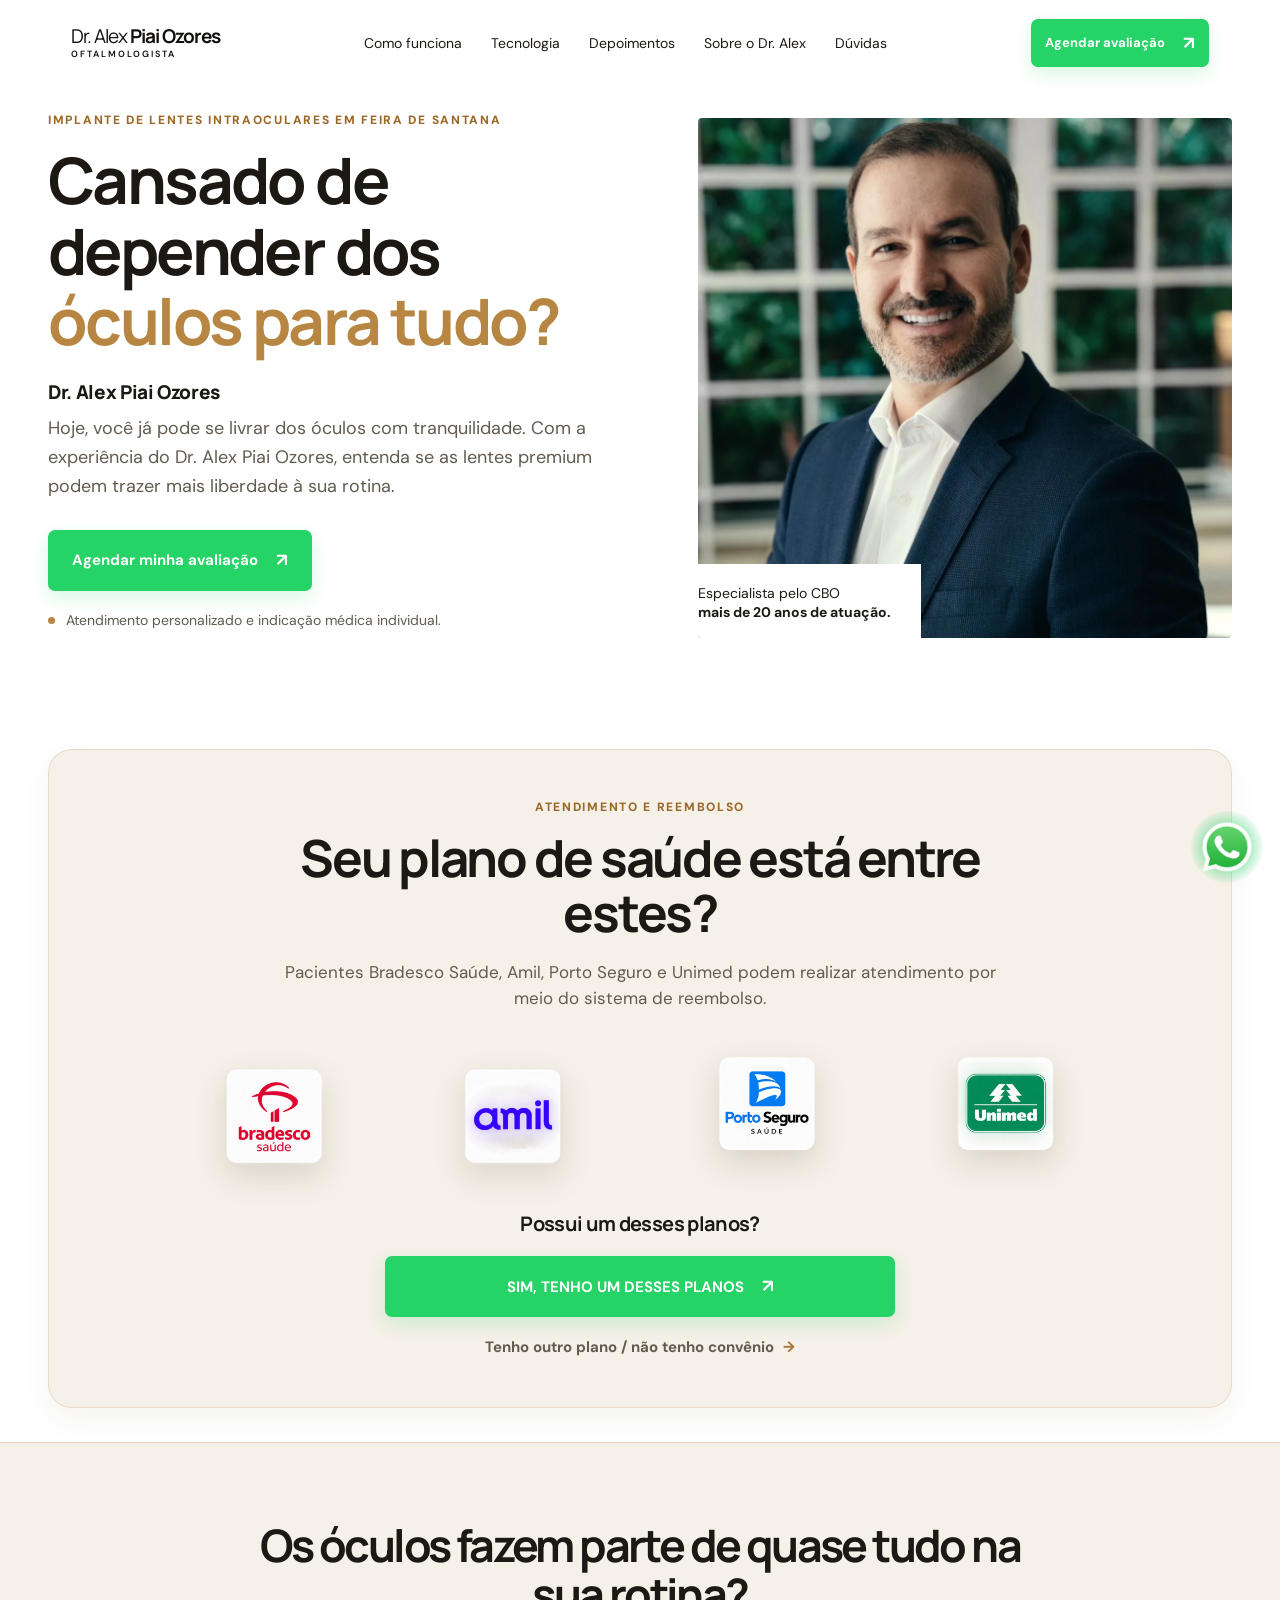
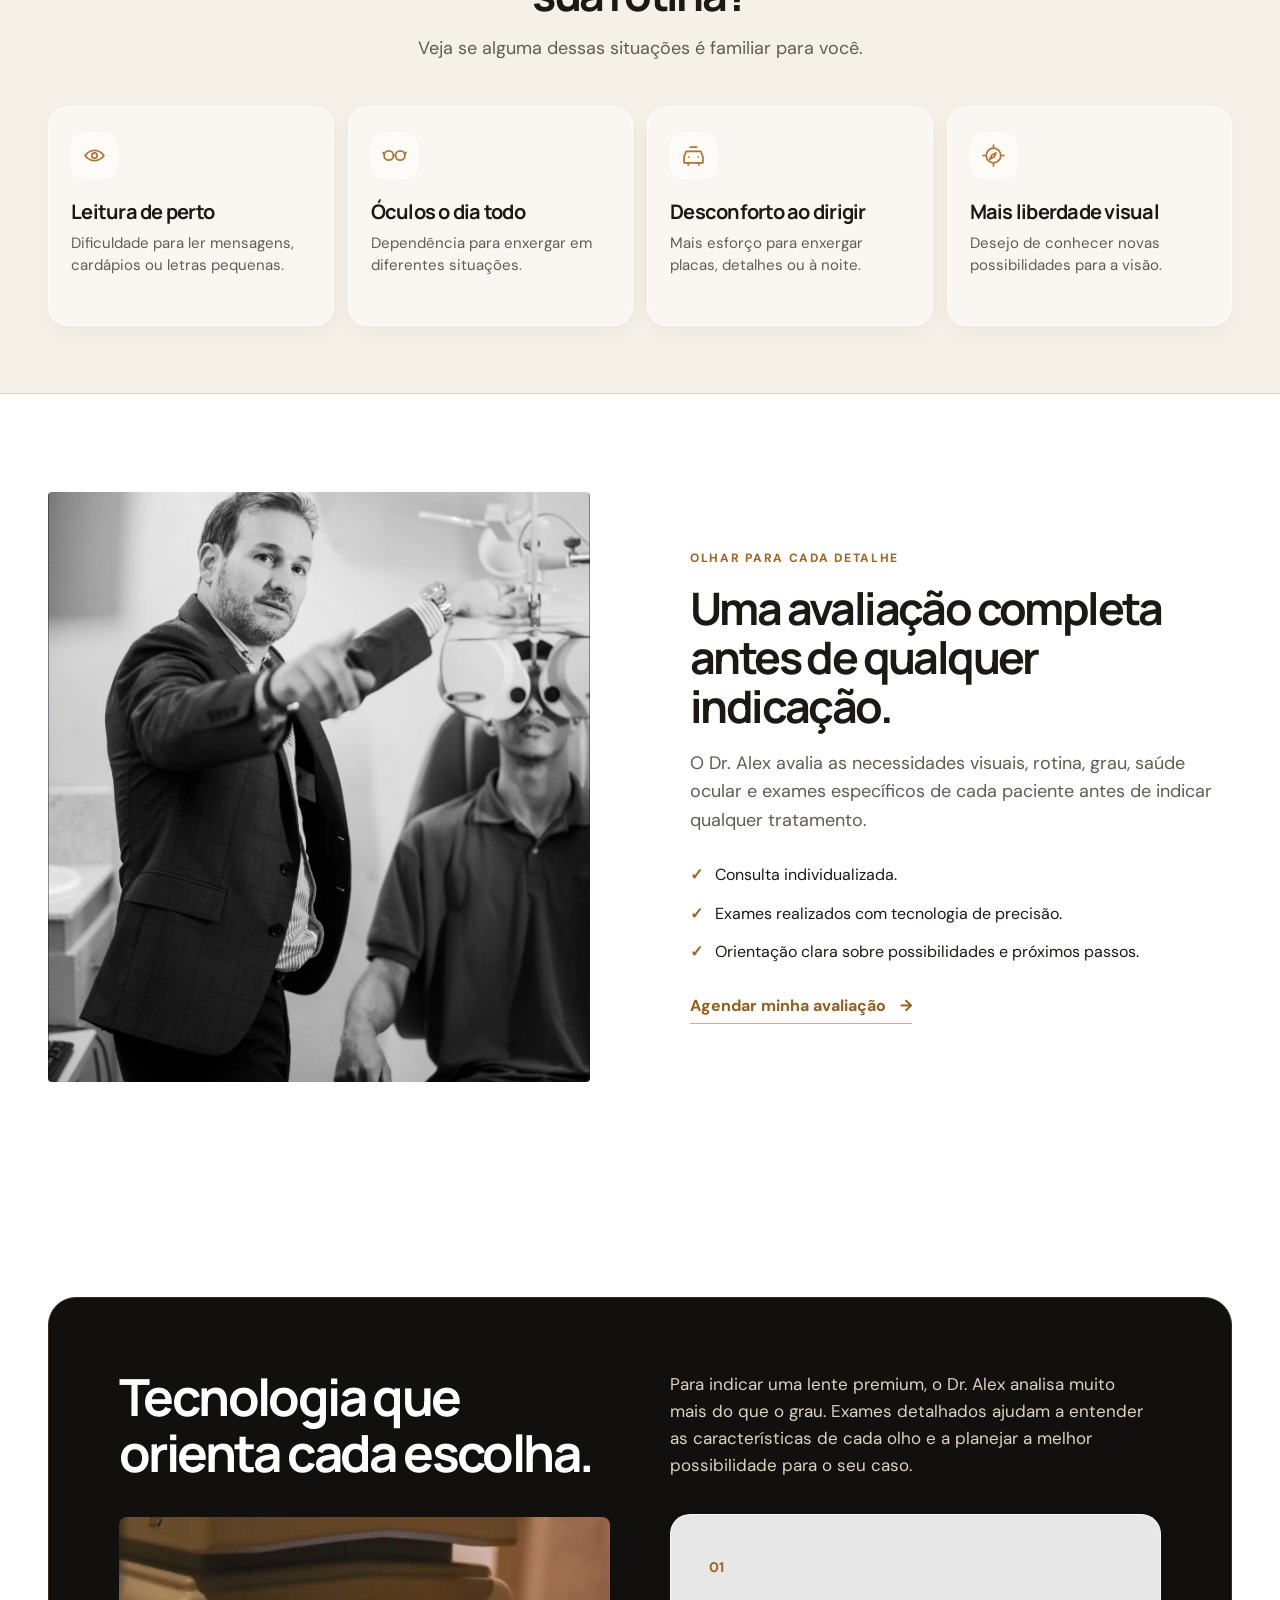
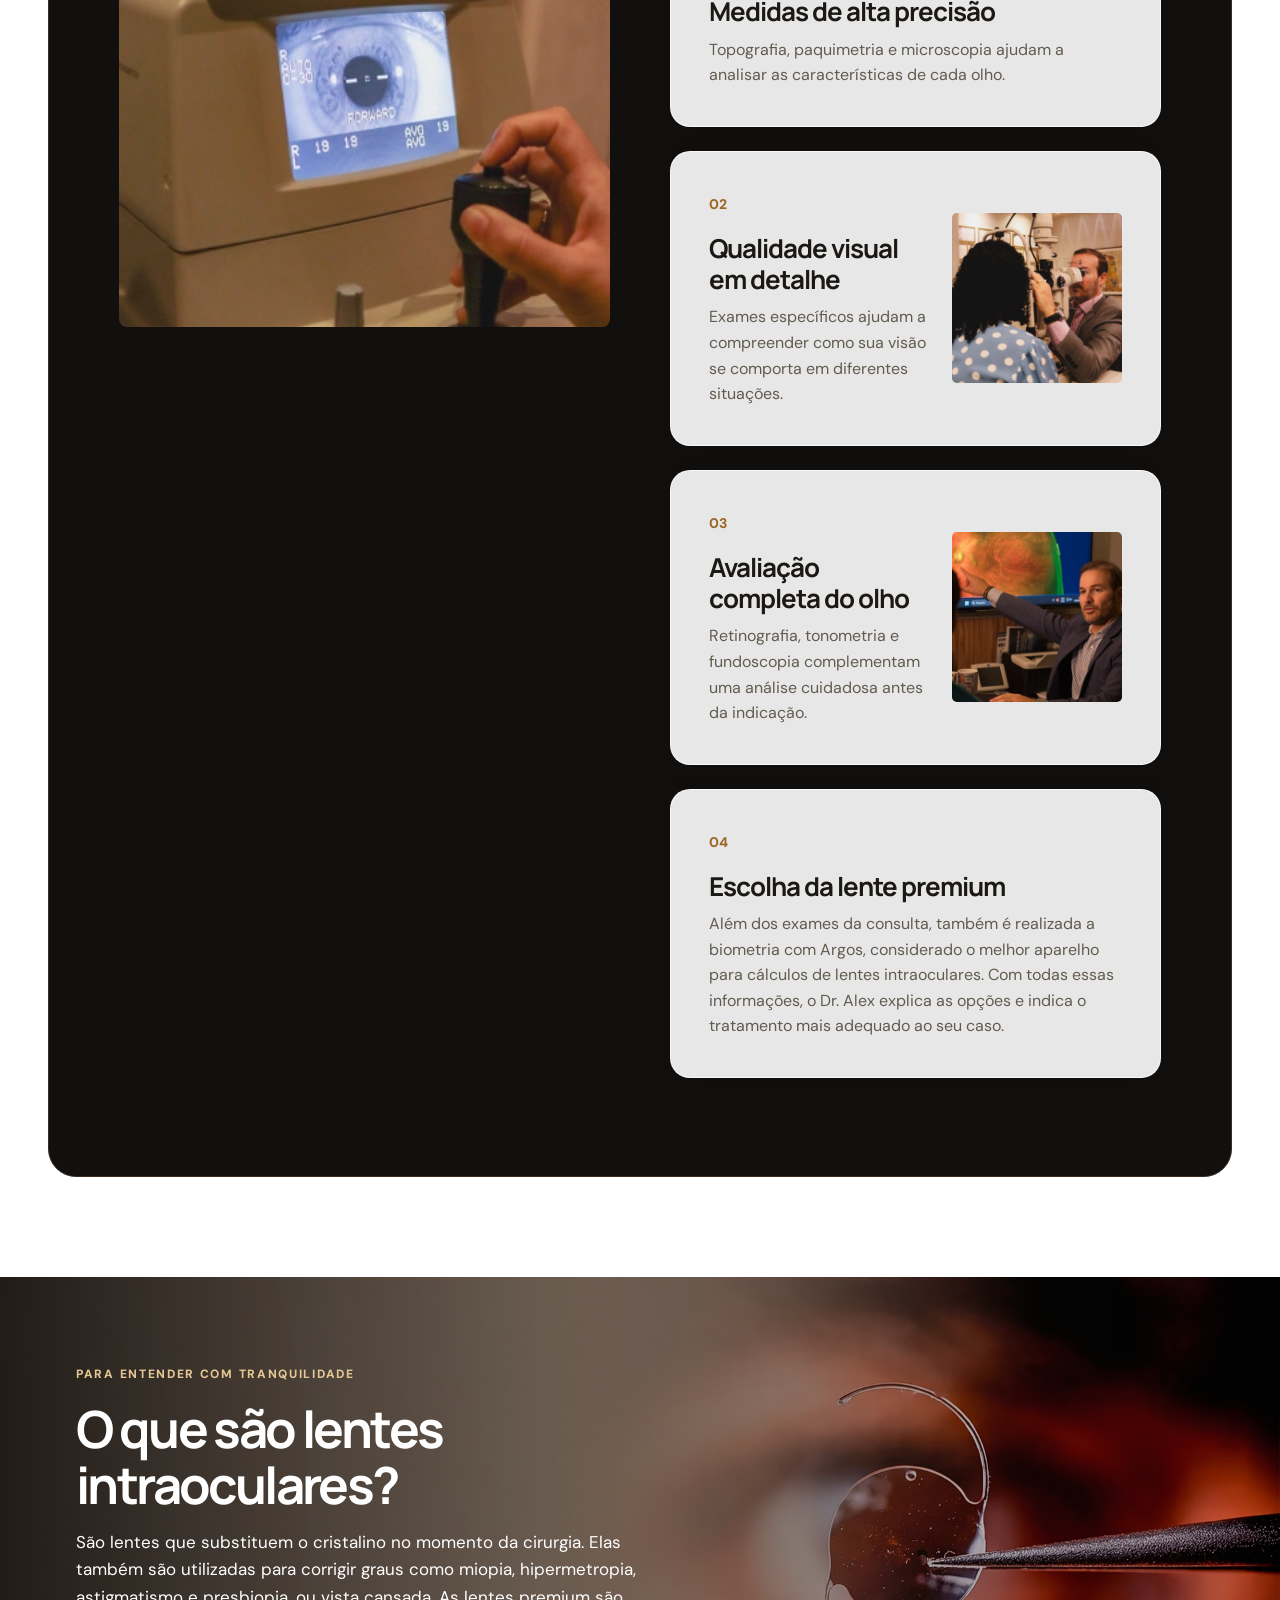
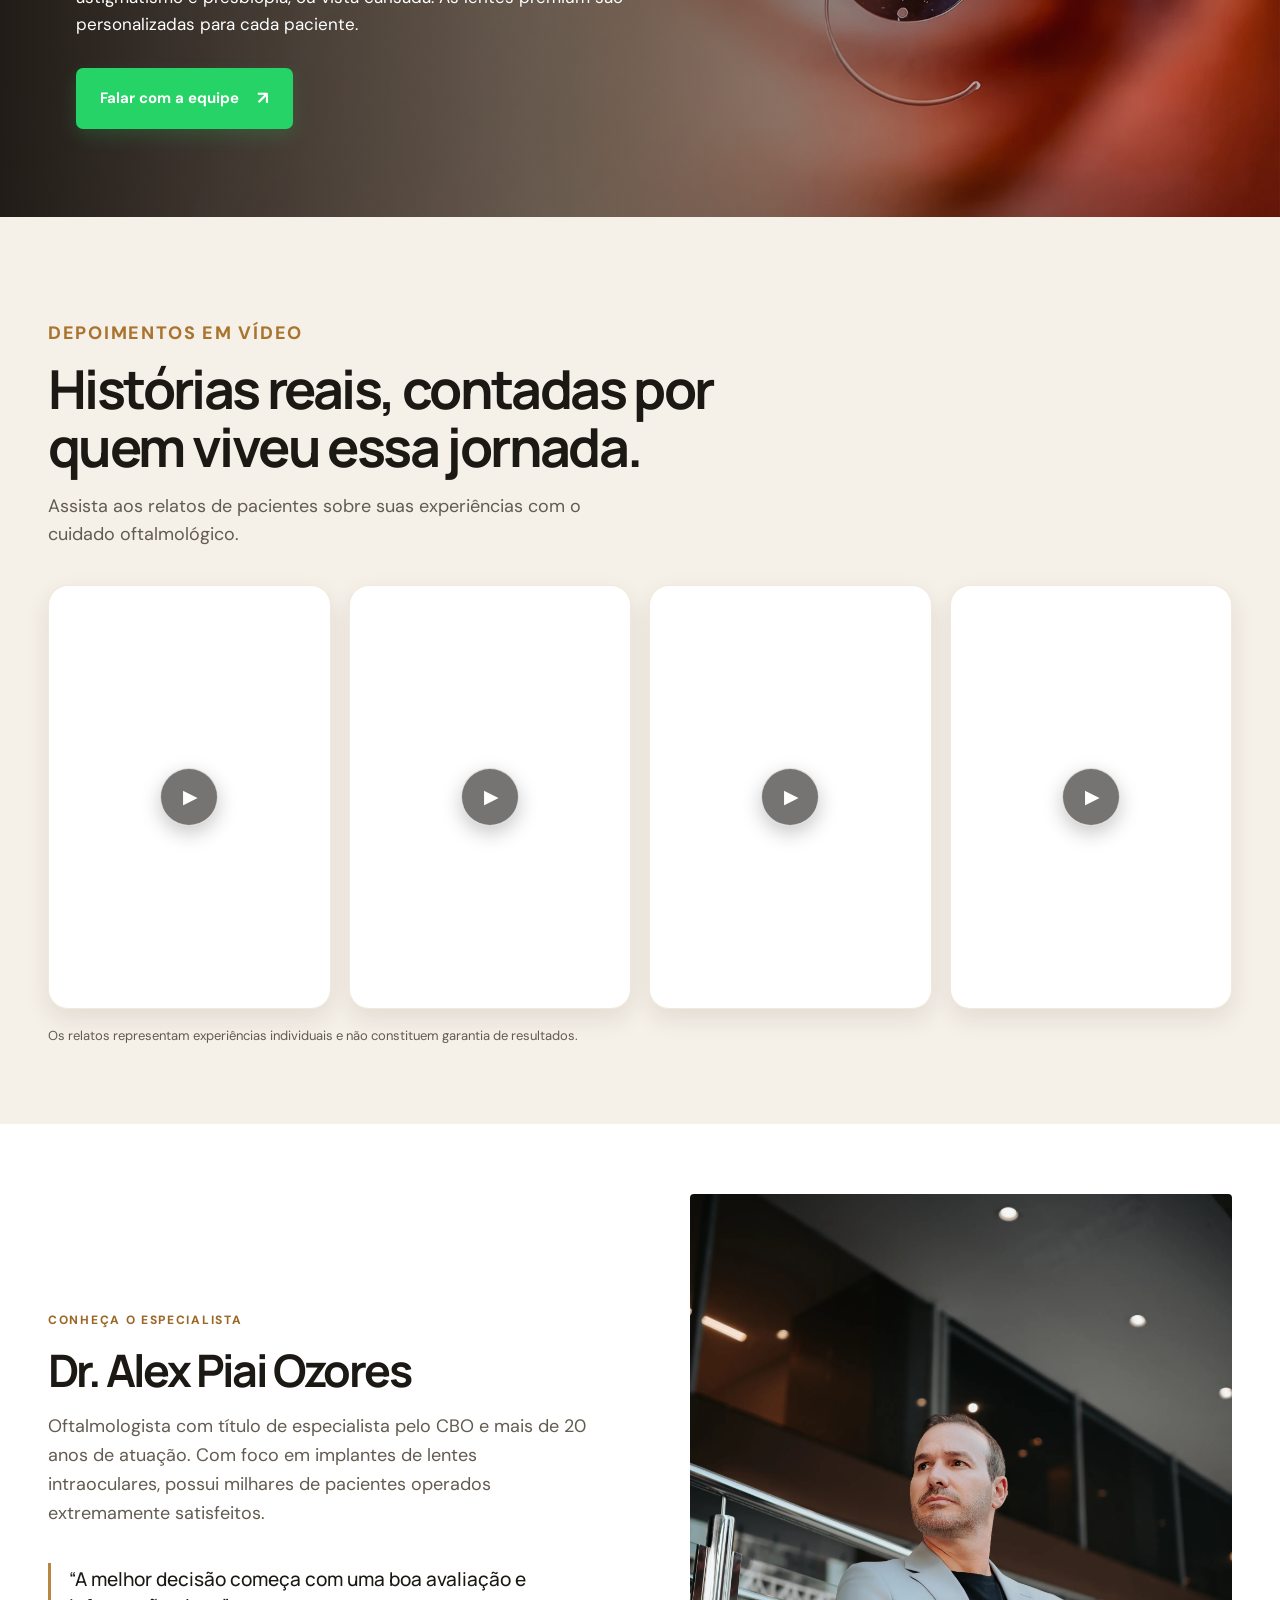
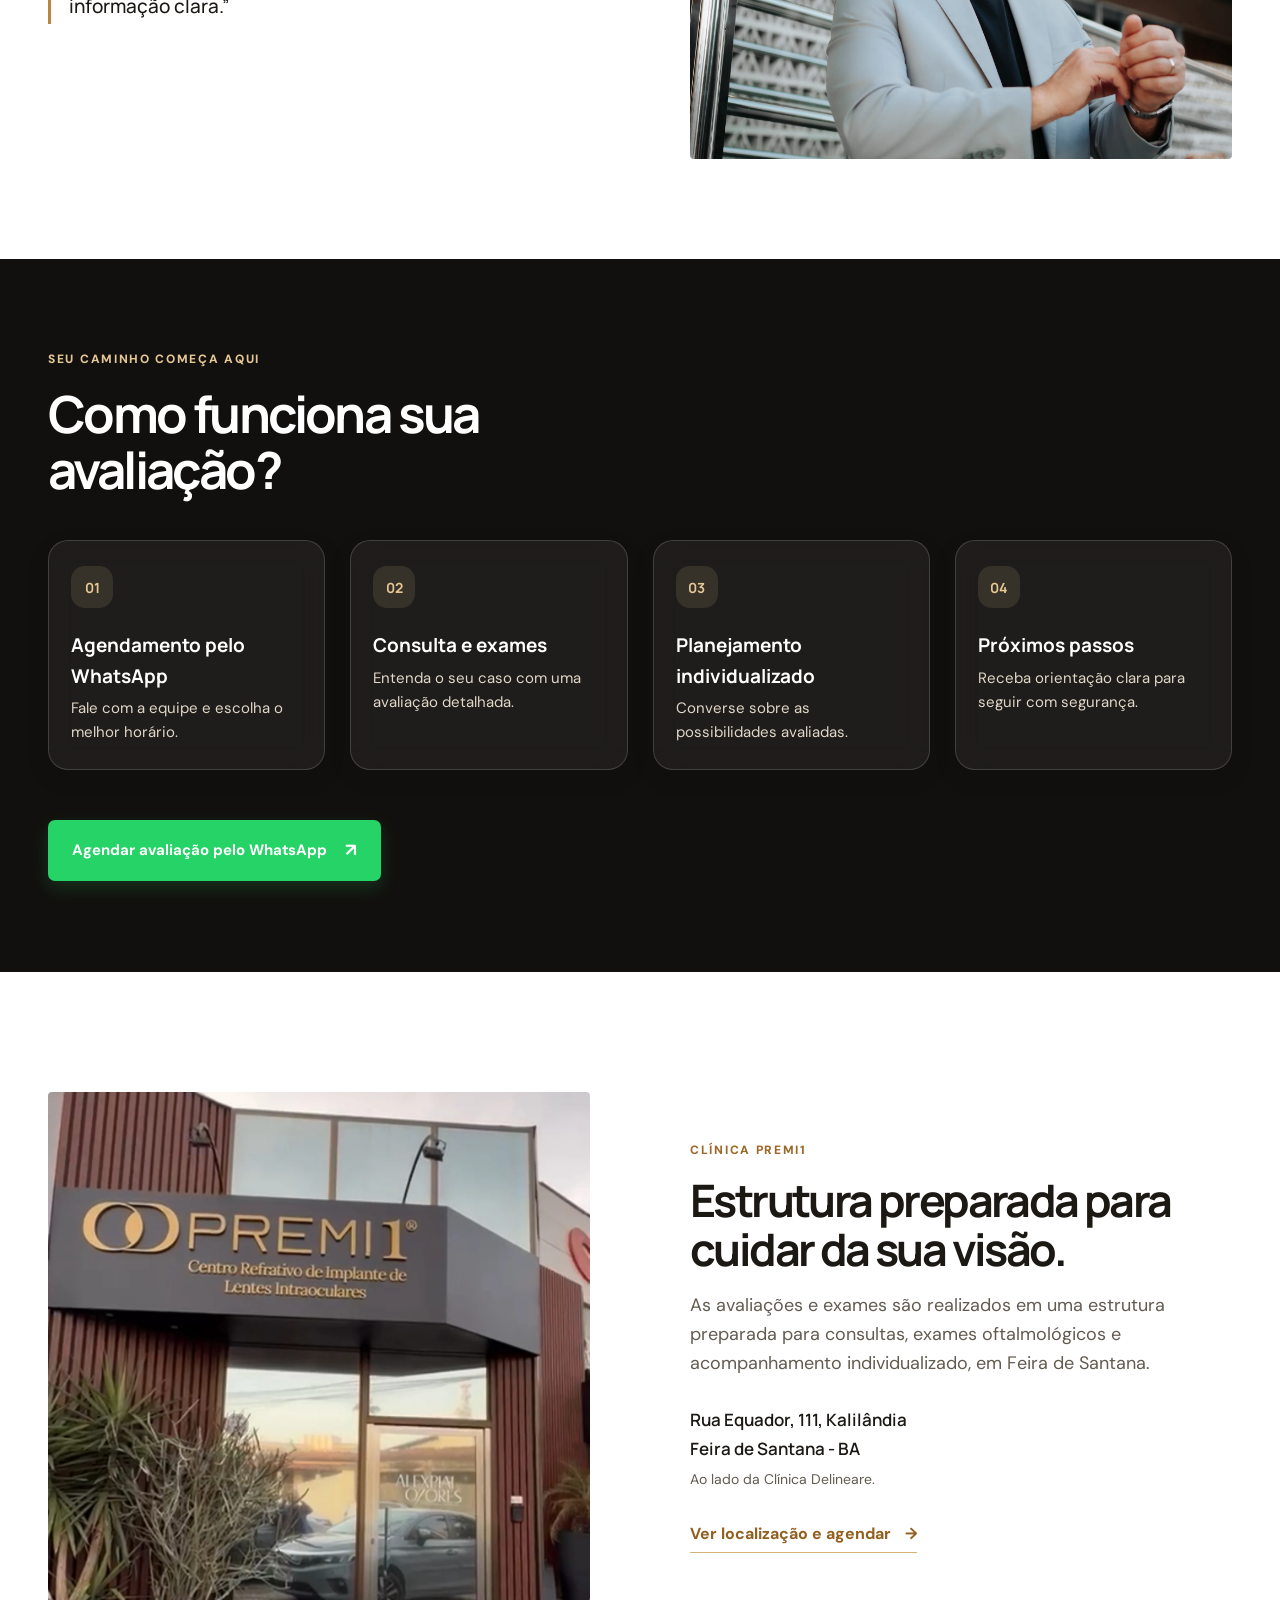
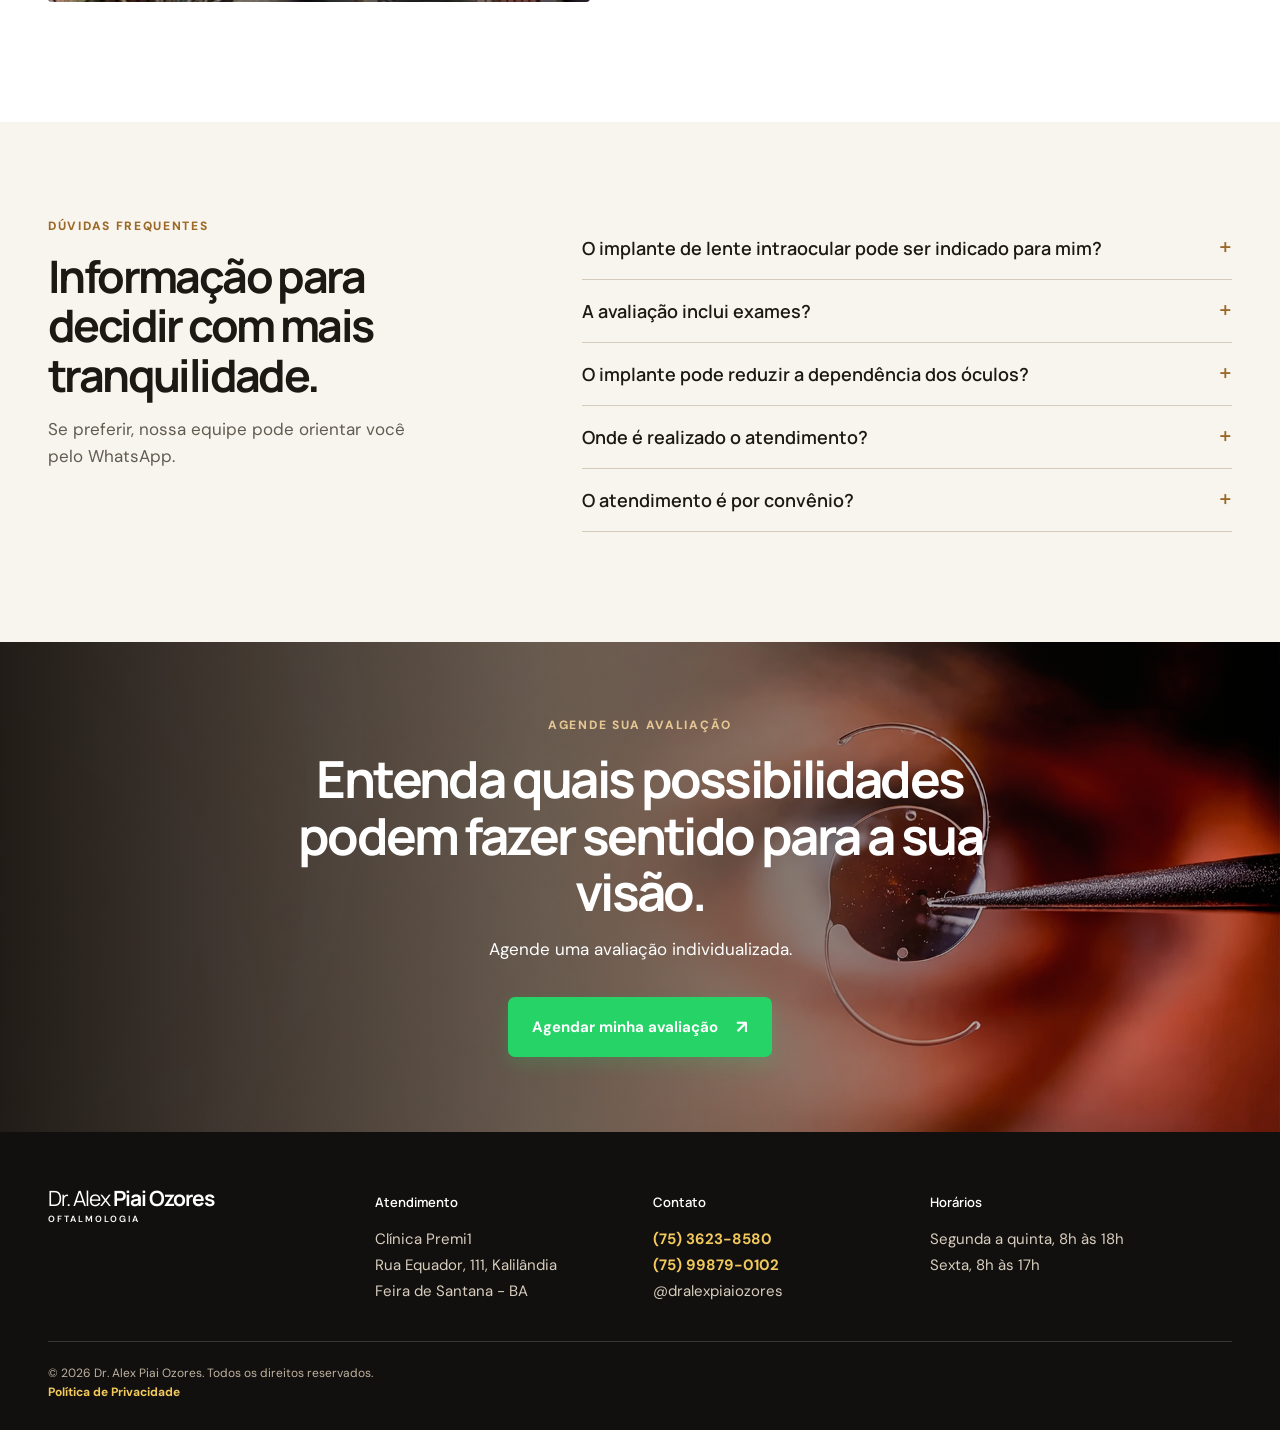
==== feira-de-santana/index.html @ 4fb8283a "Atualiza cache do estilo de logos em Feira" ====
<!doctype html>
<html lang="pt-BR">
<head>
  <meta charset="utf-8">
  <meta name="viewport" content="width=device-width, initial-scale=1">
  <meta name="description" content="Implante de lentes intraoculares com Dr. Alex Piai Ozores em Feira de Santana.">
  <title>Dr. Alex Piai Ozores | Lentes intraoculares</title>
  <link rel="icon" type="image/svg+xml" href="assets/favicon.svg">
  <script async src="https://www.googletagmanager.com/gtag/js?id=G-SBQG3C8VXN"></script>
  <script>
    window.dataLayer = window.dataLayer || [];
    function gtag(){dataLayer.push(arguments);}
    gtag('js', new Date());
    gtag('config', 'G-SBQG3C8VXN');
    gtag('config', 'AW-960830346');
    !function(f,b,e,v,n,t,s){if(f.fbq)return;n=f.fbq=function(){n.callMethod?
    n.callMethod.apply(n,arguments):n.queue.push(arguments)};if(!f._fbq)f._fbq=n;
    n.push=n;n.loaded=!0;n.version='2.0';n.queue=[];t=b.createElement(e);t.async=!0;
    t.src=v;s=b.getElementsByTagName(e)[0];s.parentNode.insertBefore(t,s)}
    (window, document,'script','https://connect.facebook.net/en_US/fbevents.js');
    fbq('init', '1387568828019134');
    fbq('track', 'PageView');
  </script>
  <link rel="preconnect" href="https://fonts.googleapis.com">
  <link rel="preconnect" href="https://fonts.gstatic.com" crossorigin>
  <link href="https://fonts.googleapis.com/css2?family=DM+Sans:wght@400;500;600;700&family=Manrope:wght@400;500;600;700;800&display=swap" rel="stylesheet">
  <link rel="stylesheet" href="assets/css/main.min.css?v=planos-v3">
</head>
<body data-lp-market="feira">
  <noscript><img height="1" width="1" style="display:none" src="https://www.facebook.com/tr?id=1387568828019134&ev=PageView&noscript=1" alt=""></noscript>
  <a class="skip" href="#conteudo">Pular para o conteúdo</a>
  <header class="header">
    <a class="brand" href="#inicio" aria-label="Página inicial Dr. Alex Piai Ozores"><span>Dr. Alex</span> Piai Ozores<small>Oftalmologista</small></a>
    <nav class="header-nav" aria-label="Navegação principal">
      <a href="#como-funciona">Como funciona</a><a href="#tecnologia">Tecnologia</a><a href="#depoimentos">Depoimentos</a><a href="#sobre">Sobre o Dr. Alex</a><a href="#duvidas">Dúvidas</a>
    </nav>
    <button class="menu-toggle" type="button" aria-label="Abrir menu" aria-expanded="false"><span></span><span></span><span></span></button>
    <a class="button button-small" href="https://api.whatsapp.com/send?phone=557581498753&text=Ol%C3%A1%2C%20vim%20da%20p%C3%A1gina%20e%20gostaria%20de%20mais%20informa%C3%A7%C3%B5es%20sobre%20implante%20de%20lentes%20premium" target="_blank" rel="noopener">Agendar avaliação <span>↗</span></a>
  </header>

  <main id="conteudo">
    <section id="inicio" class="hero section">
      <div class="hero-copy reveal">
        <p class="eyebrow">Implante de lentes intraoculares em Feira de Santana</p>
        <h1>Cansado de depender dos <em>óculos para tudo?</em></h1>
        <p class="signature">Dr. Alex Piai Ozores</p>
        <p class="lead">Hoje, você já pode se livrar dos óculos com tranquilidade. Com a experiência do Dr. Alex Piai Ozores, entenda se as lentes premium podem trazer mais liberdade à sua rotina.</p>
        <a class="button" href="https://api.whatsapp.com/send?phone=557581498753&text=Ol%C3%A1%2C%20vim%20da%20p%C3%A1gina%20e%20gostaria%20de%20mais%20informa%C3%A7%C3%B5es%20sobre%20implante%20de%20lentes%20premium" target="_blank" rel="noopener">Agendar minha avaliação <span>↗</span></a>
        <p class="microcopy"><i></i> Atendimento personalizado e indicação médica individual.</p>
      </div>
      <div class="hero-image reveal"><img src="assets/dhhh.webp" alt="Dr. Alex Piai Ozores" width="1080" height="1080" fetchpriority="high" decoding="async"><div class="image-caption">Especialista pelo CBO<br><strong>mais de 20 anos de atuação.</strong></div></div>
    </section>



    <section id="planos-reembolso" class="insurance-qualifier section reveal" aria-labelledby="planos-titulo"><div class="insurance-panel"><p class="eyebrow">Atendimento e reembolso</p><h2 id="planos-titulo">Seu plano de saúde está entre estes?</h2><p class="insurance-lead">Pacientes Bradesco Saúde, Amil, Porto Seguro e Unimed podem realizar atendimento por meio do sistema de reembolso.</p><div class="insurance-logo-grid" aria-label="Planos de saúde atendidos por reembolso"><div class="insurance-logo-card"><img src="assets/bradesco_saude.webp" alt="Bradesco Saúde" width="240" height="100" loading="lazy" decoding="async"></div><div class="insurance-logo-card"><img src="assets/amil.webp" alt="Amil" width="240" height="100" loading="lazy" decoding="async"></div><div class="insurance-logo-card"><img src="assets/porto_seguro_saude.webp" alt="Porto Seguro Saúde" width="240" height="100" loading="lazy" decoding="async"></div><div class="insurance-logo-card"><img src="assets/unimed.webp" alt="Unimed" width="240" height="100" loading="lazy" decoding="async"></div></div><div class="insurance-action"><h3>Possui um desses planos?</h3><details class="plan-selector"><summary class="button insurance-qualify-button">Sim, tenho um desses planos <span>↗</span></summary><div class="plan-options plan-options-inline" aria-label="Selecione seu plano"><a class="plan-option" href="https://api.whatsapp.com/send?phone=557581498753&text=Ol%C3%A1!%20Vim%20pelo%20site%20do%20Dr.%20Alex.%20Tenho%20plano%20Bradesco%20Sa%C3%BAde%20e%20gostaria%20de%20entender%20como%20funciona%20a%20avalia%C3%A7%C3%A3o%20e%20o%20sistema%20de%20reembolso." target="_blank" rel="noopener">Bradesco Saúde <span>↗</span></a><a class="plan-option" href="https://api.whatsapp.com/send?phone=557581498753&text=Ol%C3%A1!%20Vim%20pelo%20site%20do%20Dr.%20Alex.%20Tenho%20plano%20Amil%20e%20gostaria%20de%20entender%20como%20funciona%20a%20avalia%C3%A7%C3%A3o%20e%20o%20sistema%20de%20reembolso." target="_blank" rel="noopener">Amil <span>↗</span></a><a class="plan-option" href="https://api.whatsapp.com/send?phone=557581498753&text=Ol%C3%A1!%20Vim%20pelo%20site%20do%20Dr.%20Alex.%20Tenho%20plano%20Porto%20Seguro%20e%20gostaria%20de%20entender%20como%20funciona%20a%20avalia%C3%A7%C3%A3o%20e%20o%20sistema%20de%20reembolso." target="_blank" rel="noopener">Porto Seguro <span>↗</span></a><a class="plan-option" href="https://api.whatsapp.com/send?phone=557581498753&text=Ol%C3%A1!%20Vim%20pelo%20site%20do%20Dr.%20Alex.%20Tenho%20plano%20Unimed%20e%20gostaria%20de%20entender%20como%20funciona%20a%20avalia%C3%A7%C3%A3o%20e%20o%20sistema%20de%20reembolso." target="_blank" rel="noopener">Unimed <span>↗</span></a></div></details><a class="insurance-secondary-link" href="https://api.whatsapp.com/send?phone=557581498753&text=Ol%C3%A1!%20Vim%20pelo%20site%20do%20Dr.%20Alex.%20N%C3%A3o%20tenho%20um%20dos%20planos%20apresentados%20na%20p%C3%A1gina%20e%20gostaria%20de%20entender%20quais%20s%C3%A3o%20as%20outras%20possibilidades%20de%20atendimento." target="_blank" rel="noopener">Tenho outro plano / não tenho convênio <span>→</span></a></div></div></section>

    <section class="identification section reveal">
      <h2>Os óculos fazem parte de quase tudo na sua rotina?</h2><p class="identification-intro">Veja se alguma dessas situações é familiar para você.</p>
      <div class="situation-grid">
        <article><span class="situation-icon"><svg viewBox="0 0 24 24" aria-hidden="true"><path d="M3 12s3.2-5 9-5 9 5 9 5-3.2 5-9 5-9-5-9-5Z"/><circle cx="12" cy="12" r="2.6"/></svg></span><h3>Leitura de perto</h3><p>Dificuldade para ler mensagens, cardápios ou letras pequenas.</p></article>
        <article><span class="situation-icon"><svg viewBox="0 0 24 24" aria-hidden="true"><circle cx="6.5" cy="12" r="4.5"/><circle cx="17.5" cy="12" r="4.5"/><path d="M11 12h2M2 10.5 1 9m21 1.5L23 9"/></svg></span><h3>Óculos o dia todo</h3><p>Dependência para enxergar em diferentes situações.</p></article>
        <article><span class="situation-icon"><svg viewBox="0 0 24 24" aria-hidden="true"><path d="m3 13 2-5h14l2 5v6H3v-6Z"/><path d="M7 19v2m10-2v2M7.5 13.5h.01M16.5 13.5h.01"/><path d="M9 4h6"/></svg></span><h3>Desconforto ao dirigir</h3><p>Mais esforço para enxergar placas, detalhes ou à noite.</p></article>
        <article><span class="situation-icon"><svg viewBox="0 0 24 24" aria-hidden="true"><circle cx="12" cy="12" r="7"/><path d="m14.5 9.5-2 4-4 2 2-4 4-2Z"/><path d="M12 2v2m0 16v2M2 12h2m16 0h2"/></svg></span><h3>Mais liberdade visual</h3><p>Desejo de conhecer novas possibilidades para a visão.</p></article>
      </div>
    </section>

    <section class="assessment section two-col">
      <div class="portrait reveal"><img src="assets/dralex-image1.webp" alt="Dr. Alex realizando avaliação oftalmológica" width="609" height="820" loading="lazy" decoding="async"></div>
      <div class="assessment-copy reveal"><p class="eyebrow">Olhar para cada detalhe</p><h2>Uma avaliação completa antes de qualquer indicação.</h2><p>O Dr. Alex avalia as necessidades visuais, rotina, grau, saúde ocular e exames específicos de cada paciente antes de indicar qualquer tratamento.</p><ul class="check-list"><li>Consulta individualizada.</li><li>Exames realizados com tecnologia de precisão.</li><li>Orientação clara sobre possibilidades e próximos passos.</li></ul><a class="text-link" href="https://api.whatsapp.com/send?phone=557581498753&text=Ol%C3%A1%2C%20vim%20da%20p%C3%A1gina%20e%20gostaria%20de%20mais%20informa%C3%A7%C3%B5es%20sobre%20implante%20de%20lentes%20premium" target="_blank" rel="noopener">Agendar minha avaliação <span>→</span></a></div>
    </section>

    <section id="tecnologia" class="technology-wrap section"><div class="technology">
      <div class="tech-intro"><div class="tech-sticky"><h2>Tecnologia que orienta cada escolha.</h2><img src="assets/3.webp" alt="Equipamento Topcon para exame oftalmológico" width="368" height="488" loading="lazy" decoding="async"></div></div>
      <div class="tech-cards"><p>Para indicar uma lente premium, o Dr. Alex analisa muito mais do que o grau. Exames detalhados ajudam a entender as características de cada olho e a planejar a melhor possibilidade para o seu caso.</p>
        <article class="tech-card"><span>01</span><h3>Medidas de alta precisão</h3><p>Topografia, paquimetria e microscopia ajudam a analisar as características de cada olho.</p></article>
        <article class="tech-card with-image"><div><span>02</span><h3>Qualidade visual em detalhe</h3><p>Exames específicos ajudam a compreender como sua visão se comporta em diferentes situações.</p></div><img src="assets/2.webp" alt="Dr. Alex realizando exame oftalmológico" width="368" height="488" loading="lazy" decoding="async"></article>
        <article class="tech-card with-image"><div><span>03</span><h3>Avaliação completa do olho</h3><p>Retinografia, tonometria e fundoscopia complementam uma análise cuidadosa antes da indicação.</p></div><img src="assets/8.webp" alt="Dr. Alex analisando imagem da retina" width="368" height="488" loading="lazy" decoding="async"></article>
        <article class="tech-card"><span>04</span><h3>Escolha da lente premium</h3><p>Além dos exames da consulta, também é realizada a biometria com Argos, considerado o melhor aparelho para cálculos de lentes intraoculares. Com todas essas informações, o Dr. Alex explica as opções e indica o tratamento mais adequado ao seu caso.</p></article>
      </div>
    </div></section>

    <section class="lens-banner section reveal"><img src="assets/bghero-desktop-obrigado2.webp" alt="Lente intraocular" width="1920" height="873" loading="lazy" decoding="async"><div><p class="eyebrow light">Para entender com tranquilidade</p><h2>O que são lentes intraoculares?</h2><p>São lentes que substituem o cristalino no momento da cirurgia. Elas também são utilizadas para corrigir graus como miopia, hipermetropia, astigmatismo e presbiopia, ou vista cansada. As lentes premium são personalizadas para cada paciente.</p><a class="button button-white" href="https://api.whatsapp.com/send?phone=557581498753&text=Ol%C3%A1%2C%20vim%20da%20p%C3%A1gina%20e%20gostaria%20de%20mais%20informa%C3%A7%C3%B5es%20sobre%20implante%20de%20lentes%20premium" target="_blank" rel="noopener">Falar com a equipe <span>↗</span></a></div></section>

    <section id="avaliacoes" class="testimonials section reveal" aria-labelledby="avaliacoes-titulo"><div class="testimonials-heading"><div><p class="eyebrow light">Avaliações no Google</p><h2 id="avaliacoes-titulo">O que dizem nossos pacientes.</h2></div><p>Relatos compartilhados por pacientes após o atendimento.</p></div><div class="review-track" aria-label="Avaliações de pacientes"><article class="review-card"><div class="review-author"><span class="avatar avatar-suh">SG</span><div><h3>Suh Gomes</h3><small>2 avaliações</small></div></div><div class="stars" aria-label="5 de 5 estrelas">★★★★★ <small>3 anos atrás</small></div><p>“Simplesmente perfeito. Profissional de excelência. Médico educado, humano e profissional excepcional.”</p><span class="google-source">Avaliação no Google</span></article><article class="review-card"><div class="review-author"><span class="avatar avatar-jc">JC</span><div><h3>Jaqueline Cerqueira</h3><small>1 avaliação</small></div></div><div class="stars" aria-label="5 de 5 estrelas">★★★★★ <small>3 meses atrás</small></div><p>“Clínica de atendimento de excelência, profissionais incríveis e super atenciosos.”</p><span class="google-source">Avaliação no Google</span></article><article class="review-card"><div class="review-author"><span class="avatar avatar-rose">RL</span><div><h3>Rose Lima</h3><small>3 avaliações</small></div></div><div class="stars" aria-label="5 de 5 estrelas">★★★★★ <small>3 meses atrás</small></div><p>“Me senti em casa, pois a clínica é bem aconchegante. Me senti acolhida desde a recepção à consulta.”</p><span class="google-source">Avaliação no Google</span></article><article class="review-card"><div class="review-author"><span class="avatar avatar-ja">JA</span><div><h3>Jaqueline Almeida</h3><small>1 avaliação</small></div></div><div class="stars" aria-label="5 de 5 estrelas">★★★★★ <small>3 meses atrás</small></div><p>“Clínica maravilhosa! Ótimo atendimento, médicos excepcionais.”</p><span class="google-source">Avaliação no Google</span></article><article class="review-card"><div class="review-author"><span class="avatar avatar-eduardo">EC</span><div><h3>Eduardo Costa Santos</h3><small>1 avaliação</small></div></div><div class="stars" aria-label="5 de 5 estrelas">★★★★★ <small>3 meses atrás</small></div><p>“Me senti em casa, um lugar muito aconchegante e especial, ótimos médicos com atendimento de excelência.”</p><span class="google-source">Avaliação no Google</span></article><article class="review-card"><div class="review-author"><span class="avatar avatar-emanuella">EM</span><div><h3>Emanuella Mascarenhas</h3><small>3 avaliações · 2 fotos</small></div></div><div class="stars" aria-label="5 de 5 estrelas">★★★★★ <small>3 meses atrás</small></div><p>“Ótimo atendimento! Atendimento médico diferenciado. Equipe muito atenciosa.”</p><span class="google-source">Avaliação no Google</span></article></div><p class="reviews-note">Deslize para ver mais avaliações.</p></section>

    <section id="depoimentos" class="video-testimonials section reveal" aria-labelledby="depoimentos-titulo"><div class="video-heading"><p class="eyebrow light">Depoimentos em vídeo</p><h2 id="depoimentos-titulo">Histórias reais, contadas por quem viveu essa jornada.</h2><p>Assista aos relatos de pacientes sobre suas experiências com o cuidado oftalmológico.</p></div><div class="video-track"><button class="video-card" type="button" data-video="assets/testimonials/depoimento-01.mp4" aria-label="Assistir depoimento: Usei óculos desde os 11 anos"><img src="assets/testimonials/cover-01.webp" alt="Depoimento de paciente: Usei óculos desde os 11 anos" width="1080" height="1920" loading="lazy" decoding="async"><span class="video-play" aria-hidden="true">▶</span></button><button class="video-card" type="button" data-video="assets/testimonials/depoimento-02.mp4" aria-label="Assistir depoimento: Muito feliz com o resultado"><img src="assets/testimonials/cover-02.webp" alt="Depoimento de paciente: Muito feliz com o resultado" width="1080" height="1920" loading="lazy" decoding="async"><span class="video-play" aria-hidden="true">▶</span></button><button class="video-card" type="button" data-video="assets/testimonials/depoimento-03.mp4" aria-label="Assistir depoimento: Liberdade total"><img src="assets/testimonials/cover-03.webp" alt="Depoimento de paciente: Liberdade total" width="1080" height="1920" loading="lazy" decoding="async"><span class="video-play" aria-hidden="true">▶</span></button><button class="video-card" type="button" data-video="assets/testimonials/depoimento-04.mp4" aria-label="Assistir depoimento: Jovem e sem óculos"><img src="assets/testimonials/cover-04.webp" alt="Depoimento de paciente: Jovem e sem óculos" width="1080" height="1920" loading="lazy" decoding="async"><span class="video-play" aria-hidden="true">▶</span></button></div><p class="video-note">Os relatos representam experiências individuais e não constituem garantia de resultados.</p></section>

    <section id="sobre" class="about section two-col"><div class="about-copy reveal"><p class="eyebrow">Conheça o especialista</p><h2>Dr. Alex Piai Ozores</h2><p>Oftalmologista com título de especialista pelo CBO e mais de 20 anos de atuação. Com foco em implantes de lentes intraoculares, possui milhares de pacientes operados extremamente satisfeitos.</p><p class="quote">“A melhor decisão começa com uma boa avaliação e informação clara.”</p></div><div class="about-photo reveal"><img src="assets/DSC02508_Editar.webp" alt="Dr. Alex Piai Ozores" width="2000" height="3000" loading="lazy" decoding="async"></div></section>

    <section id="como-funciona" class="steps section"><p class="eyebrow light">Seu caminho começa aqui</p><h2>Como funciona sua avaliação?</h2><div class="steps-grid"><article><b>01</b><h3>Agendamento pelo WhatsApp</h3><p>Fale com a equipe e escolha o melhor horário.</p></article><article><b>02</b><h3>Consulta e exames</h3><p>Entenda o seu caso com uma avaliação detalhada.</p></article><article><b>03</b><h3>Planejamento individualizado</h3><p>Converse sobre as possibilidades avaliadas.</p></article><article><b>04</b><h3>Próximos passos</h3><p>Receba orientação clara para seguir com segurança.</p></article></div><a class="button button-white" href="https://api.whatsapp.com/send?phone=557581498753&text=Ol%C3%A1%2C%20vim%20da%20p%C3%A1gina%20e%20gostaria%20de%20mais%20informa%C3%A7%C3%B5es%20sobre%20implante%20de%20lentes%20premium" target="_blank" rel="noopener">Agendar avaliação pelo WhatsApp <span>↗</span></a></section>

    <section class="facility section two-col"><div class="facility-photo reveal"><img src="assets/IMG_7247.webp" alt="Entrada da Clínica Premi1 em Feira de Santana" width="1284" height="1467" loading="lazy" decoding="async"></div><div class="facility-copy reveal"><p class="eyebrow">Clínica Premi1</p><h2>Estrutura preparada para cuidar da sua visão.</h2><p>As avaliações e exames são realizados em uma estrutura preparada para consultas, exames oftalmológicos e acompanhamento individualizado, em Feira de Santana.</p><address>Rua Equador, 111, Kalilândia<br>Feira de Santana - BA<br><small>Ao lado da Clínica Delineare.</small></address><a class="text-link" href="https://api.whatsapp.com/send?phone=557581498753&text=Ol%C3%A1%2C%20vim%20da%20p%C3%A1gina%20e%20gostaria%20de%20mais%20informa%C3%A7%C3%B5es%20sobre%20implante%20de%20lentes%20premium" target="_blank" rel="noopener">Ver localização e agendar <span>→</span></a></div></section>

    <section id="duvidas" class="faq section"><div><p class="eyebrow">Dúvidas frequentes</p><h2>Informação para decidir com mais tranquilidade.</h2><p>Se preferir, nossa equipe pode orientar você pelo WhatsApp.</p></div><div class="accordions"><details><summary>O implante de lente intraocular pode ser indicado para mim?<span>+</span></summary><p>A indicação depende de uma avaliação médica completa, que considera a saúde dos olhos, suas necessidades visuais e outros aspectos individuais.</p></details><details><summary>A avaliação inclui exames?<span>+</span></summary><p>A consulta inclui exames de alta tecnologia que vão ajudar a escolher o melhor tratamento.</p></details><details><summary>O implante pode reduzir a dependência dos óculos?<span>+</span></summary><p>Em determinados casos, essa possibilidade pode ser considerada. A definição depende de avaliação médica individualizada e do tipo de lente indicado.</p></details><details><summary>Onde é realizado o atendimento?<span>+</span></summary><p>O atendimento acontece na Rua Equador, 111, Kalilândia, Feira de Santana - BA.</p></details><details><summary>O atendimento é por convênio?<span>+</span></summary><p>O atendimento do Dr. Alex é particular. A equipe orienta sobre reembolso ou livre escolha para Bradesco, Amil e Porto Seguro, conforme as regras de cada plano.</p></details></div></section>

    <section class="final-cta section"><img src="assets/bghero-desktop-obrigado2.webp" alt="Detalhe de lente intraocular" width="1920" height="873" loading="lazy" decoding="async"><div class="reveal"><p class="eyebrow light">Agende sua avaliação</p><h2>Entenda quais possibilidades podem fazer sentido para a sua visão.</h2><p>Agende uma avaliação individualizada.</p><a class="button button-white" href="https://api.whatsapp.com/send?phone=557581498753&text=Ol%C3%A1%2C%20vim%20da%20p%C3%A1gina%20e%20gostaria%20de%20mais%20informa%C3%A7%C3%B5es%20sobre%20implante%20de%20lentes%20premium" target="_blank" rel="noopener">Agendar minha avaliação <span>↗</span></a></div></section>
  </main>
  <footer><div class="footer-brand"><span>Dr. Alex</span> Piai Ozores<small>Oftalmologia</small></div><div><b>Atendimento</b><p>Clínica Premi1<br>Rua Equador, 111, Kalilândia<br>Feira de Santana - BA</p></div><div class="footer-contact"><b>Contato</b><p><a href="tel:+557536238580">(75) 3623-8580</a><br><a href="tel:+5575998790102">(75) 99879-0102</a><br>@dralexpiaiozores</p></div><div><b>Horários</b><p>Segunda a quinta, 8h às 18h<br>Sexta, 8h às 17h</p></div><small class="copyright">© 2026 Dr. Alex Piai Ozores. Todos os direitos reservados.</small></footer>
  <a class="whatsapp-float" href="https://api.whatsapp.com/send?phone=557581498753&text=Ol%C3%A1%2C%20vim%20da%20p%C3%A1gina%20e%20gostaria%20de%20mais%20informa%C3%A7%C3%B5es%20sobre%20implante%20de%20lentes%20premium" target="_blank" rel="noopener" aria-label="Falar pelo WhatsApp"><img src="assets/whatsapp-logo.webp" alt="" width="300" height="300" loading="lazy" decoding="async"></a>
  <script src="assets/js/main.min.js" defer></script>
  <script src="assets/js/tracking.min.js" defer></script>
</body>
</html>
---- feira-de-santana/assets/css/main.min.css ----
:root{--black:#12100e;--black2:#1c1813;--gold:#b78642;--gold-light:#e5c794;--paper:#f8f5ef;--text:#1c1915;--muted:#625b50;--line:#dfd5c5;--sans:'DM Sans',Arial,sans-serif;--display:'Manrope',Arial,sans-serif}*{box-sizing:border-box}html{scroll-behavior:smooth}body{margin:0;background:#fff;color:var(--text);font:17px/1.6 var(--sans)}img{display:block;width:100%;height:100%;object-fit:cover}.skip{position:absolute;left:-999px}.skip:focus{left:15px;top:15px;z-index:5;padding:10px;background:#fff}.header{height:90px;max-width:1240px;margin:auto;padding:0 28px;display:flex;align-items:center;justify-content:space-between;gap:24px}.brand,.footer-brand{color:var(--black);text-decoration:none;font:700 21px/1 var(--display);letter-spacing:-1px}.brand span,.footer-brand span{font-weight:400}.brand small,.footer-brand small{display:block;margin-top:6px;font:600 9px/1 var(--sans);letter-spacing:2px;text-transform:uppercase}.header nav{display:flex;gap:29px}.header nav a{color:var(--text);font-size:14px;text-decoration:none}.button{display:inline-flex;align-items:center;justify-content:center;gap:18px;padding:16px 24px;border-radius:7px;background:var(--gold);color:#fff;font-size:15px;font-weight:700;text-decoration:none;transition:.2s}.button:hover{background:#956224;transform:translateY(-2px)}.button span{font-size:18px}.button-small{padding:12px 17px;font-size:13px}.section{max-width:1240px;margin:auto;padding-left:28px;padding-right:28px}.hero{min-height:640px;padding-top:45px;padding-bottom:70px;display:grid;grid-template-columns:1.04fr .96fr;gap:72px;align-items:center}.eyebrow{margin:0 0 15px;color:#9c6827;font-size:12px;font-weight:800;letter-spacing:1.7px;text-transform:uppercase}.eyebrow.light{color:var(--gold-light)}h1,h2,h3{font-family:var(--display)}h1,h2{margin:0;letter-spacing:-2.6px;line-height:1.1}.hero h1{max-width:680px;font-size:clamp(42px,5vw,68px)}.hero h1 em{color:var(--gold);font-style:normal}.signature{margin:22px 0 9px;font:600 17px var(--display)}.lead{max-width:565px;margin:0 0 29px;color:var(--muted);font-size:18px}.microcopy{margin-top:18px;color:var(--muted);font-size:14px}.microcopy i{display:inline-block;width:7px;height:7px;margin:0 7px 1px 0;border-radius:50%;background:var(--gold)}.hero-image{position:relative;height:520px;overflow:hidden;border-radius:4px}.hero-image img{object-position:center 25%}.image-caption{position:absolute;bottom:0;left:0;padding:20px 30px 15px 0;background:#fff;font-size:14px;line-height:1.4}.identification{padding-top:70px;padding-bottom:115px}.identification h2,.assessment h2,.benefits h2,.about h2,.facility h2,.faq h2{max-width:680px;font-size:clamp(34px,3.5vw,49px)}.situation-grid{display:grid;grid-template-columns:repeat(4,1fr);gap:14px;margin-top:43px}.situation-grid article{min-height:165px;padding:23px;border:1px solid var(--line);border-radius:8px}.situation-grid b,.steps b{color:#9c6827;font:700 14px var(--display)}.situation-grid p{margin:25px 0 0;font-size:17px;line-height:1.4}.closing{max-width:650px;margin-top:30px;color:var(--muted);font-size:17px}.two-col{display:grid;grid-template-columns:1fr 1fr;gap:100px;align-items:center}.assessment{max-width:none;padding:92px max(28px,calc((100vw - 1184px)/2));background:var(--paper)}.portrait{height:590px;overflow:hidden;border-radius:4px}.assessment-copy>p:not(.eyebrow),.about-copy>p:not(.eyebrow),.facility-copy>p:not(.eyebrow){color:var(--muted);font-size:18px}.check-list{padding:0;margin:27px 0;list-style:none}.check-list li{margin:13px 0;font-size:16px}.check-list li:before{content:'✓';margin-right:12px;color:#9c6827;font-weight:bold}.text-link{display:inline-flex;gap:14px;padding-bottom:5px;border-bottom:1px solid #d7b37a;color:#925f1e;font-size:16px;font-weight:700;text-decoration:none}.technology-wrap{padding-top:100px;padding-bottom:100px}.technology{display:grid;grid-template-columns:1fr 1fr;gap:60px;padding:70px;border:1px solid #3a2e21;border-radius:28px;background:var(--black);color:#fff}.technology h2,.lens-banner h2,.steps h2,.final-cta h2{max-width:540px;font-size:clamp(37px,4vw,54px)}.tech-sticky{position:sticky;top:25px}.tech-sticky img{height:375px;margin-top:37px;border-radius:8px}.tech-cards>p{max-width:480px;margin:3px 0 35px;color:#ded2c0;font-size:17px}.tech-card{margin:17px 0;padding:33px;border:1px solid #e7d8c4;border-radius:9px;background:#fff;color:var(--text)}.tech-card span{color:#9c6827;font-size:14px;font-weight:800}.tech-card h3{margin:16px 0 9px;font-size:26px;letter-spacing:-1px;line-height:1.2}.tech-card p{margin:0;color:var(--muted);font-size:15px}.tech-card.with-image{display:grid;grid-template-columns:1fr 130px;gap:20px;align-items:center}.tech-card.with-image img{height:130px;border-radius:5px}.lens-banner,.final-cta{position:relative;max-width:none;height:540px;overflow:hidden;color:#fff}.lens-banner>img,.final-cta>img{position:absolute;inset:0}.lens-banner:after,.final-cta:after{position:absolute;inset:0;content:'';background:linear-gradient(90deg,rgba(15,12,9,.92),rgba(15,12,9,.56),rgba(15,12,9,.1))}.lens-banner>div,.final-cta>div{position:relative;z-index:1;display:flex;flex-direction:column;align-items:flex-start;justify-content:center;height:100%;padding:0 max(28px,calc((100vw - 1184px)/2))}.lens-banner>div>*{max-width:580px}.lens-banner p:not(.eyebrow),.final-cta p:not(.eyebrow){max-width:600px;font-size:17px}.button-white{margin-top:13px;background:#ead7b0;color:var(--black)}.button-white:hover{background:#fff3d9}.benefits{padding-top:110px;padding-bottom:115px}.benefits h2{margin-bottom:50px}.benefit-grid{display:grid;grid-template-columns:repeat(4,1fr);gap:25px}.benefit-grid article{padding-top:21px;border-top:1px solid var(--line)}.benefit-grid i{color:#9c6827;font-size:23px;font-style:normal}.benefit-grid h3{margin:17px 0 7px;font-size:20px;letter-spacing:-.5px}.benefit-grid p{margin:0;color:var(--muted);font-size:15px}.about{padding-top:70px;padding-bottom:100px}.about-photo{height:565px;overflow:hidden;border-radius:4px}.about-photo img{object-position:center 35%}.quote{margin-top:35px!important;padding:3px 0 3px 18px;border-left:3px solid var(--gold);color:var(--text)!important;font:500 19px/1.45 var(--display)!important}.steps{max-width:none;padding:91px max(28px,calc((100vw - 1184px)/2));background:var(--black);color:#fff}.steps h2{margin-bottom:43px}.steps-grid{display:grid;grid-template-columns:repeat(4,1fr);gap:25px;margin-bottom:37px}.steps-grid article{padding-top:21px;border-top:1px solid rgba(255,255,255,.28)}.steps-grid b{color:var(--gold-light)}.steps-grid h3{margin:17px 0 5px;font-size:19px}.steps-grid p{margin:0;color:#e2d7c8;font-size:15px}.facility{padding-top:120px;padding-bottom:120px}.facility-photo{height:510px;overflow:hidden;border-radius:4px}.facility address{margin:28px 0;font:600 17px/1.7 var(--display)}.facility address small{color:var(--muted);font:400 14px var(--sans)}.faq{display:grid;grid-template-columns:.8fr 1.2fr;gap:100px;max-width:none;padding:95px max(28px,calc((100vw - 1184px)/2)) 110px;background:var(--paper)}.faq>div>p:not(.eyebrow){max-width:370px;color:var(--muted)}.accordions details{padding:19px 0;border-bottom:1px solid #d5cbbb}.accordions summary{display:flex;justify-content:space-between;gap:15px;list-style:none;cursor:pointer;font:600 18px var(--display)}.accordions summary::-webkit-details-marker{display:none}.accordions summary span{color:#9c6827;font-size:22px;line-height:1}.accordions details[open] summary span{transform:rotate(45deg)}.accordions p{margin:13px 35px 0 0;color:var(--muted);font-size:15px}.final-cta{height:490px}.final-cta>div{align-items:center;text-align:center}.final-cta h2{max-width:720px}.final-cta .button{margin-top:16px}footer{display:grid;grid-template-columns:1.2fr 1fr 1fr 1.2fr;gap:25px;padding:56px max(28px,calc((100vw - 1184px)/2)) 28px;background:var(--black);color:#d8cdbf}footer .footer-brand{color:#fff}footer b{color:#fff;font:600 13px var(--display)}footer p{margin:11px 0;font-size:15px;line-height:1.75}.copyright{grid-column:1/-1;padding-top:22px;border-top:1px solid rgba(255,255,255,.16);color:#bfb2a1;font-size:12px}.whatsapp-float{display:none;position:fixed;right:18px;bottom:18px;z-index:4;width:56px;height:56px;align-items:center;justify-content:center;border-radius:50%;background:var(--gold);box-shadow:0 6px 18px rgba(0,0,0,.22);color:#fff;font-size:30px;text-decoration:none}.reveal{opacity:0;transform:translateY(17px);transition:.6s ease}.reveal.show{opacity:1;transform:none}@media(max-width:820px){body{font-size:16px}.header{height:72px;padding:0 20px}.header nav,.header .button{display:none}.section{padding-left:20px;padding-right:20px}.hero{grid-template-columns:1fr;gap:35px;min-height:0;padding-top:38px;padding-bottom:56px}.hero h1{font-size:43px;letter-spacing:-2px}.lead,.assessment-copy>p:not(.eyebrow),.about-copy>p:not(.eyebrow),.facility-copy>p:not(.eyebrow){font-size:17px}.hero-image{height:430px}.identification{padding-top:55px;padding-bottom:65px}.situation-grid{grid-template-columns:1fr 1fr;gap:10px;margin-top:28px}.situation-grid article{min-height:140px;padding:17px}.situation-grid p{margin-top:18px;font-size:16px}.two-col{grid-template-columns:1fr;gap:35px}.assessment{padding:60px 20px}.portrait{height:440px}.assessment-copy h2,.identification h2,.benefits h2,.about h2,.facility h2,.faq h2{font-size:35px;letter-spacing:-1.8px}.technology-wrap{padding:60px 20px}.technology{grid-template-columns:1fr;gap:28px;padding:36px 20px;border-radius:20px}.tech-sticky{position:static}.tech-sticky img{height:330px;margin-top:28px}.tech-card{padding:25px 20px}.lens-banner,.final-cta{height:600px}.lens-banner>img,.final-cta>img{object-position:66% center}.lens-banner:after,.final-cta:after{background:rgba(15,12,9,.76)}.lens-banner>div,.final-cta>div{padding:35px 20px}.lens-banner h2,.steps h2,.final-cta h2,.technology h2{font-size:37px;letter-spacing:-1.8px}.benefits{padding-top:60px;padding-bottom:65px}.benefit-grid,.steps-grid{grid-template-columns:1fr 1fr;gap:25px 18px}.about{padding-top:50px;padding-bottom:60px}.about-photo{height:490px;grid-row:1}.steps{padding:60px 20px}.facility{padding-top:60px;padding-bottom:65px}.facility-photo{height:400px}.faq{grid-template-columns:1fr;gap:35px;padding:60px 20px}.final-cta{height:550px}footer{grid-template-columns:1fr 1fr;gap:27px 15px;padding:45px 20px 25px}.whatsapp-float{display:flex}}@media(max-width:400px){.hero h1{font-size:37px}.situation-grid,.steps-grid,.benefit-grid,footer{grid-template-columns:1fr}.hero-image{height:380px}.tech-card.with-image{grid-template-columns:1fr}.tech-card.with-image img{display:none}}.identification{text-align:center}.section-label{display:flex;justify-content:center;align-items:center;gap:8px}.section-label svg{width:18px;height:18px;fill:none;stroke:currentColor;stroke-width:2;stroke-linecap:round;stroke-linejoin:round}.identification h2{margin:auto;max-width:800px}.situation-grid{margin-top:70px;text-align:left}.situation-grid article{min-height:0;padding:0;border:0;border-radius:0}.situation-grid article>svg{width:52px;height:52px;fill:none;stroke:#ad7832;stroke-width:2.6;stroke-linecap:round;stroke-linejoin:round}.situation-grid h3{margin:19px 0 11px;font-size:24px;line-height:1.12;letter-spacing:-1px}.situation-grid p{margin:0;max-width:235px;color:var(--muted);font-size:16px;line-height:1.55}.section-cta{width:100%;margin-top:75px;border-radius:28px}.closing{margin:12px auto 0;font-size:14px;letter-spacing:.5px}@media(max-width:820px){.situation-grid{margin-top:42px}.situation-grid article{padding:5px 2px}.situation-grid h3{font-size:19px}.situation-grid p{font-size:15px}.section-cta{margin-top:45px;border-radius:9px}.closing{font-size:13px}}.identification{position:relative;isolation:isolate;padding-top:105px;padding-bottom:105px}.identification:before{position:absolute;z-index:-1;top:0;bottom:0;left:50%;width:100vw;content:'';transform:translateX(-50%);background:#f5f0e8;border-top:1px solid rgba(183,134,66,.26);border-bottom:1px solid rgba(183,134,66,.26)}.assessment{background:#fff;padding-top:115px;padding-bottom:115px}.technology{align-items:stretch}.tech-intro{align-self:stretch}.tech-cards{padding-bottom:4px}.tech-card{margin:0 0 24px;padding:38px}.tech-card p{font-size:16px;line-height:1.6}.tech-card.with-image{grid-template-columns:1fr 145px}.tech-card.with-image img{height:145px}@media(max-width:820px){.identification{padding-top:65px;padding-bottom:65px}.assessment{padding-top:70px;padding-bottom:70px}.tech-card{margin-bottom:18px;padding:27px 22px}.tech-card p,.accordions p,.steps-grid p,.benefit-grid p{font-size:16px}.tech-card.with-image{grid-template-columns:1fr}.tech-card.with-image img{display:none}.tech-sticky img{object-position:center}.portrait img{object-position:center 25%}.hero-image img{object-position:center 20%}.button{min-height:52px}}.identification{padding-top:78px;padding-bottom:80px;text-align:center}.identification h2{max-width:790px;margin:0 auto}.identification-intro{margin:15px auto 0;color:var(--muted);font-size:18px}.situation-grid{display:grid;grid-template-columns:repeat(4,minmax(0,1fr));gap:14px;margin-top:43px;text-align:left}.situation-grid article{min-height:220px;padding:25px 22px;border:1px solid rgba(255,255,255,.78);border-radius:20px;background:rgba(255,255,255,.46);box-shadow:0 8px 24px rgba(73,53,27,.045);backdrop-filter:blur(13px);-webkit-backdrop-filter:blur(13px);transition:transform .22s ease,background-color .22s ease,box-shadow .22s ease}.situation-grid article:hover{transform:translateY(-4px);background:rgba(255,255,255,.68);box-shadow:0 13px 30px rgba(73,53,27,.08)}.situation-grid b{display:none}.situation-grid article>svg{display:none}.situation-icon{display:flex;width:47px;height:47px;align-items:center;justify-content:center;border:1px solid rgba(255,255,255,.8);border-radius:15px;background:rgba(255,255,255,.45);color:#aa7634;transition:background-color .22s ease,color .22s ease,box-shadow .22s ease}.situation-grid article:hover .situation-icon{background:rgba(230,198,143,.33);color:#8d5e25;box-shadow:0 5px 15px rgba(176,126,52,.13)}.situation-icon svg{width:25px;height:25px;fill:none;stroke:currentColor;stroke-width:1.65;stroke-linecap:round;stroke-linejoin:round}.situation-grid h3{margin:21px 0 8px;font-size:20px;line-height:1.2;letter-spacing:-.75px}.situation-grid p{max-width:none;margin:0;color:var(--muted);font-size:15px;line-height:1.5}@media(max-width:820px){.identification{padding-top:58px;padding-bottom:60px}.identification h2{font-size:34px}.identification-intro{font-size:17px}.situation-grid{display:flex;gap:13px;overflow-x:auto;margin:32px -20px 0;padding:2px 20px 10px;scroll-snap-type:x mandatory;scroll-behavior:smooth;-webkit-overflow-scrolling:touch}.situation-grid::-webkit-scrollbar{display:none}.situation-grid article{min-width:278px;min-height:205px;padding:24px;scroll-snap-align:start}.situation-icon{width:50px;height:50px}.situation-icon svg{width:27px;height:27px}.situation-grid h3{font-size:20px}.situation-grid p{font-size:16px}}.tech-card{border:1px solid rgba(255,255,255,.72);border-radius:20px;background:rgba(255,255,255,.9);box-shadow:0 8px 24px rgba(0,0,0,.11);backdrop-filter:blur(13px);-webkit-backdrop-filter:blur(13px);transition:transform .22s ease,background-color .22s ease,box-shadow .22s ease}.tech-card:hover{transform:translateY(-4px);background:rgba(255,255,255,.98);box-shadow:0 14px 30px rgba(0,0,0,.17)}.benefit-grid article{min-height:185px;padding:25px 22px;border:1px solid rgba(255,255,255,.82);border-radius:20px;background:rgba(248,245,239,.56);box-shadow:0 8px 24px rgba(73,53,27,.045);backdrop-filter:blur(13px);-webkit-backdrop-filter:blur(13px);transition:transform .22s ease,background-color .22s ease,box-shadow .22s ease}.benefit-grid article:hover{transform:translateY(-4px);background:rgba(255,255,255,.76);box-shadow:0 13px 30px rgba(73,53,27,.08)}.benefit-grid i{display:flex;width:45px;height:45px;align-items:center;justify-content:center;border:1px solid rgba(255,255,255,.8);border-radius:15px;background:rgba(255,255,255,.5);transition:background-color .22s ease,color .22s ease}.benefit-grid article:hover i{background:rgba(230,198,143,.33);color:#8d5e25}.steps-grid article{min-height:205px;padding:25px 22px;border:1px solid rgba(255,255,255,.16);border-radius:20px;background:rgba(255,255,255,.055);box-shadow:0 8px 24px rgba(0,0,0,.09);backdrop-filter:blur(13px);-webkit-backdrop-filter:blur(13px);transition:transform .22s ease,background-color .22s ease,border-color .22s ease}.steps-grid article:hover{transform:translateY(-4px);border-color:rgba(229,199,148,.35);background:rgba(255,255,255,.095)}.steps-grid b{display:inline-flex;width:42px;height:42px;align-items:center;justify-content:center;border-radius:14px;background:rgba(229,199,148,.12);font-size:14px}.steps-grid h3{margin-top:22px}@media(max-width:820px){.tech-card,.benefit-grid article,.steps-grid article{border-radius:18px}.benefit-grid article,.steps-grid article{min-height:0;padding:22px 19px}.benefit-grid i{width:42px;height:42px}.steps-grid b{width:39px;height:39px}}.testimonials{max-width:none;padding:86px max(28px,calc((100vw - 1184px)/2)) 82px;background:#17130f;color:#fff}.testimonials-heading{display:flex;align-items:end;justify-content:space-between;gap:45px;margin-bottom:37px}.testimonials h2{max-width:640px;font-size:clamp(34px,3.6vw,50px);letter-spacing:-2.4px;line-height:1.08}.testimonials-heading>p{max-width:290px;margin:0;color:#d8cdbf;font-size:16px}.review-track{display:flex;gap:16px;overflow-x:auto;padding:2px 2px 15px;scroll-snap-type:x mandatory;scroll-behavior:smooth}.review-track::-webkit-scrollbar{height:6px}.review-track::-webkit-scrollbar-thumb{border-radius:9px;background:rgba(229,199,148,.35)}.review-card{display:flex;min-width:345px;min-height:286px;flex:0 0 345px;flex-direction:column;padding:24px;border:1px solid rgba(255,255,255,.15);border-radius:20px;background:rgba(255,255,255,.065);box-shadow:0 10px 24px rgba(0,0,0,.11);backdrop-filter:blur(13px);-webkit-backdrop-filter:blur(13px);scroll-snap-align:start}.review-author{display:flex;align-items:center;gap:11px}.avatar{display:flex;width:39px;height:39px;align-items:center;justify-content:center;border-radius:50%;color:#fff;font:700 12px var(--display)}.avatar-suh{background:#73514e}.avatar-jc{background:#93725b}.avatar-rose{background:#8b6558}.avatar-ja{background:#71828b}.avatar-eduardo{background:#bd4019}.avatar-emanuella{background:#69564b}.review-author h3{margin:0;font:600 16px var(--display)}.review-author small{display:block;color:#d8cdbf;font-size:12px}.stars{margin-top:20px;color:#f3ba4d;font-size:18px;letter-spacing:1px}.stars small{margin-left:6px;color:#d8cdbf;font-size:13px;letter-spacing:0}.review-card>p{margin:13px 0 0;color:#fff;font-size:16px;line-height:1.55}.google-source{margin-top:auto;padding-top:16px;color:#e5c794;font-size:12px;font-weight:700}.google-source:before{content:'G';display:inline-flex;width:17px;height:17px;margin-right:7px;align-items:center;justify-content:center;border-radius:50%;background:#fff;color:#4285f4;font:800 11px Arial}.reviews-note{margin:10px 0 0;color:#bfb2a1;font-size:13px}@media(max-width:820px){.testimonials{padding:62px 20px 57px}.testimonials-heading{display:block;margin-bottom:29px}.testimonials-heading>p{margin-top:13px;font-size:16px}.review-track{margin:0 -20px;padding:2px 20px 13px}.review-card{min-width:292px;flex-basis:292px;min-height:278px;padding:22px}.review-card>p{font-size:16px}.reviews-note{margin-top:8px}}.testimonials{position:relative}.carousel-controls{display:contents}.carousel-button{position:absolute;z-index:2;top:58%;display:flex;width:44px;height:44px;align-items:center;justify-content:center;border:1px solid rgba(229,199,148,.45);border-radius:50%;background:#211b15;color:#fff;cursor:pointer;font-size:21px;box-shadow:0 7px 16px rgba(0,0,0,.2);transition:background-color .18s ease,transform .18s ease}.carousel-button--previous{left:max(8px,calc((100vw - 1280px)/2 - 10px))}.carousel-button--next{right:max(8px,calc((100vw - 1280px)/2 - 10px))}.carousel-button:hover{background:rgba(183,134,66,.8);transform:translateY(-2px)}@media(max-width:820px){.carousel-button{display:none}}.header{position:sticky;top:0;z-index:20;max-width:none;padding-left:max(28px,calc((100vw - 1184px)/2));padding-right:max(28px,calc((100vw - 1184px)/2));transition:background-color .24s ease,box-shadow .24s ease,backdrop-filter .24s ease}.header:before{position:absolute;z-index:-1;inset:0;content:'';background:transparent;transition:background-color .24s ease,backdrop-filter .24s ease}.header.is-scrolled:before{background:rgba(255,253,248,.76);backdrop-filter:blur(16px);-webkit-backdrop-filter:blur(16px);border-bottom:1px solid rgba(183,134,66,.16)}.header.is-scrolled{box-shadow:0 5px 20px rgba(48,34,19,.045)}.whatsapp-float{display:flex;overflow:visible;width:62px;height:62px;background:transparent}.whatsapp-float img{position:relative;z-index:2;width:100%;height:100%;object-fit:contain}.whatsapp-float:before,.whatsapp-float:after{position:absolute;z-index:-1;inset:8px;border-radius:50%;content:'';border:1px solid rgba(37,211,102,.25);animation:water-ripple 3.8s ease-out infinite}.whatsapp-float:after{animation-delay:1.9s}@keyframes water-ripple{0%{opacity:.38;transform:scale(1)}75%,100%{opacity:0;transform:scale(1.35)}}@media(max-width:820px){.header{padding-left:20px;padding-right:20px}.header.is-scrolled:before{background:rgba(255,253,248,.84)}.whatsapp-float{width:62px;height:62px}}.header{top:10px;width:min(1184px,calc(100% - 48px));height:66px;margin:0 auto;padding:0 23px;border-radius:16px}.header:before{border-radius:16px}.header.is-scrolled:before{border:1px solid rgba(183,134,66,.16)}.brand{font-size:19px}.brand small{margin-top:4px}.button-small{padding:10px 14px}@media(max-width:820px){.header{top:7px;width:calc(100% - 24px);height:56px;padding:0 15px;border-radius:14px}.header:before{border-radius:14px}.brand{font-size:17px}.brand small{font-size:7px}}.whatsapp-float{display:flex!important;position:fixed!important;right:22px!important;bottom:22px!important;width:62px!important;height:62px!important;align-items:center!important;justify-content:center!important;z-index:100!important}.whatsapp-float img{display:block!important;width:100%!important;height:100%!important;object-fit:contain!important}@media(max-width:820px){.whatsapp-float{right:18px!important;bottom:18px!important}}.whatsapp-float{isolation:isolate;box-shadow:0 8px 20px rgba(0,0,0,.16)}.whatsapp-float:before{display:block!important;z-index:0;inset:-5px;border:0!important;border-radius:50%;background:radial-gradient(circle,rgba(37,211,102,.7) 0%,rgba(37,211,102,.35) 48%,rgba(37,211,102,0) 75%);animation:whatsapp-halo 2.25s ease-in-out infinite!important}.whatsapp-float:after{display:none!important;animation:none!important}@keyframes whatsapp-halo{0%,100%{opacity:.38;transform:scale(.96)}50%{opacity:.95;transform:scale(1.06)}}.whatsapp-float{padding:0!important;border:0!important;background:transparent!important;box-shadow:none!important;outline:0!important}.whatsapp-float img{border:0!important;border-radius:0!important;box-shadow:none!important;background:transparent!important}.button,.button-white{background:#25d366!important;color:#fff!important}.button:hover,.button-white:hover{background:#1cab58!important}.button{box-shadow:0 7px 18px rgba(37,211,102,.18)}.button:hover{box-shadow:0 10px 23px rgba(37,211,102,.26)}@media(max-width:820px){.benefit-grid,.steps-grid{display:flex;gap:13px;overflow-x:auto;margin:32px -20px 0;padding:2px 20px 12px;scroll-snap-type:x mandatory;scroll-behavior:smooth;-webkit-overflow-scrolling:touch}.benefit-grid::-webkit-scrollbar,.steps-grid::-webkit-scrollbar{display:none}.benefit-grid article,.steps-grid article{min-width:278px;min-height:205px;flex:0 0 278px;padding:24px;scroll-snap-align:start}.benefit-grid h3,.steps-grid h3{font-size:20px}.benefit-grid p,.steps-grid p{font-size:16px}.steps-grid{margin-top:0;margin-bottom:32px}.steps .button{width:100%}}.menu-toggle{display:none}@media(max-width:820px){.header{overflow:visible}.header .header-nav{position:absolute;top:calc(100%+9px);right:0;left:0;display:flex;visibility:hidden;flex-direction:column;gap:0;padding:8px;border:1px solid rgba(183,134,66,.16);border-radius:15px;background:rgba(255,253,248,.97);box-shadow:0 14px 32px rgba(48,34,19,.12);opacity:0;transform:translateY(-8px);transition:opacity .2s ease,transform .2s ease,visibility .2s ease;backdrop-filter:blur(16px);-webkit-backdrop-filter:blur(16px)}.header.menu-open .header-nav{visibility:visible;opacity:1;transform:none}.header .header-nav a{padding:13px 14px;border-radius:10px;font-size:15px;font-weight:600}.header .header-nav a:hover{background:rgba(37,211,102,.1)}.menu-toggle{display:flex;width:37px;height:37px;flex-direction:column;align-items:center;justify-content:center;gap:5px;padding:0;border:1px solid rgba(183,134,66,.25);border-radius:11px;background:rgba(255,255,255,.62);cursor:pointer}.menu-toggle span{display:block;width:17px;height:1.5px;border-radius:2px;background:var(--black);transition:transform .2s ease,opacity .2s ease}.header.menu-open .menu-toggle span:nth-child(1){transform:translateY(6.5px) rotate(45deg)}.header.menu-open .menu-toggle span:nth-child(2){opacity:0}.header.menu-open .menu-toggle span:nth-child(3){transform:translateY(-6.5px) rotate(-45deg)}}#avaliacoes{display:none}.video-testimonials{max-width:none;padding:86px max(28px,calc((100vw - 1184px)/2)) 78px;background:#17130f;color:#fff}.video-heading{display:grid;grid-template-columns:1.05fr .95fr;gap:35px;align-items:end;margin-bottom:37px}.video-heading h2{max-width:660px;font:700 clamp(34px,3.6vw,50px)/1.08 var(--display);letter-spacing:-2.4px}.video-heading>p{max-width:390px;margin:0;color:#d8cdbf;font-size:17px}.video-track{display:flex;gap:17px;overflow-x:auto;padding:2px 2px 15px;scroll-snap-type:x mandatory;scroll-behavior:smooth}.video-track::-webkit-scrollbar{height:6px}.video-track::-webkit-scrollbar-thumb{border-radius:9px;background:rgba(229,199,148,.35)}.video-card{position:relative;display:block;min-width:252px;max-width:252px;height:390px;flex:0 0 252px;overflow:hidden;padding:0;border:1px solid rgba(255,255,255,.16);border-radius:20px;background:#31271f;box-shadow:0 10px 24px rgba(0,0,0,.15);cursor:pointer;scroll-snap-align:start;transition:transform .22s ease,box-shadow .22s ease}.video-card:hover{transform:translateY(-4px);box-shadow:0 16px 30px rgba(0,0,0,.25)}.video-card img,.video-card video{width:100%;height:100%;object-fit:cover;filter:brightness(1.12) contrast(1.04) saturate(1.07);transition:filter .22s ease}.video-card:hover img{filter:brightness(1.18) contrast(1.08) saturate(1.1)}.video-card:after{display:none}.video-play{position:absolute;z-index:1;top:50%;left:50%;display:flex;width:58px;height:58px;align-items:center;justify-content:center;padding-left:3px;border:1px solid rgba(255,255,255,.72);border-radius:50%;background:rgba(19,16,13,.58);box-shadow:0 7px 20px rgba(0,0,0,.22);color:#fff;font-size:19px;transform:translate(-50%,-50%);transition:background-color .2s ease,transform .2s ease}.video-card:hover .video-play{background:#25d366;transform:translate(-50%,-50%) scale(1.07)}.video-card.is-playing .video-play{display:none}.video-note{margin:11px 0 0;color:#bfb2a1;font-size:13px}@media(max-width:820px){.video-testimonials{padding:62px 20px 56px}.video-heading{display:block;margin-bottom:28px}.video-heading h2{font-size:35px;letter-spacing:-1.8px}.video-heading>p{margin-top:14px;font-size:16px}.video-track{margin:0 -20px;padding:2px 20px 13px}.video-card{min-width:244px;max-width:244px;height:377px;flex-basis:244px}.video-note{margin-top:9px;font-size:12px}}.video-testimonials{overflow:hidden}.video-heading{display:block;max-width:760px;margin:0 0 36px}.video-heading .eyebrow{margin-bottom:12px}.video-heading h2{max-width:760px;font-size:clamp(38px,4.2vw,56px);letter-spacing:-2.6px}.video-heading>p{max-width:570px;margin:17px 0 0;color:#dfd3c2;font-size:18px;line-height:1.55}.video-track{display:grid;grid-template-columns:repeat(4,minmax(0,1fr));gap:18px;overflow:visible;padding:0}.video-card{min-width:0;max-width:none;width:100%;height:auto;aspect-ratio:2/3;flex:none}.video-note{margin-top:17px}@media(max-width:820px){.video-heading{margin-bottom:27px}.video-heading h2{font-size:36px;letter-spacing:-1.8px}.video-heading>p{font-size:17px}.video-track{display:flex;gap:13px;overflow-x:auto;margin:0 -20px;padding:2px 20px 14px;scroll-snap-type:x mandatory;scroll-behavior:smooth}.video-card{min-width:244px;max-width:244px;width:244px;height:377px;aspect-ratio:auto;flex:0 0 244px;scroll-snap-align:start}.video-note{margin-top:9px}}.video-testimonials{background:#f5f0e8;color:var(--text)}.video-heading .eyebrow{color:#a97430}.video-heading h2{color:var(--text)}.video-heading>p{color:var(--muted)}.video-card{border-color:rgba(183,134,66,.18);background:#fff;box-shadow:0 10px 24px rgba(73,53,27,.1)}.video-card:hover{box-shadow:0 16px 30px rgba(73,53,27,.16)}.video-note{color:var(--muted)}.identification{padding-bottom:68px}.assessment{padding-top:98px}@media(max-width:820px){.identification{padding-bottom:52px}.assessment{padding-top:58px}}.tech-card.with-image{grid-template-columns:1fr 170px}.tech-card.with-image img{height:170px;object-position:center}.tech-sticky img{height:410px;object-position:center}@media(max-width:820px){.tech-sticky img{height:350px}.tech-card.with-image{grid-template-columns:1fr}.tech-card.with-image img{display:none}}.hero .signature{margin-top:23px;color:var(--text);font-size:19px;font-weight:800;letter-spacing:-.35px}@media(max-width:820px){.hero .signature{font-size:18px}}footer .footer-contact a{color:#f2c95c;font-weight:700;text-decoration:none}footer .footer-contact a:hover,footer .footer-contact a:focus-visible{color:#fff7df;text-decoration:underline}
/* Qualificação de planos — exclusiva da rota Feira de Santana */
.insurance-qualifier{padding-top:34px;padding-bottom:34px;background:#fff}.insurance-panel{max-width:1184px;margin:0 auto;padding:48px clamp(24px,5vw,68px);border:1px solid rgba(183,134,66,.2);border-radius:24px;background:#f5f0e8;box-shadow:0 12px 30px rgba(73,53,27,.055);text-align:center}.insurance-panel .eyebrow{margin-bottom:13px}.insurance-panel h2{max-width:680px;margin:0 auto;font-size:clamp(34px,4vw,52px);letter-spacing:-2.25px;line-height:1.08}.insurance-lead{max-width:720px;margin:18px auto 0;color:var(--muted);font-size:17px;line-height:1.55}.insurance-logo-grid{display:grid;grid-template-columns:repeat(4,minmax(0,1fr));align-items:center;gap:26px;max-width:960px;margin:36px auto 0}.insurance-logo-card{display:flex;min-height:126px;align-items:center;justify-content:center;overflow:visible;padding:0;border:0;background:transparent;box-shadow:none}.insurance-logo-card img{display:block;width:164px;height:112px;object-fit:contain;filter:drop-shadow(0 12px 15px rgba(73,53,27,.16));transition:transform .2s ease,filter .2s ease}.insurance-logo-card:hover img{filter:drop-shadow(0 16px 19px rgba(73,53,27,.21));transform:translateY(-3px)}.insurance-action{display:flex;align-items:center;flex-direction:column;margin-top:35px}.insurance-action h3{margin:0 0 16px;font-size:20px;letter-spacing:-.65px}.plan-selector{width:min(510px,100%);margin:0}.insurance-qualify-button{display:flex;width:100%;align-items:center;justify-content:center;list-style:none;cursor:pointer;text-transform:uppercase}.insurance-qualify-button::-webkit-details-marker{display:none}.plan-options{display:grid;grid-template-columns:1fr 1fr;gap:10px}.plan-options-inline{width:100%;margin-top:12px}.plan-option{display:flex;align-items:center;justify-content:space-between;padding:16px 17px;border:1px solid rgba(183,134,66,.18);border-radius:14px;background:#fff;color:var(--text);font-size:16px;font-weight:700;text-decoration:none;transition:transform .18s ease,background-color .18s ease,border-color .18s ease}.plan-option:hover,.plan-option:focus-visible{border-color:rgba(37,211,102,.5);background:rgba(37,211,102,.09);transform:translateY(-2px)}.plan-option span{color:#25d366;font-size:18px}.insurance-secondary-link{margin-top:18px;color:var(--muted);font-size:15px;font-weight:700;text-decoration:none}.insurance-secondary-link span{margin-left:5px;color:#a97430}.insurance-secondary-link:hover,.insurance-secondary-link:focus-visible{color:#17130f;text-decoration:underline}@media(max-width:820px){.insurance-qualifier{padding-top:24px;padding-bottom:24px}.insurance-panel{padding:38px 20px;border-radius:20px}.insurance-panel h2{font-size:34px;letter-spacing:-1.65px}.insurance-lead{font-size:16px}.insurance-logo-grid{grid-template-columns:repeat(2,minmax(0,1fr));gap:14px;margin-top:30px}.insurance-logo-card{min-height:118px}.insurance-logo-card img{width:146px;height:100px}.insurance-action{margin-top:30px}.insurance-action h3{font-size:19px}.insurance-qualify-button{font-size:13px}.insurance-secondary-link{font-size:14px}.plan-options{grid-template-columns:1fr}.plan-option{padding:15px 16px}}
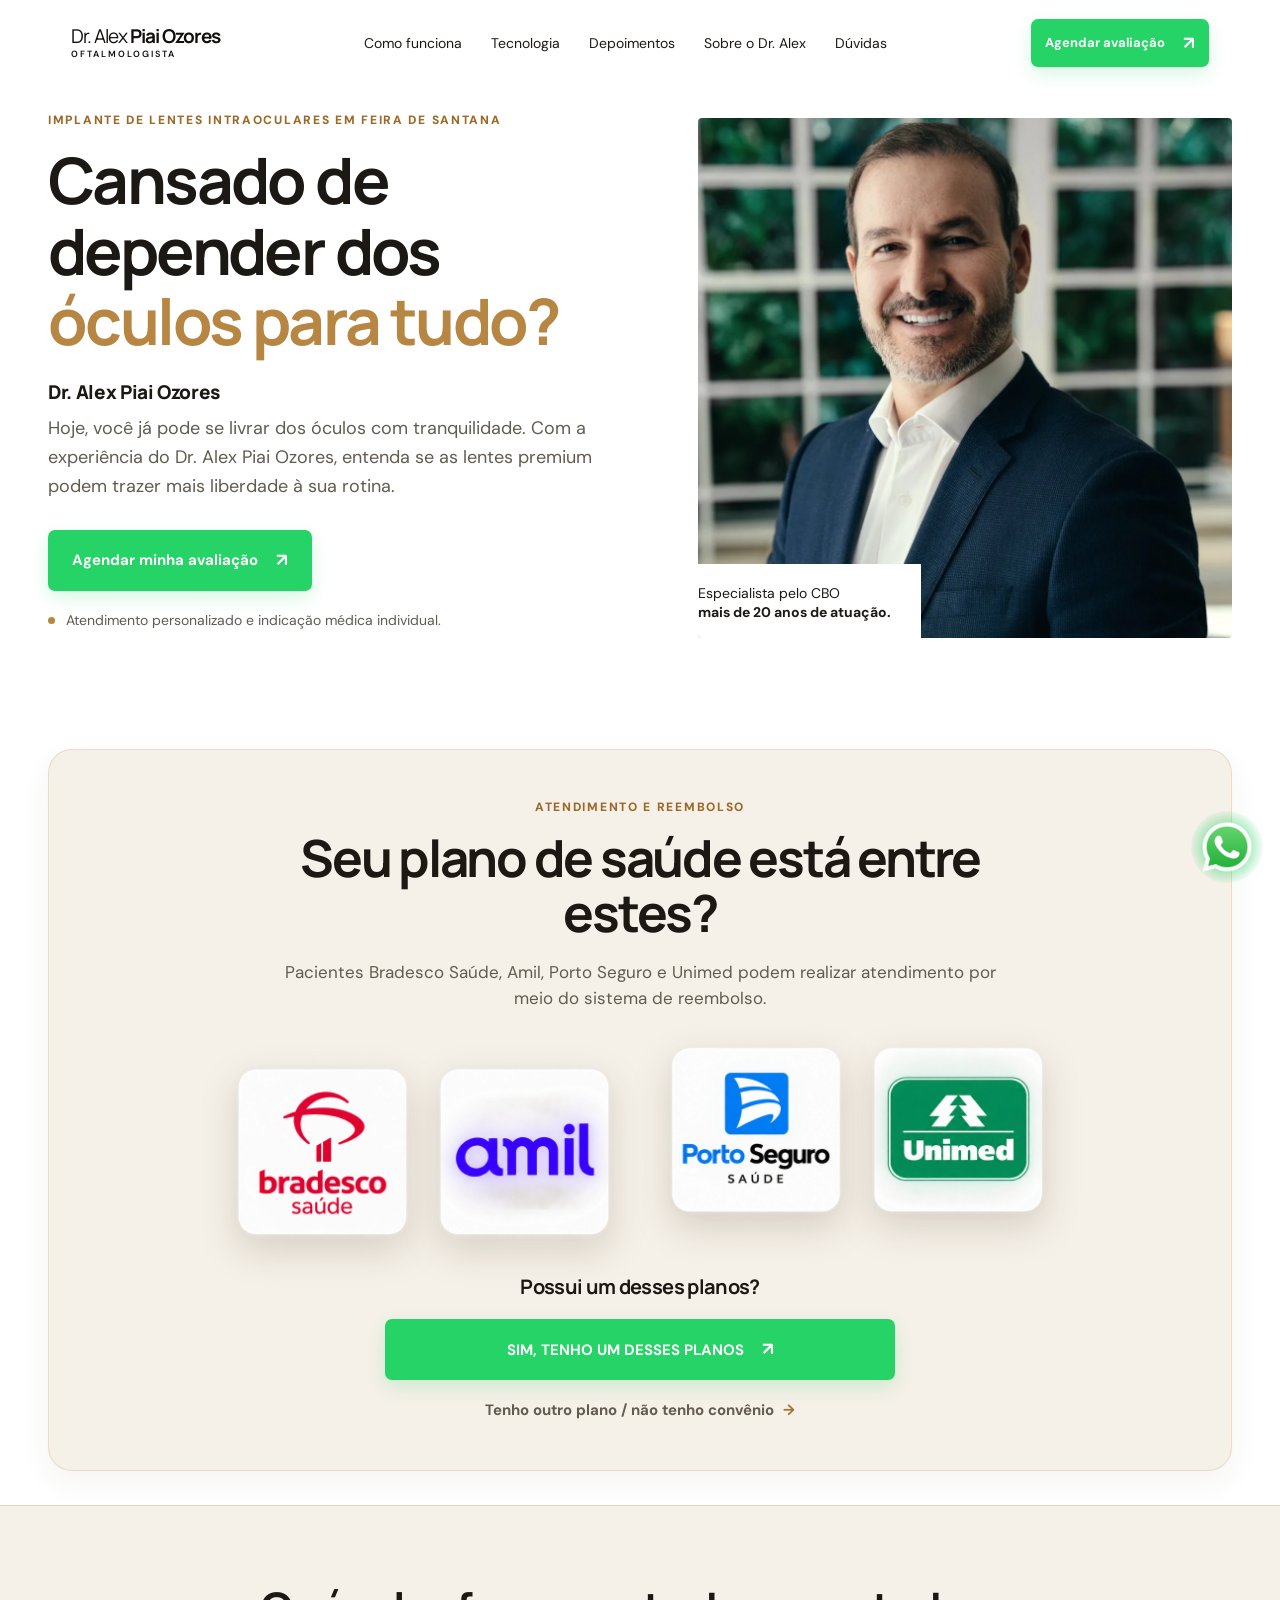
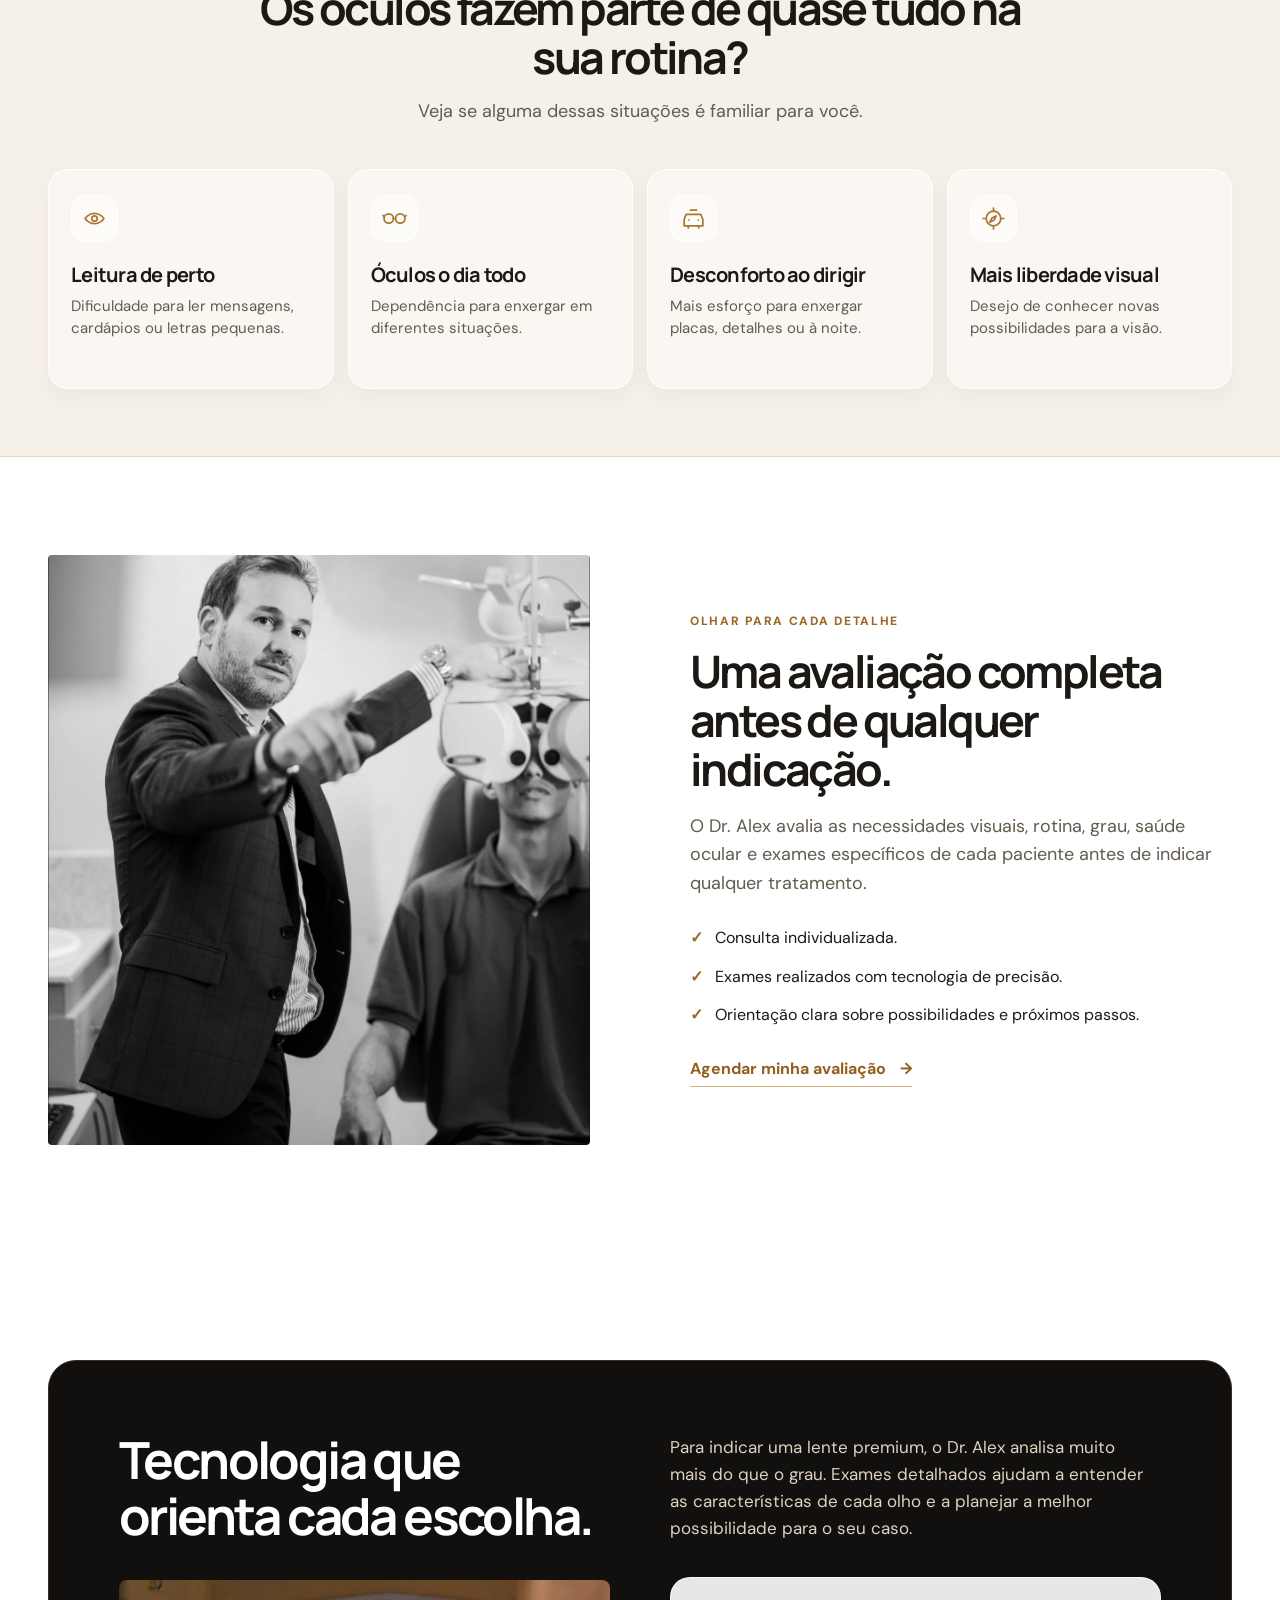
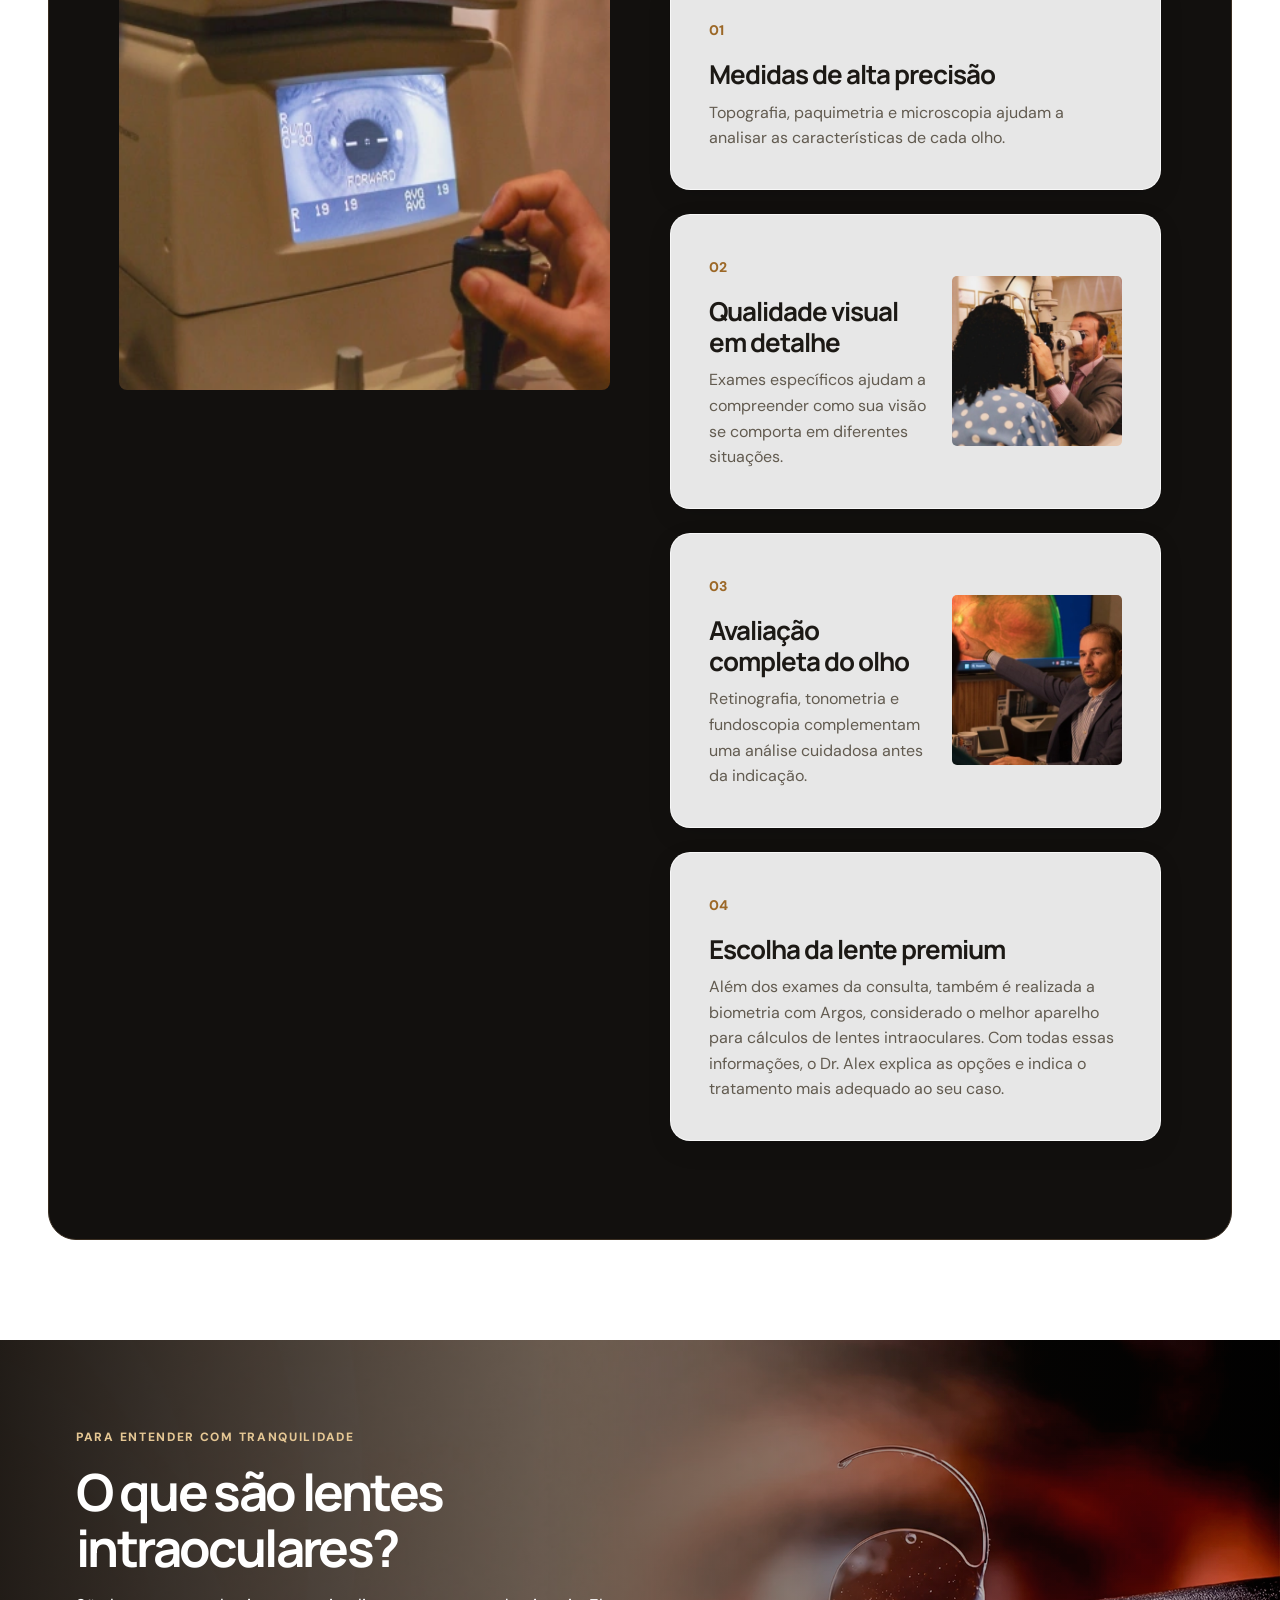
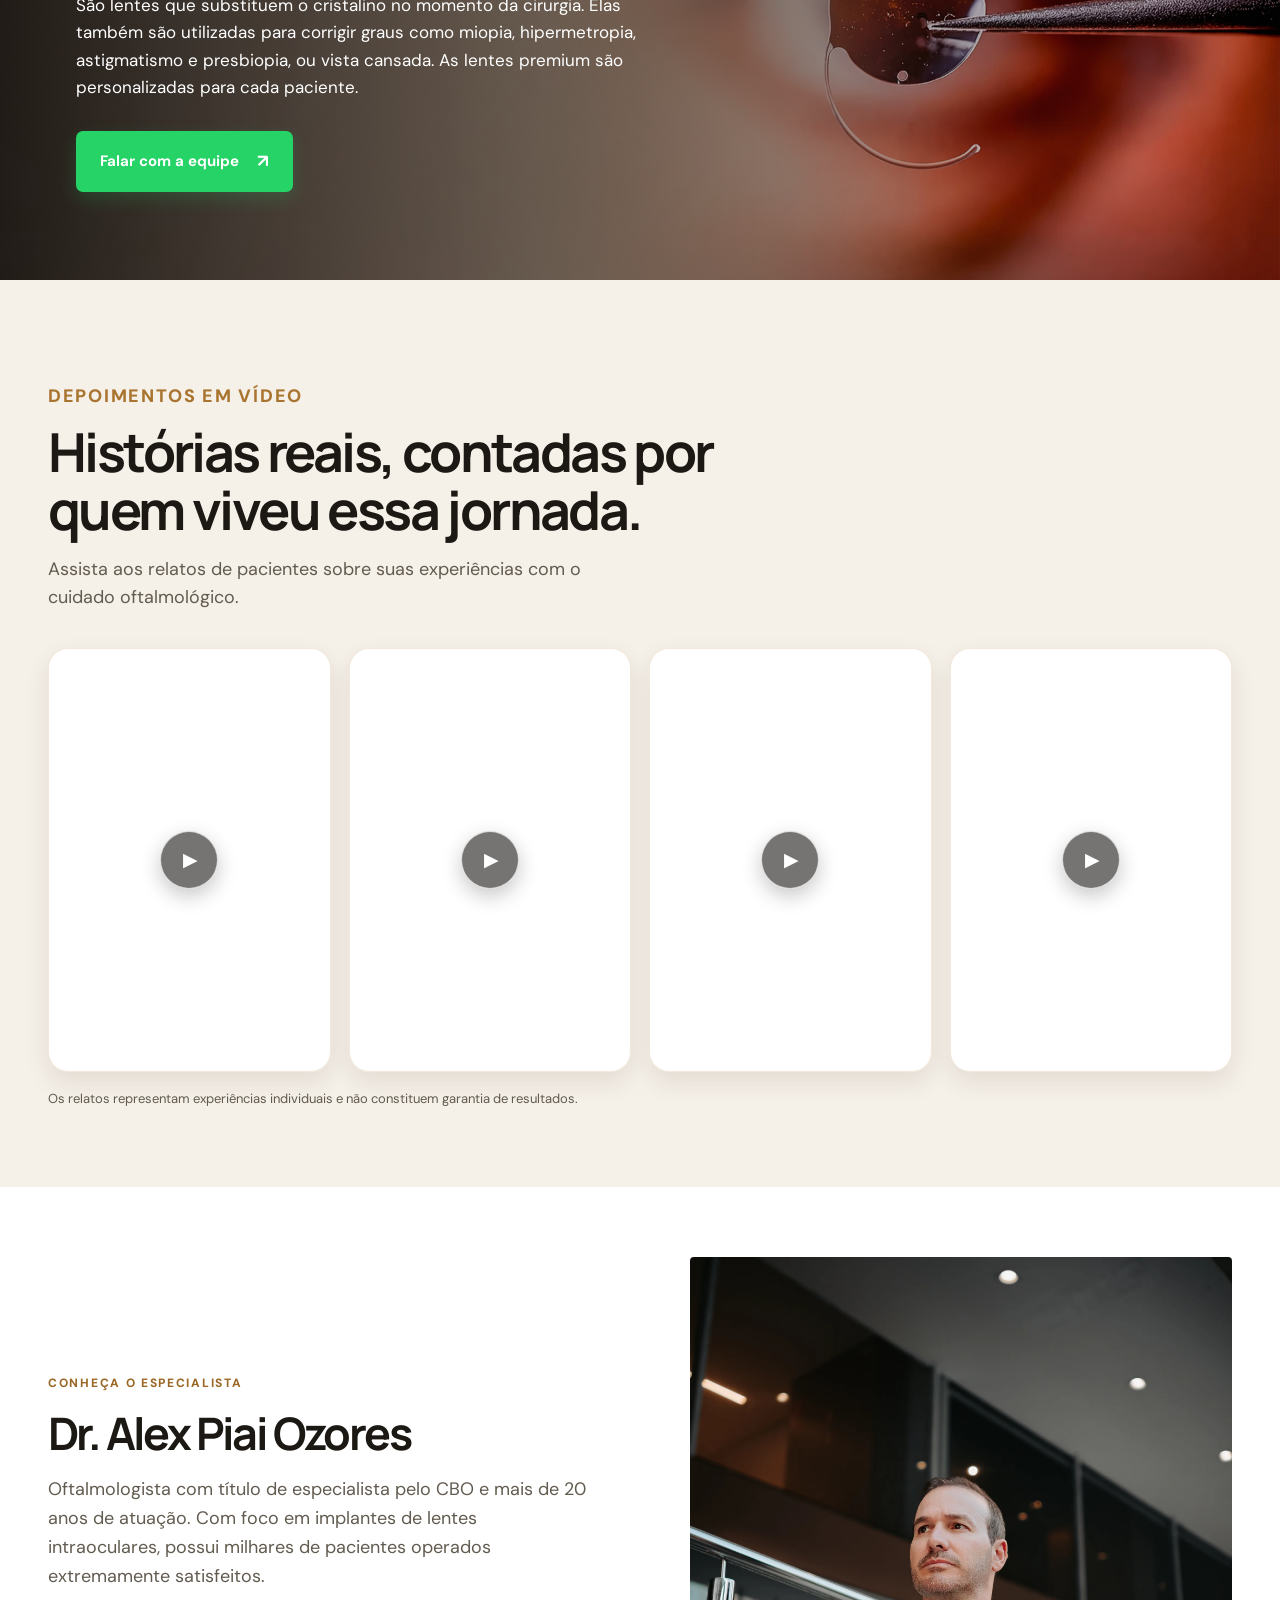
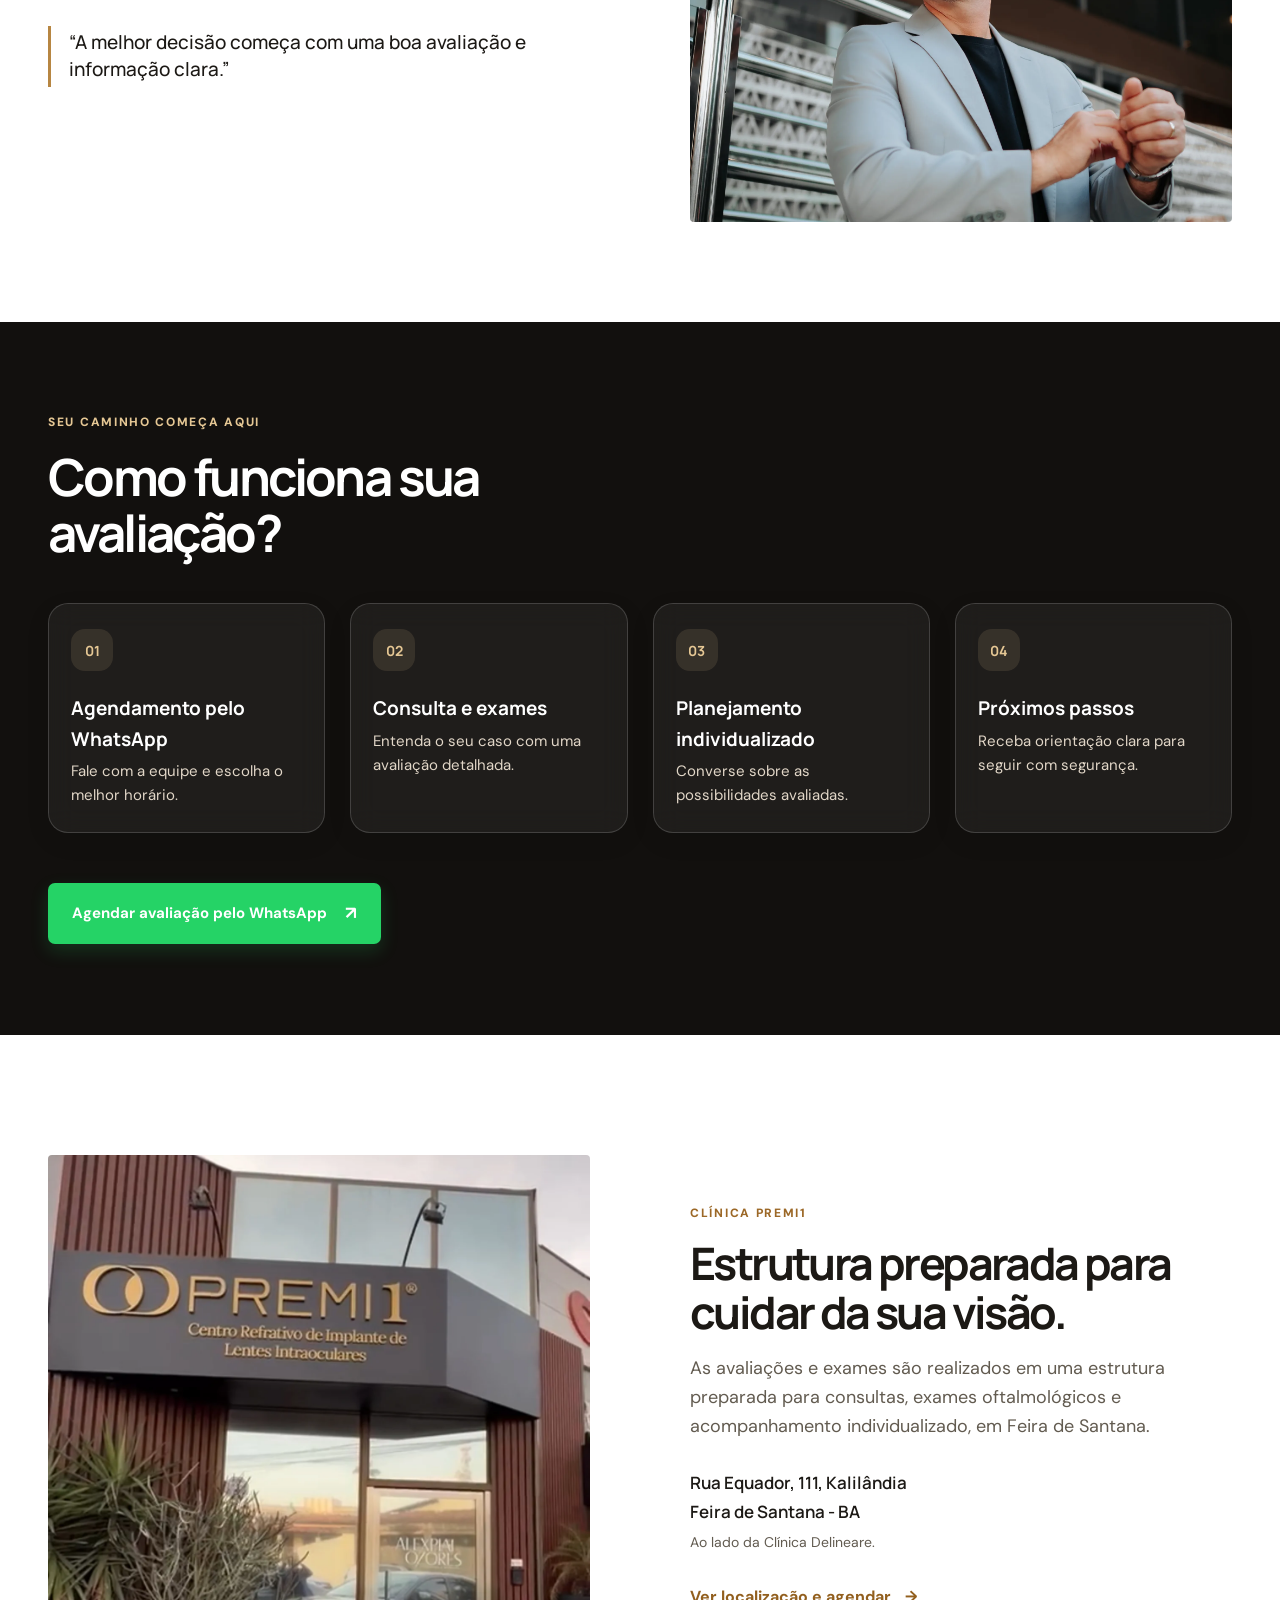
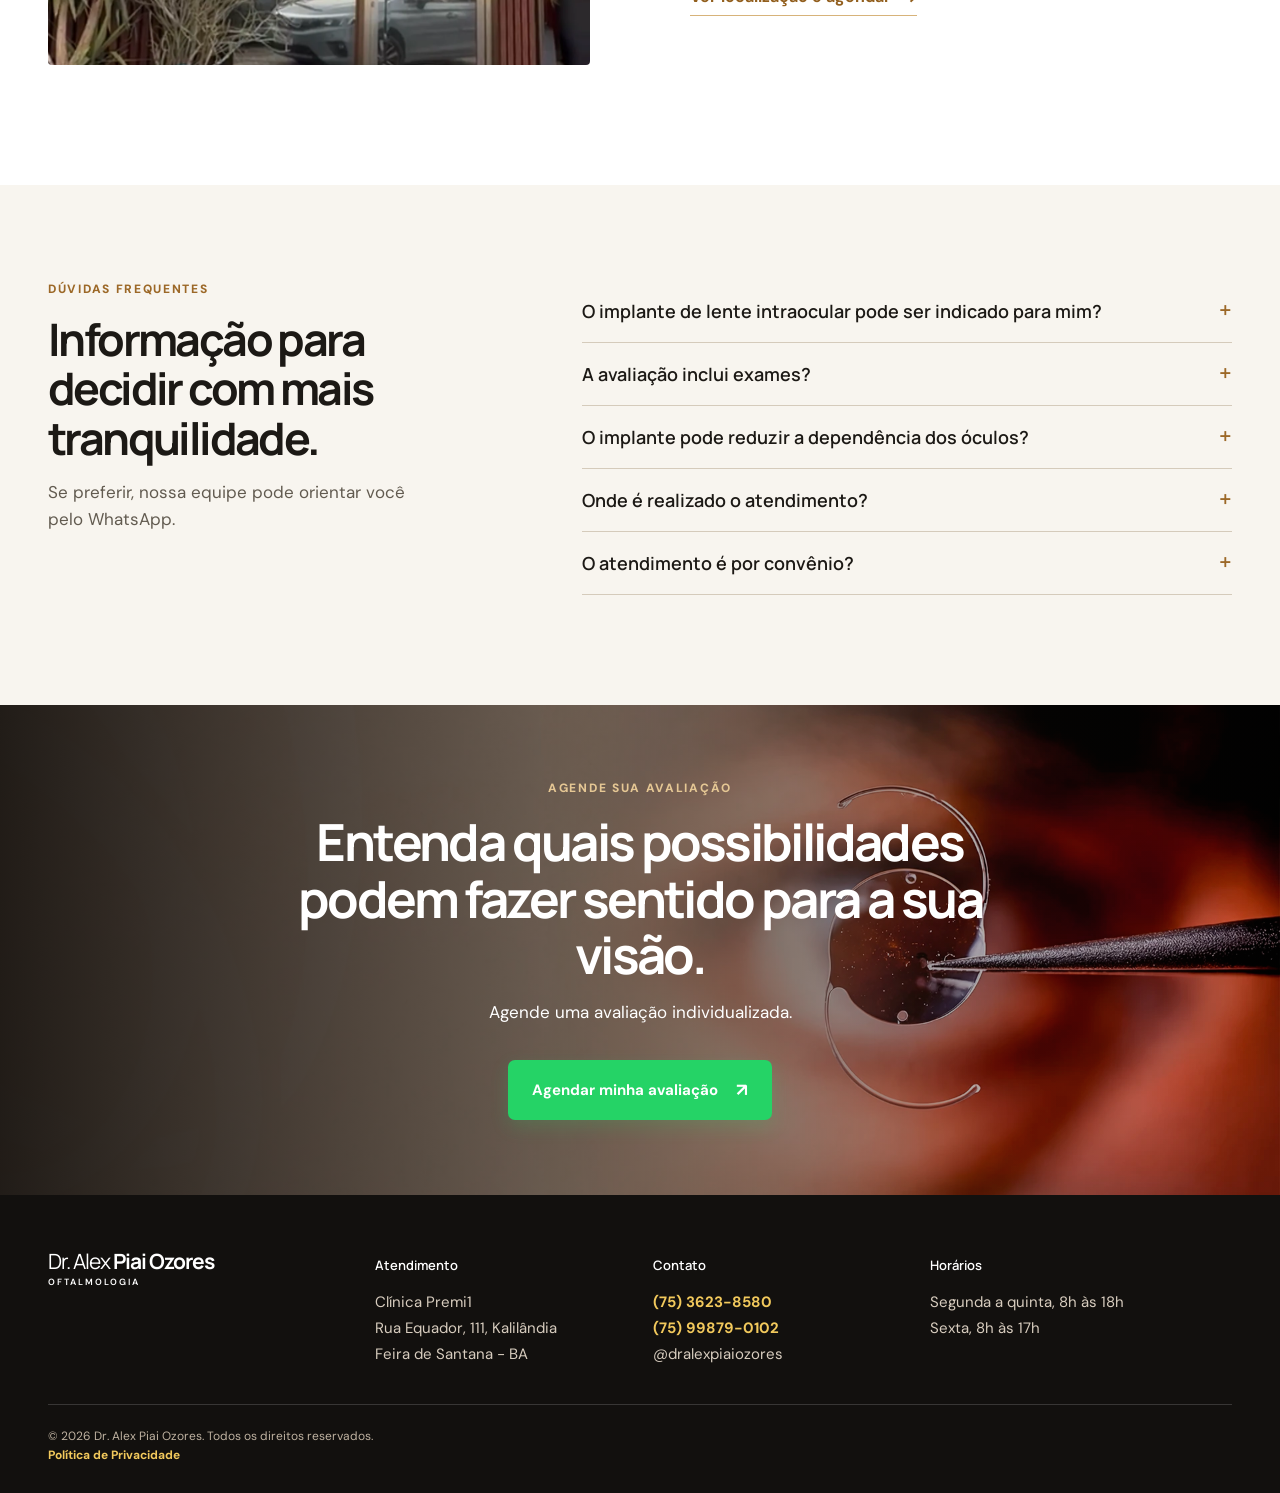
==== commit e8cafd0c: "Atualiza cache após ampliar logos de planos" ====
--- a/feira-de-santana/index.html
+++ b/feira-de-santana/index.html
@@ -24,7 +24,7 @@
   <link rel="preconnect" href="https://fonts.googleapis.com">
   <link rel="preconnect" href="https://fonts.gstatic.com" crossorigin>
   <link href="https://fonts.googleapis.com/css2?family=DM+Sans:wght@400;500;600;700&family=Manrope:wght@400;500;600;700;800&display=swap" rel="stylesheet">
-  <link rel="stylesheet" href="assets/css/main.min.css?v=planos-v3">
+  <link rel="stylesheet" href="assets/css/main.min.css?v=planos-v5">
 </head>
 <body data-lp-market="feira">
   <noscript><img height="1" width="1" style="display:none" src="https://www.facebook.com/tr?id=1387568828019134&ev=PageView&noscript=1" alt=""></noscript>
--- a/feira-de-santana/assets/css/main.min.css
+++ b/feira-de-santana/assets/css/main.min.css
@@ -1,3 +1,3 @@
 :root{--black:#12100e;--black2:#1c1813;--gold:#b78642;--gold-light:#e5c794;--paper:#f8f5ef;--text:#1c1915;--muted:#625b50;--line:#dfd5c5;--sans:'DM Sans',Arial,sans-serif;--display:'Manrope',Arial,sans-serif}*{box-sizing:border-box}html{scroll-behavior:smooth}body{margin:0;background:#fff;color:var(--text);font:17px/1.6 var(--sans)}img{display:block;width:100%;height:100%;object-fit:cover}.skip{position:absolute;left:-999px}.skip:focus{left:15px;top:15px;z-index:5;padding:10px;background:#fff}.header{height:90px;max-width:1240px;margin:auto;padding:0 28px;display:flex;align-items:center;justify-content:space-between;gap:24px}.brand,.footer-brand{color:var(--black);text-decoration:none;font:700 21px/1 var(--display);letter-spacing:-1px}.brand span,.footer-brand span{font-weight:400}.brand small,.footer-brand small{display:block;margin-top:6px;font:600 9px/1 var(--sans);letter-spacing:2px;text-transform:uppercase}.header nav{display:flex;gap:29px}.header nav a{color:var(--text);font-size:14px;text-decoration:none}.button{display:inline-flex;align-items:center;justify-content:center;gap:18px;padding:16px 24px;border-radius:7px;background:var(--gold);color:#fff;font-size:15px;font-weight:700;text-decoration:none;transition:.2s}.button:hover{background:#956224;transform:translateY(-2px)}.button span{font-size:18px}.button-small{padding:12px 17px;font-size:13px}.section{max-width:1240px;margin:auto;padding-left:28px;padding-right:28px}.hero{min-height:640px;padding-top:45px;padding-bottom:70px;display:grid;grid-template-columns:1.04fr .96fr;gap:72px;align-items:center}.eyebrow{margin:0 0 15px;color:#9c6827;font-size:12px;font-weight:800;letter-spacing:1.7px;text-transform:uppercase}.eyebrow.light{color:var(--gold-light)}h1,h2,h3{font-family:var(--display)}h1,h2{margin:0;letter-spacing:-2.6px;line-height:1.1}.hero h1{max-width:680px;font-size:clamp(42px,5vw,68px)}.hero h1 em{color:var(--gold);font-style:normal}.signature{margin:22px 0 9px;font:600 17px var(--display)}.lead{max-width:565px;margin:0 0 29px;color:var(--muted);font-size:18px}.microcopy{margin-top:18px;color:var(--muted);font-size:14px}.microcopy i{display:inline-block;width:7px;height:7px;margin:0 7px 1px 0;border-radius:50%;background:var(--gold)}.hero-image{position:relative;height:520px;overflow:hidden;border-radius:4px}.hero-image img{object-position:center 25%}.image-caption{position:absolute;bottom:0;left:0;padding:20px 30px 15px 0;background:#fff;font-size:14px;line-height:1.4}.identification{padding-top:70px;padding-bottom:115px}.identification h2,.assessment h2,.benefits h2,.about h2,.facility h2,.faq h2{max-width:680px;font-size:clamp(34px,3.5vw,49px)}.situation-grid{display:grid;grid-template-columns:repeat(4,1fr);gap:14px;margin-top:43px}.situation-grid article{min-height:165px;padding:23px;border:1px solid var(--line);border-radius:8px}.situation-grid b,.steps b{color:#9c6827;font:700 14px var(--display)}.situation-grid p{margin:25px 0 0;font-size:17px;line-height:1.4}.closing{max-width:650px;margin-top:30px;color:var(--muted);font-size:17px}.two-col{display:grid;grid-template-columns:1fr 1fr;gap:100px;align-items:center}.assessment{max-width:none;padding:92px max(28px,calc((100vw - 1184px)/2));background:var(--paper)}.portrait{height:590px;overflow:hidden;border-radius:4px}.assessment-copy>p:not(.eyebrow),.about-copy>p:not(.eyebrow),.facility-copy>p:not(.eyebrow){color:var(--muted);font-size:18px}.check-list{padding:0;margin:27px 0;list-style:none}.check-list li{margin:13px 0;font-size:16px}.check-list li:before{content:'✓';margin-right:12px;color:#9c6827;font-weight:bold}.text-link{display:inline-flex;gap:14px;padding-bottom:5px;border-bottom:1px solid #d7b37a;color:#925f1e;font-size:16px;font-weight:700;text-decoration:none}.technology-wrap{padding-top:100px;padding-bottom:100px}.technology{display:grid;grid-template-columns:1fr 1fr;gap:60px;padding:70px;border:1px solid #3a2e21;border-radius:28px;background:var(--black);color:#fff}.technology h2,.lens-banner h2,.steps h2,.final-cta h2{max-width:540px;font-size:clamp(37px,4vw,54px)}.tech-sticky{position:sticky;top:25px}.tech-sticky img{height:375px;margin-top:37px;border-radius:8px}.tech-cards>p{max-width:480px;margin:3px 0 35px;color:#ded2c0;font-size:17px}.tech-card{margin:17px 0;padding:33px;border:1px solid #e7d8c4;border-radius:9px;background:#fff;color:var(--text)}.tech-card span{color:#9c6827;font-size:14px;font-weight:800}.tech-card h3{margin:16px 0 9px;font-size:26px;letter-spacing:-1px;line-height:1.2}.tech-card p{margin:0;color:var(--muted);font-size:15px}.tech-card.with-image{display:grid;grid-template-columns:1fr 130px;gap:20px;align-items:center}.tech-card.with-image img{height:130px;border-radius:5px}.lens-banner,.final-cta{position:relative;max-width:none;height:540px;overflow:hidden;color:#fff}.lens-banner>img,.final-cta>img{position:absolute;inset:0}.lens-banner:after,.final-cta:after{position:absolute;inset:0;content:'';background:linear-gradient(90deg,rgba(15,12,9,.92),rgba(15,12,9,.56),rgba(15,12,9,.1))}.lens-banner>div,.final-cta>div{position:relative;z-index:1;display:flex;flex-direction:column;align-items:flex-start;justify-content:center;height:100%;padding:0 max(28px,calc((100vw - 1184px)/2))}.lens-banner>div>*{max-width:580px}.lens-banner p:not(.eyebrow),.final-cta p:not(.eyebrow){max-width:600px;font-size:17px}.button-white{margin-top:13px;background:#ead7b0;color:var(--black)}.button-white:hover{background:#fff3d9}.benefits{padding-top:110px;padding-bottom:115px}.benefits h2{margin-bottom:50px}.benefit-grid{display:grid;grid-template-columns:repeat(4,1fr);gap:25px}.benefit-grid article{padding-top:21px;border-top:1px solid var(--line)}.benefit-grid i{color:#9c6827;font-size:23px;font-style:normal}.benefit-grid h3{margin:17px 0 7px;font-size:20px;letter-spacing:-.5px}.benefit-grid p{margin:0;color:var(--muted);font-size:15px}.about{padding-top:70px;padding-bottom:100px}.about-photo{height:565px;overflow:hidden;border-radius:4px}.about-photo img{object-position:center 35%}.quote{margin-top:35px!important;padding:3px 0 3px 18px;border-left:3px solid var(--gold);color:var(--text)!important;font:500 19px/1.45 var(--display)!important}.steps{max-width:none;padding:91px max(28px,calc((100vw - 1184px)/2));background:var(--black);color:#fff}.steps h2{margin-bottom:43px}.steps-grid{display:grid;grid-template-columns:repeat(4,1fr);gap:25px;margin-bottom:37px}.steps-grid article{padding-top:21px;border-top:1px solid rgba(255,255,255,.28)}.steps-grid b{color:var(--gold-light)}.steps-grid h3{margin:17px 0 5px;font-size:19px}.steps-grid p{margin:0;color:#e2d7c8;font-size:15px}.facility{padding-top:120px;padding-bottom:120px}.facility-photo{height:510px;overflow:hidden;border-radius:4px}.facility address{margin:28px 0;font:600 17px/1.7 var(--display)}.facility address small{color:var(--muted);font:400 14px var(--sans)}.faq{display:grid;grid-template-columns:.8fr 1.2fr;gap:100px;max-width:none;padding:95px max(28px,calc((100vw - 1184px)/2)) 110px;background:var(--paper)}.faq>div>p:not(.eyebrow){max-width:370px;color:var(--muted)}.accordions details{padding:19px 0;border-bottom:1px solid #d5cbbb}.accordions summary{display:flex;justify-content:space-between;gap:15px;list-style:none;cursor:pointer;font:600 18px var(--display)}.accordions summary::-webkit-details-marker{display:none}.accordions summary span{color:#9c6827;font-size:22px;line-height:1}.accordions details[open] summary span{transform:rotate(45deg)}.accordions p{margin:13px 35px 0 0;color:var(--muted);font-size:15px}.final-cta{height:490px}.final-cta>div{align-items:center;text-align:center}.final-cta h2{max-width:720px}.final-cta .button{margin-top:16px}footer{display:grid;grid-template-columns:1.2fr 1fr 1fr 1.2fr;gap:25px;padding:56px max(28px,calc((100vw - 1184px)/2)) 28px;background:var(--black);color:#d8cdbf}footer .footer-brand{color:#fff}footer b{color:#fff;font:600 13px var(--display)}footer p{margin:11px 0;font-size:15px;line-height:1.75}.copyright{grid-column:1/-1;padding-top:22px;border-top:1px solid rgba(255,255,255,.16);color:#bfb2a1;font-size:12px}.whatsapp-float{display:none;position:fixed;right:18px;bottom:18px;z-index:4;width:56px;height:56px;align-items:center;justify-content:center;border-radius:50%;background:var(--gold);box-shadow:0 6px 18px rgba(0,0,0,.22);color:#fff;font-size:30px;text-decoration:none}.reveal{opacity:0;transform:translateY(17px);transition:.6s ease}.reveal.show{opacity:1;transform:none}@media(max-width:820px){body{font-size:16px}.header{height:72px;padding:0 20px}.header nav,.header .button{display:none}.section{padding-left:20px;padding-right:20px}.hero{grid-template-columns:1fr;gap:35px;min-height:0;padding-top:38px;padding-bottom:56px}.hero h1{font-size:43px;letter-spacing:-2px}.lead,.assessment-copy>p:not(.eyebrow),.about-copy>p:not(.eyebrow),.facility-copy>p:not(.eyebrow){font-size:17px}.hero-image{height:430px}.identification{padding-top:55px;padding-bottom:65px}.situation-grid{grid-template-columns:1fr 1fr;gap:10px;margin-top:28px}.situation-grid article{min-height:140px;padding:17px}.situation-grid p{margin-top:18px;font-size:16px}.two-col{grid-template-columns:1fr;gap:35px}.assessment{padding:60px 20px}.portrait{height:440px}.assessment-copy h2,.identification h2,.benefits h2,.about h2,.facility h2,.faq h2{font-size:35px;letter-spacing:-1.8px}.technology-wrap{padding:60px 20px}.technology{grid-template-columns:1fr;gap:28px;padding:36px 20px;border-radius:20px}.tech-sticky{position:static}.tech-sticky img{height:330px;margin-top:28px}.tech-card{padding:25px 20px}.lens-banner,.final-cta{height:600px}.lens-banner>img,.final-cta>img{object-position:66% center}.lens-banner:after,.final-cta:after{background:rgba(15,12,9,.76)}.lens-banner>div,.final-cta>div{padding:35px 20px}.lens-banner h2,.steps h2,.final-cta h2,.technology h2{font-size:37px;letter-spacing:-1.8px}.benefits{padding-top:60px;padding-bottom:65px}.benefit-grid,.steps-grid{grid-template-columns:1fr 1fr;gap:25px 18px}.about{padding-top:50px;padding-bottom:60px}.about-photo{height:490px;grid-row:1}.steps{padding:60px 20px}.facility{padding-top:60px;padding-bottom:65px}.facility-photo{height:400px}.faq{grid-template-columns:1fr;gap:35px;padding:60px 20px}.final-cta{height:550px}footer{grid-template-columns:1fr 1fr;gap:27px 15px;padding:45px 20px 25px}.whatsapp-float{display:flex}}@media(max-width:400px){.hero h1{font-size:37px}.situation-grid,.steps-grid,.benefit-grid,footer{grid-template-columns:1fr}.hero-image{height:380px}.tech-card.with-image{grid-template-columns:1fr}.tech-card.with-image img{display:none}}.identification{text-align:center}.section-label{display:flex;justify-content:center;align-items:center;gap:8px}.section-label svg{width:18px;height:18px;fill:none;stroke:currentColor;stroke-width:2;stroke-linecap:round;stroke-linejoin:round}.identification h2{margin:auto;max-width:800px}.situation-grid{margin-top:70px;text-align:left}.situation-grid article{min-height:0;padding:0;border:0;border-radius:0}.situation-grid article>svg{width:52px;height:52px;fill:none;stroke:#ad7832;stroke-width:2.6;stroke-linecap:round;stroke-linejoin:round}.situation-grid h3{margin:19px 0 11px;font-size:24px;line-height:1.12;letter-spacing:-1px}.situation-grid p{margin:0;max-width:235px;color:var(--muted);font-size:16px;line-height:1.55}.section-cta{width:100%;margin-top:75px;border-radius:28px}.closing{margin:12px auto 0;font-size:14px;letter-spacing:.5px}@media(max-width:820px){.situation-grid{margin-top:42px}.situation-grid article{padding:5px 2px}.situation-grid h3{font-size:19px}.situation-grid p{font-size:15px}.section-cta{margin-top:45px;border-radius:9px}.closing{font-size:13px}}.identification{position:relative;isolation:isolate;padding-top:105px;padding-bottom:105px}.identification:before{position:absolute;z-index:-1;top:0;bottom:0;left:50%;width:100vw;content:'';transform:translateX(-50%);background:#f5f0e8;border-top:1px solid rgba(183,134,66,.26);border-bottom:1px solid rgba(183,134,66,.26)}.assessment{background:#fff;padding-top:115px;padding-bottom:115px}.technology{align-items:stretch}.tech-intro{align-self:stretch}.tech-cards{padding-bottom:4px}.tech-card{margin:0 0 24px;padding:38px}.tech-card p{font-size:16px;line-height:1.6}.tech-card.with-image{grid-template-columns:1fr 145px}.tech-card.with-image img{height:145px}@media(max-width:820px){.identification{padding-top:65px;padding-bottom:65px}.assessment{padding-top:70px;padding-bottom:70px}.tech-card{margin-bottom:18px;padding:27px 22px}.tech-card p,.accordions p,.steps-grid p,.benefit-grid p{font-size:16px}.tech-card.with-image{grid-template-columns:1fr}.tech-card.with-image img{display:none}.tech-sticky img{object-position:center}.portrait img{object-position:center 25%}.hero-image img{object-position:center 20%}.button{min-height:52px}}.identification{padding-top:78px;padding-bottom:80px;text-align:center}.identification h2{max-width:790px;margin:0 auto}.identification-intro{margin:15px auto 0;color:var(--muted);font-size:18px}.situation-grid{display:grid;grid-template-columns:repeat(4,minmax(0,1fr));gap:14px;margin-top:43px;text-align:left}.situation-grid article{min-height:220px;padding:25px 22px;border:1px solid rgba(255,255,255,.78);border-radius:20px;background:rgba(255,255,255,.46);box-shadow:0 8px 24px rgba(73,53,27,.045);backdrop-filter:blur(13px);-webkit-backdrop-filter:blur(13px);transition:transform .22s ease,background-color .22s ease,box-shadow .22s ease}.situation-grid article:hover{transform:translateY(-4px);background:rgba(255,255,255,.68);box-shadow:0 13px 30px rgba(73,53,27,.08)}.situation-grid b{display:none}.situation-grid article>svg{display:none}.situation-icon{display:flex;width:47px;height:47px;align-items:center;justify-content:center;border:1px solid rgba(255,255,255,.8);border-radius:15px;background:rgba(255,255,255,.45);color:#aa7634;transition:background-color .22s ease,color .22s ease,box-shadow .22s ease}.situation-grid article:hover .situation-icon{background:rgba(230,198,143,.33);color:#8d5e25;box-shadow:0 5px 15px rgba(176,126,52,.13)}.situation-icon svg{width:25px;height:25px;fill:none;stroke:currentColor;stroke-width:1.65;stroke-linecap:round;stroke-linejoin:round}.situation-grid h3{margin:21px 0 8px;font-size:20px;line-height:1.2;letter-spacing:-.75px}.situation-grid p{max-width:none;margin:0;color:var(--muted);font-size:15px;line-height:1.5}@media(max-width:820px){.identification{padding-top:58px;padding-bottom:60px}.identification h2{font-size:34px}.identification-intro{font-size:17px}.situation-grid{display:flex;gap:13px;overflow-x:auto;margin:32px -20px 0;padding:2px 20px 10px;scroll-snap-type:x mandatory;scroll-behavior:smooth;-webkit-overflow-scrolling:touch}.situation-grid::-webkit-scrollbar{display:none}.situation-grid article{min-width:278px;min-height:205px;padding:24px;scroll-snap-align:start}.situation-icon{width:50px;height:50px}.situation-icon svg{width:27px;height:27px}.situation-grid h3{font-size:20px}.situation-grid p{font-size:16px}}.tech-card{border:1px solid rgba(255,255,255,.72);border-radius:20px;background:rgba(255,255,255,.9);box-shadow:0 8px 24px rgba(0,0,0,.11);backdrop-filter:blur(13px);-webkit-backdrop-filter:blur(13px);transition:transform .22s ease,background-color .22s ease,box-shadow .22s ease}.tech-card:hover{transform:translateY(-4px);background:rgba(255,255,255,.98);box-shadow:0 14px 30px rgba(0,0,0,.17)}.benefit-grid article{min-height:185px;padding:25px 22px;border:1px solid rgba(255,255,255,.82);border-radius:20px;background:rgba(248,245,239,.56);box-shadow:0 8px 24px rgba(73,53,27,.045);backdrop-filter:blur(13px);-webkit-backdrop-filter:blur(13px);transition:transform .22s ease,background-color .22s ease,box-shadow .22s ease}.benefit-grid article:hover{transform:translateY(-4px);background:rgba(255,255,255,.76);box-shadow:0 13px 30px rgba(73,53,27,.08)}.benefit-grid i{display:flex;width:45px;height:45px;align-items:center;justify-content:center;border:1px solid rgba(255,255,255,.8);border-radius:15px;background:rgba(255,255,255,.5);transition:background-color .22s ease,color .22s ease}.benefit-grid article:hover i{background:rgba(230,198,143,.33);color:#8d5e25}.steps-grid article{min-height:205px;padding:25px 22px;border:1px solid rgba(255,255,255,.16);border-radius:20px;background:rgba(255,255,255,.055);box-shadow:0 8px 24px rgba(0,0,0,.09);backdrop-filter:blur(13px);-webkit-backdrop-filter:blur(13px);transition:transform .22s ease,background-color .22s ease,border-color .22s ease}.steps-grid article:hover{transform:translateY(-4px);border-color:rgba(229,199,148,.35);background:rgba(255,255,255,.095)}.steps-grid b{display:inline-flex;width:42px;height:42px;align-items:center;justify-content:center;border-radius:14px;background:rgba(229,199,148,.12);font-size:14px}.steps-grid h3{margin-top:22px}@media(max-width:820px){.tech-card,.benefit-grid article,.steps-grid article{border-radius:18px}.benefit-grid article,.steps-grid article{min-height:0;padding:22px 19px}.benefit-grid i{width:42px;height:42px}.steps-grid b{width:39px;height:39px}}.testimonials{max-width:none;padding:86px max(28px,calc((100vw - 1184px)/2)) 82px;background:#17130f;color:#fff}.testimonials-heading{display:flex;align-items:end;justify-content:space-between;gap:45px;margin-bottom:37px}.testimonials h2{max-width:640px;font-size:clamp(34px,3.6vw,50px);letter-spacing:-2.4px;line-height:1.08}.testimonials-heading>p{max-width:290px;margin:0;color:#d8cdbf;font-size:16px}.review-track{display:flex;gap:16px;overflow-x:auto;padding:2px 2px 15px;scroll-snap-type:x mandatory;scroll-behavior:smooth}.review-track::-webkit-scrollbar{height:6px}.review-track::-webkit-scrollbar-thumb{border-radius:9px;background:rgba(229,199,148,.35)}.review-card{display:flex;min-width:345px;min-height:286px;flex:0 0 345px;flex-direction:column;padding:24px;border:1px solid rgba(255,255,255,.15);border-radius:20px;background:rgba(255,255,255,.065);box-shadow:0 10px 24px rgba(0,0,0,.11);backdrop-filter:blur(13px);-webkit-backdrop-filter:blur(13px);scroll-snap-align:start}.review-author{display:flex;align-items:center;gap:11px}.avatar{display:flex;width:39px;height:39px;align-items:center;justify-content:center;border-radius:50%;color:#fff;font:700 12px var(--display)}.avatar-suh{background:#73514e}.avatar-jc{background:#93725b}.avatar-rose{background:#8b6558}.avatar-ja{background:#71828b}.avatar-eduardo{background:#bd4019}.avatar-emanuella{background:#69564b}.review-author h3{margin:0;font:600 16px var(--display)}.review-author small{display:block;color:#d8cdbf;font-size:12px}.stars{margin-top:20px;color:#f3ba4d;font-size:18px;letter-spacing:1px}.stars small{margin-left:6px;color:#d8cdbf;font-size:13px;letter-spacing:0}.review-card>p{margin:13px 0 0;color:#fff;font-size:16px;line-height:1.55}.google-source{margin-top:auto;padding-top:16px;color:#e5c794;font-size:12px;font-weight:700}.google-source:before{content:'G';display:inline-flex;width:17px;height:17px;margin-right:7px;align-items:center;justify-content:center;border-radius:50%;background:#fff;color:#4285f4;font:800 11px Arial}.reviews-note{margin:10px 0 0;color:#bfb2a1;font-size:13px}@media(max-width:820px){.testimonials{padding:62px 20px 57px}.testimonials-heading{display:block;margin-bottom:29px}.testimonials-heading>p{margin-top:13px;font-size:16px}.review-track{margin:0 -20px;padding:2px 20px 13px}.review-card{min-width:292px;flex-basis:292px;min-height:278px;padding:22px}.review-card>p{font-size:16px}.reviews-note{margin-top:8px}}.testimonials{position:relative}.carousel-controls{display:contents}.carousel-button{position:absolute;z-index:2;top:58%;display:flex;width:44px;height:44px;align-items:center;justify-content:center;border:1px solid rgba(229,199,148,.45);border-radius:50%;background:#211b15;color:#fff;cursor:pointer;font-size:21px;box-shadow:0 7px 16px rgba(0,0,0,.2);transition:background-color .18s ease,transform .18s ease}.carousel-button--previous{left:max(8px,calc((100vw - 1280px)/2 - 10px))}.carousel-button--next{right:max(8px,calc((100vw - 1280px)/2 - 10px))}.carousel-button:hover{background:rgba(183,134,66,.8);transform:translateY(-2px)}@media(max-width:820px){.carousel-button{display:none}}.header{position:sticky;top:0;z-index:20;max-width:none;padding-left:max(28px,calc((100vw - 1184px)/2));padding-right:max(28px,calc((100vw - 1184px)/2));transition:background-color .24s ease,box-shadow .24s ease,backdrop-filter .24s ease}.header:before{position:absolute;z-index:-1;inset:0;content:'';background:transparent;transition:background-color .24s ease,backdrop-filter .24s ease}.header.is-scrolled:before{background:rgba(255,253,248,.76);backdrop-filter:blur(16px);-webkit-backdrop-filter:blur(16px);border-bottom:1px solid rgba(183,134,66,.16)}.header.is-scrolled{box-shadow:0 5px 20px rgba(48,34,19,.045)}.whatsapp-float{display:flex;overflow:visible;width:62px;height:62px;background:transparent}.whatsapp-float img{position:relative;z-index:2;width:100%;height:100%;object-fit:contain}.whatsapp-float:before,.whatsapp-float:after{position:absolute;z-index:-1;inset:8px;border-radius:50%;content:'';border:1px solid rgba(37,211,102,.25);animation:water-ripple 3.8s ease-out infinite}.whatsapp-float:after{animation-delay:1.9s}@keyframes water-ripple{0%{opacity:.38;transform:scale(1)}75%,100%{opacity:0;transform:scale(1.35)}}@media(max-width:820px){.header{padding-left:20px;padding-right:20px}.header.is-scrolled:before{background:rgba(255,253,248,.84)}.whatsapp-float{width:62px;height:62px}}.header{top:10px;width:min(1184px,calc(100% - 48px));height:66px;margin:0 auto;padding:0 23px;border-radius:16px}.header:before{border-radius:16px}.header.is-scrolled:before{border:1px solid rgba(183,134,66,.16)}.brand{font-size:19px}.brand small{margin-top:4px}.button-small{padding:10px 14px}@media(max-width:820px){.header{top:7px;width:calc(100% - 24px);height:56px;padding:0 15px;border-radius:14px}.header:before{border-radius:14px}.brand{font-size:17px}.brand small{font-size:7px}}.whatsapp-float{display:flex!important;position:fixed!important;right:22px!important;bottom:22px!important;width:62px!important;height:62px!important;align-items:center!important;justify-content:center!important;z-index:100!important}.whatsapp-float img{display:block!important;width:100%!important;height:100%!important;object-fit:contain!important}@media(max-width:820px){.whatsapp-float{right:18px!important;bottom:18px!important}}.whatsapp-float{isolation:isolate;box-shadow:0 8px 20px rgba(0,0,0,.16)}.whatsapp-float:before{display:block!important;z-index:0;inset:-5px;border:0!important;border-radius:50%;background:radial-gradient(circle,rgba(37,211,102,.7) 0%,rgba(37,211,102,.35) 48%,rgba(37,211,102,0) 75%);animation:whatsapp-halo 2.25s ease-in-out infinite!important}.whatsapp-float:after{display:none!important;animation:none!important}@keyframes whatsapp-halo{0%,100%{opacity:.38;transform:scale(.96)}50%{opacity:.95;transform:scale(1.06)}}.whatsapp-float{padding:0!important;border:0!important;background:transparent!important;box-shadow:none!important;outline:0!important}.whatsapp-float img{border:0!important;border-radius:0!important;box-shadow:none!important;background:transparent!important}.button,.button-white{background:#25d366!important;color:#fff!important}.button:hover,.button-white:hover{background:#1cab58!important}.button{box-shadow:0 7px 18px rgba(37,211,102,.18)}.button:hover{box-shadow:0 10px 23px rgba(37,211,102,.26)}@media(max-width:820px){.benefit-grid,.steps-grid{display:flex;gap:13px;overflow-x:auto;margin:32px -20px 0;padding:2px 20px 12px;scroll-snap-type:x mandatory;scroll-behavior:smooth;-webkit-overflow-scrolling:touch}.benefit-grid::-webkit-scrollbar,.steps-grid::-webkit-scrollbar{display:none}.benefit-grid article,.steps-grid article{min-width:278px;min-height:205px;flex:0 0 278px;padding:24px;scroll-snap-align:start}.benefit-grid h3,.steps-grid h3{font-size:20px}.benefit-grid p,.steps-grid p{font-size:16px}.steps-grid{margin-top:0;margin-bottom:32px}.steps .button{width:100%}}.menu-toggle{display:none}@media(max-width:820px){.header{overflow:visible}.header .header-nav{position:absolute;top:calc(100%+9px);right:0;left:0;display:flex;visibility:hidden;flex-direction:column;gap:0;padding:8px;border:1px solid rgba(183,134,66,.16);border-radius:15px;background:rgba(255,253,248,.97);box-shadow:0 14px 32px rgba(48,34,19,.12);opacity:0;transform:translateY(-8px);transition:opacity .2s ease,transform .2s ease,visibility .2s ease;backdrop-filter:blur(16px);-webkit-backdrop-filter:blur(16px)}.header.menu-open .header-nav{visibility:visible;opacity:1;transform:none}.header .header-nav a{padding:13px 14px;border-radius:10px;font-size:15px;font-weight:600}.header .header-nav a:hover{background:rgba(37,211,102,.1)}.menu-toggle{display:flex;width:37px;height:37px;flex-direction:column;align-items:center;justify-content:center;gap:5px;padding:0;border:1px solid rgba(183,134,66,.25);border-radius:11px;background:rgba(255,255,255,.62);cursor:pointer}.menu-toggle span{display:block;width:17px;height:1.5px;border-radius:2px;background:var(--black);transition:transform .2s ease,opacity .2s ease}.header.menu-open .menu-toggle span:nth-child(1){transform:translateY(6.5px) rotate(45deg)}.header.menu-open .menu-toggle span:nth-child(2){opacity:0}.header.menu-open .menu-toggle span:nth-child(3){transform:translateY(-6.5px) rotate(-45deg)}}#avaliacoes{display:none}.video-testimonials{max-width:none;padding:86px max(28px,calc((100vw - 1184px)/2)) 78px;background:#17130f;color:#fff}.video-heading{display:grid;grid-template-columns:1.05fr .95fr;gap:35px;align-items:end;margin-bottom:37px}.video-heading h2{max-width:660px;font:700 clamp(34px,3.6vw,50px)/1.08 var(--display);letter-spacing:-2.4px}.video-heading>p{max-width:390px;margin:0;color:#d8cdbf;font-size:17px}.video-track{display:flex;gap:17px;overflow-x:auto;padding:2px 2px 15px;scroll-snap-type:x mandatory;scroll-behavior:smooth}.video-track::-webkit-scrollbar{height:6px}.video-track::-webkit-scrollbar-thumb{border-radius:9px;background:rgba(229,199,148,.35)}.video-card{position:relative;display:block;min-width:252px;max-width:252px;height:390px;flex:0 0 252px;overflow:hidden;padding:0;border:1px solid rgba(255,255,255,.16);border-radius:20px;background:#31271f;box-shadow:0 10px 24px rgba(0,0,0,.15);cursor:pointer;scroll-snap-align:start;transition:transform .22s ease,box-shadow .22s ease}.video-card:hover{transform:translateY(-4px);box-shadow:0 16px 30px rgba(0,0,0,.25)}.video-card img,.video-card video{width:100%;height:100%;object-fit:cover;filter:brightness(1.12) contrast(1.04) saturate(1.07);transition:filter .22s ease}.video-card:hover img{filter:brightness(1.18) contrast(1.08) saturate(1.1)}.video-card:after{display:none}.video-play{position:absolute;z-index:1;top:50%;left:50%;display:flex;width:58px;height:58px;align-items:center;justify-content:center;padding-left:3px;border:1px solid rgba(255,255,255,.72);border-radius:50%;background:rgba(19,16,13,.58);box-shadow:0 7px 20px rgba(0,0,0,.22);color:#fff;font-size:19px;transform:translate(-50%,-50%);transition:background-color .2s ease,transform .2s ease}.video-card:hover .video-play{background:#25d366;transform:translate(-50%,-50%) scale(1.07)}.video-card.is-playing .video-play{display:none}.video-note{margin:11px 0 0;color:#bfb2a1;font-size:13px}@media(max-width:820px){.video-testimonials{padding:62px 20px 56px}.video-heading{display:block;margin-bottom:28px}.video-heading h2{font-size:35px;letter-spacing:-1.8px}.video-heading>p{margin-top:14px;font-size:16px}.video-track{margin:0 -20px;padding:2px 20px 13px}.video-card{min-width:244px;max-width:244px;height:377px;flex-basis:244px}.video-note{margin-top:9px;font-size:12px}}.video-testimonials{overflow:hidden}.video-heading{display:block;max-width:760px;margin:0 0 36px}.video-heading .eyebrow{margin-bottom:12px}.video-heading h2{max-width:760px;font-size:clamp(38px,4.2vw,56px);letter-spacing:-2.6px}.video-heading>p{max-width:570px;margin:17px 0 0;color:#dfd3c2;font-size:18px;line-height:1.55}.video-track{display:grid;grid-template-columns:repeat(4,minmax(0,1fr));gap:18px;overflow:visible;padding:0}.video-card{min-width:0;max-width:none;width:100%;height:auto;aspect-ratio:2/3;flex:none}.video-note{margin-top:17px}@media(max-width:820px){.video-heading{margin-bottom:27px}.video-heading h2{font-size:36px;letter-spacing:-1.8px}.video-heading>p{font-size:17px}.video-track{display:flex;gap:13px;overflow-x:auto;margin:0 -20px;padding:2px 20px 14px;scroll-snap-type:x mandatory;scroll-behavior:smooth}.video-card{min-width:244px;max-width:244px;width:244px;height:377px;aspect-ratio:auto;flex:0 0 244px;scroll-snap-align:start}.video-note{margin-top:9px}}.video-testimonials{background:#f5f0e8;color:var(--text)}.video-heading .eyebrow{color:#a97430}.video-heading h2{color:var(--text)}.video-heading>p{color:var(--muted)}.video-card{border-color:rgba(183,134,66,.18);background:#fff;box-shadow:0 10px 24px rgba(73,53,27,.1)}.video-card:hover{box-shadow:0 16px 30px rgba(73,53,27,.16)}.video-note{color:var(--muted)}.identification{padding-bottom:68px}.assessment{padding-top:98px}@media(max-width:820px){.identification{padding-bottom:52px}.assessment{padding-top:58px}}.tech-card.with-image{grid-template-columns:1fr 170px}.tech-card.with-image img{height:170px;object-position:center}.tech-sticky img{height:410px;object-position:center}@media(max-width:820px){.tech-sticky img{height:350px}.tech-card.with-image{grid-template-columns:1fr}.tech-card.with-image img{display:none}}.hero .signature{margin-top:23px;color:var(--text);font-size:19px;font-weight:800;letter-spacing:-.35px}@media(max-width:820px){.hero .signature{font-size:18px}}footer .footer-contact a{color:#f2c95c;font-weight:700;text-decoration:none}footer .footer-contact a:hover,footer .footer-contact a:focus-visible{color:#fff7df;text-decoration:underline}
 /* Qualificação de planos — exclusiva da rota Feira de Santana */
-.insurance-qualifier{padding-top:34px;padding-bottom:34px;background:#fff}.insurance-panel{max-width:1184px;margin:0 auto;padding:48px clamp(24px,5vw,68px);border:1px solid rgba(183,134,66,.2);border-radius:24px;background:#f5f0e8;box-shadow:0 12px 30px rgba(73,53,27,.055);text-align:center}.insurance-panel .eyebrow{margin-bottom:13px}.insurance-panel h2{max-width:680px;margin:0 auto;font-size:clamp(34px,4vw,52px);letter-spacing:-2.25px;line-height:1.08}.insurance-lead{max-width:720px;margin:18px auto 0;color:var(--muted);font-size:17px;line-height:1.55}.insurance-logo-grid{display:grid;grid-template-columns:repeat(4,minmax(0,1fr));align-items:center;gap:26px;max-width:960px;margin:36px auto 0}.insurance-logo-card{display:flex;min-height:126px;align-items:center;justify-content:center;overflow:visible;padding:0;border:0;background:transparent;box-shadow:none}.insurance-logo-card img{display:block;width:164px;height:112px;object-fit:contain;filter:drop-shadow(0 12px 15px rgba(73,53,27,.16));transition:transform .2s ease,filter .2s ease}.insurance-logo-card:hover img{filter:drop-shadow(0 16px 19px rgba(73,53,27,.21));transform:translateY(-3px)}.insurance-action{display:flex;align-items:center;flex-direction:column;margin-top:35px}.insurance-action h3{margin:0 0 16px;font-size:20px;letter-spacing:-.65px}.plan-selector{width:min(510px,100%);margin:0}.insurance-qualify-button{display:flex;width:100%;align-items:center;justify-content:center;list-style:none;cursor:pointer;text-transform:uppercase}.insurance-qualify-button::-webkit-details-marker{display:none}.plan-options{display:grid;grid-template-columns:1fr 1fr;gap:10px}.plan-options-inline{width:100%;margin-top:12px}.plan-option{display:flex;align-items:center;justify-content:space-between;padding:16px 17px;border:1px solid rgba(183,134,66,.18);border-radius:14px;background:#fff;color:var(--text);font-size:16px;font-weight:700;text-decoration:none;transition:transform .18s ease,background-color .18s ease,border-color .18s ease}.plan-option:hover,.plan-option:focus-visible{border-color:rgba(37,211,102,.5);background:rgba(37,211,102,.09);transform:translateY(-2px)}.plan-option span{color:#25d366;font-size:18px}.insurance-secondary-link{margin-top:18px;color:var(--muted);font-size:15px;font-weight:700;text-decoration:none}.insurance-secondary-link span{margin-left:5px;color:#a97430}.insurance-secondary-link:hover,.insurance-secondary-link:focus-visible{color:#17130f;text-decoration:underline}@media(max-width:820px){.insurance-qualifier{padding-top:24px;padding-bottom:24px}.insurance-panel{padding:38px 20px;border-radius:20px}.insurance-panel h2{font-size:34px;letter-spacing:-1.65px}.insurance-lead{font-size:16px}.insurance-logo-grid{grid-template-columns:repeat(2,minmax(0,1fr));gap:14px;margin-top:30px}.insurance-logo-card{min-height:118px}.insurance-logo-card img{width:146px;height:100px}.insurance-action{margin-top:30px}.insurance-action h3{font-size:19px}.insurance-qualify-button{font-size:13px}.insurance-secondary-link{font-size:14px}.plan-options{grid-template-columns:1fr}.plan-option{padding:15px 16px}}
+.insurance-qualifier{padding-top:34px;padding-bottom:34px;background:#fff}.insurance-panel{max-width:1184px;margin:0 auto;padding:48px clamp(24px,5vw,68px);border:1px solid rgba(183,134,66,.2);border-radius:24px;background:#f5f0e8;box-shadow:0 12px 30px rgba(73,53,27,.055);text-align:center}.insurance-panel .eyebrow{margin-bottom:13px}.insurance-panel h2{max-width:680px;margin:0 auto;font-size:clamp(34px,4vw,52px);letter-spacing:-2.25px;line-height:1.08}.insurance-lead{max-width:720px;margin:18px auto 0;color:var(--muted);font-size:17px;line-height:1.55}.insurance-logo-grid{display:grid;grid-template-columns:repeat(4,minmax(0,1fr));align-items:center;gap:18px;max-width:850px;margin:28px auto 0}.insurance-logo-card{display:flex;min-height:204px;align-items:center;justify-content:center;overflow:visible;padding:0;border:0;background:transparent;box-shadow:none}.insurance-logo-card img{display:block;width:291px;height:198px;object-fit:contain;filter:drop-shadow(0 14px 18px rgba(73,53,27,.18));transition:transform .2s ease,filter .2s ease}.insurance-logo-card:hover img{filter:drop-shadow(0 18px 23px rgba(73,53,27,.24));transform:translateY(-3px)}.insurance-action{display:flex;align-items:center;flex-direction:column;margin-top:28px}.insurance-action h3{margin:0 0 16px;font-size:20px;letter-spacing:-.65px}.plan-selector{width:min(510px,100%);margin:0}.insurance-qualify-button{display:flex;width:100%;align-items:center;justify-content:center;list-style:none;cursor:pointer;text-transform:uppercase}.insurance-qualify-button::-webkit-details-marker{display:none}.plan-options{display:grid;grid-template-columns:1fr 1fr;gap:10px}.plan-options-inline{width:100%;margin-top:12px}.plan-option{display:flex;align-items:center;justify-content:space-between;padding:16px 17px;border:1px solid rgba(183,134,66,.18);border-radius:14px;background:#fff;color:var(--text);font-size:16px;font-weight:700;text-decoration:none;transition:transform .18s ease,background-color .18s ease,border-color .18s ease}.plan-option:hover,.plan-option:focus-visible{border-color:rgba(37,211,102,.5);background:rgba(37,211,102,.09);transform:translateY(-2px)}.plan-option span{color:#25d366;font-size:18px}.insurance-secondary-link{margin-top:18px;color:var(--muted);font-size:15px;font-weight:700;text-decoration:none}.insurance-secondary-link span{margin-left:5px;color:#a97430}.insurance-secondary-link:hover,.insurance-secondary-link:focus-visible{color:#17130f;text-decoration:underline}@media(max-width:820px){.insurance-qualifier{padding-top:24px;padding-bottom:24px}.insurance-panel{padding:38px 20px;border-radius:20px}.insurance-panel h2{font-size:34px;letter-spacing:-1.65px}.insurance-lead{font-size:16px}.insurance-logo-grid{grid-template-columns:repeat(2,minmax(0,1fr));gap:12px;max-width:390px;margin-top:26px}.insurance-logo-card{min-height:138px}.insurance-logo-card img{width:184px;height:125px}.insurance-action{margin-top:28px}.insurance-action h3{font-size:19px}.insurance-qualify-button{font-size:13px}.insurance-secondary-link{font-size:14px}.plan-options{grid-template-columns:1fr}.plan-option{padding:15px 16px}}
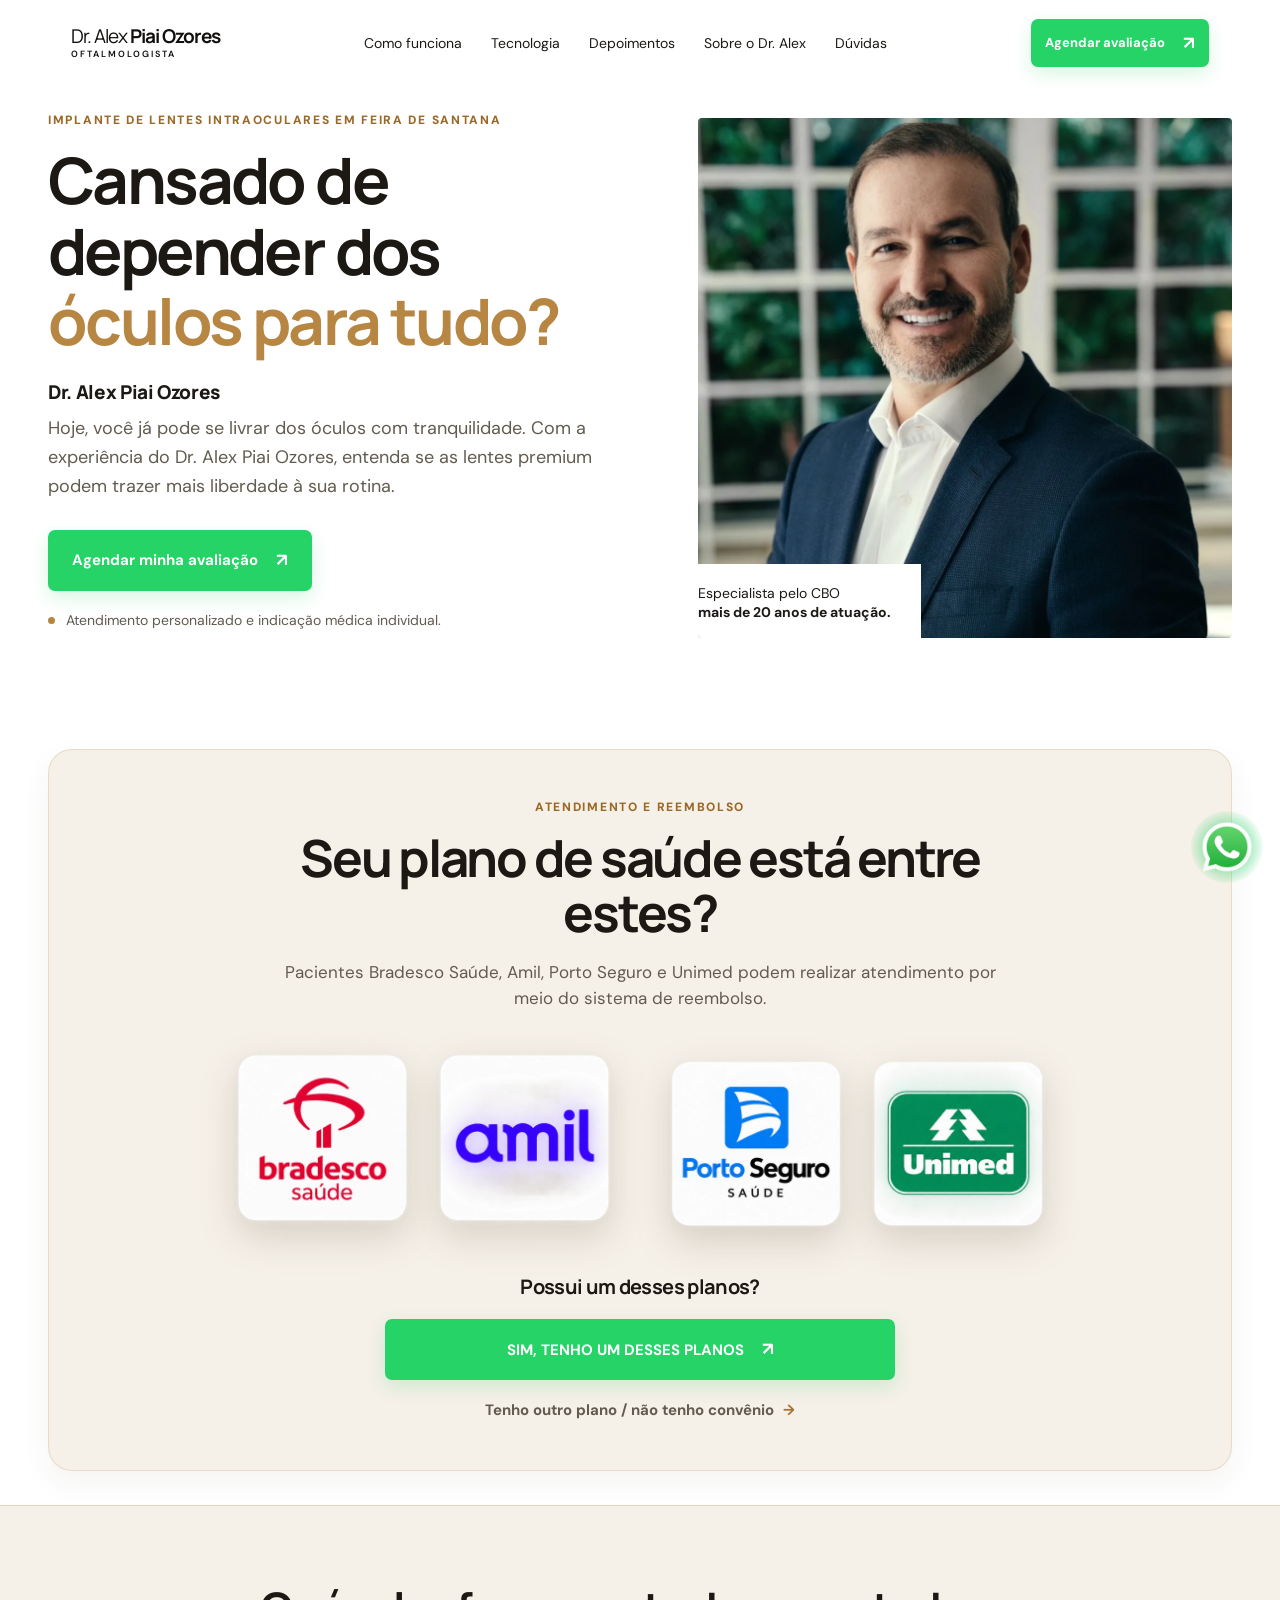
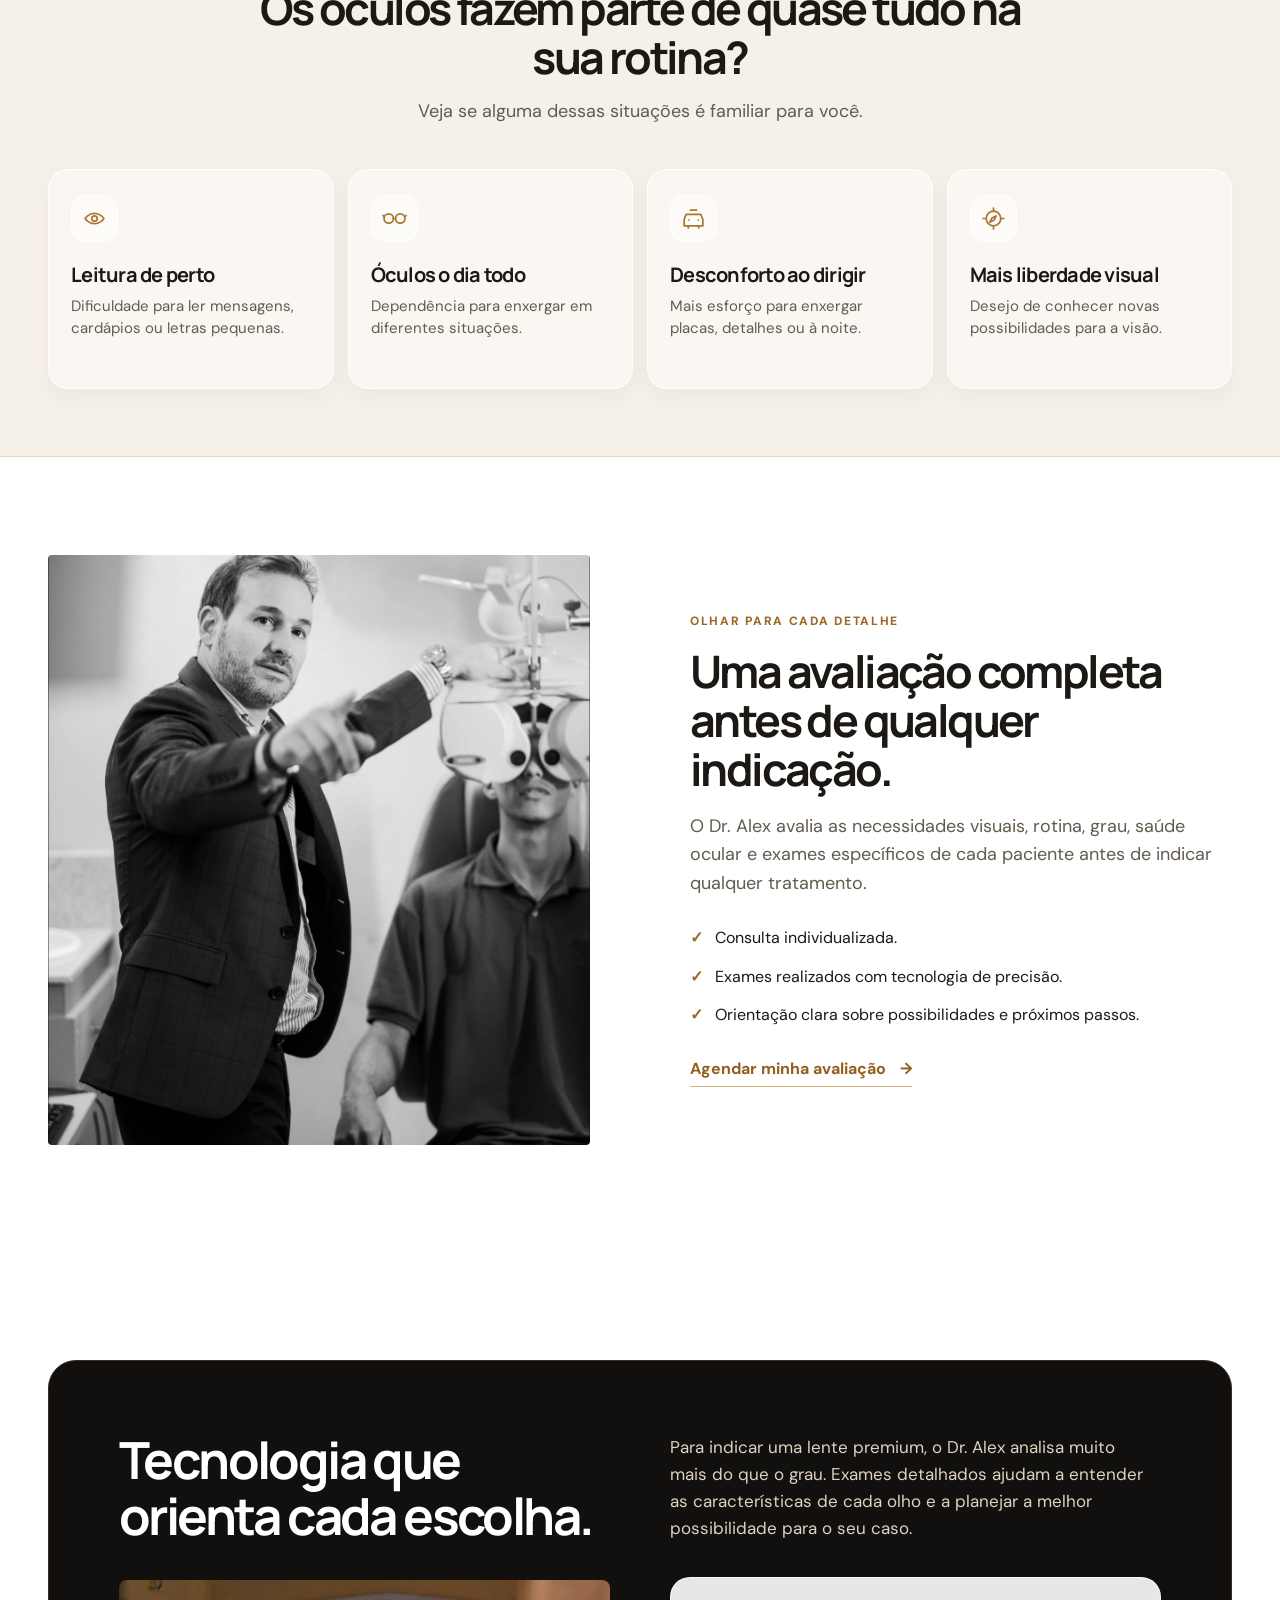
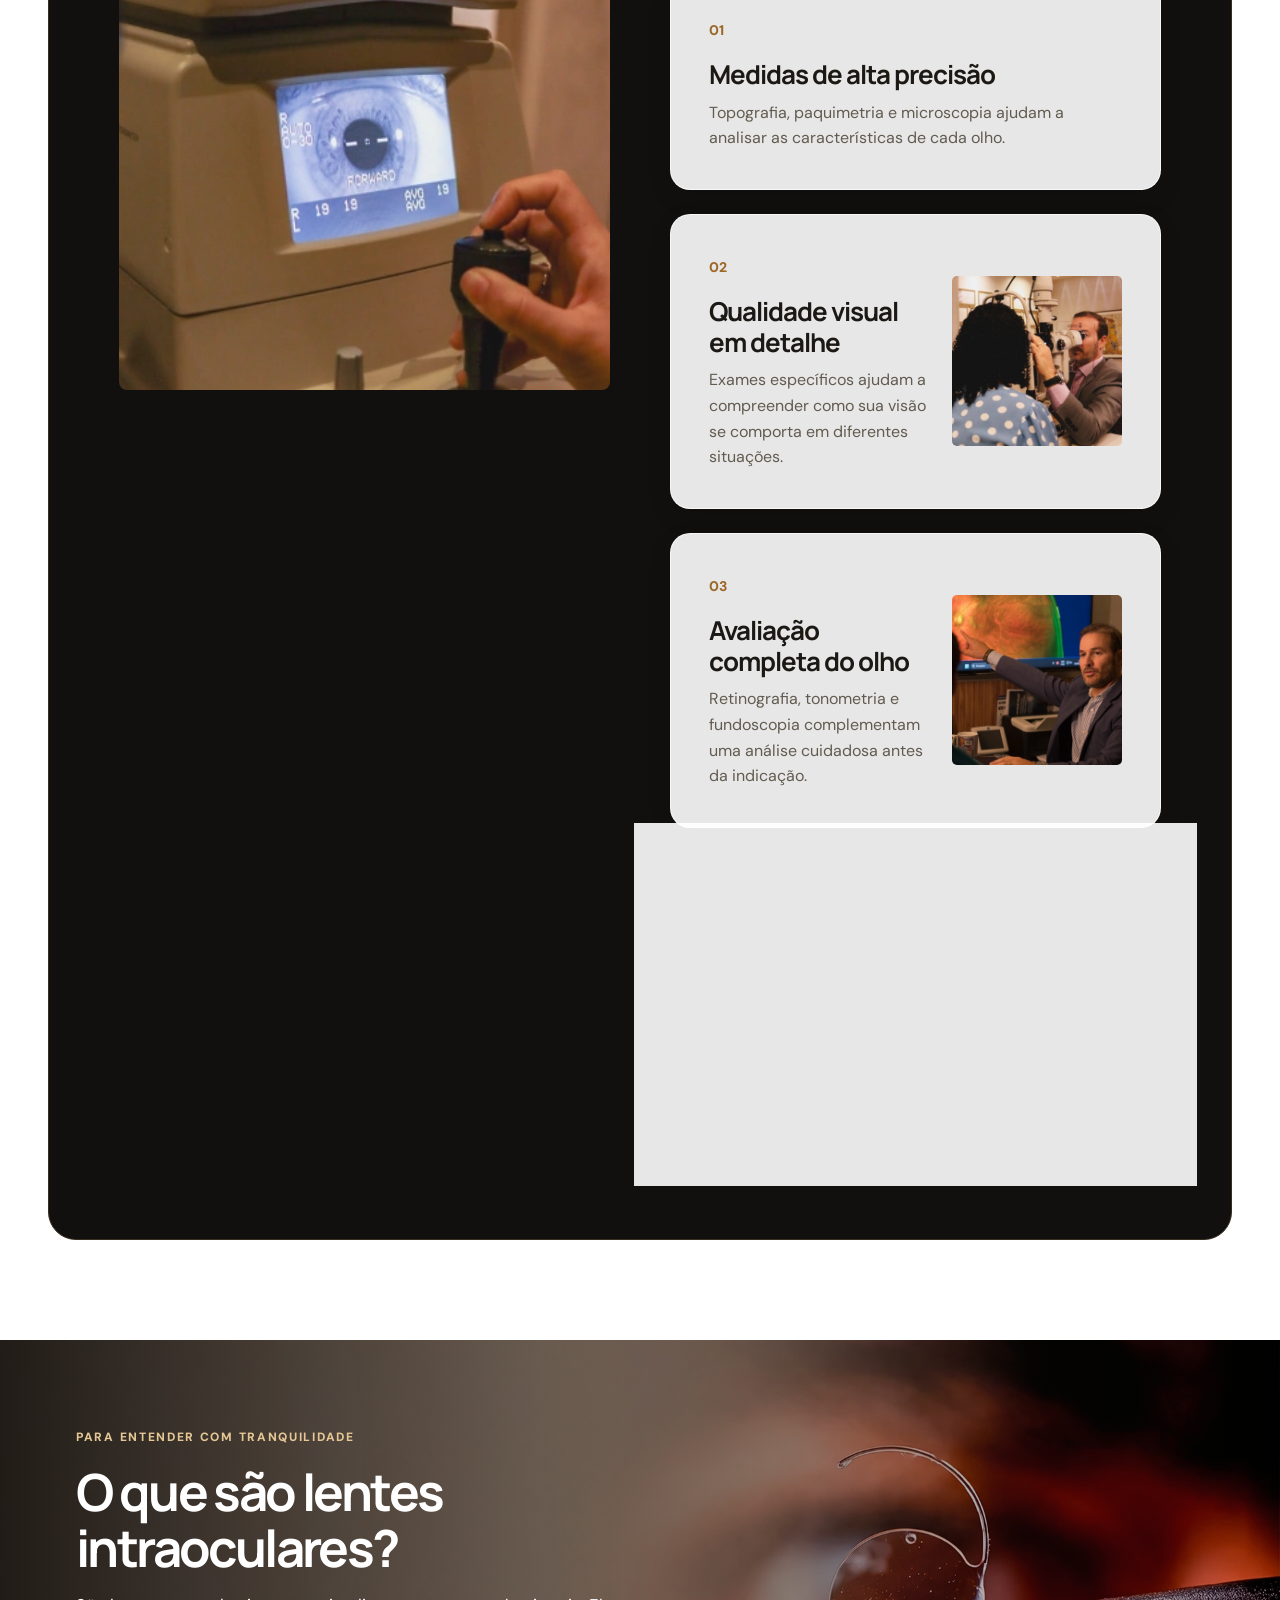
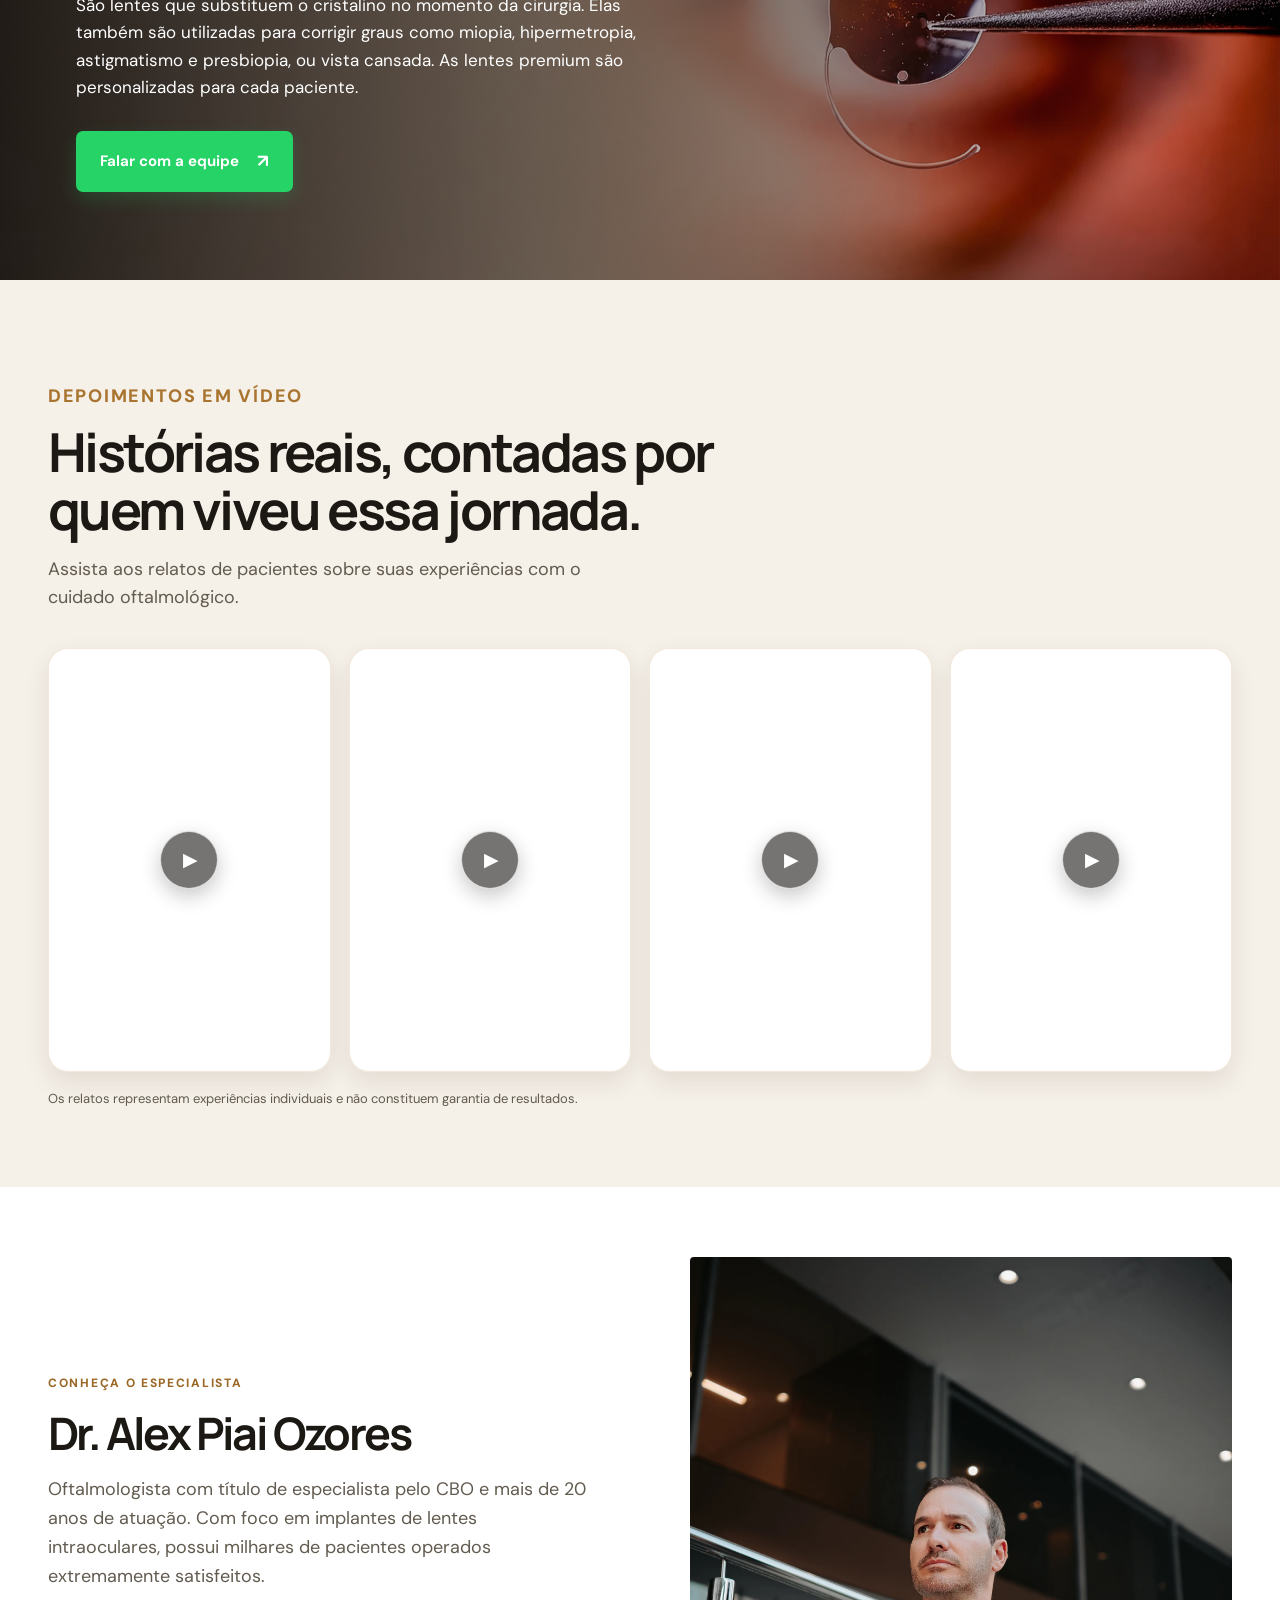
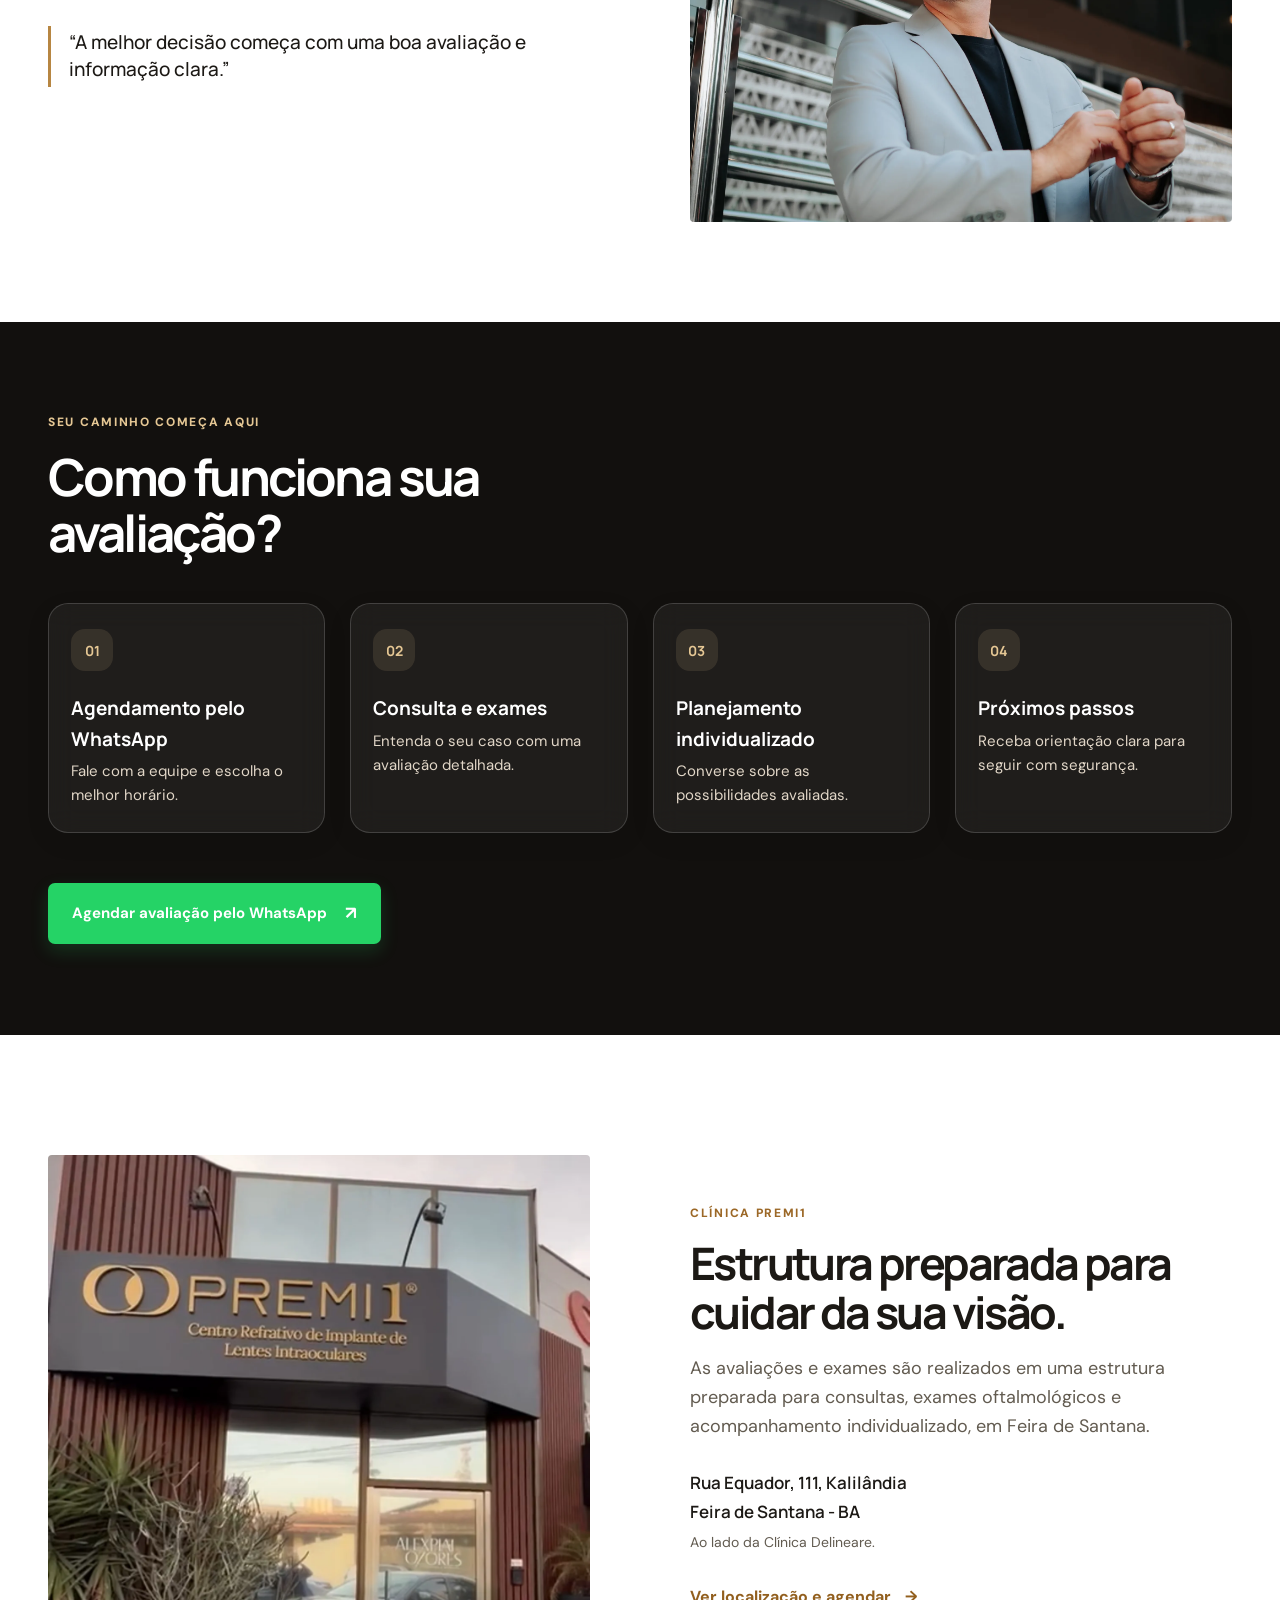
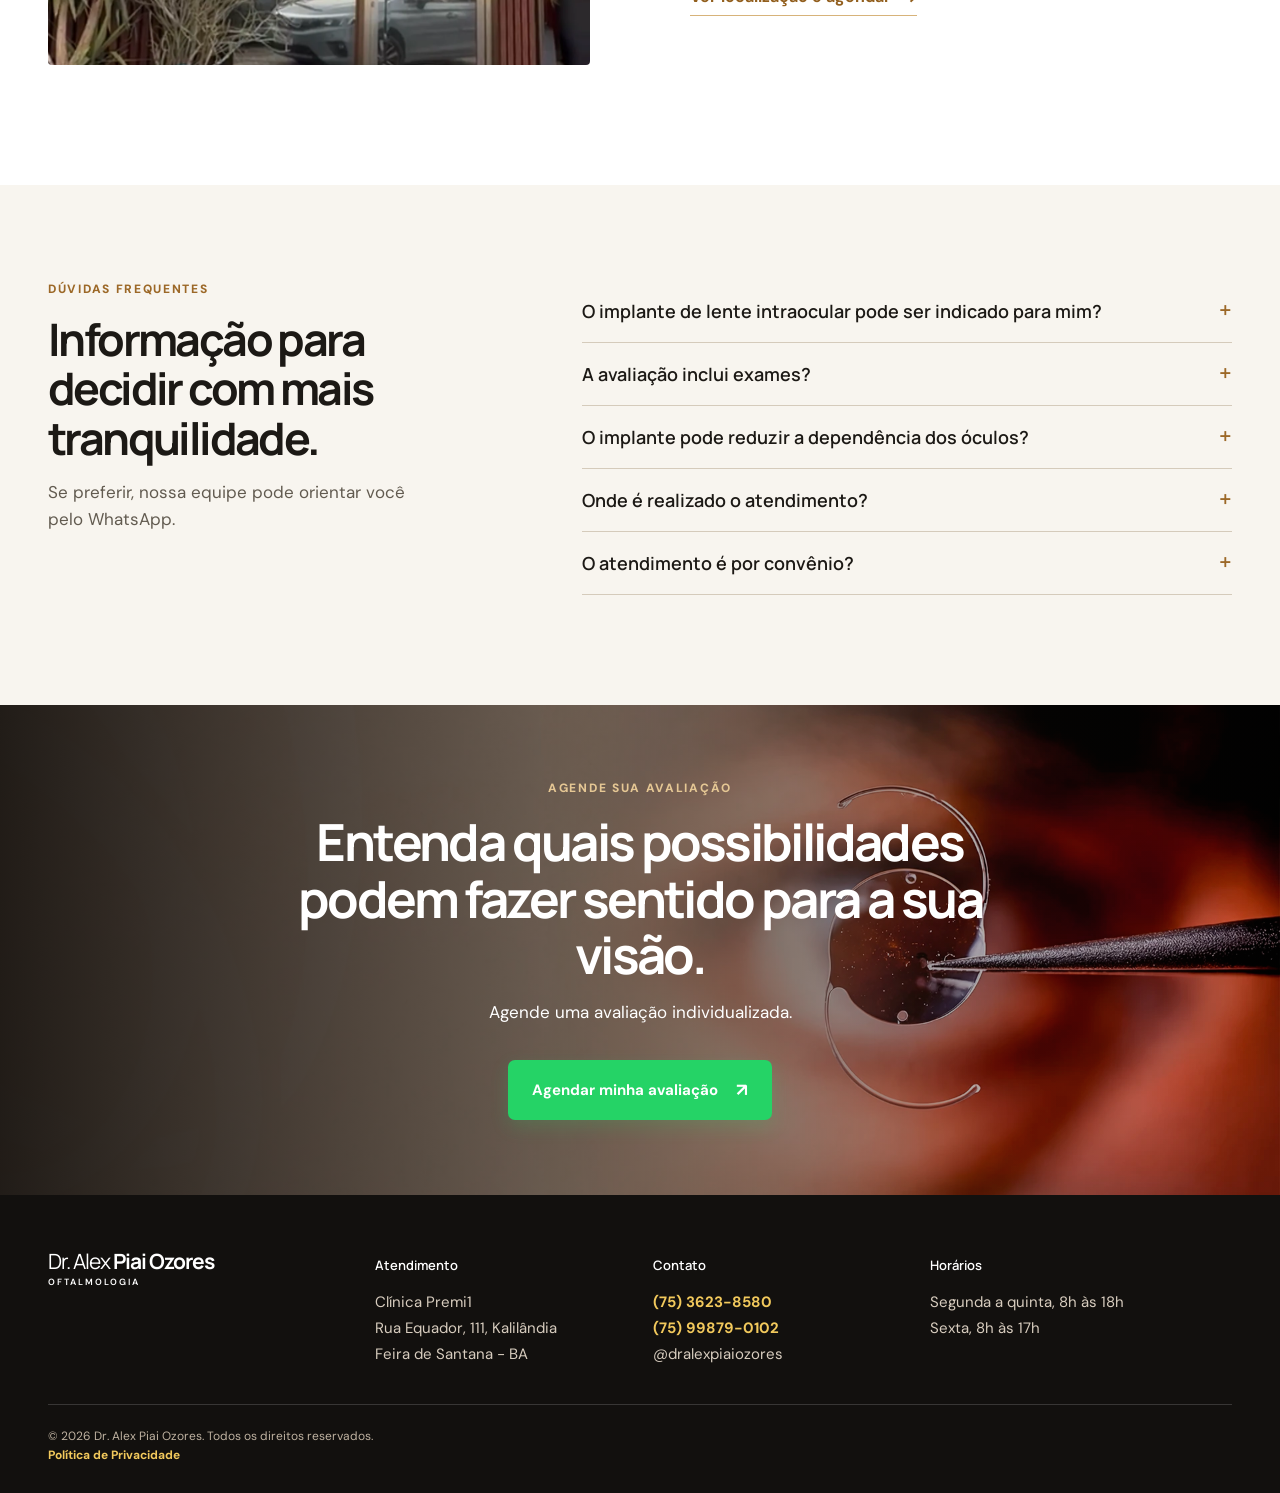
==== commit 195aa78e: "Atualiza cache do alinhamento dos logos de planos" ====
--- a/feira-de-santana/index.html
+++ b/feira-de-santana/index.html
@@ -24,7 +24,7 @@
   <link rel="preconnect" href="https://fonts.googleapis.com">
   <link rel="preconnect" href="https://fonts.gstatic.com" crossorigin>
   <link href="https://fonts.googleapis.com/css2?family=DM+Sans:wght@400;500;600;700&family=Manrope:wght@400;500;600;700;800&display=swap" rel="stylesheet">
-  <link rel="stylesheet" href="assets/css/main.min.css?v=planos-v5">
+  <link rel="stylesheet" href="assets/css/main.min.css?v=planos-v6">
 </head>
 <body data-lp-market="feira">
   <noscript><img height="1" width="1" style="display:none" src="https://www.facebook.com/tr?id=1387568828019134&ev=PageView&noscript=1" alt=""></noscript>
--- a/feira-de-santana/assets/css/main.min.css
+++ b/feira-de-santana/assets/css/main.min.css
@@ -1,3 +1,4 @@
 :root{--black:#12100e;--black2:#1c1813;--gold:#b78642;--gold-light:#e5c794;--paper:#f8f5ef;--text:#1c1915;--muted:#625b50;--line:#dfd5c5;--sans:'DM Sans',Arial,sans-serif;--display:'Manrope',Arial,sans-serif}*{box-sizing:border-box}html{scroll-behavior:smooth}body{margin:0;background:#fff;color:var(--text);font:17px/1.6 var(--sans)}img{display:block;width:100%;height:100%;object-fit:cover}.skip{position:absolute;left:-999px}.skip:focus{left:15px;top:15px;z-index:5;padding:10px;background:#fff}.header{height:90px;max-width:1240px;margin:auto;padding:0 28px;display:flex;align-items:center;justify-content:space-between;gap:24px}.brand,.footer-brand{color:var(--black);text-decoration:none;font:700 21px/1 var(--display);letter-spacing:-1px}.brand span,.footer-brand span{font-weight:400}.brand small,.footer-brand small{display:block;margin-top:6px;font:600 9px/1 var(--sans);letter-spacing:2px;text-transform:uppercase}.header nav{display:flex;gap:29px}.header nav a{color:var(--text);font-size:14px;text-decoration:none}.button{display:inline-flex;align-items:center;justify-content:center;gap:18px;padding:16px 24px;border-radius:7px;background:var(--gold);color:#fff;font-size:15px;font-weight:700;text-decoration:none;transition:.2s}.button:hover{background:#956224;transform:translateY(-2px)}.button span{font-size:18px}.button-small{padding:12px 17px;font-size:13px}.section{max-width:1240px;margin:auto;padding-left:28px;padding-right:28px}.hero{min-height:640px;padding-top:45px;padding-bottom:70px;display:grid;grid-template-columns:1.04fr .96fr;gap:72px;align-items:center}.eyebrow{margin:0 0 15px;color:#9c6827;font-size:12px;font-weight:800;letter-spacing:1.7px;text-transform:uppercase}.eyebrow.light{color:var(--gold-light)}h1,h2,h3{font-family:var(--display)}h1,h2{margin:0;letter-spacing:-2.6px;line-height:1.1}.hero h1{max-width:680px;font-size:clamp(42px,5vw,68px)}.hero h1 em{color:var(--gold);font-style:normal}.signature{margin:22px 0 9px;font:600 17px var(--display)}.lead{max-width:565px;margin:0 0 29px;color:var(--muted);font-size:18px}.microcopy{margin-top:18px;color:var(--muted);font-size:14px}.microcopy i{display:inline-block;width:7px;height:7px;margin:0 7px 1px 0;border-radius:50%;background:var(--gold)}.hero-image{position:relative;height:520px;overflow:hidden;border-radius:4px}.hero-image img{object-position:center 25%}.image-caption{position:absolute;bottom:0;left:0;padding:20px 30px 15px 0;background:#fff;font-size:14px;line-height:1.4}.identification{padding-top:70px;padding-bottom:115px}.identification h2,.assessment h2,.benefits h2,.about h2,.facility h2,.faq h2{max-width:680px;font-size:clamp(34px,3.5vw,49px)}.situation-grid{display:grid;grid-template-columns:repeat(4,1fr);gap:14px;margin-top:43px}.situation-grid article{min-height:165px;padding:23px;border:1px solid var(--line);border-radius:8px}.situation-grid b,.steps b{color:#9c6827;font:700 14px var(--display)}.situation-grid p{margin:25px 0 0;font-size:17px;line-height:1.4}.closing{max-width:650px;margin-top:30px;color:var(--muted);font-size:17px}.two-col{display:grid;grid-template-columns:1fr 1fr;gap:100px;align-items:center}.assessment{max-width:none;padding:92px max(28px,calc((100vw - 1184px)/2));background:var(--paper)}.portrait{height:590px;overflow:hidden;border-radius:4px}.assessment-copy>p:not(.eyebrow),.about-copy>p:not(.eyebrow),.facility-copy>p:not(.eyebrow){color:var(--muted);font-size:18px}.check-list{padding:0;margin:27px 0;list-style:none}.check-list li{margin:13px 0;font-size:16px}.check-list li:before{content:'✓';margin-right:12px;color:#9c6827;font-weight:bold}.text-link{display:inline-flex;gap:14px;padding-bottom:5px;border-bottom:1px solid #d7b37a;color:#925f1e;font-size:16px;font-weight:700;text-decoration:none}.technology-wrap{padding-top:100px;padding-bottom:100px}.technology{display:grid;grid-template-columns:1fr 1fr;gap:60px;padding:70px;border:1px solid #3a2e21;border-radius:28px;background:var(--black);color:#fff}.technology h2,.lens-banner h2,.steps h2,.final-cta h2{max-width:540px;font-size:clamp(37px,4vw,54px)}.tech-sticky{position:sticky;top:25px}.tech-sticky img{height:375px;margin-top:37px;border-radius:8px}.tech-cards>p{max-width:480px;margin:3px 0 35px;color:#ded2c0;font-size:17px}.tech-card{margin:17px 0;padding:33px;border:1px solid #e7d8c4;border-radius:9px;background:#fff;color:var(--text)}.tech-card span{color:#9c6827;font-size:14px;font-weight:800}.tech-card h3{margin:16px 0 9px;font-size:26px;letter-spacing:-1px;line-height:1.2}.tech-card p{margin:0;color:var(--muted);font-size:15px}.tech-card.with-image{display:grid;grid-template-columns:1fr 130px;gap:20px;align-items:center}.tech-card.with-image img{height:130px;border-radius:5px}.lens-banner,.final-cta{position:relative;max-width:none;height:540px;overflow:hidden;color:#fff}.lens-banner>img,.final-cta>img{position:absolute;inset:0}.lens-banner:after,.final-cta:after{position:absolute;inset:0;content:'';background:linear-gradient(90deg,rgba(15,12,9,.92),rgba(15,12,9,.56),rgba(15,12,9,.1))}.lens-banner>div,.final-cta>div{position:relative;z-index:1;display:flex;flex-direction:column;align-items:flex-start;justify-content:center;height:100%;padding:0 max(28px,calc((100vw - 1184px)/2))}.lens-banner>div>*{max-width:580px}.lens-banner p:not(.eyebrow),.final-cta p:not(.eyebrow){max-width:600px;font-size:17px}.button-white{margin-top:13px;background:#ead7b0;color:var(--black)}.button-white:hover{background:#fff3d9}.benefits{padding-top:110px;padding-bottom:115px}.benefits h2{margin-bottom:50px}.benefit-grid{display:grid;grid-template-columns:repeat(4,1fr);gap:25px}.benefit-grid article{padding-top:21px;border-top:1px solid var(--line)}.benefit-grid i{color:#9c6827;font-size:23px;font-style:normal}.benefit-grid h3{margin:17px 0 7px;font-size:20px;letter-spacing:-.5px}.benefit-grid p{margin:0;color:var(--muted);font-size:15px}.about{padding-top:70px;padding-bottom:100px}.about-photo{height:565px;overflow:hidden;border-radius:4px}.about-photo img{object-position:center 35%}.quote{margin-top:35px!important;padding:3px 0 3px 18px;border-left:3px solid var(--gold);color:var(--text)!important;font:500 19px/1.45 var(--display)!important}.steps{max-width:none;padding:91px max(28px,calc((100vw - 1184px)/2));background:var(--black);color:#fff}.steps h2{margin-bottom:43px}.steps-grid{display:grid;grid-template-columns:repeat(4,1fr);gap:25px;margin-bottom:37px}.steps-grid article{padding-top:21px;border-top:1px solid rgba(255,255,255,.28)}.steps-grid b{color:var(--gold-light)}.steps-grid h3{margin:17px 0 5px;font-size:19px}.steps-grid p{margin:0;color:#e2d7c8;font-size:15px}.facility{padding-top:120px;padding-bottom:120px}.facility-photo{height:510px;overflow:hidden;border-radius:4px}.facility address{margin:28px 0;font:600 17px/1.7 var(--display)}.facility address small{color:var(--muted);font:400 14px var(--sans)}.faq{display:grid;grid-template-columns:.8fr 1.2fr;gap:100px;max-width:none;padding:95px max(28px,calc((100vw - 1184px)/2)) 110px;background:var(--paper)}.faq>div>p:not(.eyebrow){max-width:370px;color:var(--muted)}.accordions details{padding:19px 0;border-bottom:1px solid #d5cbbb}.accordions summary{display:flex;justify-content:space-between;gap:15px;list-style:none;cursor:pointer;font:600 18px var(--display)}.accordions summary::-webkit-details-marker{display:none}.accordions summary span{color:#9c6827;font-size:22px;line-height:1}.accordions details[open] summary span{transform:rotate(45deg)}.accordions p{margin:13px 35px 0 0;color:var(--muted);font-size:15px}.final-cta{height:490px}.final-cta>div{align-items:center;text-align:center}.final-cta h2{max-width:720px}.final-cta .button{margin-top:16px}footer{display:grid;grid-template-columns:1.2fr 1fr 1fr 1.2fr;gap:25px;padding:56px max(28px,calc((100vw - 1184px)/2)) 28px;background:var(--black);color:#d8cdbf}footer .footer-brand{color:#fff}footer b{color:#fff;font:600 13px var(--display)}footer p{margin:11px 0;font-size:15px;line-height:1.75}.copyright{grid-column:1/-1;padding-top:22px;border-top:1px solid rgba(255,255,255,.16);color:#bfb2a1;font-size:12px}.whatsapp-float{display:none;position:fixed;right:18px;bottom:18px;z-index:4;width:56px;height:56px;align-items:center;justify-content:center;border-radius:50%;background:var(--gold);box-shadow:0 6px 18px rgba(0,0,0,.22);color:#fff;font-size:30px;text-decoration:none}.reveal{opacity:0;transform:translateY(17px);transition:.6s ease}.reveal.show{opacity:1;transform:none}@media(max-width:820px){body{font-size:16px}.header{height:72px;padding:0 20px}.header nav,.header .button{display:none}.section{padding-left:20px;padding-right:20px}.hero{grid-template-columns:1fr;gap:35px;min-height:0;padding-top:38px;padding-bottom:56px}.hero h1{font-size:43px;letter-spacing:-2px}.lead,.assessment-copy>p:not(.eyebrow),.about-copy>p:not(.eyebrow),.facility-copy>p:not(.eyebrow){font-size:17px}.hero-image{height:430px}.identification{padding-top:55px;padding-bottom:65px}.situation-grid{grid-template-columns:1fr 1fr;gap:10px;margin-top:28px}.situation-grid article{min-height:140px;padding:17px}.situation-grid p{margin-top:18px;font-size:16px}.two-col{grid-template-columns:1fr;gap:35px}.assessment{padding:60px 20px}.portrait{height:440px}.assessment-copy h2,.identification h2,.benefits h2,.about h2,.facility h2,.faq h2{font-size:35px;letter-spacing:-1.8px}.technology-wrap{padding:60px 20px}.technology{grid-template-columns:1fr;gap:28px;padding:36px 20px;border-radius:20px}.tech-sticky{position:static}.tech-sticky img{height:330px;margin-top:28px}.tech-card{padding:25px 20px}.lens-banner,.final-cta{height:600px}.lens-banner>img,.final-cta>img{object-position:66% center}.lens-banner:after,.final-cta:after{background:rgba(15,12,9,.76)}.lens-banner>div,.final-cta>div{padding:35px 20px}.lens-banner h2,.steps h2,.final-cta h2,.technology h2{font-size:37px;letter-spacing:-1.8px}.benefits{padding-top:60px;padding-bottom:65px}.benefit-grid,.steps-grid{grid-template-columns:1fr 1fr;gap:25px 18px}.about{padding-top:50px;padding-bottom:60px}.about-photo{height:490px;grid-row:1}.steps{padding:60px 20px}.facility{padding-top:60px;padding-bottom:65px}.facility-photo{height:400px}.faq{grid-template-columns:1fr;gap:35px;padding:60px 20px}.final-cta{height:550px}footer{grid-template-columns:1fr 1fr;gap:27px 15px;padding:45px 20px 25px}.whatsapp-float{display:flex}}@media(max-width:400px){.hero h1{font-size:37px}.situation-grid,.steps-grid,.benefit-grid,footer{grid-template-columns:1fr}.hero-image{height:380px}.tech-card.with-image{grid-template-columns:1fr}.tech-card.with-image img{display:none}}.identification{text-align:center}.section-label{display:flex;justify-content:center;align-items:center;gap:8px}.section-label svg{width:18px;height:18px;fill:none;stroke:currentColor;stroke-width:2;stroke-linecap:round;stroke-linejoin:round}.identification h2{margin:auto;max-width:800px}.situation-grid{margin-top:70px;text-align:left}.situation-grid article{min-height:0;padding:0;border:0;border-radius:0}.situation-grid article>svg{width:52px;height:52px;fill:none;stroke:#ad7832;stroke-width:2.6;stroke-linecap:round;stroke-linejoin:round}.situation-grid h3{margin:19px 0 11px;font-size:24px;line-height:1.12;letter-spacing:-1px}.situation-grid p{margin:0;max-width:235px;color:var(--muted);font-size:16px;line-height:1.55}.section-cta{width:100%;margin-top:75px;border-radius:28px}.closing{margin:12px auto 0;font-size:14px;letter-spacing:.5px}@media(max-width:820px){.situation-grid{margin-top:42px}.situation-grid article{padding:5px 2px}.situation-grid h3{font-size:19px}.situation-grid p{font-size:15px}.section-cta{margin-top:45px;border-radius:9px}.closing{font-size:13px}}.identification{position:relative;isolation:isolate;padding-top:105px;padding-bottom:105px}.identification:before{position:absolute;z-index:-1;top:0;bottom:0;left:50%;width:100vw;content:'';transform:translateX(-50%);background:#f5f0e8;border-top:1px solid rgba(183,134,66,.26);border-bottom:1px solid rgba(183,134,66,.26)}.assessment{background:#fff;padding-top:115px;padding-bottom:115px}.technology{align-items:stretch}.tech-intro{align-self:stretch}.tech-cards{padding-bottom:4px}.tech-card{margin:0 0 24px;padding:38px}.tech-card p{font-size:16px;line-height:1.6}.tech-card.with-image{grid-template-columns:1fr 145px}.tech-card.with-image img{height:145px}@media(max-width:820px){.identification{padding-top:65px;padding-bottom:65px}.assessment{padding-top:70px;padding-bottom:70px}.tech-card{margin-bottom:18px;padding:27px 22px}.tech-card p,.accordions p,.steps-grid p,.benefit-grid p{font-size:16px}.tech-card.with-image{grid-template-columns:1fr}.tech-card.with-image img{display:none}.tech-sticky img{object-position:center}.portrait img{object-position:center 25%}.hero-image img{object-position:center 20%}.button{min-height:52px}}.identification{padding-top:78px;padding-bottom:80px;text-align:center}.identification h2{max-width:790px;margin:0 auto}.identification-intro{margin:15px auto 0;color:var(--muted);font-size:18px}.situation-grid{display:grid;grid-template-columns:repeat(4,minmax(0,1fr));gap:14px;margin-top:43px;text-align:left}.situation-grid article{min-height:220px;padding:25px 22px;border:1px solid rgba(255,255,255,.78);border-radius:20px;background:rgba(255,255,255,.46);box-shadow:0 8px 24px rgba(73,53,27,.045);backdrop-filter:blur(13px);-webkit-backdrop-filter:blur(13px);transition:transform .22s ease,background-color .22s ease,box-shadow .22s ease}.situation-grid article:hover{transform:translateY(-4px);background:rgba(255,255,255,.68);box-shadow:0 13px 30px rgba(73,53,27,.08)}.situation-grid b{display:none}.situation-grid article>svg{display:none}.situation-icon{display:flex;width:47px;height:47px;align-items:center;justify-content:center;border:1px solid rgba(255,255,255,.8);border-radius:15px;background:rgba(255,255,255,.45);color:#aa7634;transition:background-color .22s ease,color .22s ease,box-shadow .22s ease}.situation-grid article:hover .situation-icon{background:rgba(230,198,143,.33);color:#8d5e25;box-shadow:0 5px 15px rgba(176,126,52,.13)}.situation-icon svg{width:25px;height:25px;fill:none;stroke:currentColor;stroke-width:1.65;stroke-linecap:round;stroke-linejoin:round}.situation-grid h3{margin:21px 0 8px;font-size:20px;line-height:1.2;letter-spacing:-.75px}.situation-grid p{max-width:none;margin:0;color:var(--muted);font-size:15px;line-height:1.5}@media(max-width:820px){.identification{padding-top:58px;padding-bottom:60px}.identification h2{font-size:34px}.identification-intro{font-size:17px}.situation-grid{display:flex;gap:13px;overflow-x:auto;margin:32px -20px 0;padding:2px 20px 10px;scroll-snap-type:x mandatory;scroll-behavior:smooth;-webkit-overflow-scrolling:touch}.situation-grid::-webkit-scrollbar{display:none}.situation-grid article{min-width:278px;min-height:205px;padding:24px;scroll-snap-align:start}.situation-icon{width:50px;height:50px}.situation-icon svg{width:27px;height:27px}.situation-grid h3{font-size:20px}.situation-grid p{font-size:16px}}.tech-card{border:1px solid rgba(255,255,255,.72);border-radius:20px;background:rgba(255,255,255,.9);box-shadow:0 8px 24px rgba(0,0,0,.11);backdrop-filter:blur(13px);-webkit-backdrop-filter:blur(13px);transition:transform .22s ease,background-color .22s ease,box-shadow .22s ease}.tech-card:hover{transform:translateY(-4px);background:rgba(255,255,255,.98);box-shadow:0 14px 30px rgba(0,0,0,.17)}.benefit-grid article{min-height:185px;padding:25px 22px;border:1px solid rgba(255,255,255,.82);border-radius:20px;background:rgba(248,245,239,.56);box-shadow:0 8px 24px rgba(73,53,27,.045);backdrop-filter:blur(13px);-webkit-backdrop-filter:blur(13px);transition:transform .22s ease,background-color .22s ease,box-shadow .22s ease}.benefit-grid article:hover{transform:translateY(-4px);background:rgba(255,255,255,.76);box-shadow:0 13px 30px rgba(73,53,27,.08)}.benefit-grid i{display:flex;width:45px;height:45px;align-items:center;justify-content:center;border:1px solid rgba(255,255,255,.8);border-radius:15px;background:rgba(255,255,255,.5);transition:background-color .22s ease,color .22s ease}.benefit-grid article:hover i{background:rgba(230,198,143,.33);color:#8d5e25}.steps-grid article{min-height:205px;padding:25px 22px;border:1px solid rgba(255,255,255,.16);border-radius:20px;background:rgba(255,255,255,.055);box-shadow:0 8px 24px rgba(0,0,0,.09);backdrop-filter:blur(13px);-webkit-backdrop-filter:blur(13px);transition:transform .22s ease,background-color .22s ease,border-color .22s ease}.steps-grid article:hover{transform:translateY(-4px);border-color:rgba(229,199,148,.35);background:rgba(255,255,255,.095)}.steps-grid b{display:inline-flex;width:42px;height:42px;align-items:center;justify-content:center;border-radius:14px;background:rgba(229,199,148,.12);font-size:14px}.steps-grid h3{margin-top:22px}@media(max-width:820px){.tech-card,.benefit-grid article,.steps-grid article{border-radius:18px}.benefit-grid article,.steps-grid article{min-height:0;padding:22px 19px}.benefit-grid i{width:42px;height:42px}.steps-grid b{width:39px;height:39px}}.testimonials{max-width:none;padding:86px max(28px,calc((100vw - 1184px)/2)) 82px;background:#17130f;color:#fff}.testimonials-heading{display:flex;align-items:end;justify-content:space-between;gap:45px;margin-bottom:37px}.testimonials h2{max-width:640px;font-size:clamp(34px,3.6vw,50px);letter-spacing:-2.4px;line-height:1.08}.testimonials-heading>p{max-width:290px;margin:0;color:#d8cdbf;font-size:16px}.review-track{display:flex;gap:16px;overflow-x:auto;padding:2px 2px 15px;scroll-snap-type:x mandatory;scroll-behavior:smooth}.review-track::-webkit-scrollbar{height:6px}.review-track::-webkit-scrollbar-thumb{border-radius:9px;background:rgba(229,199,148,.35)}.review-card{display:flex;min-width:345px;min-height:286px;flex:0 0 345px;flex-direction:column;padding:24px;border:1px solid rgba(255,255,255,.15);border-radius:20px;background:rgba(255,255,255,.065);box-shadow:0 10px 24px rgba(0,0,0,.11);backdrop-filter:blur(13px);-webkit-backdrop-filter:blur(13px);scroll-snap-align:start}.review-author{display:flex;align-items:center;gap:11px}.avatar{display:flex;width:39px;height:39px;align-items:center;justify-content:center;border-radius:50%;color:#fff;font:700 12px var(--display)}.avatar-suh{background:#73514e}.avatar-jc{background:#93725b}.avatar-rose{background:#8b6558}.avatar-ja{background:#71828b}.avatar-eduardo{background:#bd4019}.avatar-emanuella{background:#69564b}.review-author h3{margin:0;font:600 16px var(--display)}.review-author small{display:block;color:#d8cdbf;font-size:12px}.stars{margin-top:20px;color:#f3ba4d;font-size:18px;letter-spacing:1px}.stars small{margin-left:6px;color:#d8cdbf;font-size:13px;letter-spacing:0}.review-card>p{margin:13px 0 0;color:#fff;font-size:16px;line-height:1.55}.google-source{margin-top:auto;padding-top:16px;color:#e5c794;font-size:12px;font-weight:700}.google-source:before{content:'G';display:inline-flex;width:17px;height:17px;margin-right:7px;align-items:center;justify-content:center;border-radius:50%;background:#fff;color:#4285f4;font:800 11px Arial}.reviews-note{margin:10px 0 0;color:#bfb2a1;font-size:13px}@media(max-width:820px){.testimonials{padding:62px 20px 57px}.testimonials-heading{display:block;margin-bottom:29px}.testimonials-heading>p{margin-top:13px;font-size:16px}.review-track{margin:0 -20px;padding:2px 20px 13px}.review-card{min-width:292px;flex-basis:292px;min-height:278px;padding:22px}.review-card>p{font-size:16px}.reviews-note{margin-top:8px}}.testimonials{position:relative}.carousel-controls{display:contents}.carousel-button{position:absolute;z-index:2;top:58%;display:flex;width:44px;height:44px;align-items:center;justify-content:center;border:1px solid rgba(229,199,148,.45);border-radius:50%;background:#211b15;color:#fff;cursor:pointer;font-size:21px;box-shadow:0 7px 16px rgba(0,0,0,.2);transition:background-color .18s ease,transform .18s ease}.carousel-button--previous{left:max(8px,calc((100vw - 1280px)/2 - 10px))}.carousel-button--next{right:max(8px,calc((100vw - 1280px)/2 - 10px))}.carousel-button:hover{background:rgba(183,134,66,.8);transform:translateY(-2px)}@media(max-width:820px){.carousel-button{display:none}}.header{position:sticky;top:0;z-index:20;max-width:none;padding-left:max(28px,calc((100vw - 1184px)/2));padding-right:max(28px,calc((100vw - 1184px)/2));transition:background-color .24s ease,box-shadow .24s ease,backdrop-filter .24s ease}.header:before{position:absolute;z-index:-1;inset:0;content:'';background:transparent;transition:background-color .24s ease,backdrop-filter .24s ease}.header.is-scrolled:before{background:rgba(255,253,248,.76);backdrop-filter:blur(16px);-webkit-backdrop-filter:blur(16px);border-bottom:1px solid rgba(183,134,66,.16)}.header.is-scrolled{box-shadow:0 5px 20px rgba(48,34,19,.045)}.whatsapp-float{display:flex;overflow:visible;width:62px;height:62px;background:transparent}.whatsapp-float img{position:relative;z-index:2;width:100%;height:100%;object-fit:contain}.whatsapp-float:before,.whatsapp-float:after{position:absolute;z-index:-1;inset:8px;border-radius:50%;content:'';border:1px solid rgba(37,211,102,.25);animation:water-ripple 3.8s ease-out infinite}.whatsapp-float:after{animation-delay:1.9s}@keyframes water-ripple{0%{opacity:.38;transform:scale(1)}75%,100%{opacity:0;transform:scale(1.35)}}@media(max-width:820px){.header{padding-left:20px;padding-right:20px}.header.is-scrolled:before{background:rgba(255,253,248,.84)}.whatsapp-float{width:62px;height:62px}}.header{top:10px;width:min(1184px,calc(100% - 48px));height:66px;margin:0 auto;padding:0 23px;border-radius:16px}.header:before{border-radius:16px}.header.is-scrolled:before{border:1px solid rgba(183,134,66,.16)}.brand{font-size:19px}.brand small{margin-top:4px}.button-small{padding:10px 14px}@media(max-width:820px){.header{top:7px;width:calc(100% - 24px);height:56px;padding:0 15px;border-radius:14px}.header:before{border-radius:14px}.brand{font-size:17px}.brand small{font-size:7px}}.whatsapp-float{display:flex!important;position:fixed!important;right:22px!important;bottom:22px!important;width:62px!important;height:62px!important;align-items:center!important;justify-content:center!important;z-index:100!important}.whatsapp-float img{display:block!important;width:100%!important;height:100%!important;object-fit:contain!important}@media(max-width:820px){.whatsapp-float{right:18px!important;bottom:18px!important}}.whatsapp-float{isolation:isolate;box-shadow:0 8px 20px rgba(0,0,0,.16)}.whatsapp-float:before{display:block!important;z-index:0;inset:-5px;border:0!important;border-radius:50%;background:radial-gradient(circle,rgba(37,211,102,.7) 0%,rgba(37,211,102,.35) 48%,rgba(37,211,102,0) 75%);animation:whatsapp-halo 2.25s ease-in-out infinite!important}.whatsapp-float:after{display:none!important;animation:none!important}@keyframes whatsapp-halo{0%,100%{opacity:.38;transform:scale(.96)}50%{opacity:.95;transform:scale(1.06)}}.whatsapp-float{padding:0!important;border:0!important;background:transparent!important;box-shadow:none!important;outline:0!important}.whatsapp-float img{border:0!important;border-radius:0!important;box-shadow:none!important;background:transparent!important}.button,.button-white{background:#25d366!important;color:#fff!important}.button:hover,.button-white:hover{background:#1cab58!important}.button{box-shadow:0 7px 18px rgba(37,211,102,.18)}.button:hover{box-shadow:0 10px 23px rgba(37,211,102,.26)}@media(max-width:820px){.benefit-grid,.steps-grid{display:flex;gap:13px;overflow-x:auto;margin:32px -20px 0;padding:2px 20px 12px;scroll-snap-type:x mandatory;scroll-behavior:smooth;-webkit-overflow-scrolling:touch}.benefit-grid::-webkit-scrollbar,.steps-grid::-webkit-scrollbar{display:none}.benefit-grid article,.steps-grid article{min-width:278px;min-height:205px;flex:0 0 278px;padding:24px;scroll-snap-align:start}.benefit-grid h3,.steps-grid h3{font-size:20px}.benefit-grid p,.steps-grid p{font-size:16px}.steps-grid{margin-top:0;margin-bottom:32px}.steps .button{width:100%}}.menu-toggle{display:none}@media(max-width:820px){.header{overflow:visible}.header .header-nav{position:absolute;top:calc(100%+9px);right:0;left:0;display:flex;visibility:hidden;flex-direction:column;gap:0;padding:8px;border:1px solid rgba(183,134,66,.16);border-radius:15px;background:rgba(255,253,248,.97);box-shadow:0 14px 32px rgba(48,34,19,.12);opacity:0;transform:translateY(-8px);transition:opacity .2s ease,transform .2s ease,visibility .2s ease;backdrop-filter:blur(16px);-webkit-backdrop-filter:blur(16px)}.header.menu-open .header-nav{visibility:visible;opacity:1;transform:none}.header .header-nav a{padding:13px 14px;border-radius:10px;font-size:15px;font-weight:600}.header .header-nav a:hover{background:rgba(37,211,102,.1)}.menu-toggle{display:flex;width:37px;height:37px;flex-direction:column;align-items:center;justify-content:center;gap:5px;padding:0;border:1px solid rgba(183,134,66,.25);border-radius:11px;background:rgba(255,255,255,.62);cursor:pointer}.menu-toggle span{display:block;width:17px;height:1.5px;border-radius:2px;background:var(--black);transition:transform .2s ease,opacity .2s ease}.header.menu-open .menu-toggle span:nth-child(1){transform:translateY(6.5px) rotate(45deg)}.header.menu-open .menu-toggle span:nth-child(2){opacity:0}.header.menu-open .menu-toggle span:nth-child(3){transform:translateY(-6.5px) rotate(-45deg)}}#avaliacoes{display:none}.video-testimonials{max-width:none;padding:86px max(28px,calc((100vw - 1184px)/2)) 78px;background:#17130f;color:#fff}.video-heading{display:grid;grid-template-columns:1.05fr .95fr;gap:35px;align-items:end;margin-bottom:37px}.video-heading h2{max-width:660px;font:700 clamp(34px,3.6vw,50px)/1.08 var(--display);letter-spacing:-2.4px}.video-heading>p{max-width:390px;margin:0;color:#d8cdbf;font-size:17px}.video-track{display:flex;gap:17px;overflow-x:auto;padding:2px 2px 15px;scroll-snap-type:x mandatory;scroll-behavior:smooth}.video-track::-webkit-scrollbar{height:6px}.video-track::-webkit-scrollbar-thumb{border-radius:9px;background:rgba(229,199,148,.35)}.video-card{position:relative;display:block;min-width:252px;max-width:252px;height:390px;flex:0 0 252px;overflow:hidden;padding:0;border:1px solid rgba(255,255,255,.16);border-radius:20px;background:#31271f;box-shadow:0 10px 24px rgba(0,0,0,.15);cursor:pointer;scroll-snap-align:start;transition:transform .22s ease,box-shadow .22s ease}.video-card:hover{transform:translateY(-4px);box-shadow:0 16px 30px rgba(0,0,0,.25)}.video-card img,.video-card video{width:100%;height:100%;object-fit:cover;filter:brightness(1.12) contrast(1.04) saturate(1.07);transition:filter .22s ease}.video-card:hover img{filter:brightness(1.18) contrast(1.08) saturate(1.1)}.video-card:after{display:none}.video-play{position:absolute;z-index:1;top:50%;left:50%;display:flex;width:58px;height:58px;align-items:center;justify-content:center;padding-left:3px;border:1px solid rgba(255,255,255,.72);border-radius:50%;background:rgba(19,16,13,.58);box-shadow:0 7px 20px rgba(0,0,0,.22);color:#fff;font-size:19px;transform:translate(-50%,-50%);transition:background-color .2s ease,transform .2s ease}.video-card:hover .video-play{background:#25d366;transform:translate(-50%,-50%) scale(1.07)}.video-card.is-playing .video-play{display:none}.video-note{margin:11px 0 0;color:#bfb2a1;font-size:13px}@media(max-width:820px){.video-testimonials{padding:62px 20px 56px}.video-heading{display:block;margin-bottom:28px}.video-heading h2{font-size:35px;letter-spacing:-1.8px}.video-heading>p{margin-top:14px;font-size:16px}.video-track{margin:0 -20px;padding:2px 20px 13px}.video-card{min-width:244px;max-width:244px;height:377px;flex-basis:244px}.video-note{margin-top:9px;font-size:12px}}.video-testimonials{overflow:hidden}.video-heading{display:block;max-width:760px;margin:0 0 36px}.video-heading .eyebrow{margin-bottom:12px}.video-heading h2{max-width:760px;font-size:clamp(38px,4.2vw,56px);letter-spacing:-2.6px}.video-heading>p{max-width:570px;margin:17px 0 0;color:#dfd3c2;font-size:18px;line-height:1.55}.video-track{display:grid;grid-template-columns:repeat(4,minmax(0,1fr));gap:18px;overflow:visible;padding:0}.video-card{min-width:0;max-width:none;width:100%;height:auto;aspect-ratio:2/3;flex:none}.video-note{margin-top:17px}@media(max-width:820px){.video-heading{margin-bottom:27px}.video-heading h2{font-size:36px;letter-spacing:-1.8px}.video-heading>p{font-size:17px}.video-track{display:flex;gap:13px;overflow-x:auto;margin:0 -20px;padding:2px 20px 14px;scroll-snap-type:x mandatory;scroll-behavior:smooth}.video-card{min-width:244px;max-width:244px;width:244px;height:377px;aspect-ratio:auto;flex:0 0 244px;scroll-snap-align:start}.video-note{margin-top:9px}}.video-testimonials{background:#f5f0e8;color:var(--text)}.video-heading .eyebrow{color:#a97430}.video-heading h2{color:var(--text)}.video-heading>p{color:var(--muted)}.video-card{border-color:rgba(183,134,66,.18);background:#fff;box-shadow:0 10px 24px rgba(73,53,27,.1)}.video-card:hover{box-shadow:0 16px 30px rgba(73,53,27,.16)}.video-note{color:var(--muted)}.identification{padding-bottom:68px}.assessment{padding-top:98px}@media(max-width:820px){.identification{padding-bottom:52px}.assessment{padding-top:58px}}.tech-card.with-image{grid-template-columns:1fr 170px}.tech-card.with-image img{height:170px;object-position:center}.tech-sticky img{height:410px;object-position:center}@media(max-width:820px){.tech-sticky img{height:350px}.tech-card.with-image{grid-template-columns:1fr}.tech-card.with-image img{display:none}}.hero .signature{margin-top:23px;color:var(--text);font-size:19px;font-weight:800;letter-spacing:-.35px}@media(max-width:820px){.hero .signature{font-size:18px}}footer .footer-contact a{color:#f2c95c;font-weight:700;text-decoration:none}footer .footer-contact a:hover,footer .footer-contact a:focus-visible{color:#fff7df;text-decoration:underline}
 /* Qualificação de planos — exclusiva da rota Feira de Santana */
 .insurance-qualifier{padding-top:34px;padding-bottom:34px;background:#fff}.insurance-panel{max-width:1184px;margin:0 auto;padding:48px clamp(24px,5vw,68px);border:1px solid rgba(183,134,66,.2);border-radius:24px;background:#f5f0e8;box-shadow:0 12px 30px rgba(73,53,27,.055);text-align:center}.insurance-panel .eyebrow{margin-bottom:13px}.insurance-panel h2{max-width:680px;margin:0 auto;font-size:clamp(34px,4vw,52px);letter-spacing:-2.25px;line-height:1.08}.insurance-lead{max-width:720px;margin:18px auto 0;color:var(--muted);font-size:17px;line-height:1.55}.insurance-logo-grid{display:grid;grid-template-columns:repeat(4,minmax(0,1fr));align-items:center;gap:18px;max-width:850px;margin:28px auto 0}.insurance-logo-card{display:flex;min-height:204px;align-items:center;justify-content:center;overflow:visible;padding:0;border:0;background:transparent;box-shadow:none}.insurance-logo-card img{display:block;width:291px;height:198px;object-fit:contain;filter:drop-shadow(0 14px 18px rgba(73,53,27,.18));transition:transform .2s ease,filter .2s ease}.insurance-logo-card:hover img{filter:drop-shadow(0 18px 23px rgba(73,53,27,.24));transform:translateY(-3px)}.insurance-action{display:flex;align-items:center;flex-direction:column;margin-top:28px}.insurance-action h3{margin:0 0 16px;font-size:20px;letter-spacing:-.65px}.plan-selector{width:min(510px,100%);margin:0}.insurance-qualify-button{display:flex;width:100%;align-items:center;justify-content:center;list-style:none;cursor:pointer;text-transform:uppercase}.insurance-qualify-button::-webkit-details-marker{display:none}.plan-options{display:grid;grid-template-columns:1fr 1fr;gap:10px}.plan-options-inline{width:100%;margin-top:12px}.plan-option{display:flex;align-items:center;justify-content:space-between;padding:16px 17px;border:1px solid rgba(183,134,66,.18);border-radius:14px;background:#fff;color:var(--text);font-size:16px;font-weight:700;text-decoration:none;transition:transform .18s ease,background-color .18s ease,border-color .18s ease}.plan-option:hover,.plan-option:focus-visible{border-color:rgba(37,211,102,.5);background:rgba(37,211,102,.09);transform:translateY(-2px)}.plan-option span{color:#25d366;font-size:18px}.insurance-secondary-link{margin-top:18px;color:var(--muted);font-size:15px;font-weight:700;text-decoration:none}.insurance-secondary-link span{margin-left:5px;color:#a97430}.insurance-secondary-link:hover,.insurance-secondary-link:focus-visible{color:#17130f;text-decoration:underline}@media(max-width:820px){.insurance-qualifier{padding-top:24px;padding-bottom:24px}.insurance-panel{padding:38px 20px;border-radius:20px}.insurance-panel h2{font-size:34px;letter-spacing:-1.65px}.insurance-lead{font-size:16px}.insurance-logo-grid{grid-template-columns:repeat(2,minmax(0,1fr));gap:12px;max-width:390px;margin-top:26px}.insurance-logo-card{min-height:138px}.insurance-logo-card img{width:184px;height:125px}.insurance-action{margin-top:28px}.insurance-action h3{font-size:19px}.insurance-qualify-button{font-size:13px}.insurance-secondary-link{font-size:14px}.plan-options{grid-template-columns:1fr}.plan-option{padding:15px 16px}}
+.insurance-logo-card:nth-child(1) img,.insurance-logo-card:nth-child(2) img{transform:translateY(-14px)}.insurance-logo-card:nth-child(3) img,.insurance-logo-card:nth-child(4) img{transform:translateY(14px)}
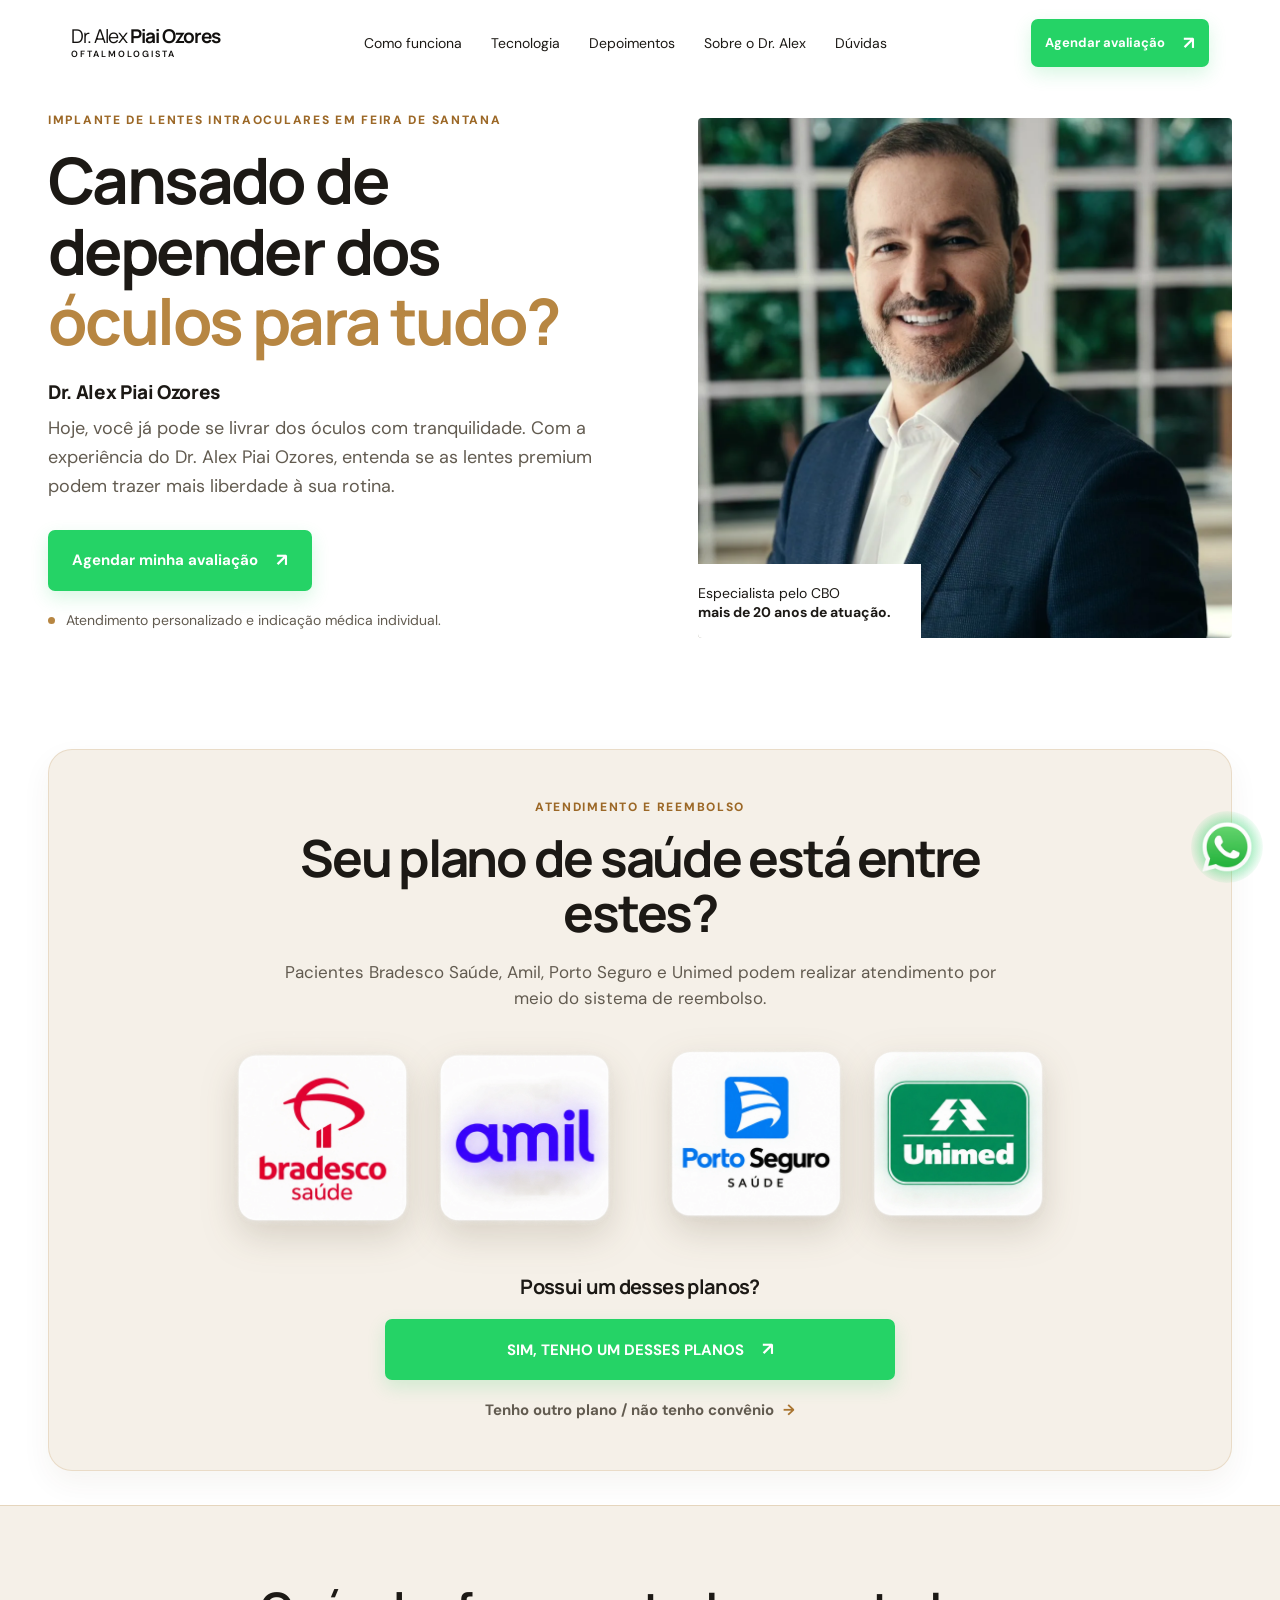
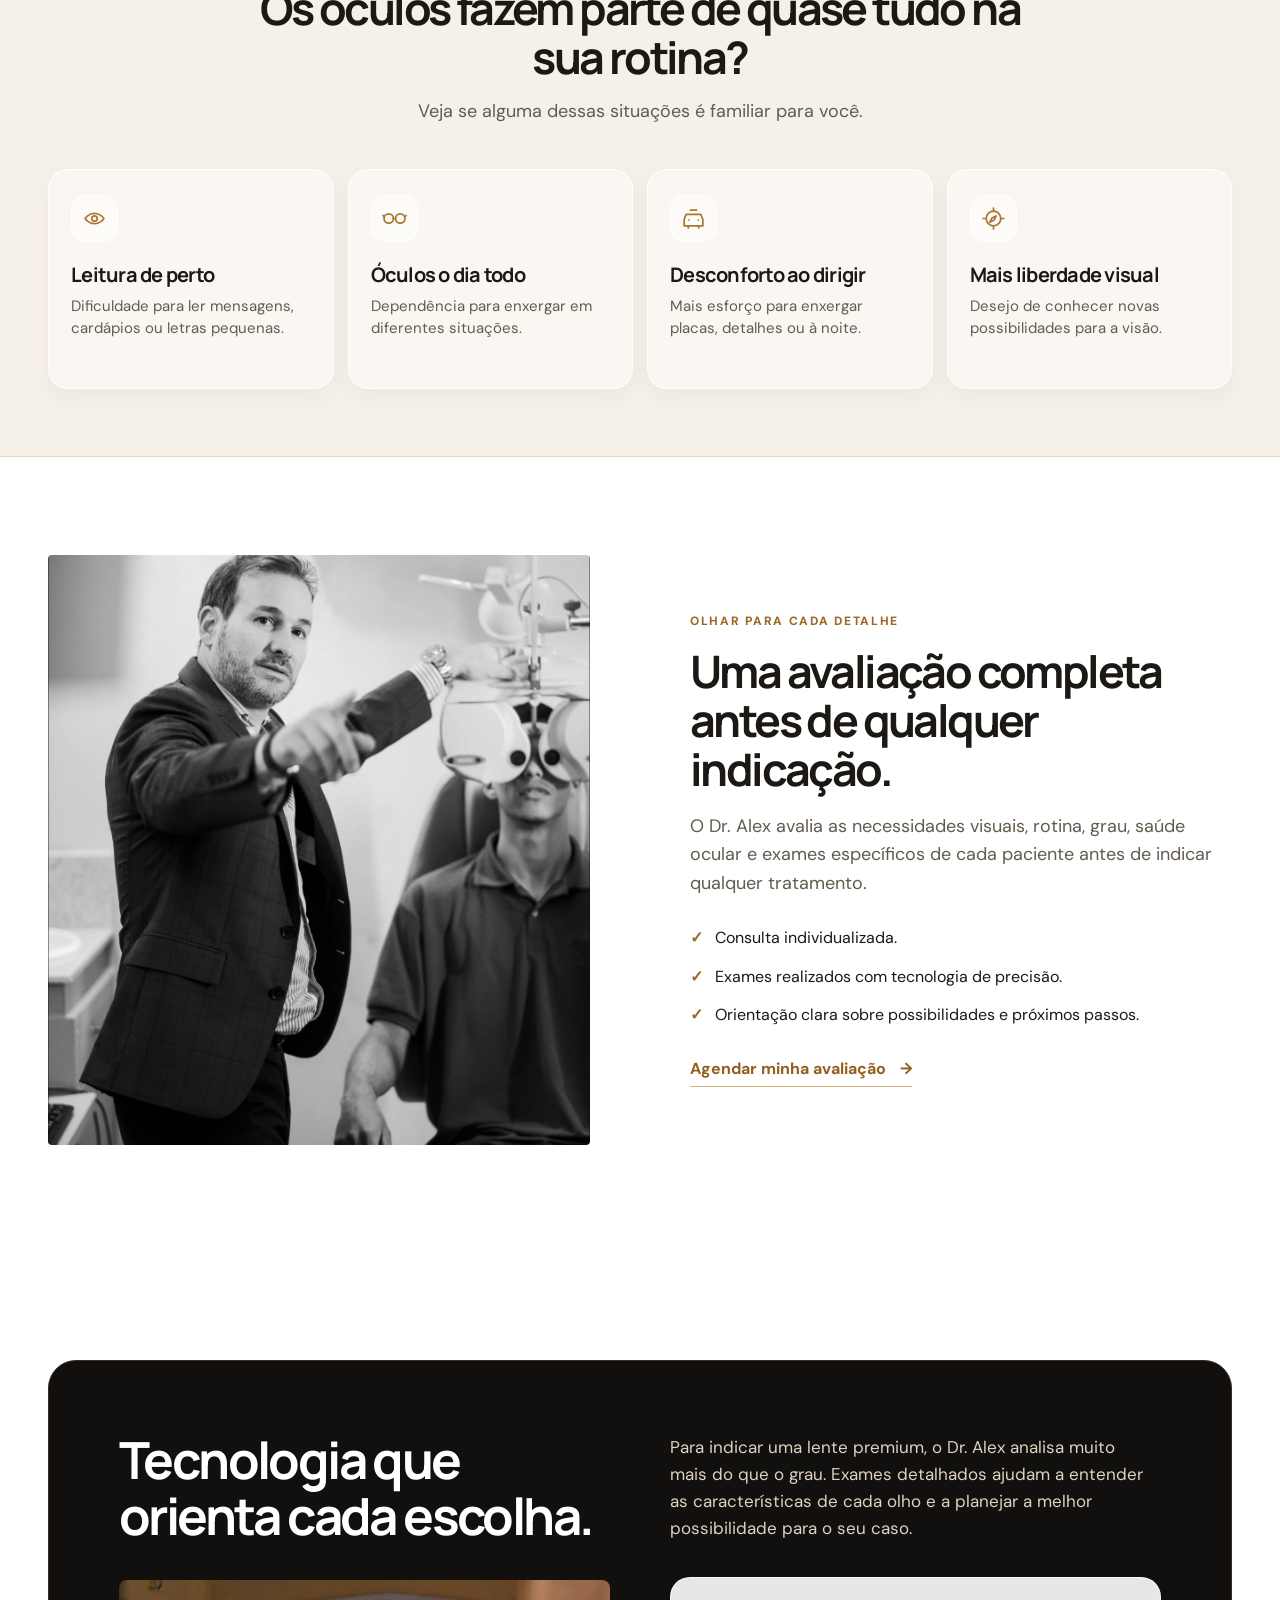
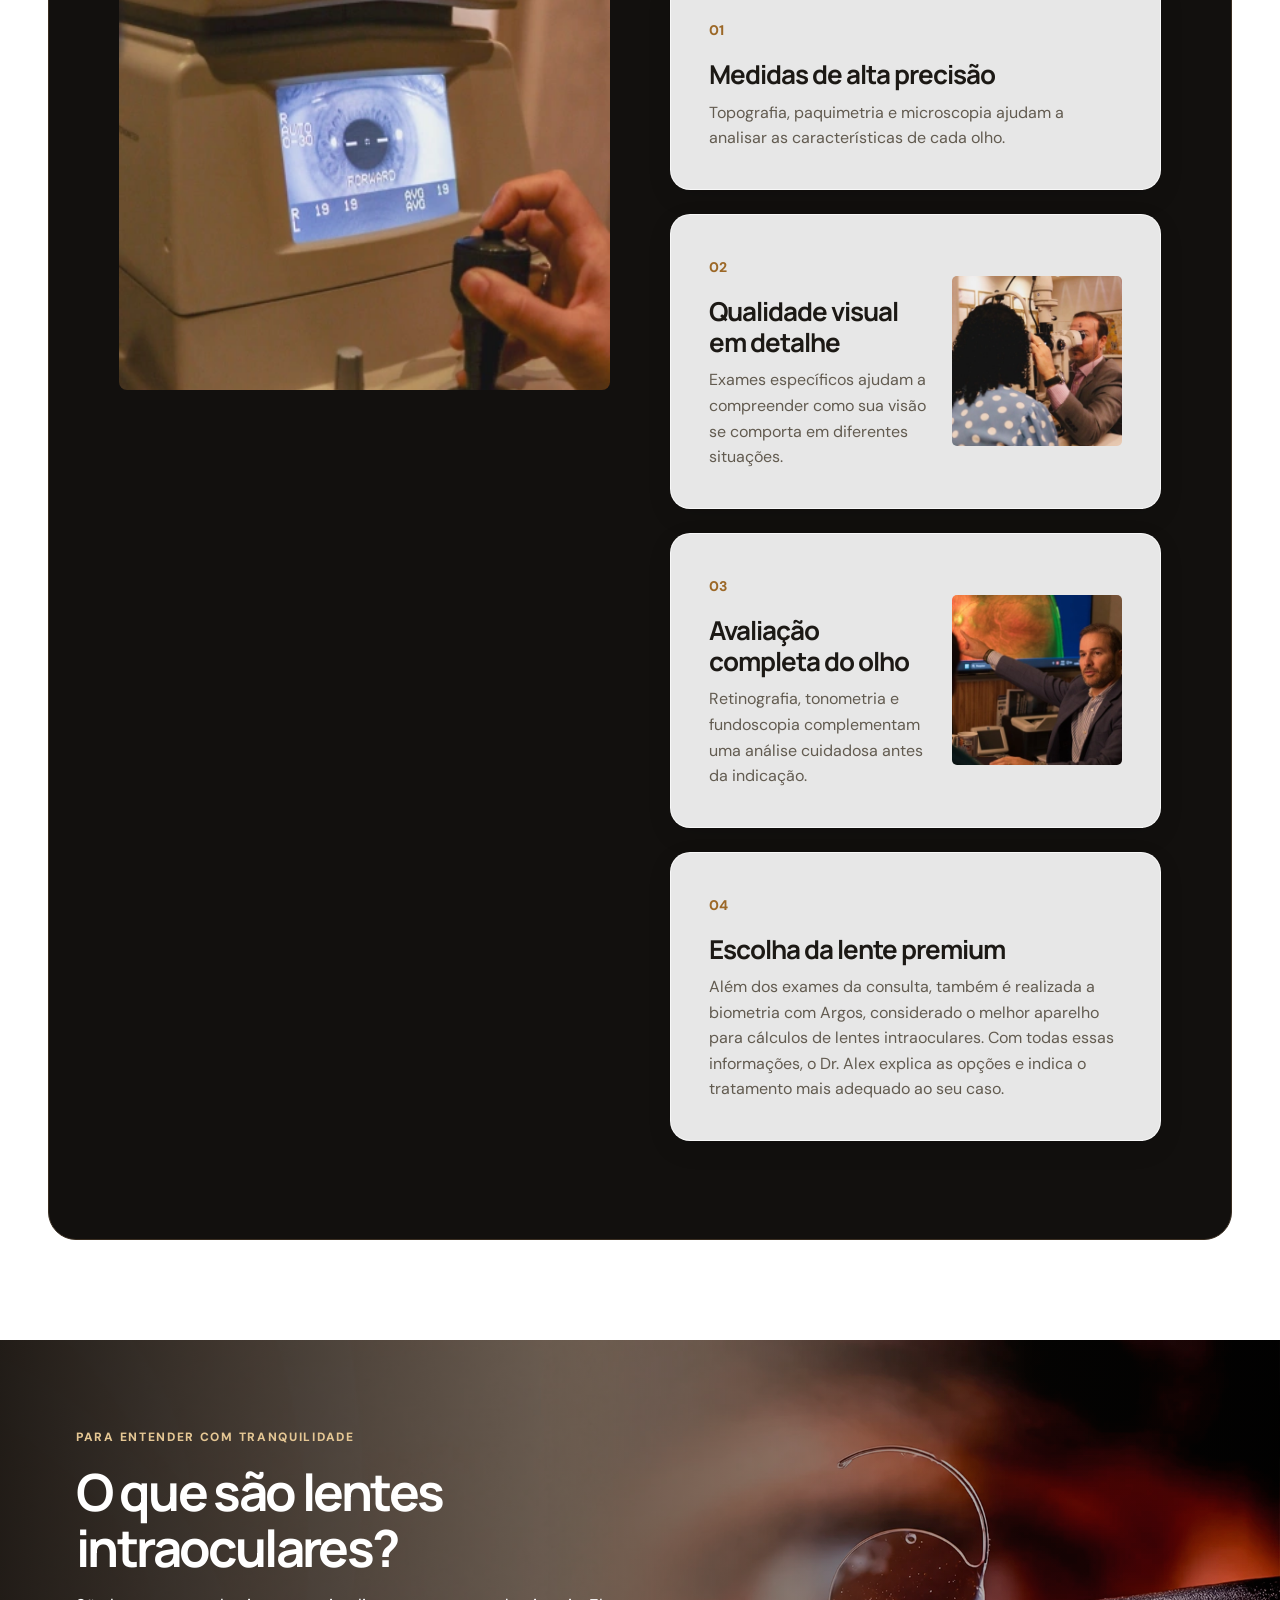
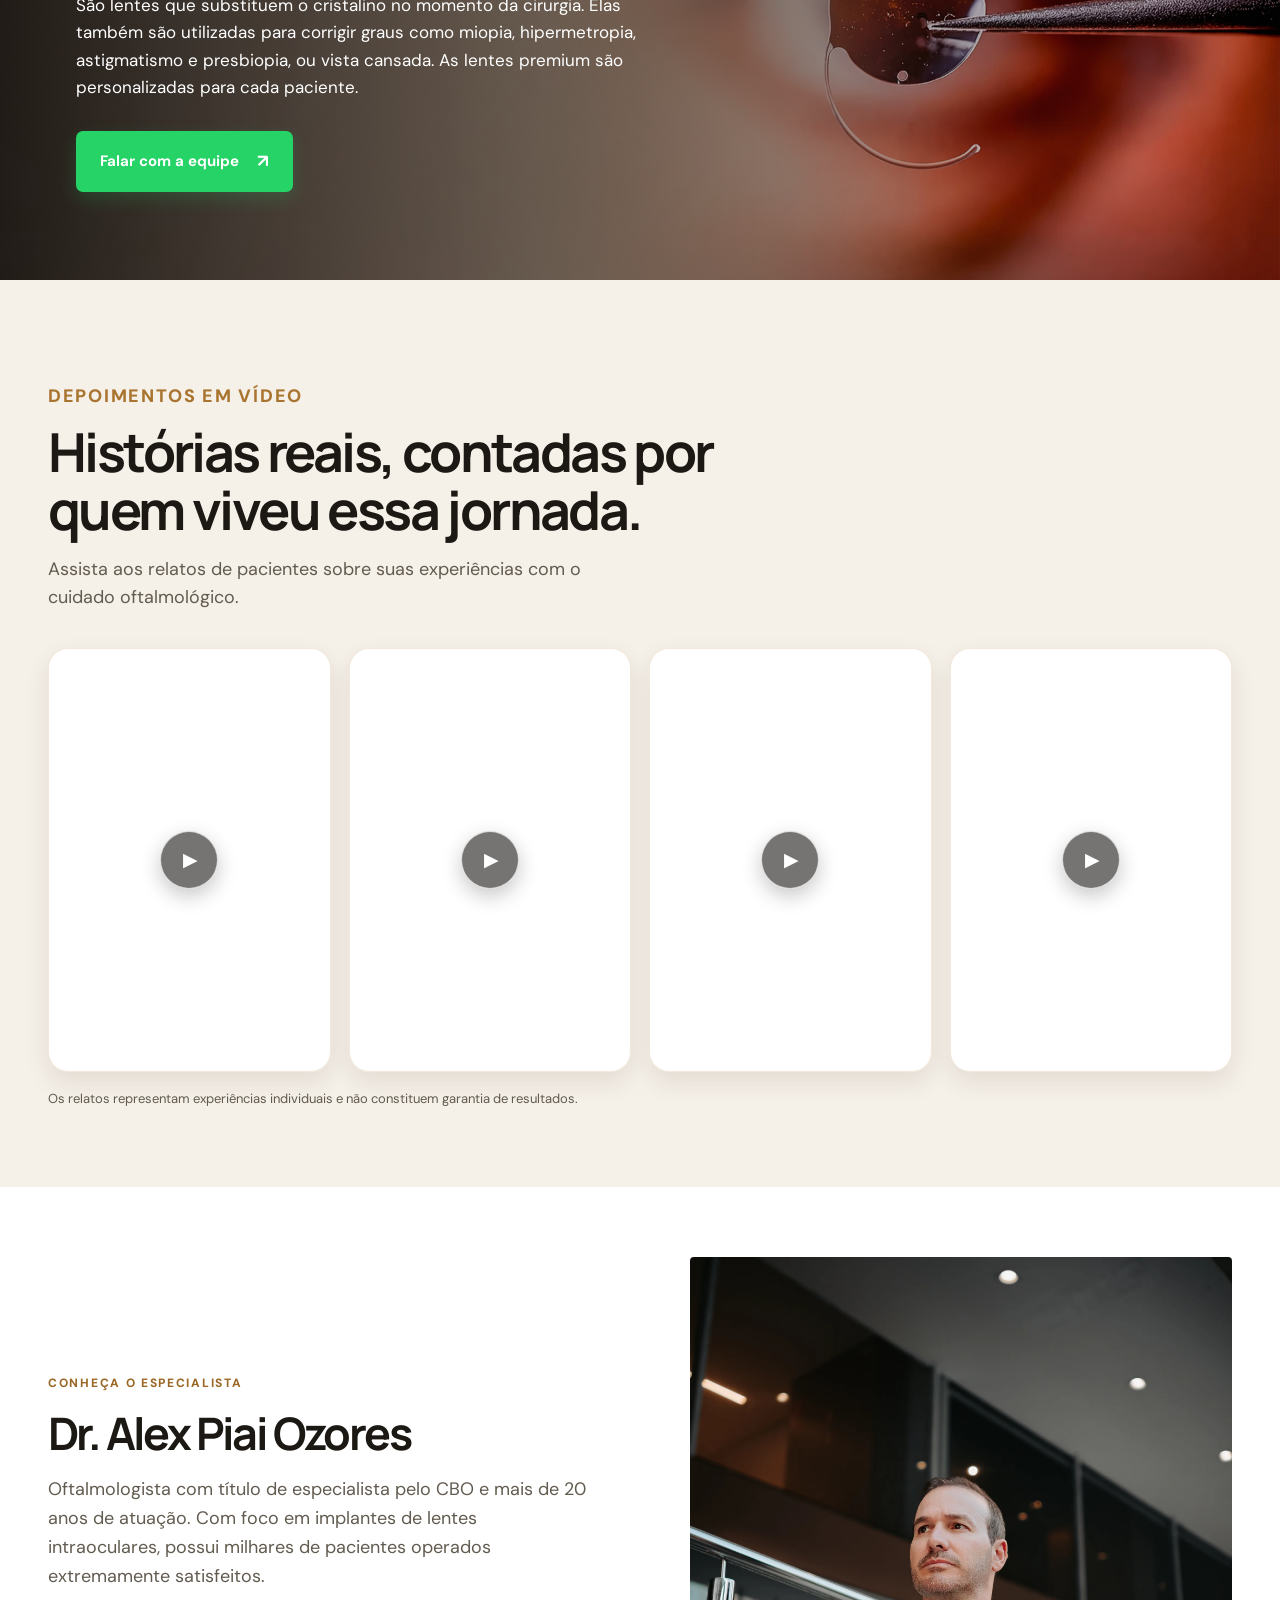
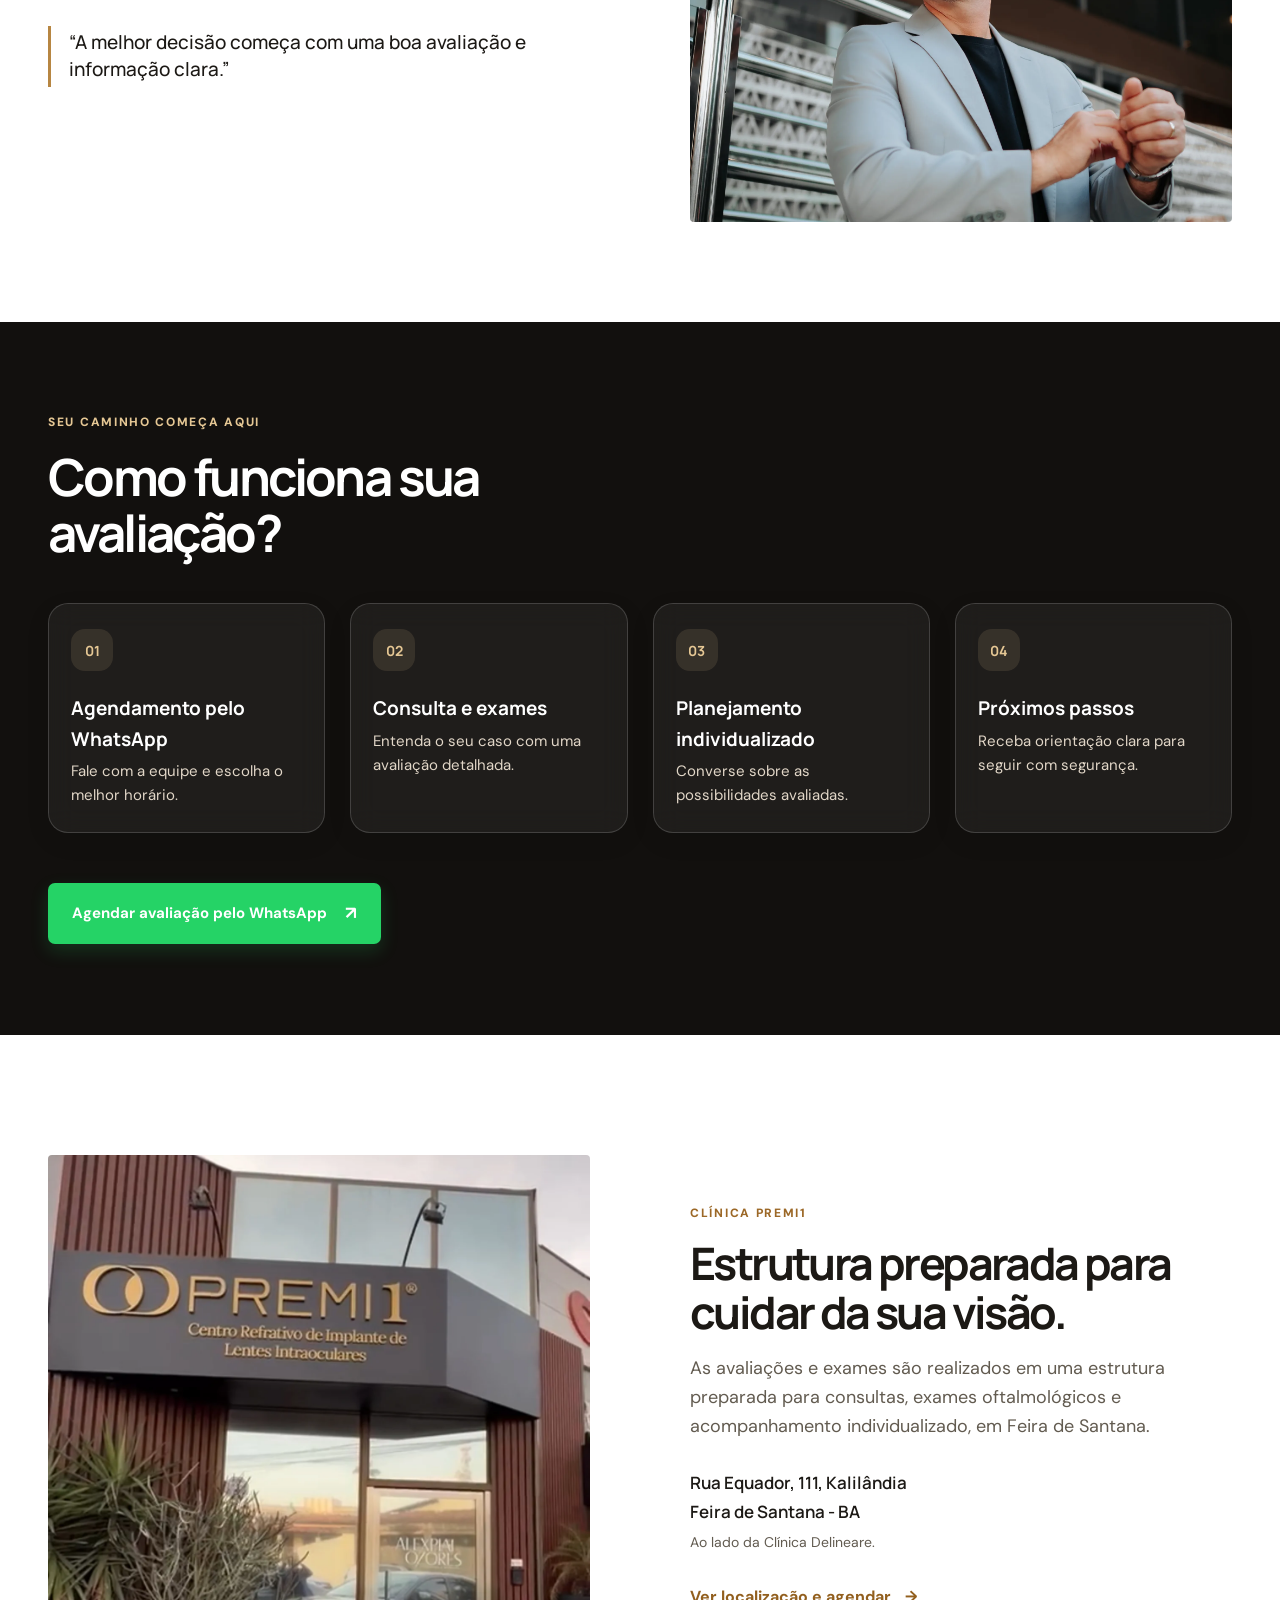
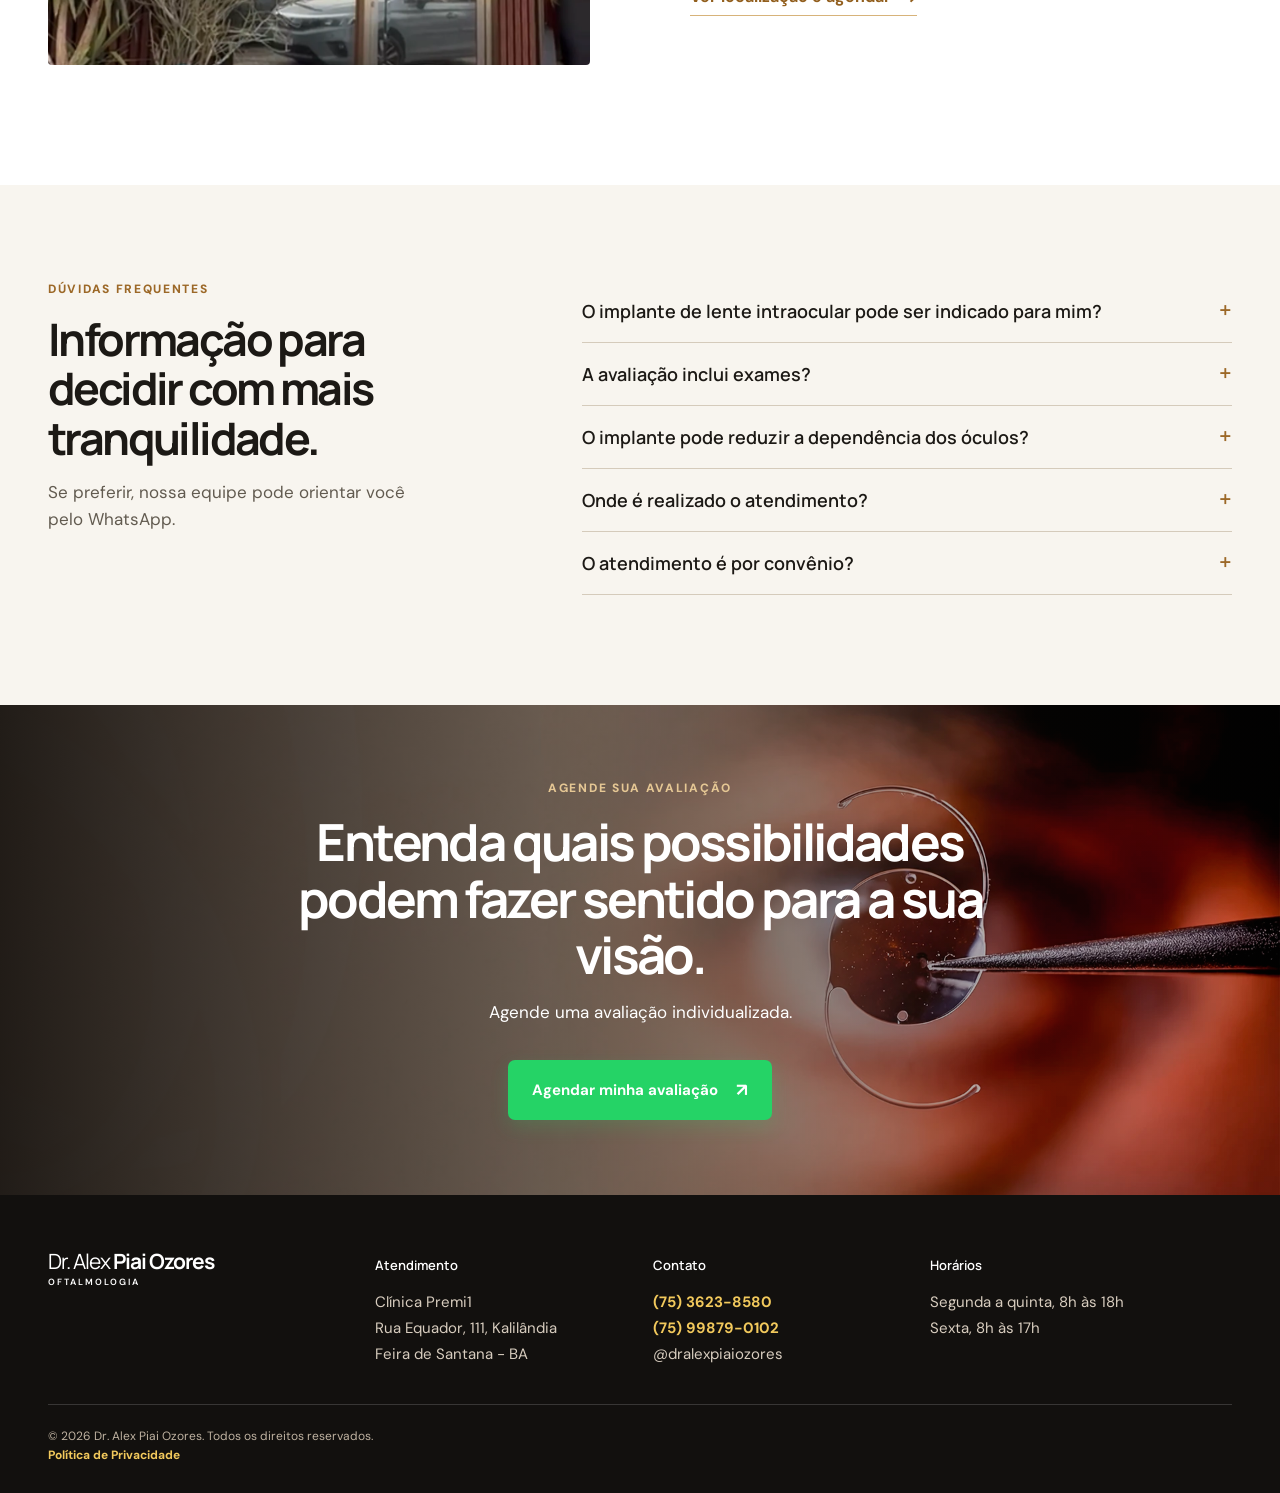
==== commit 862cc1c6: "Corrige altura dos logos de planos" ====
--- a/feira-de-santana/index.html
+++ b/feira-de-santana/index.html
@@ -24,7 +24,7 @@
   <link rel="preconnect" href="https://fonts.googleapis.com">
   <link rel="preconnect" href="https://fonts.gstatic.com" crossorigin>
   <link href="https://fonts.googleapis.com/css2?family=DM+Sans:wght@400;500;600;700&family=Manrope:wght@400;500;600;700;800&display=swap" rel="stylesheet">
-  <link rel="stylesheet" href="assets/css/main.min.css?v=planos-v6">
+  <link rel="stylesheet" href="assets/css/main.min.css?v=planos-v7">
 </head>
 <body data-lp-market="feira">
   <noscript><img height="1" width="1" style="display:none" src="https://www.facebook.com/tr?id=1387568828019134&ev=PageView&noscript=1" alt=""></noscript>
--- a/feira-de-santana/assets/css/main.min.css
+++ b/feira-de-santana/assets/css/main.min.css
@@ -1,4 +1,4 @@
 :root{--black:#12100e;--black2:#1c1813;--gold:#b78642;--gold-light:#e5c794;--paper:#f8f5ef;--text:#1c1915;--muted:#625b50;--line:#dfd5c5;--sans:'DM Sans',Arial,sans-serif;--display:'Manrope',Arial,sans-serif}*{box-sizing:border-box}html{scroll-behavior:smooth}body{margin:0;background:#fff;color:var(--text);font:17px/1.6 var(--sans)}img{display:block;width:100%;height:100%;object-fit:cover}.skip{position:absolute;left:-999px}.skip:focus{left:15px;top:15px;z-index:5;padding:10px;background:#fff}.header{height:90px;max-width:1240px;margin:auto;padding:0 28px;display:flex;align-items:center;justify-content:space-between;gap:24px}.brand,.footer-brand{color:var(--black);text-decoration:none;font:700 21px/1 var(--display);letter-spacing:-1px}.brand span,.footer-brand span{font-weight:400}.brand small,.footer-brand small{display:block;margin-top:6px;font:600 9px/1 var(--sans);letter-spacing:2px;text-transform:uppercase}.header nav{display:flex;gap:29px}.header nav a{color:var(--text);font-size:14px;text-decoration:none}.button{display:inline-flex;align-items:center;justify-content:center;gap:18px;padding:16px 24px;border-radius:7px;background:var(--gold);color:#fff;font-size:15px;font-weight:700;text-decoration:none;transition:.2s}.button:hover{background:#956224;transform:translateY(-2px)}.button span{font-size:18px}.button-small{padding:12px 17px;font-size:13px}.section{max-width:1240px;margin:auto;padding-left:28px;padding-right:28px}.hero{min-height:640px;padding-top:45px;padding-bottom:70px;display:grid;grid-template-columns:1.04fr .96fr;gap:72px;align-items:center}.eyebrow{margin:0 0 15px;color:#9c6827;font-size:12px;font-weight:800;letter-spacing:1.7px;text-transform:uppercase}.eyebrow.light{color:var(--gold-light)}h1,h2,h3{font-family:var(--display)}h1,h2{margin:0;letter-spacing:-2.6px;line-height:1.1}.hero h1{max-width:680px;font-size:clamp(42px,5vw,68px)}.hero h1 em{color:var(--gold);font-style:normal}.signature{margin:22px 0 9px;font:600 17px var(--display)}.lead{max-width:565px;margin:0 0 29px;color:var(--muted);font-size:18px}.microcopy{margin-top:18px;color:var(--muted);font-size:14px}.microcopy i{display:inline-block;width:7px;height:7px;margin:0 7px 1px 0;border-radius:50%;background:var(--gold)}.hero-image{position:relative;height:520px;overflow:hidden;border-radius:4px}.hero-image img{object-position:center 25%}.image-caption{position:absolute;bottom:0;left:0;padding:20px 30px 15px 0;background:#fff;font-size:14px;line-height:1.4}.identification{padding-top:70px;padding-bottom:115px}.identification h2,.assessment h2,.benefits h2,.about h2,.facility h2,.faq h2{max-width:680px;font-size:clamp(34px,3.5vw,49px)}.situation-grid{display:grid;grid-template-columns:repeat(4,1fr);gap:14px;margin-top:43px}.situation-grid article{min-height:165px;padding:23px;border:1px solid var(--line);border-radius:8px}.situation-grid b,.steps b{color:#9c6827;font:700 14px var(--display)}.situation-grid p{margin:25px 0 0;font-size:17px;line-height:1.4}.closing{max-width:650px;margin-top:30px;color:var(--muted);font-size:17px}.two-col{display:grid;grid-template-columns:1fr 1fr;gap:100px;align-items:center}.assessment{max-width:none;padding:92px max(28px,calc((100vw - 1184px)/2));background:var(--paper)}.portrait{height:590px;overflow:hidden;border-radius:4px}.assessment-copy>p:not(.eyebrow),.about-copy>p:not(.eyebrow),.facility-copy>p:not(.eyebrow){color:var(--muted);font-size:18px}.check-list{padding:0;margin:27px 0;list-style:none}.check-list li{margin:13px 0;font-size:16px}.check-list li:before{content:'✓';margin-right:12px;color:#9c6827;font-weight:bold}.text-link{display:inline-flex;gap:14px;padding-bottom:5px;border-bottom:1px solid #d7b37a;color:#925f1e;font-size:16px;font-weight:700;text-decoration:none}.technology-wrap{padding-top:100px;padding-bottom:100px}.technology{display:grid;grid-template-columns:1fr 1fr;gap:60px;padding:70px;border:1px solid #3a2e21;border-radius:28px;background:var(--black);color:#fff}.technology h2,.lens-banner h2,.steps h2,.final-cta h2{max-width:540px;font-size:clamp(37px,4vw,54px)}.tech-sticky{position:sticky;top:25px}.tech-sticky img{height:375px;margin-top:37px;border-radius:8px}.tech-cards>p{max-width:480px;margin:3px 0 35px;color:#ded2c0;font-size:17px}.tech-card{margin:17px 0;padding:33px;border:1px solid #e7d8c4;border-radius:9px;background:#fff;color:var(--text)}.tech-card span{color:#9c6827;font-size:14px;font-weight:800}.tech-card h3{margin:16px 0 9px;font-size:26px;letter-spacing:-1px;line-height:1.2}.tech-card p{margin:0;color:var(--muted);font-size:15px}.tech-card.with-image{display:grid;grid-template-columns:1fr 130px;gap:20px;align-items:center}.tech-card.with-image img{height:130px;border-radius:5px}.lens-banner,.final-cta{position:relative;max-width:none;height:540px;overflow:hidden;color:#fff}.lens-banner>img,.final-cta>img{position:absolute;inset:0}.lens-banner:after,.final-cta:after{position:absolute;inset:0;content:'';background:linear-gradient(90deg,rgba(15,12,9,.92),rgba(15,12,9,.56),rgba(15,12,9,.1))}.lens-banner>div,.final-cta>div{position:relative;z-index:1;display:flex;flex-direction:column;align-items:flex-start;justify-content:center;height:100%;padding:0 max(28px,calc((100vw - 1184px)/2))}.lens-banner>div>*{max-width:580px}.lens-banner p:not(.eyebrow),.final-cta p:not(.eyebrow){max-width:600px;font-size:17px}.button-white{margin-top:13px;background:#ead7b0;color:var(--black)}.button-white:hover{background:#fff3d9}.benefits{padding-top:110px;padding-bottom:115px}.benefits h2{margin-bottom:50px}.benefit-grid{display:grid;grid-template-columns:repeat(4,1fr);gap:25px}.benefit-grid article{padding-top:21px;border-top:1px solid var(--line)}.benefit-grid i{color:#9c6827;font-size:23px;font-style:normal}.benefit-grid h3{margin:17px 0 7px;font-size:20px;letter-spacing:-.5px}.benefit-grid p{margin:0;color:var(--muted);font-size:15px}.about{padding-top:70px;padding-bottom:100px}.about-photo{height:565px;overflow:hidden;border-radius:4px}.about-photo img{object-position:center 35%}.quote{margin-top:35px!important;padding:3px 0 3px 18px;border-left:3px solid var(--gold);color:var(--text)!important;font:500 19px/1.45 var(--display)!important}.steps{max-width:none;padding:91px max(28px,calc((100vw - 1184px)/2));background:var(--black);color:#fff}.steps h2{margin-bottom:43px}.steps-grid{display:grid;grid-template-columns:repeat(4,1fr);gap:25px;margin-bottom:37px}.steps-grid article{padding-top:21px;border-top:1px solid rgba(255,255,255,.28)}.steps-grid b{color:var(--gold-light)}.steps-grid h3{margin:17px 0 5px;font-size:19px}.steps-grid p{margin:0;color:#e2d7c8;font-size:15px}.facility{padding-top:120px;padding-bottom:120px}.facility-photo{height:510px;overflow:hidden;border-radius:4px}.facility address{margin:28px 0;font:600 17px/1.7 var(--display)}.facility address small{color:var(--muted);font:400 14px var(--sans)}.faq{display:grid;grid-template-columns:.8fr 1.2fr;gap:100px;max-width:none;padding:95px max(28px,calc((100vw - 1184px)/2)) 110px;background:var(--paper)}.faq>div>p:not(.eyebrow){max-width:370px;color:var(--muted)}.accordions details{padding:19px 0;border-bottom:1px solid #d5cbbb}.accordions summary{display:flex;justify-content:space-between;gap:15px;list-style:none;cursor:pointer;font:600 18px var(--display)}.accordions summary::-webkit-details-marker{display:none}.accordions summary span{color:#9c6827;font-size:22px;line-height:1}.accordions details[open] summary span{transform:rotate(45deg)}.accordions p{margin:13px 35px 0 0;color:var(--muted);font-size:15px}.final-cta{height:490px}.final-cta>div{align-items:center;text-align:center}.final-cta h2{max-width:720px}.final-cta .button{margin-top:16px}footer{display:grid;grid-template-columns:1.2fr 1fr 1fr 1.2fr;gap:25px;padding:56px max(28px,calc((100vw - 1184px)/2)) 28px;background:var(--black);color:#d8cdbf}footer .footer-brand{color:#fff}footer b{color:#fff;font:600 13px var(--display)}footer p{margin:11px 0;font-size:15px;line-height:1.75}.copyright{grid-column:1/-1;padding-top:22px;border-top:1px solid rgba(255,255,255,.16);color:#bfb2a1;font-size:12px}.whatsapp-float{display:none;position:fixed;right:18px;bottom:18px;z-index:4;width:56px;height:56px;align-items:center;justify-content:center;border-radius:50%;background:var(--gold);box-shadow:0 6px 18px rgba(0,0,0,.22);color:#fff;font-size:30px;text-decoration:none}.reveal{opacity:0;transform:translateY(17px);transition:.6s ease}.reveal.show{opacity:1;transform:none}@media(max-width:820px){body{font-size:16px}.header{height:72px;padding:0 20px}.header nav,.header .button{display:none}.section{padding-left:20px;padding-right:20px}.hero{grid-template-columns:1fr;gap:35px;min-height:0;padding-top:38px;padding-bottom:56px}.hero h1{font-size:43px;letter-spacing:-2px}.lead,.assessment-copy>p:not(.eyebrow),.about-copy>p:not(.eyebrow),.facility-copy>p:not(.eyebrow){font-size:17px}.hero-image{height:430px}.identification{padding-top:55px;padding-bottom:65px}.situation-grid{grid-template-columns:1fr 1fr;gap:10px;margin-top:28px}.situation-grid article{min-height:140px;padding:17px}.situation-grid p{margin-top:18px;font-size:16px}.two-col{grid-template-columns:1fr;gap:35px}.assessment{padding:60px 20px}.portrait{height:440px}.assessment-copy h2,.identification h2,.benefits h2,.about h2,.facility h2,.faq h2{font-size:35px;letter-spacing:-1.8px}.technology-wrap{padding:60px 20px}.technology{grid-template-columns:1fr;gap:28px;padding:36px 20px;border-radius:20px}.tech-sticky{position:static}.tech-sticky img{height:330px;margin-top:28px}.tech-card{padding:25px 20px}.lens-banner,.final-cta{height:600px}.lens-banner>img,.final-cta>img{object-position:66% center}.lens-banner:after,.final-cta:after{background:rgba(15,12,9,.76)}.lens-banner>div,.final-cta>div{padding:35px 20px}.lens-banner h2,.steps h2,.final-cta h2,.technology h2{font-size:37px;letter-spacing:-1.8px}.benefits{padding-top:60px;padding-bottom:65px}.benefit-grid,.steps-grid{grid-template-columns:1fr 1fr;gap:25px 18px}.about{padding-top:50px;padding-bottom:60px}.about-photo{height:490px;grid-row:1}.steps{padding:60px 20px}.facility{padding-top:60px;padding-bottom:65px}.facility-photo{height:400px}.faq{grid-template-columns:1fr;gap:35px;padding:60px 20px}.final-cta{height:550px}footer{grid-template-columns:1fr 1fr;gap:27px 15px;padding:45px 20px 25px}.whatsapp-float{display:flex}}@media(max-width:400px){.hero h1{font-size:37px}.situation-grid,.steps-grid,.benefit-grid,footer{grid-template-columns:1fr}.hero-image{height:380px}.tech-card.with-image{grid-template-columns:1fr}.tech-card.with-image img{display:none}}.identification{text-align:center}.section-label{display:flex;justify-content:center;align-items:center;gap:8px}.section-label svg{width:18px;height:18px;fill:none;stroke:currentColor;stroke-width:2;stroke-linecap:round;stroke-linejoin:round}.identification h2{margin:auto;max-width:800px}.situation-grid{margin-top:70px;text-align:left}.situation-grid article{min-height:0;padding:0;border:0;border-radius:0}.situation-grid article>svg{width:52px;height:52px;fill:none;stroke:#ad7832;stroke-width:2.6;stroke-linecap:round;stroke-linejoin:round}.situation-grid h3{margin:19px 0 11px;font-size:24px;line-height:1.12;letter-spacing:-1px}.situation-grid p{margin:0;max-width:235px;color:var(--muted);font-size:16px;line-height:1.55}.section-cta{width:100%;margin-top:75px;border-radius:28px}.closing{margin:12px auto 0;font-size:14px;letter-spacing:.5px}@media(max-width:820px){.situation-grid{margin-top:42px}.situation-grid article{padding:5px 2px}.situation-grid h3{font-size:19px}.situation-grid p{font-size:15px}.section-cta{margin-top:45px;border-radius:9px}.closing{font-size:13px}}.identification{position:relative;isolation:isolate;padding-top:105px;padding-bottom:105px}.identification:before{position:absolute;z-index:-1;top:0;bottom:0;left:50%;width:100vw;content:'';transform:translateX(-50%);background:#f5f0e8;border-top:1px solid rgba(183,134,66,.26);border-bottom:1px solid rgba(183,134,66,.26)}.assessment{background:#fff;padding-top:115px;padding-bottom:115px}.technology{align-items:stretch}.tech-intro{align-self:stretch}.tech-cards{padding-bottom:4px}.tech-card{margin:0 0 24px;padding:38px}.tech-card p{font-size:16px;line-height:1.6}.tech-card.with-image{grid-template-columns:1fr 145px}.tech-card.with-image img{height:145px}@media(max-width:820px){.identification{padding-top:65px;padding-bottom:65px}.assessment{padding-top:70px;padding-bottom:70px}.tech-card{margin-bottom:18px;padding:27px 22px}.tech-card p,.accordions p,.steps-grid p,.benefit-grid p{font-size:16px}.tech-card.with-image{grid-template-columns:1fr}.tech-card.with-image img{display:none}.tech-sticky img{object-position:center}.portrait img{object-position:center 25%}.hero-image img{object-position:center 20%}.button{min-height:52px}}.identification{padding-top:78px;padding-bottom:80px;text-align:center}.identification h2{max-width:790px;margin:0 auto}.identification-intro{margin:15px auto 0;color:var(--muted);font-size:18px}.situation-grid{display:grid;grid-template-columns:repeat(4,minmax(0,1fr));gap:14px;margin-top:43px;text-align:left}.situation-grid article{min-height:220px;padding:25px 22px;border:1px solid rgba(255,255,255,.78);border-radius:20px;background:rgba(255,255,255,.46);box-shadow:0 8px 24px rgba(73,53,27,.045);backdrop-filter:blur(13px);-webkit-backdrop-filter:blur(13px);transition:transform .22s ease,background-color .22s ease,box-shadow .22s ease}.situation-grid article:hover{transform:translateY(-4px);background:rgba(255,255,255,.68);box-shadow:0 13px 30px rgba(73,53,27,.08)}.situation-grid b{display:none}.situation-grid article>svg{display:none}.situation-icon{display:flex;width:47px;height:47px;align-items:center;justify-content:center;border:1px solid rgba(255,255,255,.8);border-radius:15px;background:rgba(255,255,255,.45);color:#aa7634;transition:background-color .22s ease,color .22s ease,box-shadow .22s ease}.situation-grid article:hover .situation-icon{background:rgba(230,198,143,.33);color:#8d5e25;box-shadow:0 5px 15px rgba(176,126,52,.13)}.situation-icon svg{width:25px;height:25px;fill:none;stroke:currentColor;stroke-width:1.65;stroke-linecap:round;stroke-linejoin:round}.situation-grid h3{margin:21px 0 8px;font-size:20px;line-height:1.2;letter-spacing:-.75px}.situation-grid p{max-width:none;margin:0;color:var(--muted);font-size:15px;line-height:1.5}@media(max-width:820px){.identification{padding-top:58px;padding-bottom:60px}.identification h2{font-size:34px}.identification-intro{font-size:17px}.situation-grid{display:flex;gap:13px;overflow-x:auto;margin:32px -20px 0;padding:2px 20px 10px;scroll-snap-type:x mandatory;scroll-behavior:smooth;-webkit-overflow-scrolling:touch}.situation-grid::-webkit-scrollbar{display:none}.situation-grid article{min-width:278px;min-height:205px;padding:24px;scroll-snap-align:start}.situation-icon{width:50px;height:50px}.situation-icon svg{width:27px;height:27px}.situation-grid h3{font-size:20px}.situation-grid p{font-size:16px}}.tech-card{border:1px solid rgba(255,255,255,.72);border-radius:20px;background:rgba(255,255,255,.9);box-shadow:0 8px 24px rgba(0,0,0,.11);backdrop-filter:blur(13px);-webkit-backdrop-filter:blur(13px);transition:transform .22s ease,background-color .22s ease,box-shadow .22s ease}.tech-card:hover{transform:translateY(-4px);background:rgba(255,255,255,.98);box-shadow:0 14px 30px rgba(0,0,0,.17)}.benefit-grid article{min-height:185px;padding:25px 22px;border:1px solid rgba(255,255,255,.82);border-radius:20px;background:rgba(248,245,239,.56);box-shadow:0 8px 24px rgba(73,53,27,.045);backdrop-filter:blur(13px);-webkit-backdrop-filter:blur(13px);transition:transform .22s ease,background-color .22s ease,box-shadow .22s ease}.benefit-grid article:hover{transform:translateY(-4px);background:rgba(255,255,255,.76);box-shadow:0 13px 30px rgba(73,53,27,.08)}.benefit-grid i{display:flex;width:45px;height:45px;align-items:center;justify-content:center;border:1px solid rgba(255,255,255,.8);border-radius:15px;background:rgba(255,255,255,.5);transition:background-color .22s ease,color .22s ease}.benefit-grid article:hover i{background:rgba(230,198,143,.33);color:#8d5e25}.steps-grid article{min-height:205px;padding:25px 22px;border:1px solid rgba(255,255,255,.16);border-radius:20px;background:rgba(255,255,255,.055);box-shadow:0 8px 24px rgba(0,0,0,.09);backdrop-filter:blur(13px);-webkit-backdrop-filter:blur(13px);transition:transform .22s ease,background-color .22s ease,border-color .22s ease}.steps-grid article:hover{transform:translateY(-4px);border-color:rgba(229,199,148,.35);background:rgba(255,255,255,.095)}.steps-grid b{display:inline-flex;width:42px;height:42px;align-items:center;justify-content:center;border-radius:14px;background:rgba(229,199,148,.12);font-size:14px}.steps-grid h3{margin-top:22px}@media(max-width:820px){.tech-card,.benefit-grid article,.steps-grid article{border-radius:18px}.benefit-grid article,.steps-grid article{min-height:0;padding:22px 19px}.benefit-grid i{width:42px;height:42px}.steps-grid b{width:39px;height:39px}}.testimonials{max-width:none;padding:86px max(28px,calc((100vw - 1184px)/2)) 82px;background:#17130f;color:#fff}.testimonials-heading{display:flex;align-items:end;justify-content:space-between;gap:45px;margin-bottom:37px}.testimonials h2{max-width:640px;font-size:clamp(34px,3.6vw,50px);letter-spacing:-2.4px;line-height:1.08}.testimonials-heading>p{max-width:290px;margin:0;color:#d8cdbf;font-size:16px}.review-track{display:flex;gap:16px;overflow-x:auto;padding:2px 2px 15px;scroll-snap-type:x mandatory;scroll-behavior:smooth}.review-track::-webkit-scrollbar{height:6px}.review-track::-webkit-scrollbar-thumb{border-radius:9px;background:rgba(229,199,148,.35)}.review-card{display:flex;min-width:345px;min-height:286px;flex:0 0 345px;flex-direction:column;padding:24px;border:1px solid rgba(255,255,255,.15);border-radius:20px;background:rgba(255,255,255,.065);box-shadow:0 10px 24px rgba(0,0,0,.11);backdrop-filter:blur(13px);-webkit-backdrop-filter:blur(13px);scroll-snap-align:start}.review-author{display:flex;align-items:center;gap:11px}.avatar{display:flex;width:39px;height:39px;align-items:center;justify-content:center;border-radius:50%;color:#fff;font:700 12px var(--display)}.avatar-suh{background:#73514e}.avatar-jc{background:#93725b}.avatar-rose{background:#8b6558}.avatar-ja{background:#71828b}.avatar-eduardo{background:#bd4019}.avatar-emanuella{background:#69564b}.review-author h3{margin:0;font:600 16px var(--display)}.review-author small{display:block;color:#d8cdbf;font-size:12px}.stars{margin-top:20px;color:#f3ba4d;font-size:18px;letter-spacing:1px}.stars small{margin-left:6px;color:#d8cdbf;font-size:13px;letter-spacing:0}.review-card>p{margin:13px 0 0;color:#fff;font-size:16px;line-height:1.55}.google-source{margin-top:auto;padding-top:16px;color:#e5c794;font-size:12px;font-weight:700}.google-source:before{content:'G';display:inline-flex;width:17px;height:17px;margin-right:7px;align-items:center;justify-content:center;border-radius:50%;background:#fff;color:#4285f4;font:800 11px Arial}.reviews-note{margin:10px 0 0;color:#bfb2a1;font-size:13px}@media(max-width:820px){.testimonials{padding:62px 20px 57px}.testimonials-heading{display:block;margin-bottom:29px}.testimonials-heading>p{margin-top:13px;font-size:16px}.review-track{margin:0 -20px;padding:2px 20px 13px}.review-card{min-width:292px;flex-basis:292px;min-height:278px;padding:22px}.review-card>p{font-size:16px}.reviews-note{margin-top:8px}}.testimonials{position:relative}.carousel-controls{display:contents}.carousel-button{position:absolute;z-index:2;top:58%;display:flex;width:44px;height:44px;align-items:center;justify-content:center;border:1px solid rgba(229,199,148,.45);border-radius:50%;background:#211b15;color:#fff;cursor:pointer;font-size:21px;box-shadow:0 7px 16px rgba(0,0,0,.2);transition:background-color .18s ease,transform .18s ease}.carousel-button--previous{left:max(8px,calc((100vw - 1280px)/2 - 10px))}.carousel-button--next{right:max(8px,calc((100vw - 1280px)/2 - 10px))}.carousel-button:hover{background:rgba(183,134,66,.8);transform:translateY(-2px)}@media(max-width:820px){.carousel-button{display:none}}.header{position:sticky;top:0;z-index:20;max-width:none;padding-left:max(28px,calc((100vw - 1184px)/2));padding-right:max(28px,calc((100vw - 1184px)/2));transition:background-color .24s ease,box-shadow .24s ease,backdrop-filter .24s ease}.header:before{position:absolute;z-index:-1;inset:0;content:'';background:transparent;transition:background-color .24s ease,backdrop-filter .24s ease}.header.is-scrolled:before{background:rgba(255,253,248,.76);backdrop-filter:blur(16px);-webkit-backdrop-filter:blur(16px);border-bottom:1px solid rgba(183,134,66,.16)}.header.is-scrolled{box-shadow:0 5px 20px rgba(48,34,19,.045)}.whatsapp-float{display:flex;overflow:visible;width:62px;height:62px;background:transparent}.whatsapp-float img{position:relative;z-index:2;width:100%;height:100%;object-fit:contain}.whatsapp-float:before,.whatsapp-float:after{position:absolute;z-index:-1;inset:8px;border-radius:50%;content:'';border:1px solid rgba(37,211,102,.25);animation:water-ripple 3.8s ease-out infinite}.whatsapp-float:after{animation-delay:1.9s}@keyframes water-ripple{0%{opacity:.38;transform:scale(1)}75%,100%{opacity:0;transform:scale(1.35)}}@media(max-width:820px){.header{padding-left:20px;padding-right:20px}.header.is-scrolled:before{background:rgba(255,253,248,.84)}.whatsapp-float{width:62px;height:62px}}.header{top:10px;width:min(1184px,calc(100% - 48px));height:66px;margin:0 auto;padding:0 23px;border-radius:16px}.header:before{border-radius:16px}.header.is-scrolled:before{border:1px solid rgba(183,134,66,.16)}.brand{font-size:19px}.brand small{margin-top:4px}.button-small{padding:10px 14px}@media(max-width:820px){.header{top:7px;width:calc(100% - 24px);height:56px;padding:0 15px;border-radius:14px}.header:before{border-radius:14px}.brand{font-size:17px}.brand small{font-size:7px}}.whatsapp-float{display:flex!important;position:fixed!important;right:22px!important;bottom:22px!important;width:62px!important;height:62px!important;align-items:center!important;justify-content:center!important;z-index:100!important}.whatsapp-float img{display:block!important;width:100%!important;height:100%!important;object-fit:contain!important}@media(max-width:820px){.whatsapp-float{right:18px!important;bottom:18px!important}}.whatsapp-float{isolation:isolate;box-shadow:0 8px 20px rgba(0,0,0,.16)}.whatsapp-float:before{display:block!important;z-index:0;inset:-5px;border:0!important;border-radius:50%;background:radial-gradient(circle,rgba(37,211,102,.7) 0%,rgba(37,211,102,.35) 48%,rgba(37,211,102,0) 75%);animation:whatsapp-halo 2.25s ease-in-out infinite!important}.whatsapp-float:after{display:none!important;animation:none!important}@keyframes whatsapp-halo{0%,100%{opacity:.38;transform:scale(.96)}50%{opacity:.95;transform:scale(1.06)}}.whatsapp-float{padding:0!important;border:0!important;background:transparent!important;box-shadow:none!important;outline:0!important}.whatsapp-float img{border:0!important;border-radius:0!important;box-shadow:none!important;background:transparent!important}.button,.button-white{background:#25d366!important;color:#fff!important}.button:hover,.button-white:hover{background:#1cab58!important}.button{box-shadow:0 7px 18px rgba(37,211,102,.18)}.button:hover{box-shadow:0 10px 23px rgba(37,211,102,.26)}@media(max-width:820px){.benefit-grid,.steps-grid{display:flex;gap:13px;overflow-x:auto;margin:32px -20px 0;padding:2px 20px 12px;scroll-snap-type:x mandatory;scroll-behavior:smooth;-webkit-overflow-scrolling:touch}.benefit-grid::-webkit-scrollbar,.steps-grid::-webkit-scrollbar{display:none}.benefit-grid article,.steps-grid article{min-width:278px;min-height:205px;flex:0 0 278px;padding:24px;scroll-snap-align:start}.benefit-grid h3,.steps-grid h3{font-size:20px}.benefit-grid p,.steps-grid p{font-size:16px}.steps-grid{margin-top:0;margin-bottom:32px}.steps .button{width:100%}}.menu-toggle{display:none}@media(max-width:820px){.header{overflow:visible}.header .header-nav{position:absolute;top:calc(100%+9px);right:0;left:0;display:flex;visibility:hidden;flex-direction:column;gap:0;padding:8px;border:1px solid rgba(183,134,66,.16);border-radius:15px;background:rgba(255,253,248,.97);box-shadow:0 14px 32px rgba(48,34,19,.12);opacity:0;transform:translateY(-8px);transition:opacity .2s ease,transform .2s ease,visibility .2s ease;backdrop-filter:blur(16px);-webkit-backdrop-filter:blur(16px)}.header.menu-open .header-nav{visibility:visible;opacity:1;transform:none}.header .header-nav a{padding:13px 14px;border-radius:10px;font-size:15px;font-weight:600}.header .header-nav a:hover{background:rgba(37,211,102,.1)}.menu-toggle{display:flex;width:37px;height:37px;flex-direction:column;align-items:center;justify-content:center;gap:5px;padding:0;border:1px solid rgba(183,134,66,.25);border-radius:11px;background:rgba(255,255,255,.62);cursor:pointer}.menu-toggle span{display:block;width:17px;height:1.5px;border-radius:2px;background:var(--black);transition:transform .2s ease,opacity .2s ease}.header.menu-open .menu-toggle span:nth-child(1){transform:translateY(6.5px) rotate(45deg)}.header.menu-open .menu-toggle span:nth-child(2){opacity:0}.header.menu-open .menu-toggle span:nth-child(3){transform:translateY(-6.5px) rotate(-45deg)}}#avaliacoes{display:none}.video-testimonials{max-width:none;padding:86px max(28px,calc((100vw - 1184px)/2)) 78px;background:#17130f;color:#fff}.video-heading{display:grid;grid-template-columns:1.05fr .95fr;gap:35px;align-items:end;margin-bottom:37px}.video-heading h2{max-width:660px;font:700 clamp(34px,3.6vw,50px)/1.08 var(--display);letter-spacing:-2.4px}.video-heading>p{max-width:390px;margin:0;color:#d8cdbf;font-size:17px}.video-track{display:flex;gap:17px;overflow-x:auto;padding:2px 2px 15px;scroll-snap-type:x mandatory;scroll-behavior:smooth}.video-track::-webkit-scrollbar{height:6px}.video-track::-webkit-scrollbar-thumb{border-radius:9px;background:rgba(229,199,148,.35)}.video-card{position:relative;display:block;min-width:252px;max-width:252px;height:390px;flex:0 0 252px;overflow:hidden;padding:0;border:1px solid rgba(255,255,255,.16);border-radius:20px;background:#31271f;box-shadow:0 10px 24px rgba(0,0,0,.15);cursor:pointer;scroll-snap-align:start;transition:transform .22s ease,box-shadow .22s ease}.video-card:hover{transform:translateY(-4px);box-shadow:0 16px 30px rgba(0,0,0,.25)}.video-card img,.video-card video{width:100%;height:100%;object-fit:cover;filter:brightness(1.12) contrast(1.04) saturate(1.07);transition:filter .22s ease}.video-card:hover img{filter:brightness(1.18) contrast(1.08) saturate(1.1)}.video-card:after{display:none}.video-play{position:absolute;z-index:1;top:50%;left:50%;display:flex;width:58px;height:58px;align-items:center;justify-content:center;padding-left:3px;border:1px solid rgba(255,255,255,.72);border-radius:50%;background:rgba(19,16,13,.58);box-shadow:0 7px 20px rgba(0,0,0,.22);color:#fff;font-size:19px;transform:translate(-50%,-50%);transition:background-color .2s ease,transform .2s ease}.video-card:hover .video-play{background:#25d366;transform:translate(-50%,-50%) scale(1.07)}.video-card.is-playing .video-play{display:none}.video-note{margin:11px 0 0;color:#bfb2a1;font-size:13px}@media(max-width:820px){.video-testimonials{padding:62px 20px 56px}.video-heading{display:block;margin-bottom:28px}.video-heading h2{font-size:35px;letter-spacing:-1.8px}.video-heading>p{margin-top:14px;font-size:16px}.video-track{margin:0 -20px;padding:2px 20px 13px}.video-card{min-width:244px;max-width:244px;height:377px;flex-basis:244px}.video-note{margin-top:9px;font-size:12px}}.video-testimonials{overflow:hidden}.video-heading{display:block;max-width:760px;margin:0 0 36px}.video-heading .eyebrow{margin-bottom:12px}.video-heading h2{max-width:760px;font-size:clamp(38px,4.2vw,56px);letter-spacing:-2.6px}.video-heading>p{max-width:570px;margin:17px 0 0;color:#dfd3c2;font-size:18px;line-height:1.55}.video-track{display:grid;grid-template-columns:repeat(4,minmax(0,1fr));gap:18px;overflow:visible;padding:0}.video-card{min-width:0;max-width:none;width:100%;height:auto;aspect-ratio:2/3;flex:none}.video-note{margin-top:17px}@media(max-width:820px){.video-heading{margin-bottom:27px}.video-heading h2{font-size:36px;letter-spacing:-1.8px}.video-heading>p{font-size:17px}.video-track{display:flex;gap:13px;overflow-x:auto;margin:0 -20px;padding:2px 20px 14px;scroll-snap-type:x mandatory;scroll-behavior:smooth}.video-card{min-width:244px;max-width:244px;width:244px;height:377px;aspect-ratio:auto;flex:0 0 244px;scroll-snap-align:start}.video-note{margin-top:9px}}.video-testimonials{background:#f5f0e8;color:var(--text)}.video-heading .eyebrow{color:#a97430}.video-heading h2{color:var(--text)}.video-heading>p{color:var(--muted)}.video-card{border-color:rgba(183,134,66,.18);background:#fff;box-shadow:0 10px 24px rgba(73,53,27,.1)}.video-card:hover{box-shadow:0 16px 30px rgba(73,53,27,.16)}.video-note{color:var(--muted)}.identification{padding-bottom:68px}.assessment{padding-top:98px}@media(max-width:820px){.identification{padding-bottom:52px}.assessment{padding-top:58px}}.tech-card.with-image{grid-template-columns:1fr 170px}.tech-card.with-image img{height:170px;object-position:center}.tech-sticky img{height:410px;object-position:center}@media(max-width:820px){.tech-sticky img{height:350px}.tech-card.with-image{grid-template-columns:1fr}.tech-card.with-image img{display:none}}.hero .signature{margin-top:23px;color:var(--text);font-size:19px;font-weight:800;letter-spacing:-.35px}@media(max-width:820px){.hero .signature{font-size:18px}}footer .footer-contact a{color:#f2c95c;font-weight:700;text-decoration:none}footer .footer-contact a:hover,footer .footer-contact a:focus-visible{color:#fff7df;text-decoration:underline}
 /* Qualificação de planos — exclusiva da rota Feira de Santana */
 .insurance-qualifier{padding-top:34px;padding-bottom:34px;background:#fff}.insurance-panel{max-width:1184px;margin:0 auto;padding:48px clamp(24px,5vw,68px);border:1px solid rgba(183,134,66,.2);border-radius:24px;background:#f5f0e8;box-shadow:0 12px 30px rgba(73,53,27,.055);text-align:center}.insurance-panel .eyebrow{margin-bottom:13px}.insurance-panel h2{max-width:680px;margin:0 auto;font-size:clamp(34px,4vw,52px);letter-spacing:-2.25px;line-height:1.08}.insurance-lead{max-width:720px;margin:18px auto 0;color:var(--muted);font-size:17px;line-height:1.55}.insurance-logo-grid{display:grid;grid-template-columns:repeat(4,minmax(0,1fr));align-items:center;gap:18px;max-width:850px;margin:28px auto 0}.insurance-logo-card{display:flex;min-height:204px;align-items:center;justify-content:center;overflow:visible;padding:0;border:0;background:transparent;box-shadow:none}.insurance-logo-card img{display:block;width:291px;height:198px;object-fit:contain;filter:drop-shadow(0 14px 18px rgba(73,53,27,.18));transition:transform .2s ease,filter .2s ease}.insurance-logo-card:hover img{filter:drop-shadow(0 18px 23px rgba(73,53,27,.24));transform:translateY(-3px)}.insurance-action{display:flex;align-items:center;flex-direction:column;margin-top:28px}.insurance-action h3{margin:0 0 16px;font-size:20px;letter-spacing:-.65px}.plan-selector{width:min(510px,100%);margin:0}.insurance-qualify-button{display:flex;width:100%;align-items:center;justify-content:center;list-style:none;cursor:pointer;text-transform:uppercase}.insurance-qualify-button::-webkit-details-marker{display:none}.plan-options{display:grid;grid-template-columns:1fr 1fr;gap:10px}.plan-options-inline{width:100%;margin-top:12px}.plan-option{display:flex;align-items:center;justify-content:space-between;padding:16px 17px;border:1px solid rgba(183,134,66,.18);border-radius:14px;background:#fff;color:var(--text);font-size:16px;font-weight:700;text-decoration:none;transition:transform .18s ease,background-color .18s ease,border-color .18s ease}.plan-option:hover,.plan-option:focus-visible{border-color:rgba(37,211,102,.5);background:rgba(37,211,102,.09);transform:translateY(-2px)}.plan-option span{color:#25d366;font-size:18px}.insurance-secondary-link{margin-top:18px;color:var(--muted);font-size:15px;font-weight:700;text-decoration:none}.insurance-secondary-link span{margin-left:5px;color:#a97430}.insurance-secondary-link:hover,.insurance-secondary-link:focus-visible{color:#17130f;text-decoration:underline}@media(max-width:820px){.insurance-qualifier{padding-top:24px;padding-bottom:24px}.insurance-panel{padding:38px 20px;border-radius:20px}.insurance-panel h2{font-size:34px;letter-spacing:-1.65px}.insurance-lead{font-size:16px}.insurance-logo-grid{grid-template-columns:repeat(2,minmax(0,1fr));gap:12px;max-width:390px;margin-top:26px}.insurance-logo-card{min-height:138px}.insurance-logo-card img{width:184px;height:125px}.insurance-action{margin-top:28px}.insurance-action h3{font-size:19px}.insurance-qualify-button{font-size:13px}.insurance-secondary-link{font-size:14px}.plan-options{grid-template-columns:1fr}.plan-option{padding:15px 16px}}
-.insurance-logo-card:nth-child(1) img,.insurance-logo-card:nth-child(2) img{transform:translateY(-14px)}.insurance-logo-card:nth-child(3) img,.insurance-logo-card:nth-child(4) img{transform:translateY(14px)}+.insurance-logo-card:nth-child(1) img,.insurance-logo-card:nth-child(2) img{transform:translateY(-14px)}.insurance-logo-card:nth-child(3) img,.insurance-logo-card:nth-child(4) img{transform:translateY(4px)}
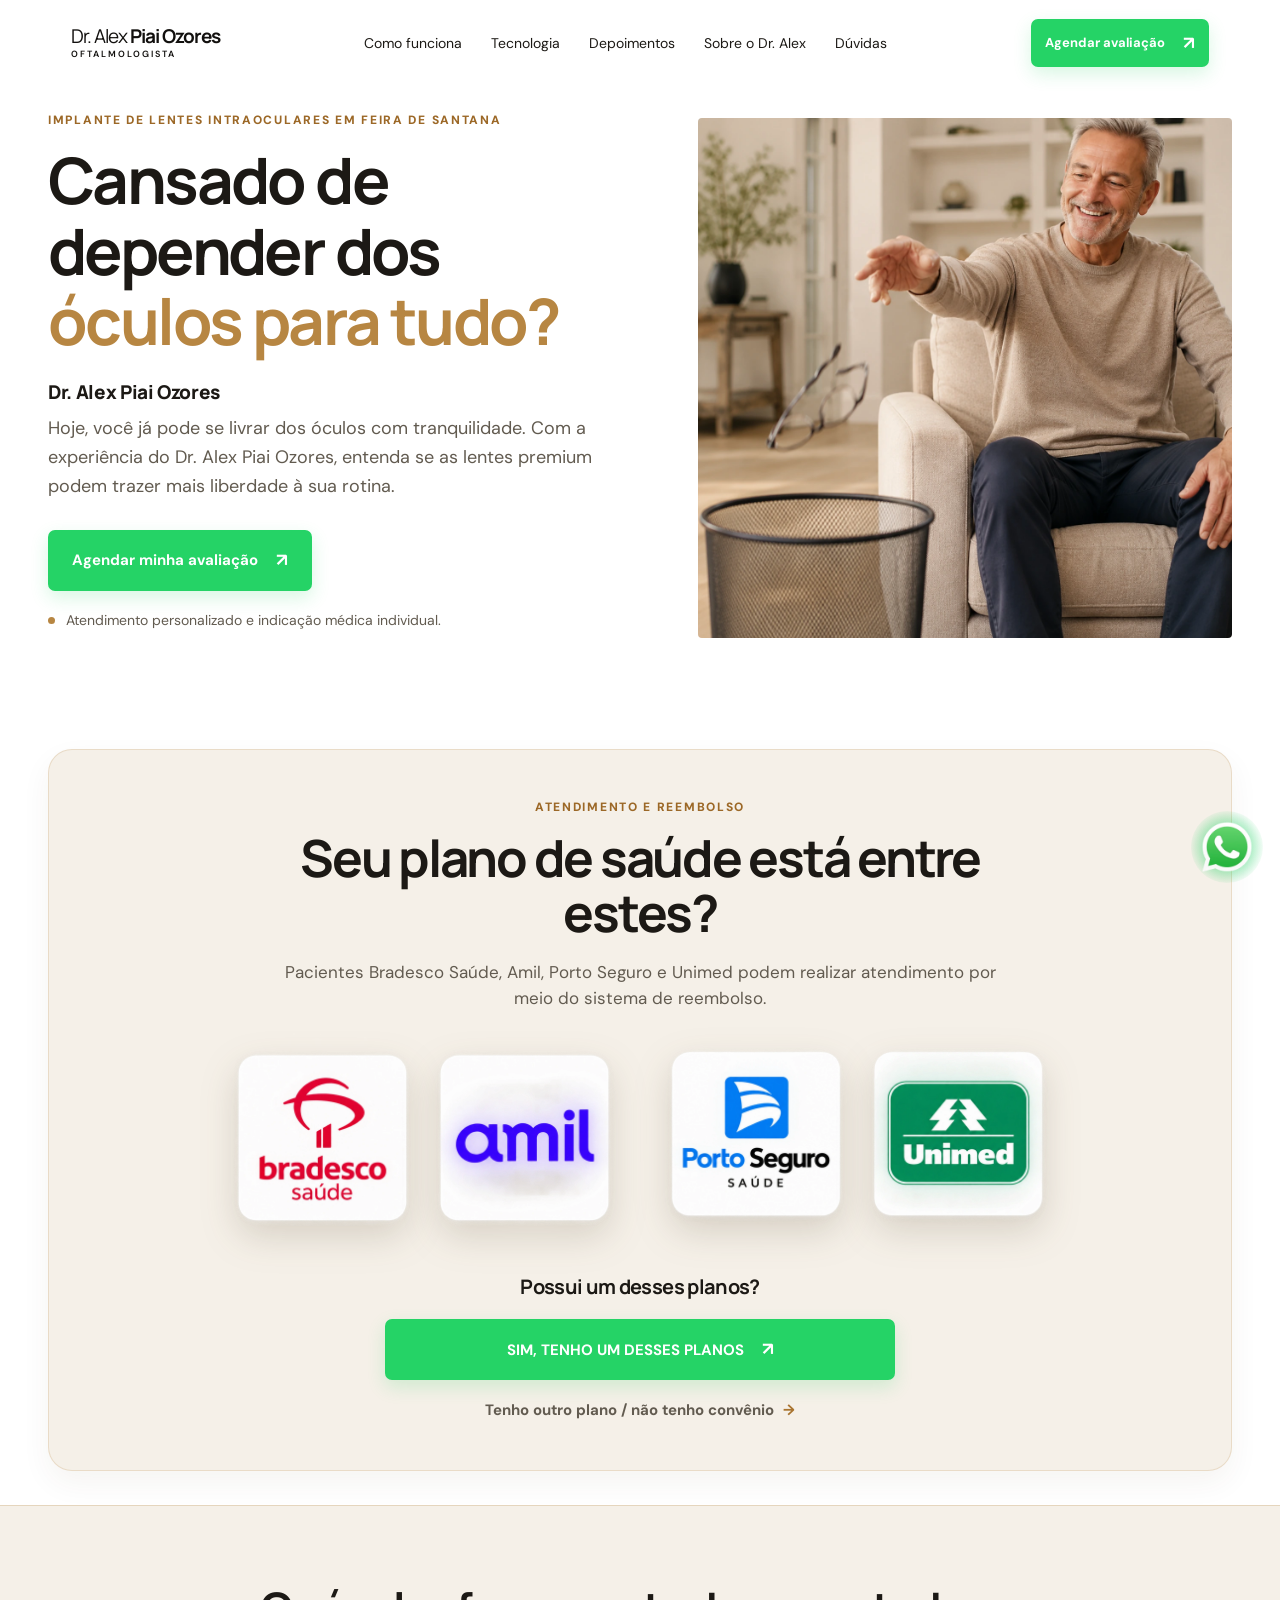
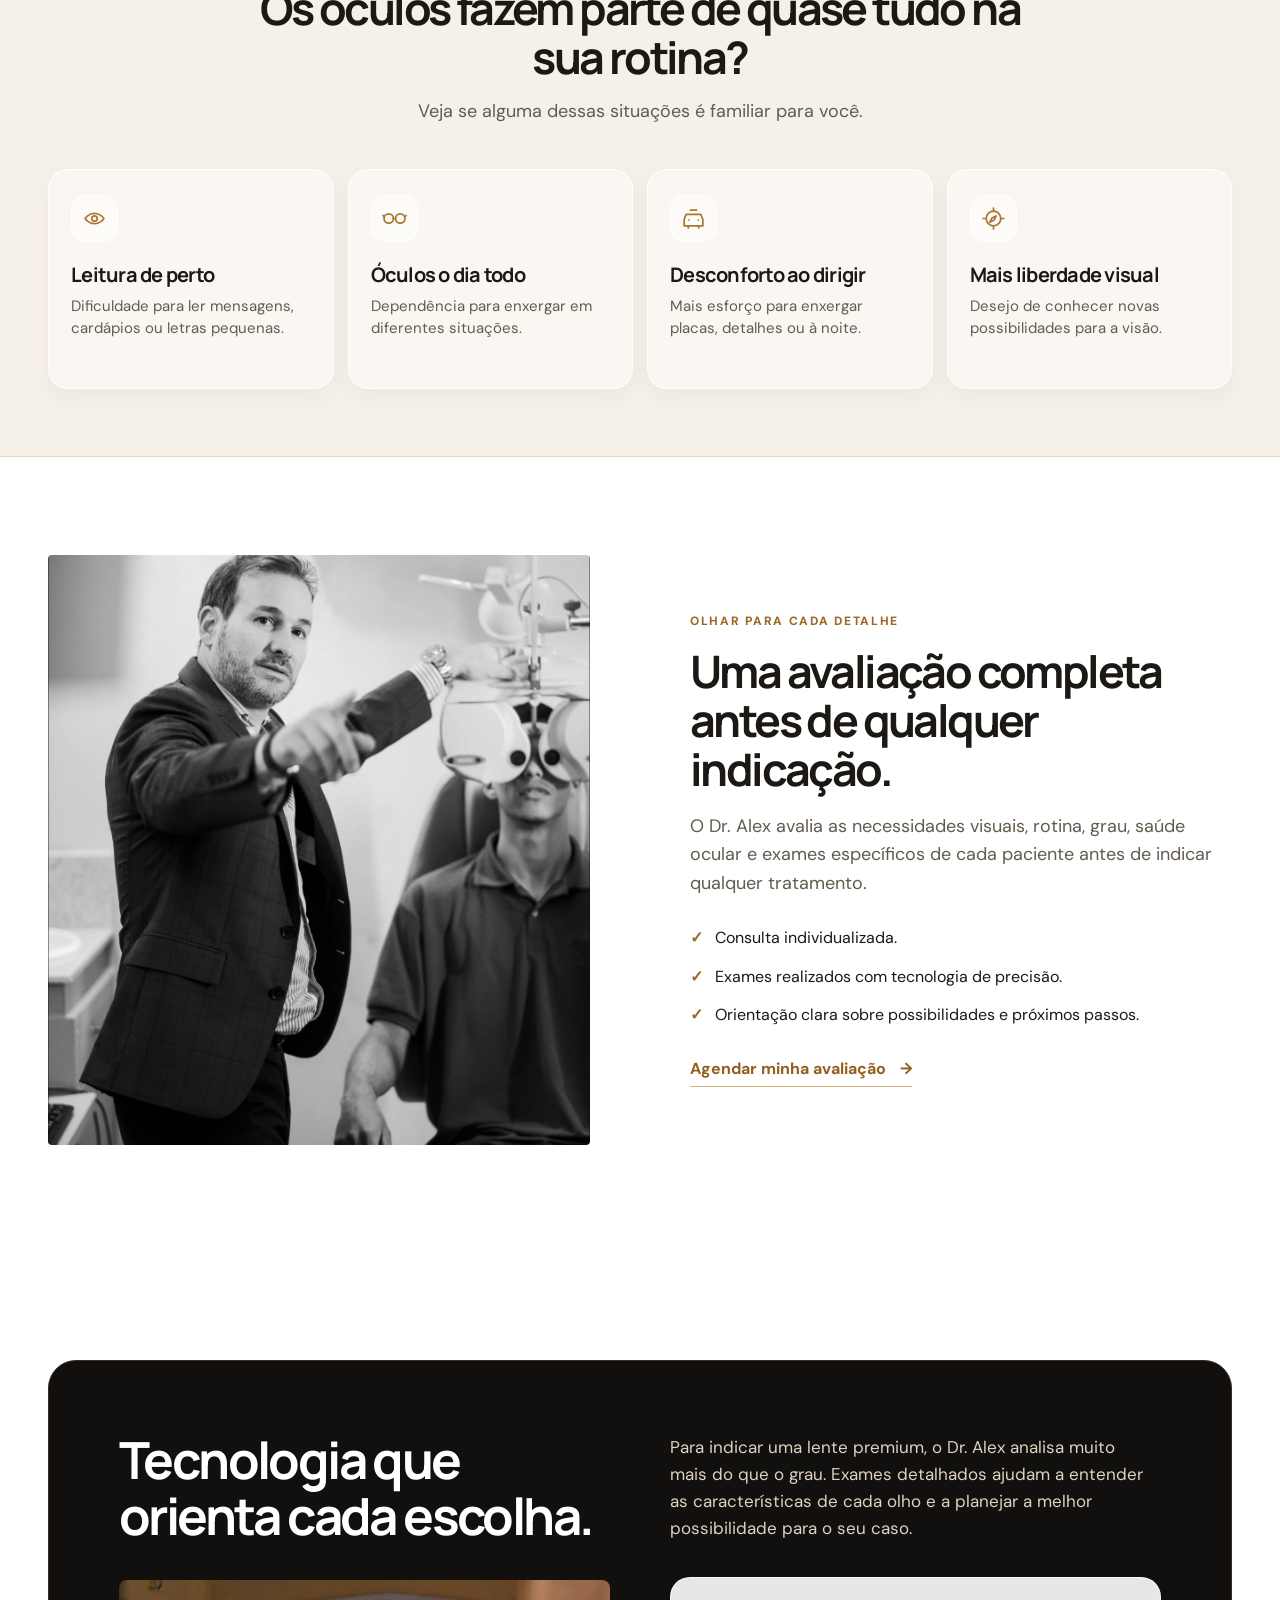
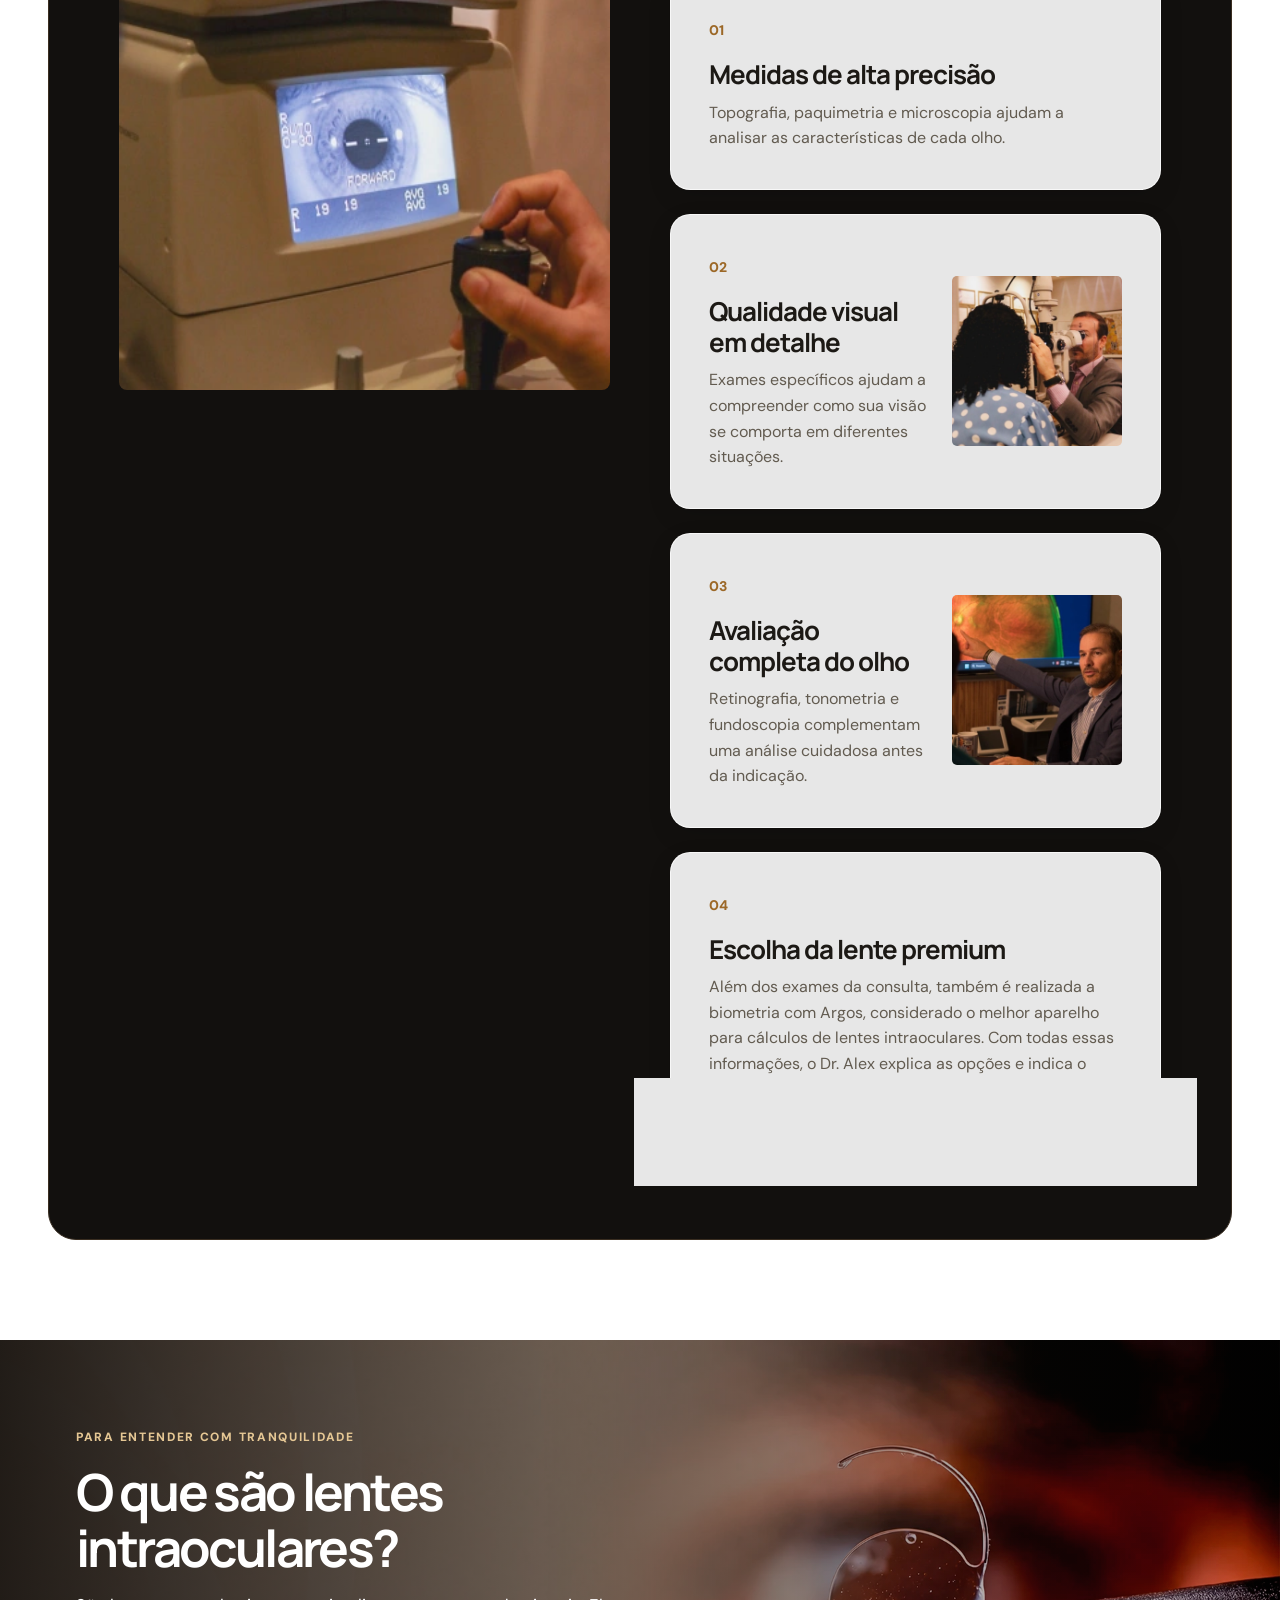
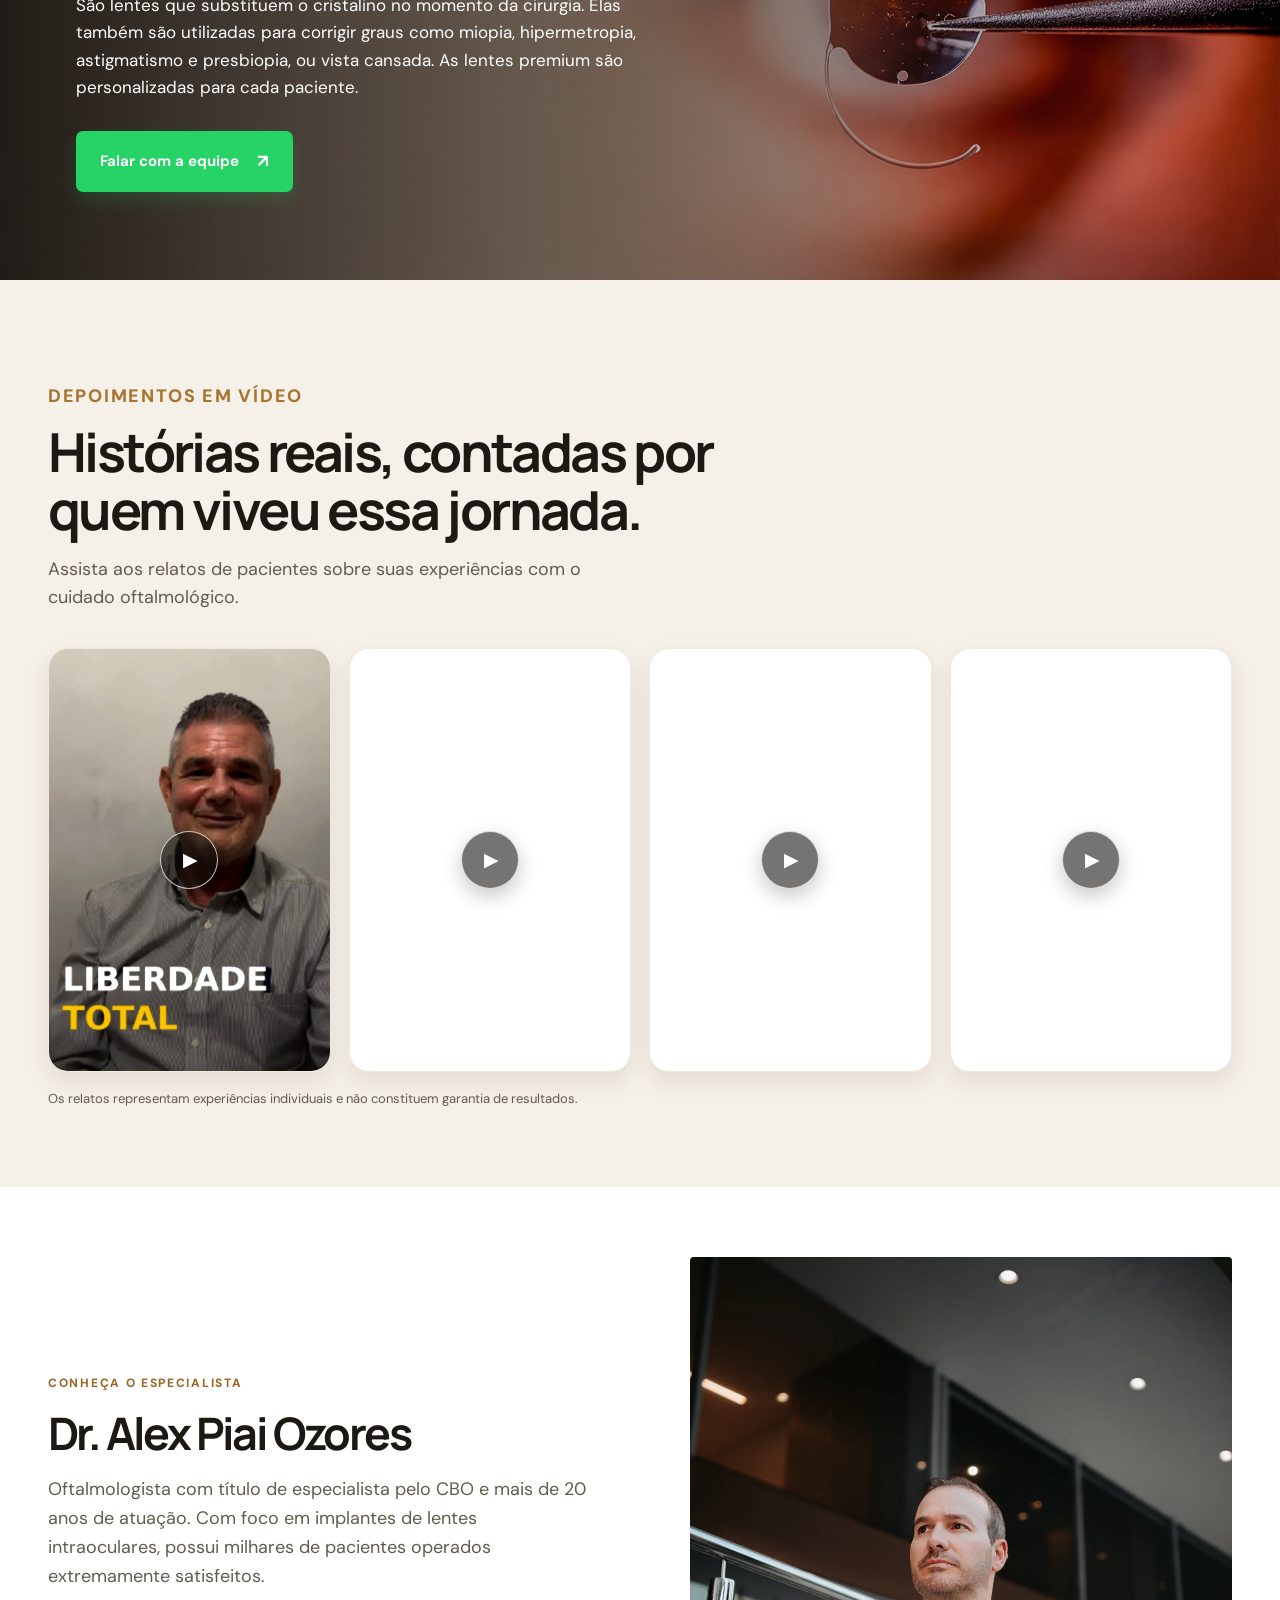
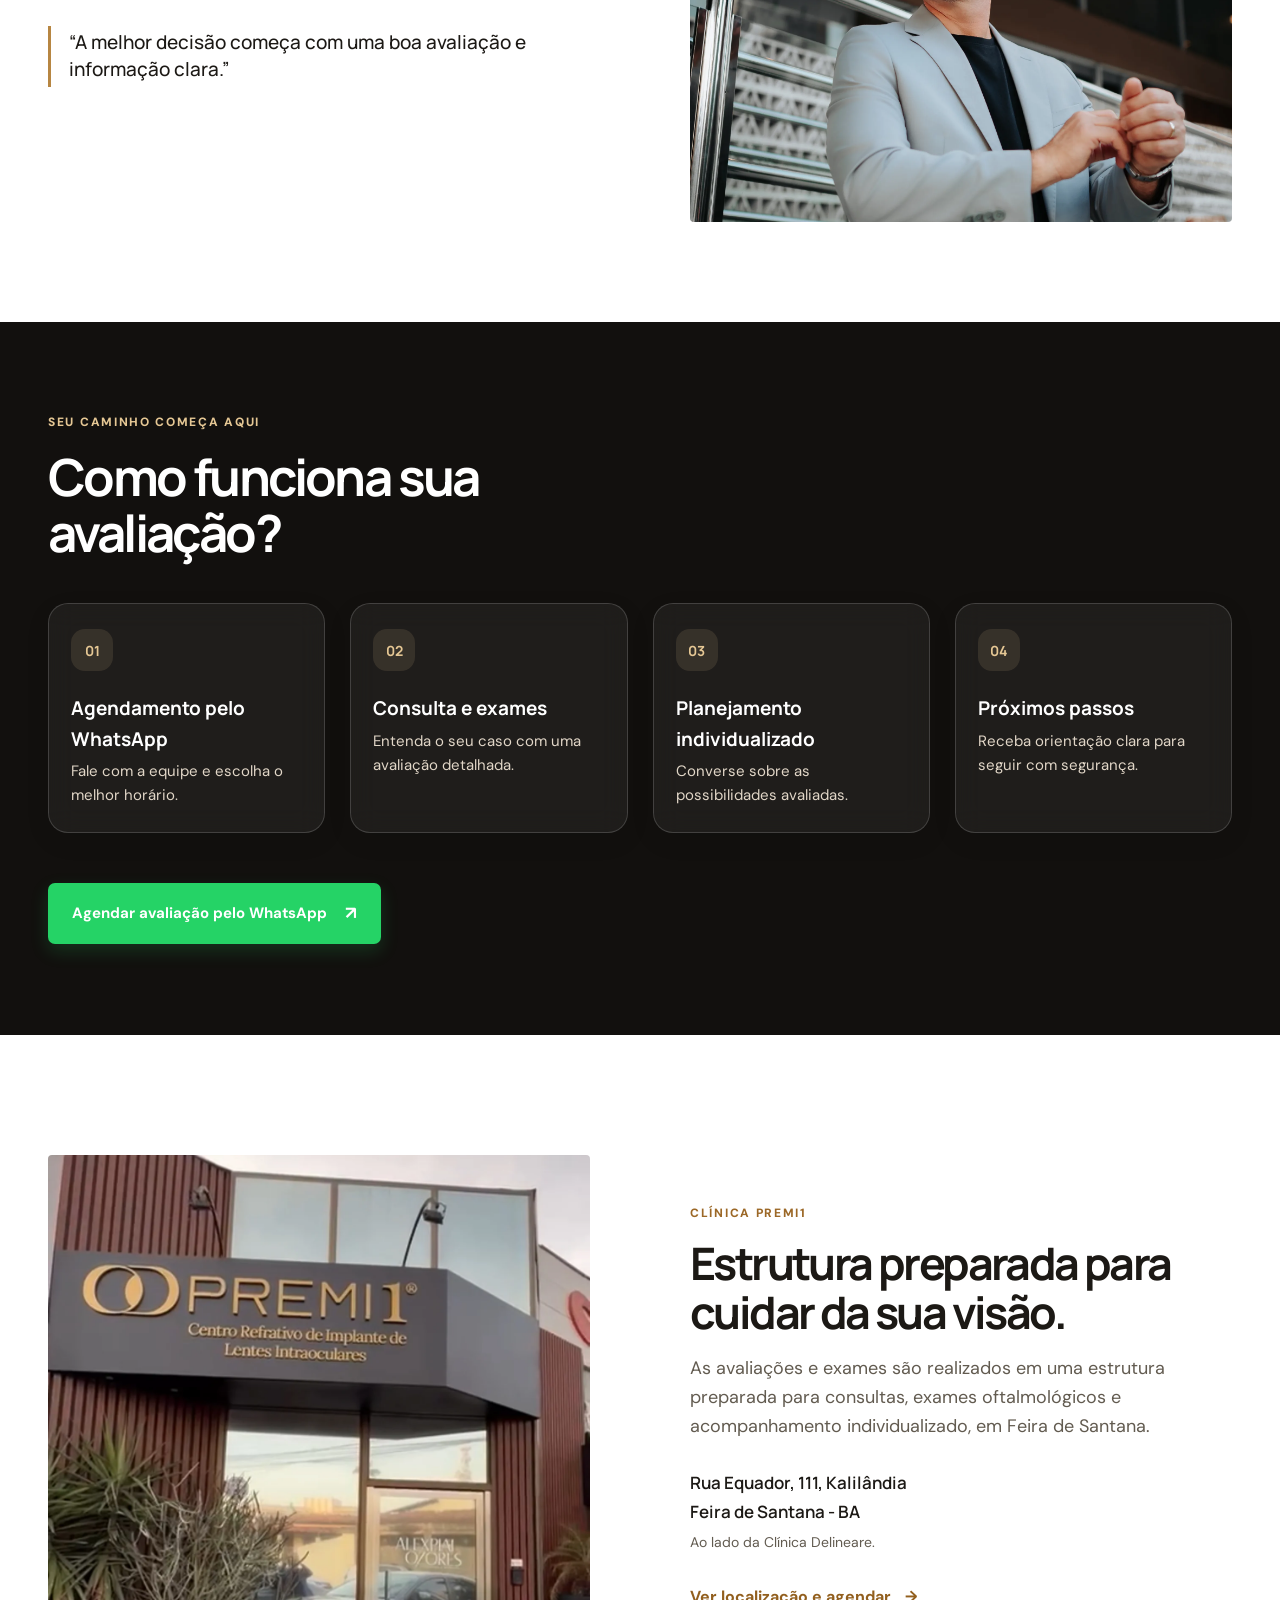
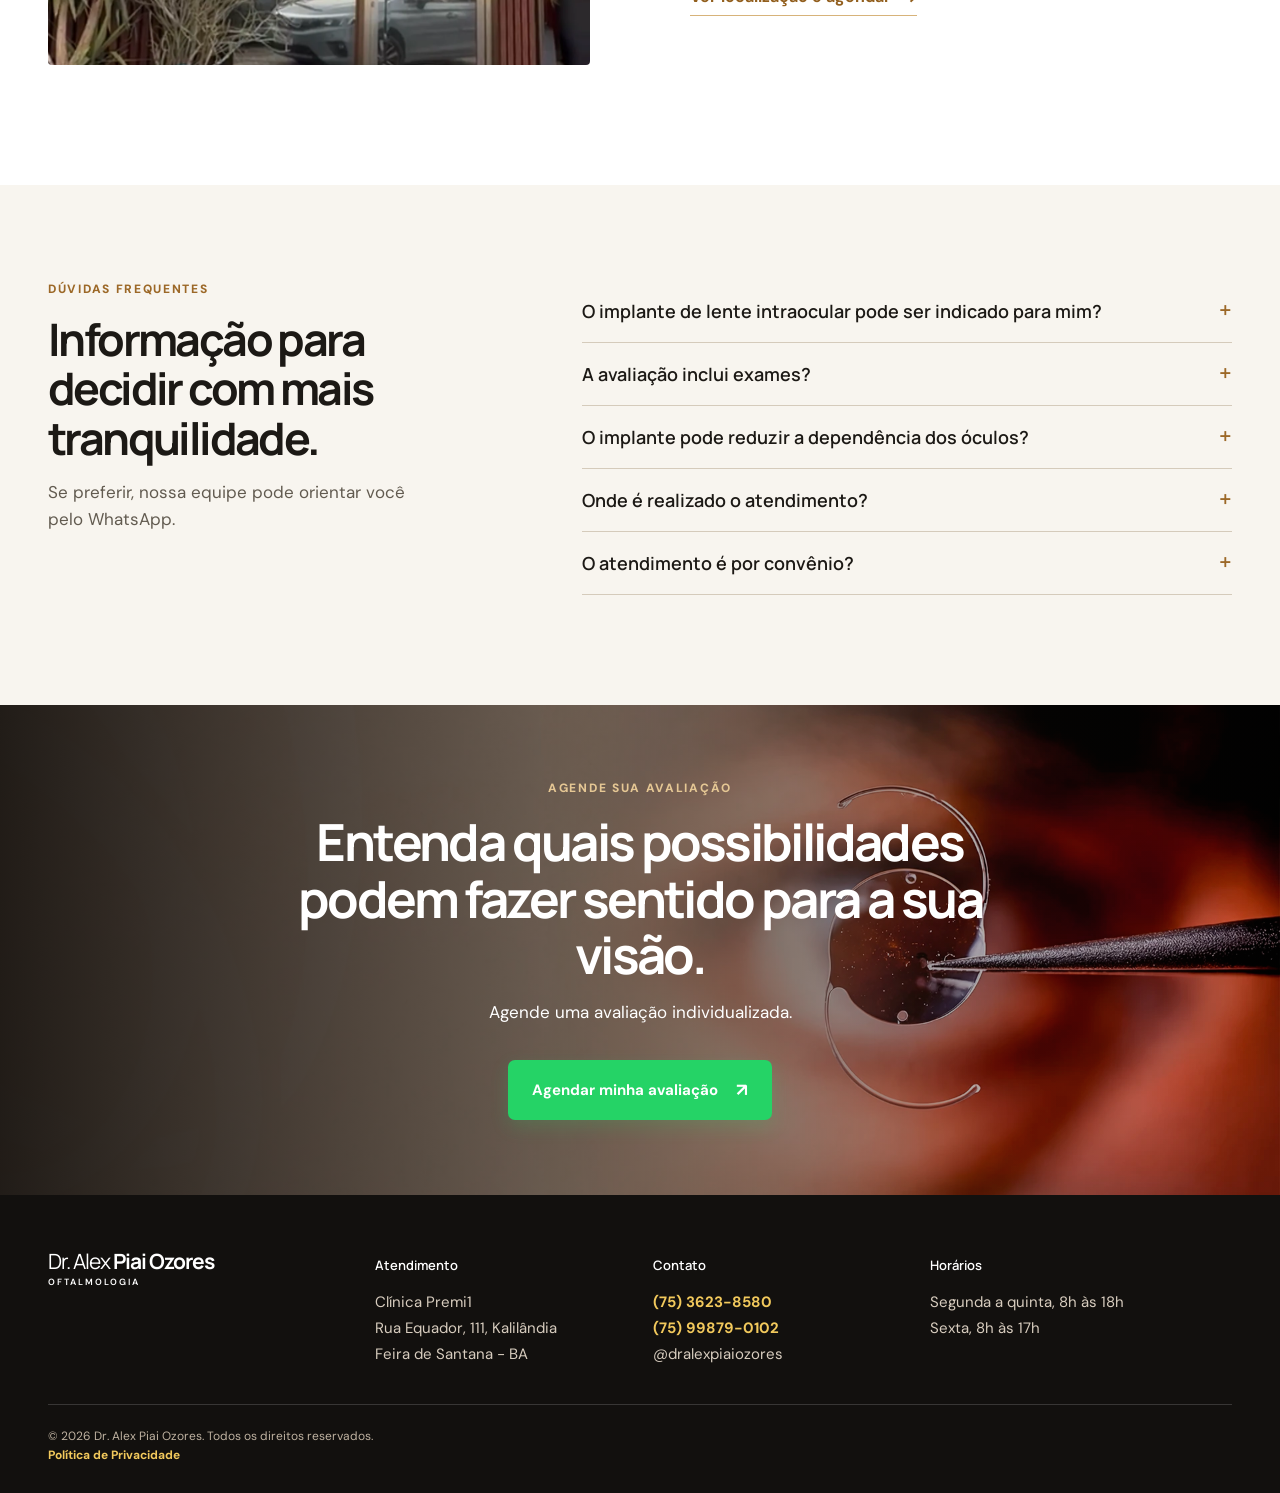
==== commit eea2fb4b: "Troca foto e remove card da Hero de Feira" ====
--- a/feira-de-santana/index.html
+++ b/feira-de-santana/index.html
@@ -24,7 +24,7 @@
   <link rel="preconnect" href="https://fonts.googleapis.com">
   <link rel="preconnect" href="https://fonts.gstatic.com" crossorigin>
   <link href="https://fonts.googleapis.com/css2?family=DM+Sans:wght@400;500;600;700&family=Manrope:wght@400;500;600;700;800&display=swap" rel="stylesheet">
-  <link rel="stylesheet" href="assets/css/main.min.css?v=planos-v7">
+  <link rel="stylesheet" href="assets/css/main.min.css?v=hero-feira-v1">
 </head>
 <body data-lp-market="feira">
   <noscript><img height="1" width="1" style="display:none" src="https://www.facebook.com/tr?id=1387568828019134&ev=PageView&noscript=1" alt=""></noscript>
@@ -48,7 +48,7 @@
         <a class="button" href="https://api.whatsapp.com/send?phone=557581498753&text=Ol%C3%A1%2C%20vim%20da%20p%C3%A1gina%20e%20gostaria%20de%20mais%20informa%C3%A7%C3%B5es%20sobre%20implante%20de%20lentes%20premium" target="_blank" rel="noopener">Agendar minha avaliação <span>↗</span></a>
         <p class="microcopy"><i></i> Atendimento personalizado e indicação médica individual.</p>
       </div>
-      <div class="hero-image reveal"><img src="assets/dhhh.webp" alt="Dr. Alex Piai Ozores" width="1080" height="1080" fetchpriority="high" decoding="async"><div class="image-caption">Especialista pelo CBO<br><strong>mais de 20 anos de atuação.</strong></div></div>
+      <div class="hero-image reveal"><img class="hero-photo-feira" src="assets/homem_jogando_oculos_lixo.webp" alt="Paciente jogando os óculos no cesto" width="1080" height="1080" fetchpriority="high" decoding="async"></div>
     </section>
 
 
--- a/feira-de-santana/assets/css/main.min.css
+++ b/feira-de-santana/assets/css/main.min.css
@@ -1,4 +1,5 @@
 :root{--black:#12100e;--black2:#1c1813;--gold:#b78642;--gold-light:#e5c794;--paper:#f8f5ef;--text:#1c1915;--muted:#625b50;--line:#dfd5c5;--sans:'DM Sans',Arial,sans-serif;--display:'Manrope',Arial,sans-serif}*{box-sizing:border-box}html{scroll-behavior:smooth}body{margin:0;background:#fff;color:var(--text);font:17px/1.6 var(--sans)}img{display:block;width:100%;height:100%;object-fit:cover}.skip{position:absolute;left:-999px}.skip:focus{left:15px;top:15px;z-index:5;padding:10px;background:#fff}.header{height:90px;max-width:1240px;margin:auto;padding:0 28px;display:flex;align-items:center;justify-content:space-between;gap:24px}.brand,.footer-brand{color:var(--black);text-decoration:none;font:700 21px/1 var(--display);letter-spacing:-1px}.brand span,.footer-brand span{font-weight:400}.brand small,.footer-brand small{display:block;margin-top:6px;font:600 9px/1 var(--sans);letter-spacing:2px;text-transform:uppercase}.header nav{display:flex;gap:29px}.header nav a{color:var(--text);font-size:14px;text-decoration:none}.button{display:inline-flex;align-items:center;justify-content:center;gap:18px;padding:16px 24px;border-radius:7px;background:var(--gold);color:#fff;font-size:15px;font-weight:700;text-decoration:none;transition:.2s}.button:hover{background:#956224;transform:translateY(-2px)}.button span{font-size:18px}.button-small{padding:12px 17px;font-size:13px}.section{max-width:1240px;margin:auto;padding-left:28px;padding-right:28px}.hero{min-height:640px;padding-top:45px;padding-bottom:70px;display:grid;grid-template-columns:1.04fr .96fr;gap:72px;align-items:center}.eyebrow{margin:0 0 15px;color:#9c6827;font-size:12px;font-weight:800;letter-spacing:1.7px;text-transform:uppercase}.eyebrow.light{color:var(--gold-light)}h1,h2,h3{font-family:var(--display)}h1,h2{margin:0;letter-spacing:-2.6px;line-height:1.1}.hero h1{max-width:680px;font-size:clamp(42px,5vw,68px)}.hero h1 em{color:var(--gold);font-style:normal}.signature{margin:22px 0 9px;font:600 17px var(--display)}.lead{max-width:565px;margin:0 0 29px;color:var(--muted);font-size:18px}.microcopy{margin-top:18px;color:var(--muted);font-size:14px}.microcopy i{display:inline-block;width:7px;height:7px;margin:0 7px 1px 0;border-radius:50%;background:var(--gold)}.hero-image{position:relative;height:520px;overflow:hidden;border-radius:4px}.hero-image img{object-position:center 25%}.image-caption{position:absolute;bottom:0;left:0;padding:20px 30px 15px 0;background:#fff;font-size:14px;line-height:1.4}.identification{padding-top:70px;padding-bottom:115px}.identification h2,.assessment h2,.benefits h2,.about h2,.facility h2,.faq h2{max-width:680px;font-size:clamp(34px,3.5vw,49px)}.situation-grid{display:grid;grid-template-columns:repeat(4,1fr);gap:14px;margin-top:43px}.situation-grid article{min-height:165px;padding:23px;border:1px solid var(--line);border-radius:8px}.situation-grid b,.steps b{color:#9c6827;font:700 14px var(--display)}.situation-grid p{margin:25px 0 0;font-size:17px;line-height:1.4}.closing{max-width:650px;margin-top:30px;color:var(--muted);font-size:17px}.two-col{display:grid;grid-template-columns:1fr 1fr;gap:100px;align-items:center}.assessment{max-width:none;padding:92px max(28px,calc((100vw - 1184px)/2));background:var(--paper)}.portrait{height:590px;overflow:hidden;border-radius:4px}.assessment-copy>p:not(.eyebrow),.about-copy>p:not(.eyebrow),.facility-copy>p:not(.eyebrow){color:var(--muted);font-size:18px}.check-list{padding:0;margin:27px 0;list-style:none}.check-list li{margin:13px 0;font-size:16px}.check-list li:before{content:'✓';margin-right:12px;color:#9c6827;font-weight:bold}.text-link{display:inline-flex;gap:14px;padding-bottom:5px;border-bottom:1px solid #d7b37a;color:#925f1e;font-size:16px;font-weight:700;text-decoration:none}.technology-wrap{padding-top:100px;padding-bottom:100px}.technology{display:grid;grid-template-columns:1fr 1fr;gap:60px;padding:70px;border:1px solid #3a2e21;border-radius:28px;background:var(--black);color:#fff}.technology h2,.lens-banner h2,.steps h2,.final-cta h2{max-width:540px;font-size:clamp(37px,4vw,54px)}.tech-sticky{position:sticky;top:25px}.tech-sticky img{height:375px;margin-top:37px;border-radius:8px}.tech-cards>p{max-width:480px;margin:3px 0 35px;color:#ded2c0;font-size:17px}.tech-card{margin:17px 0;padding:33px;border:1px solid #e7d8c4;border-radius:9px;background:#fff;color:var(--text)}.tech-card span{color:#9c6827;font-size:14px;font-weight:800}.tech-card h3{margin:16px 0 9px;font-size:26px;letter-spacing:-1px;line-height:1.2}.tech-card p{margin:0;color:var(--muted);font-size:15px}.tech-card.with-image{display:grid;grid-template-columns:1fr 130px;gap:20px;align-items:center}.tech-card.with-image img{height:130px;border-radius:5px}.lens-banner,.final-cta{position:relative;max-width:none;height:540px;overflow:hidden;color:#fff}.lens-banner>img,.final-cta>img{position:absolute;inset:0}.lens-banner:after,.final-cta:after{position:absolute;inset:0;content:'';background:linear-gradient(90deg,rgba(15,12,9,.92),rgba(15,12,9,.56),rgba(15,12,9,.1))}.lens-banner>div,.final-cta>div{position:relative;z-index:1;display:flex;flex-direction:column;align-items:flex-start;justify-content:center;height:100%;padding:0 max(28px,calc((100vw - 1184px)/2))}.lens-banner>div>*{max-width:580px}.lens-banner p:not(.eyebrow),.final-cta p:not(.eyebrow){max-width:600px;font-size:17px}.button-white{margin-top:13px;background:#ead7b0;color:var(--black)}.button-white:hover{background:#fff3d9}.benefits{padding-top:110px;padding-bottom:115px}.benefits h2{margin-bottom:50px}.benefit-grid{display:grid;grid-template-columns:repeat(4,1fr);gap:25px}.benefit-grid article{padding-top:21px;border-top:1px solid var(--line)}.benefit-grid i{color:#9c6827;font-size:23px;font-style:normal}.benefit-grid h3{margin:17px 0 7px;font-size:20px;letter-spacing:-.5px}.benefit-grid p{margin:0;color:var(--muted);font-size:15px}.about{padding-top:70px;padding-bottom:100px}.about-photo{height:565px;overflow:hidden;border-radius:4px}.about-photo img{object-position:center 35%}.quote{margin-top:35px!important;padding:3px 0 3px 18px;border-left:3px solid var(--gold);color:var(--text)!important;font:500 19px/1.45 var(--display)!important}.steps{max-width:none;padding:91px max(28px,calc((100vw - 1184px)/2));background:var(--black);color:#fff}.steps h2{margin-bottom:43px}.steps-grid{display:grid;grid-template-columns:repeat(4,1fr);gap:25px;margin-bottom:37px}.steps-grid article{padding-top:21px;border-top:1px solid rgba(255,255,255,.28)}.steps-grid b{color:var(--gold-light)}.steps-grid h3{margin:17px 0 5px;font-size:19px}.steps-grid p{margin:0;color:#e2d7c8;font-size:15px}.facility{padding-top:120px;padding-bottom:120px}.facility-photo{height:510px;overflow:hidden;border-radius:4px}.facility address{margin:28px 0;font:600 17px/1.7 var(--display)}.facility address small{color:var(--muted);font:400 14px var(--sans)}.faq{display:grid;grid-template-columns:.8fr 1.2fr;gap:100px;max-width:none;padding:95px max(28px,calc((100vw - 1184px)/2)) 110px;background:var(--paper)}.faq>div>p:not(.eyebrow){max-width:370px;color:var(--muted)}.accordions details{padding:19px 0;border-bottom:1px solid #d5cbbb}.accordions summary{display:flex;justify-content:space-between;gap:15px;list-style:none;cursor:pointer;font:600 18px var(--display)}.accordions summary::-webkit-details-marker{display:none}.accordions summary span{color:#9c6827;font-size:22px;line-height:1}.accordions details[open] summary span{transform:rotate(45deg)}.accordions p{margin:13px 35px 0 0;color:var(--muted);font-size:15px}.final-cta{height:490px}.final-cta>div{align-items:center;text-align:center}.final-cta h2{max-width:720px}.final-cta .button{margin-top:16px}footer{display:grid;grid-template-columns:1.2fr 1fr 1fr 1.2fr;gap:25px;padding:56px max(28px,calc((100vw - 1184px)/2)) 28px;background:var(--black);color:#d8cdbf}footer .footer-brand{color:#fff}footer b{color:#fff;font:600 13px var(--display)}footer p{margin:11px 0;font-size:15px;line-height:1.75}.copyright{grid-column:1/-1;padding-top:22px;border-top:1px solid rgba(255,255,255,.16);color:#bfb2a1;font-size:12px}.whatsapp-float{display:none;position:fixed;right:18px;bottom:18px;z-index:4;width:56px;height:56px;align-items:center;justify-content:center;border-radius:50%;background:var(--gold);box-shadow:0 6px 18px rgba(0,0,0,.22);color:#fff;font-size:30px;text-decoration:none}.reveal{opacity:0;transform:translateY(17px);transition:.6s ease}.reveal.show{opacity:1;transform:none}@media(max-width:820px){body{font-size:16px}.header{height:72px;padding:0 20px}.header nav,.header .button{display:none}.section{padding-left:20px;padding-right:20px}.hero{grid-template-columns:1fr;gap:35px;min-height:0;padding-top:38px;padding-bottom:56px}.hero h1{font-size:43px;letter-spacing:-2px}.lead,.assessment-copy>p:not(.eyebrow),.about-copy>p:not(.eyebrow),.facility-copy>p:not(.eyebrow){font-size:17px}.hero-image{height:430px}.identification{padding-top:55px;padding-bottom:65px}.situation-grid{grid-template-columns:1fr 1fr;gap:10px;margin-top:28px}.situation-grid article{min-height:140px;padding:17px}.situation-grid p{margin-top:18px;font-size:16px}.two-col{grid-template-columns:1fr;gap:35px}.assessment{padding:60px 20px}.portrait{height:440px}.assessment-copy h2,.identification h2,.benefits h2,.about h2,.facility h2,.faq h2{font-size:35px;letter-spacing:-1.8px}.technology-wrap{padding:60px 20px}.technology{grid-template-columns:1fr;gap:28px;padding:36px 20px;border-radius:20px}.tech-sticky{position:static}.tech-sticky img{height:330px;margin-top:28px}.tech-card{padding:25px 20px}.lens-banner,.final-cta{height:600px}.lens-banner>img,.final-cta>img{object-position:66% center}.lens-banner:after,.final-cta:after{background:rgba(15,12,9,.76)}.lens-banner>div,.final-cta>div{padding:35px 20px}.lens-banner h2,.steps h2,.final-cta h2,.technology h2{font-size:37px;letter-spacing:-1.8px}.benefits{padding-top:60px;padding-bottom:65px}.benefit-grid,.steps-grid{grid-template-columns:1fr 1fr;gap:25px 18px}.about{padding-top:50px;padding-bottom:60px}.about-photo{height:490px;grid-row:1}.steps{padding:60px 20px}.facility{padding-top:60px;padding-bottom:65px}.facility-photo{height:400px}.faq{grid-template-columns:1fr;gap:35px;padding:60px 20px}.final-cta{height:550px}footer{grid-template-columns:1fr 1fr;gap:27px 15px;padding:45px 20px 25px}.whatsapp-float{display:flex}}@media(max-width:400px){.hero h1{font-size:37px}.situation-grid,.steps-grid,.benefit-grid,footer{grid-template-columns:1fr}.hero-image{height:380px}.tech-card.with-image{grid-template-columns:1fr}.tech-card.with-image img{display:none}}.identification{text-align:center}.section-label{display:flex;justify-content:center;align-items:center;gap:8px}.section-label svg{width:18px;height:18px;fill:none;stroke:currentColor;stroke-width:2;stroke-linecap:round;stroke-linejoin:round}.identification h2{margin:auto;max-width:800px}.situation-grid{margin-top:70px;text-align:left}.situation-grid article{min-height:0;padding:0;border:0;border-radius:0}.situation-grid article>svg{width:52px;height:52px;fill:none;stroke:#ad7832;stroke-width:2.6;stroke-linecap:round;stroke-linejoin:round}.situation-grid h3{margin:19px 0 11px;font-size:24px;line-height:1.12;letter-spacing:-1px}.situation-grid p{margin:0;max-width:235px;color:var(--muted);font-size:16px;line-height:1.55}.section-cta{width:100%;margin-top:75px;border-radius:28px}.closing{margin:12px auto 0;font-size:14px;letter-spacing:.5px}@media(max-width:820px){.situation-grid{margin-top:42px}.situation-grid article{padding:5px 2px}.situation-grid h3{font-size:19px}.situation-grid p{font-size:15px}.section-cta{margin-top:45px;border-radius:9px}.closing{font-size:13px}}.identification{position:relative;isolation:isolate;padding-top:105px;padding-bottom:105px}.identification:before{position:absolute;z-index:-1;top:0;bottom:0;left:50%;width:100vw;content:'';transform:translateX(-50%);background:#f5f0e8;border-top:1px solid rgba(183,134,66,.26);border-bottom:1px solid rgba(183,134,66,.26)}.assessment{background:#fff;padding-top:115px;padding-bottom:115px}.technology{align-items:stretch}.tech-intro{align-self:stretch}.tech-cards{padding-bottom:4px}.tech-card{margin:0 0 24px;padding:38px}.tech-card p{font-size:16px;line-height:1.6}.tech-card.with-image{grid-template-columns:1fr 145px}.tech-card.with-image img{height:145px}@media(max-width:820px){.identification{padding-top:65px;padding-bottom:65px}.assessment{padding-top:70px;padding-bottom:70px}.tech-card{margin-bottom:18px;padding:27px 22px}.tech-card p,.accordions p,.steps-grid p,.benefit-grid p{font-size:16px}.tech-card.with-image{grid-template-columns:1fr}.tech-card.with-image img{display:none}.tech-sticky img{object-position:center}.portrait img{object-position:center 25%}.hero-image img{object-position:center 20%}.button{min-height:52px}}.identification{padding-top:78px;padding-bottom:80px;text-align:center}.identification h2{max-width:790px;margin:0 auto}.identification-intro{margin:15px auto 0;color:var(--muted);font-size:18px}.situation-grid{display:grid;grid-template-columns:repeat(4,minmax(0,1fr));gap:14px;margin-top:43px;text-align:left}.situation-grid article{min-height:220px;padding:25px 22px;border:1px solid rgba(255,255,255,.78);border-radius:20px;background:rgba(255,255,255,.46);box-shadow:0 8px 24px rgba(73,53,27,.045);backdrop-filter:blur(13px);-webkit-backdrop-filter:blur(13px);transition:transform .22s ease,background-color .22s ease,box-shadow .22s ease}.situation-grid article:hover{transform:translateY(-4px);background:rgba(255,255,255,.68);box-shadow:0 13px 30px rgba(73,53,27,.08)}.situation-grid b{display:none}.situation-grid article>svg{display:none}.situation-icon{display:flex;width:47px;height:47px;align-items:center;justify-content:center;border:1px solid rgba(255,255,255,.8);border-radius:15px;background:rgba(255,255,255,.45);color:#aa7634;transition:background-color .22s ease,color .22s ease,box-shadow .22s ease}.situation-grid article:hover .situation-icon{background:rgba(230,198,143,.33);color:#8d5e25;box-shadow:0 5px 15px rgba(176,126,52,.13)}.situation-icon svg{width:25px;height:25px;fill:none;stroke:currentColor;stroke-width:1.65;stroke-linecap:round;stroke-linejoin:round}.situation-grid h3{margin:21px 0 8px;font-size:20px;line-height:1.2;letter-spacing:-.75px}.situation-grid p{max-width:none;margin:0;color:var(--muted);font-size:15px;line-height:1.5}@media(max-width:820px){.identification{padding-top:58px;padding-bottom:60px}.identification h2{font-size:34px}.identification-intro{font-size:17px}.situation-grid{display:flex;gap:13px;overflow-x:auto;margin:32px -20px 0;padding:2px 20px 10px;scroll-snap-type:x mandatory;scroll-behavior:smooth;-webkit-overflow-scrolling:touch}.situation-grid::-webkit-scrollbar{display:none}.situation-grid article{min-width:278px;min-height:205px;padding:24px;scroll-snap-align:start}.situation-icon{width:50px;height:50px}.situation-icon svg{width:27px;height:27px}.situation-grid h3{font-size:20px}.situation-grid p{font-size:16px}}.tech-card{border:1px solid rgba(255,255,255,.72);border-radius:20px;background:rgba(255,255,255,.9);box-shadow:0 8px 24px rgba(0,0,0,.11);backdrop-filter:blur(13px);-webkit-backdrop-filter:blur(13px);transition:transform .22s ease,background-color .22s ease,box-shadow .22s ease}.tech-card:hover{transform:translateY(-4px);background:rgba(255,255,255,.98);box-shadow:0 14px 30px rgba(0,0,0,.17)}.benefit-grid article{min-height:185px;padding:25px 22px;border:1px solid rgba(255,255,255,.82);border-radius:20px;background:rgba(248,245,239,.56);box-shadow:0 8px 24px rgba(73,53,27,.045);backdrop-filter:blur(13px);-webkit-backdrop-filter:blur(13px);transition:transform .22s ease,background-color .22s ease,box-shadow .22s ease}.benefit-grid article:hover{transform:translateY(-4px);background:rgba(255,255,255,.76);box-shadow:0 13px 30px rgba(73,53,27,.08)}.benefit-grid i{display:flex;width:45px;height:45px;align-items:center;justify-content:center;border:1px solid rgba(255,255,255,.8);border-radius:15px;background:rgba(255,255,255,.5);transition:background-color .22s ease,color .22s ease}.benefit-grid article:hover i{background:rgba(230,198,143,.33);color:#8d5e25}.steps-grid article{min-height:205px;padding:25px 22px;border:1px solid rgba(255,255,255,.16);border-radius:20px;background:rgba(255,255,255,.055);box-shadow:0 8px 24px rgba(0,0,0,.09);backdrop-filter:blur(13px);-webkit-backdrop-filter:blur(13px);transition:transform .22s ease,background-color .22s ease,border-color .22s ease}.steps-grid article:hover{transform:translateY(-4px);border-color:rgba(229,199,148,.35);background:rgba(255,255,255,.095)}.steps-grid b{display:inline-flex;width:42px;height:42px;align-items:center;justify-content:center;border-radius:14px;background:rgba(229,199,148,.12);font-size:14px}.steps-grid h3{margin-top:22px}@media(max-width:820px){.tech-card,.benefit-grid article,.steps-grid article{border-radius:18px}.benefit-grid article,.steps-grid article{min-height:0;padding:22px 19px}.benefit-grid i{width:42px;height:42px}.steps-grid b{width:39px;height:39px}}.testimonials{max-width:none;padding:86px max(28px,calc((100vw - 1184px)/2)) 82px;background:#17130f;color:#fff}.testimonials-heading{display:flex;align-items:end;justify-content:space-between;gap:45px;margin-bottom:37px}.testimonials h2{max-width:640px;font-size:clamp(34px,3.6vw,50px);letter-spacing:-2.4px;line-height:1.08}.testimonials-heading>p{max-width:290px;margin:0;color:#d8cdbf;font-size:16px}.review-track{display:flex;gap:16px;overflow-x:auto;padding:2px 2px 15px;scroll-snap-type:x mandatory;scroll-behavior:smooth}.review-track::-webkit-scrollbar{height:6px}.review-track::-webkit-scrollbar-thumb{border-radius:9px;background:rgba(229,199,148,.35)}.review-card{display:flex;min-width:345px;min-height:286px;flex:0 0 345px;flex-direction:column;padding:24px;border:1px solid rgba(255,255,255,.15);border-radius:20px;background:rgba(255,255,255,.065);box-shadow:0 10px 24px rgba(0,0,0,.11);backdrop-filter:blur(13px);-webkit-backdrop-filter:blur(13px);scroll-snap-align:start}.review-author{display:flex;align-items:center;gap:11px}.avatar{display:flex;width:39px;height:39px;align-items:center;justify-content:center;border-radius:50%;color:#fff;font:700 12px var(--display)}.avatar-suh{background:#73514e}.avatar-jc{background:#93725b}.avatar-rose{background:#8b6558}.avatar-ja{background:#71828b}.avatar-eduardo{background:#bd4019}.avatar-emanuella{background:#69564b}.review-author h3{margin:0;font:600 16px var(--display)}.review-author small{display:block;color:#d8cdbf;font-size:12px}.stars{margin-top:20px;color:#f3ba4d;font-size:18px;letter-spacing:1px}.stars small{margin-left:6px;color:#d8cdbf;font-size:13px;letter-spacing:0}.review-card>p{margin:13px 0 0;color:#fff;font-size:16px;line-height:1.55}.google-source{margin-top:auto;padding-top:16px;color:#e5c794;font-size:12px;font-weight:700}.google-source:before{content:'G';display:inline-flex;width:17px;height:17px;margin-right:7px;align-items:center;justify-content:center;border-radius:50%;background:#fff;color:#4285f4;font:800 11px Arial}.reviews-note{margin:10px 0 0;color:#bfb2a1;font-size:13px}@media(max-width:820px){.testimonials{padding:62px 20px 57px}.testimonials-heading{display:block;margin-bottom:29px}.testimonials-heading>p{margin-top:13px;font-size:16px}.review-track{margin:0 -20px;padding:2px 20px 13px}.review-card{min-width:292px;flex-basis:292px;min-height:278px;padding:22px}.review-card>p{font-size:16px}.reviews-note{margin-top:8px}}.testimonials{position:relative}.carousel-controls{display:contents}.carousel-button{position:absolute;z-index:2;top:58%;display:flex;width:44px;height:44px;align-items:center;justify-content:center;border:1px solid rgba(229,199,148,.45);border-radius:50%;background:#211b15;color:#fff;cursor:pointer;font-size:21px;box-shadow:0 7px 16px rgba(0,0,0,.2);transition:background-color .18s ease,transform .18s ease}.carousel-button--previous{left:max(8px,calc((100vw - 1280px)/2 - 10px))}.carousel-button--next{right:max(8px,calc((100vw - 1280px)/2 - 10px))}.carousel-button:hover{background:rgba(183,134,66,.8);transform:translateY(-2px)}@media(max-width:820px){.carousel-button{display:none}}.header{position:sticky;top:0;z-index:20;max-width:none;padding-left:max(28px,calc((100vw - 1184px)/2));padding-right:max(28px,calc((100vw - 1184px)/2));transition:background-color .24s ease,box-shadow .24s ease,backdrop-filter .24s ease}.header:before{position:absolute;z-index:-1;inset:0;content:'';background:transparent;transition:background-color .24s ease,backdrop-filter .24s ease}.header.is-scrolled:before{background:rgba(255,253,248,.76);backdrop-filter:blur(16px);-webkit-backdrop-filter:blur(16px);border-bottom:1px solid rgba(183,134,66,.16)}.header.is-scrolled{box-shadow:0 5px 20px rgba(48,34,19,.045)}.whatsapp-float{display:flex;overflow:visible;width:62px;height:62px;background:transparent}.whatsapp-float img{position:relative;z-index:2;width:100%;height:100%;object-fit:contain}.whatsapp-float:before,.whatsapp-float:after{position:absolute;z-index:-1;inset:8px;border-radius:50%;content:'';border:1px solid rgba(37,211,102,.25);animation:water-ripple 3.8s ease-out infinite}.whatsapp-float:after{animation-delay:1.9s}@keyframes water-ripple{0%{opacity:.38;transform:scale(1)}75%,100%{opacity:0;transform:scale(1.35)}}@media(max-width:820px){.header{padding-left:20px;padding-right:20px}.header.is-scrolled:before{background:rgba(255,253,248,.84)}.whatsapp-float{width:62px;height:62px}}.header{top:10px;width:min(1184px,calc(100% - 48px));height:66px;margin:0 auto;padding:0 23px;border-radius:16px}.header:before{border-radius:16px}.header.is-scrolled:before{border:1px solid rgba(183,134,66,.16)}.brand{font-size:19px}.brand small{margin-top:4px}.button-small{padding:10px 14px}@media(max-width:820px){.header{top:7px;width:calc(100% - 24px);height:56px;padding:0 15px;border-radius:14px}.header:before{border-radius:14px}.brand{font-size:17px}.brand small{font-size:7px}}.whatsapp-float{display:flex!important;position:fixed!important;right:22px!important;bottom:22px!important;width:62px!important;height:62px!important;align-items:center!important;justify-content:center!important;z-index:100!important}.whatsapp-float img{display:block!important;width:100%!important;height:100%!important;object-fit:contain!important}@media(max-width:820px){.whatsapp-float{right:18px!important;bottom:18px!important}}.whatsapp-float{isolation:isolate;box-shadow:0 8px 20px rgba(0,0,0,.16)}.whatsapp-float:before{display:block!important;z-index:0;inset:-5px;border:0!important;border-radius:50%;background:radial-gradient(circle,rgba(37,211,102,.7) 0%,rgba(37,211,102,.35) 48%,rgba(37,211,102,0) 75%);animation:whatsapp-halo 2.25s ease-in-out infinite!important}.whatsapp-float:after{display:none!important;animation:none!important}@keyframes whatsapp-halo{0%,100%{opacity:.38;transform:scale(.96)}50%{opacity:.95;transform:scale(1.06)}}.whatsapp-float{padding:0!important;border:0!important;background:transparent!important;box-shadow:none!important;outline:0!important}.whatsapp-float img{border:0!important;border-radius:0!important;box-shadow:none!important;background:transparent!important}.button,.button-white{background:#25d366!important;color:#fff!important}.button:hover,.button-white:hover{background:#1cab58!important}.button{box-shadow:0 7px 18px rgba(37,211,102,.18)}.button:hover{box-shadow:0 10px 23px rgba(37,211,102,.26)}@media(max-width:820px){.benefit-grid,.steps-grid{display:flex;gap:13px;overflow-x:auto;margin:32px -20px 0;padding:2px 20px 12px;scroll-snap-type:x mandatory;scroll-behavior:smooth;-webkit-overflow-scrolling:touch}.benefit-grid::-webkit-scrollbar,.steps-grid::-webkit-scrollbar{display:none}.benefit-grid article,.steps-grid article{min-width:278px;min-height:205px;flex:0 0 278px;padding:24px;scroll-snap-align:start}.benefit-grid h3,.steps-grid h3{font-size:20px}.benefit-grid p,.steps-grid p{font-size:16px}.steps-grid{margin-top:0;margin-bottom:32px}.steps .button{width:100%}}.menu-toggle{display:none}@media(max-width:820px){.header{overflow:visible}.header .header-nav{position:absolute;top:calc(100%+9px);right:0;left:0;display:flex;visibility:hidden;flex-direction:column;gap:0;padding:8px;border:1px solid rgba(183,134,66,.16);border-radius:15px;background:rgba(255,253,248,.97);box-shadow:0 14px 32px rgba(48,34,19,.12);opacity:0;transform:translateY(-8px);transition:opacity .2s ease,transform .2s ease,visibility .2s ease;backdrop-filter:blur(16px);-webkit-backdrop-filter:blur(16px)}.header.menu-open .header-nav{visibility:visible;opacity:1;transform:none}.header .header-nav a{padding:13px 14px;border-radius:10px;font-size:15px;font-weight:600}.header .header-nav a:hover{background:rgba(37,211,102,.1)}.menu-toggle{display:flex;width:37px;height:37px;flex-direction:column;align-items:center;justify-content:center;gap:5px;padding:0;border:1px solid rgba(183,134,66,.25);border-radius:11px;background:rgba(255,255,255,.62);cursor:pointer}.menu-toggle span{display:block;width:17px;height:1.5px;border-radius:2px;background:var(--black);transition:transform .2s ease,opacity .2s ease}.header.menu-open .menu-toggle span:nth-child(1){transform:translateY(6.5px) rotate(45deg)}.header.menu-open .menu-toggle span:nth-child(2){opacity:0}.header.menu-open .menu-toggle span:nth-child(3){transform:translateY(-6.5px) rotate(-45deg)}}#avaliacoes{display:none}.video-testimonials{max-width:none;padding:86px max(28px,calc((100vw - 1184px)/2)) 78px;background:#17130f;color:#fff}.video-heading{display:grid;grid-template-columns:1.05fr .95fr;gap:35px;align-items:end;margin-bottom:37px}.video-heading h2{max-width:660px;font:700 clamp(34px,3.6vw,50px)/1.08 var(--display);letter-spacing:-2.4px}.video-heading>p{max-width:390px;margin:0;color:#d8cdbf;font-size:17px}.video-track{display:flex;gap:17px;overflow-x:auto;padding:2px 2px 15px;scroll-snap-type:x mandatory;scroll-behavior:smooth}.video-track::-webkit-scrollbar{height:6px}.video-track::-webkit-scrollbar-thumb{border-radius:9px;background:rgba(229,199,148,.35)}.video-card{position:relative;display:block;min-width:252px;max-width:252px;height:390px;flex:0 0 252px;overflow:hidden;padding:0;border:1px solid rgba(255,255,255,.16);border-radius:20px;background:#31271f;box-shadow:0 10px 24px rgba(0,0,0,.15);cursor:pointer;scroll-snap-align:start;transition:transform .22s ease,box-shadow .22s ease}.video-card:hover{transform:translateY(-4px);box-shadow:0 16px 30px rgba(0,0,0,.25)}.video-card img,.video-card video{width:100%;height:100%;object-fit:cover;filter:brightness(1.12) contrast(1.04) saturate(1.07);transition:filter .22s ease}.video-card:hover img{filter:brightness(1.18) contrast(1.08) saturate(1.1)}.video-card:after{display:none}.video-play{position:absolute;z-index:1;top:50%;left:50%;display:flex;width:58px;height:58px;align-items:center;justify-content:center;padding-left:3px;border:1px solid rgba(255,255,255,.72);border-radius:50%;background:rgba(19,16,13,.58);box-shadow:0 7px 20px rgba(0,0,0,.22);color:#fff;font-size:19px;transform:translate(-50%,-50%);transition:background-color .2s ease,transform .2s ease}.video-card:hover .video-play{background:#25d366;transform:translate(-50%,-50%) scale(1.07)}.video-card.is-playing .video-play{display:none}.video-note{margin:11px 0 0;color:#bfb2a1;font-size:13px}@media(max-width:820px){.video-testimonials{padding:62px 20px 56px}.video-heading{display:block;margin-bottom:28px}.video-heading h2{font-size:35px;letter-spacing:-1.8px}.video-heading>p{margin-top:14px;font-size:16px}.video-track{margin:0 -20px;padding:2px 20px 13px}.video-card{min-width:244px;max-width:244px;height:377px;flex-basis:244px}.video-note{margin-top:9px;font-size:12px}}.video-testimonials{overflow:hidden}.video-heading{display:block;max-width:760px;margin:0 0 36px}.video-heading .eyebrow{margin-bottom:12px}.video-heading h2{max-width:760px;font-size:clamp(38px,4.2vw,56px);letter-spacing:-2.6px}.video-heading>p{max-width:570px;margin:17px 0 0;color:#dfd3c2;font-size:18px;line-height:1.55}.video-track{display:grid;grid-template-columns:repeat(4,minmax(0,1fr));gap:18px;overflow:visible;padding:0}.video-card{min-width:0;max-width:none;width:100%;height:auto;aspect-ratio:2/3;flex:none}.video-note{margin-top:17px}@media(max-width:820px){.video-heading{margin-bottom:27px}.video-heading h2{font-size:36px;letter-spacing:-1.8px}.video-heading>p{font-size:17px}.video-track{display:flex;gap:13px;overflow-x:auto;margin:0 -20px;padding:2px 20px 14px;scroll-snap-type:x mandatory;scroll-behavior:smooth}.video-card{min-width:244px;max-width:244px;width:244px;height:377px;aspect-ratio:auto;flex:0 0 244px;scroll-snap-align:start}.video-note{margin-top:9px}}.video-testimonials{background:#f5f0e8;color:var(--text)}.video-heading .eyebrow{color:#a97430}.video-heading h2{color:var(--text)}.video-heading>p{color:var(--muted)}.video-card{border-color:rgba(183,134,66,.18);background:#fff;box-shadow:0 10px 24px rgba(73,53,27,.1)}.video-card:hover{box-shadow:0 16px 30px rgba(73,53,27,.16)}.video-note{color:var(--muted)}.identification{padding-bottom:68px}.assessment{padding-top:98px}@media(max-width:820px){.identification{padding-bottom:52px}.assessment{padding-top:58px}}.tech-card.with-image{grid-template-columns:1fr 170px}.tech-card.with-image img{height:170px;object-position:center}.tech-sticky img{height:410px;object-position:center}@media(max-width:820px){.tech-sticky img{height:350px}.tech-card.with-image{grid-template-columns:1fr}.tech-card.with-image img{display:none}}.hero .signature{margin-top:23px;color:var(--text);font-size:19px;font-weight:800;letter-spacing:-.35px}@media(max-width:820px){.hero .signature{font-size:18px}}footer .footer-contact a{color:#f2c95c;font-weight:700;text-decoration:none}footer .footer-contact a:hover,footer .footer-contact a:focus-visible{color:#fff7df;text-decoration:underline}
 /* Qualificação de planos — exclusiva da rota Feira de Santana */
 .insurance-qualifier{padding-top:34px;padding-bottom:34px;background:#fff}.insurance-panel{max-width:1184px;margin:0 auto;padding:48px clamp(24px,5vw,68px);border:1px solid rgba(183,134,66,.2);border-radius:24px;background:#f5f0e8;box-shadow:0 12px 30px rgba(73,53,27,.055);text-align:center}.insurance-panel .eyebrow{margin-bottom:13px}.insurance-panel h2{max-width:680px;margin:0 auto;font-size:clamp(34px,4vw,52px);letter-spacing:-2.25px;line-height:1.08}.insurance-lead{max-width:720px;margin:18px auto 0;color:var(--muted);font-size:17px;line-height:1.55}.insurance-logo-grid{display:grid;grid-template-columns:repeat(4,minmax(0,1fr));align-items:center;gap:18px;max-width:850px;margin:28px auto 0}.insurance-logo-card{display:flex;min-height:204px;align-items:center;justify-content:center;overflow:visible;padding:0;border:0;background:transparent;box-shadow:none}.insurance-logo-card img{display:block;width:291px;height:198px;object-fit:contain;filter:drop-shadow(0 14px 18px rgba(73,53,27,.18));transition:transform .2s ease,filter .2s ease}.insurance-logo-card:hover img{filter:drop-shadow(0 18px 23px rgba(73,53,27,.24));transform:translateY(-3px)}.insurance-action{display:flex;align-items:center;flex-direction:column;margin-top:28px}.insurance-action h3{margin:0 0 16px;font-size:20px;letter-spacing:-.65px}.plan-selector{width:min(510px,100%);margin:0}.insurance-qualify-button{display:flex;width:100%;align-items:center;justify-content:center;list-style:none;cursor:pointer;text-transform:uppercase}.insurance-qualify-button::-webkit-details-marker{display:none}.plan-options{display:grid;grid-template-columns:1fr 1fr;gap:10px}.plan-options-inline{width:100%;margin-top:12px}.plan-option{display:flex;align-items:center;justify-content:space-between;padding:16px 17px;border:1px solid rgba(183,134,66,.18);border-radius:14px;background:#fff;color:var(--text);font-size:16px;font-weight:700;text-decoration:none;transition:transform .18s ease,background-color .18s ease,border-color .18s ease}.plan-option:hover,.plan-option:focus-visible{border-color:rgba(37,211,102,.5);background:rgba(37,211,102,.09);transform:translateY(-2px)}.plan-option span{color:#25d366;font-size:18px}.insurance-secondary-link{margin-top:18px;color:var(--muted);font-size:15px;font-weight:700;text-decoration:none}.insurance-secondary-link span{margin-left:5px;color:#a97430}.insurance-secondary-link:hover,.insurance-secondary-link:focus-visible{color:#17130f;text-decoration:underline}@media(max-width:820px){.insurance-qualifier{padding-top:24px;padding-bottom:24px}.insurance-panel{padding:38px 20px;border-radius:20px}.insurance-panel h2{font-size:34px;letter-spacing:-1.65px}.insurance-lead{font-size:16px}.insurance-logo-grid{grid-template-columns:repeat(2,minmax(0,1fr));gap:12px;max-width:390px;margin-top:26px}.insurance-logo-card{min-height:138px}.insurance-logo-card img{width:184px;height:125px}.insurance-action{margin-top:28px}.insurance-action h3{font-size:19px}.insurance-qualify-button{font-size:13px}.insurance-secondary-link{font-size:14px}.plan-options{grid-template-columns:1fr}.plan-option{padding:15px 16px}}
-.insurance-logo-card:nth-child(1) img,.insurance-logo-card:nth-child(2) img{transform:translateY(-14px)}.insurance-logo-card:nth-child(3) img,.insurance-logo-card:nth-child(4) img{transform:translateY(4px)}+.insurance-logo-card:nth-child(1) img,.insurance-logo-card:nth-child(2) img{transform:translateY(-14px)}.insurance-logo-card:nth-child(3) img,.insurance-logo-card:nth-child(4) img{transform:translateY(4px)}
+.hero-image .hero-photo-feira{object-position:center center}@media(max-width:820px){.hero-image .hero-photo-feira{object-position:center 48%}}
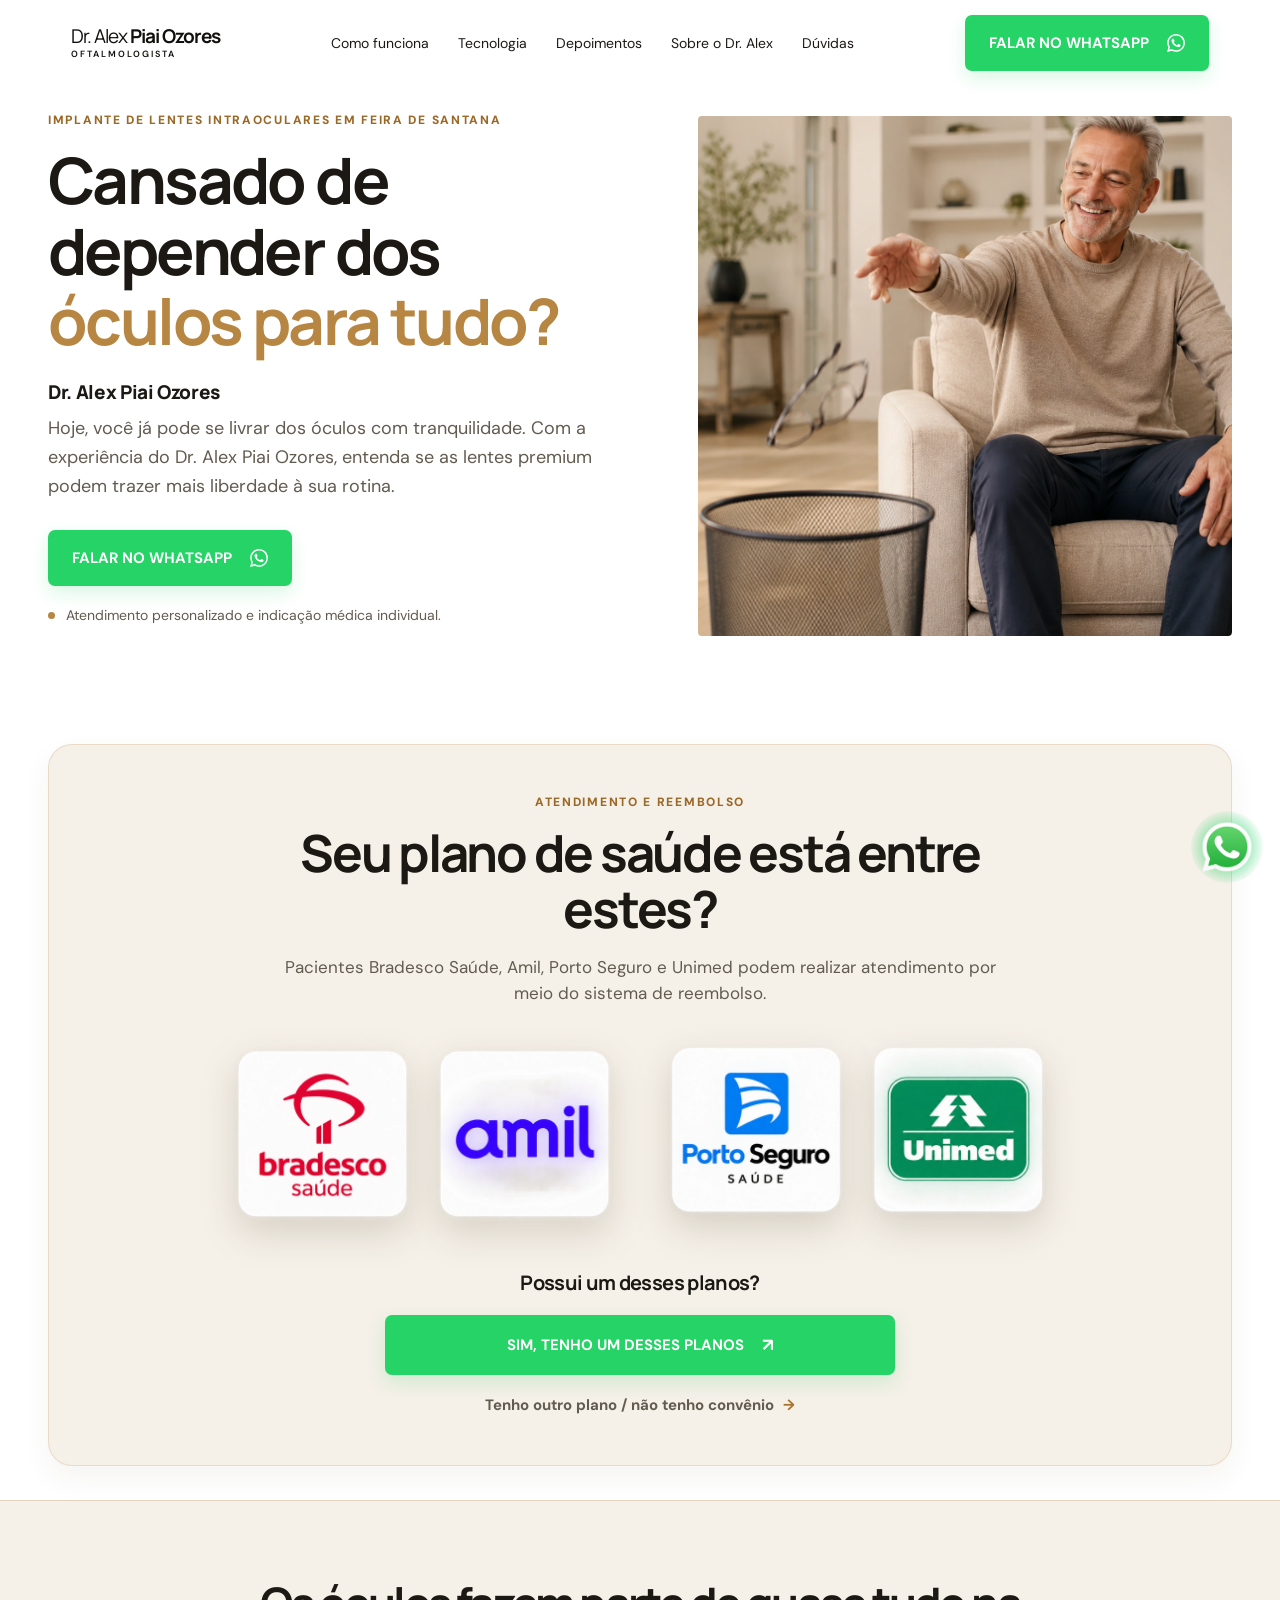
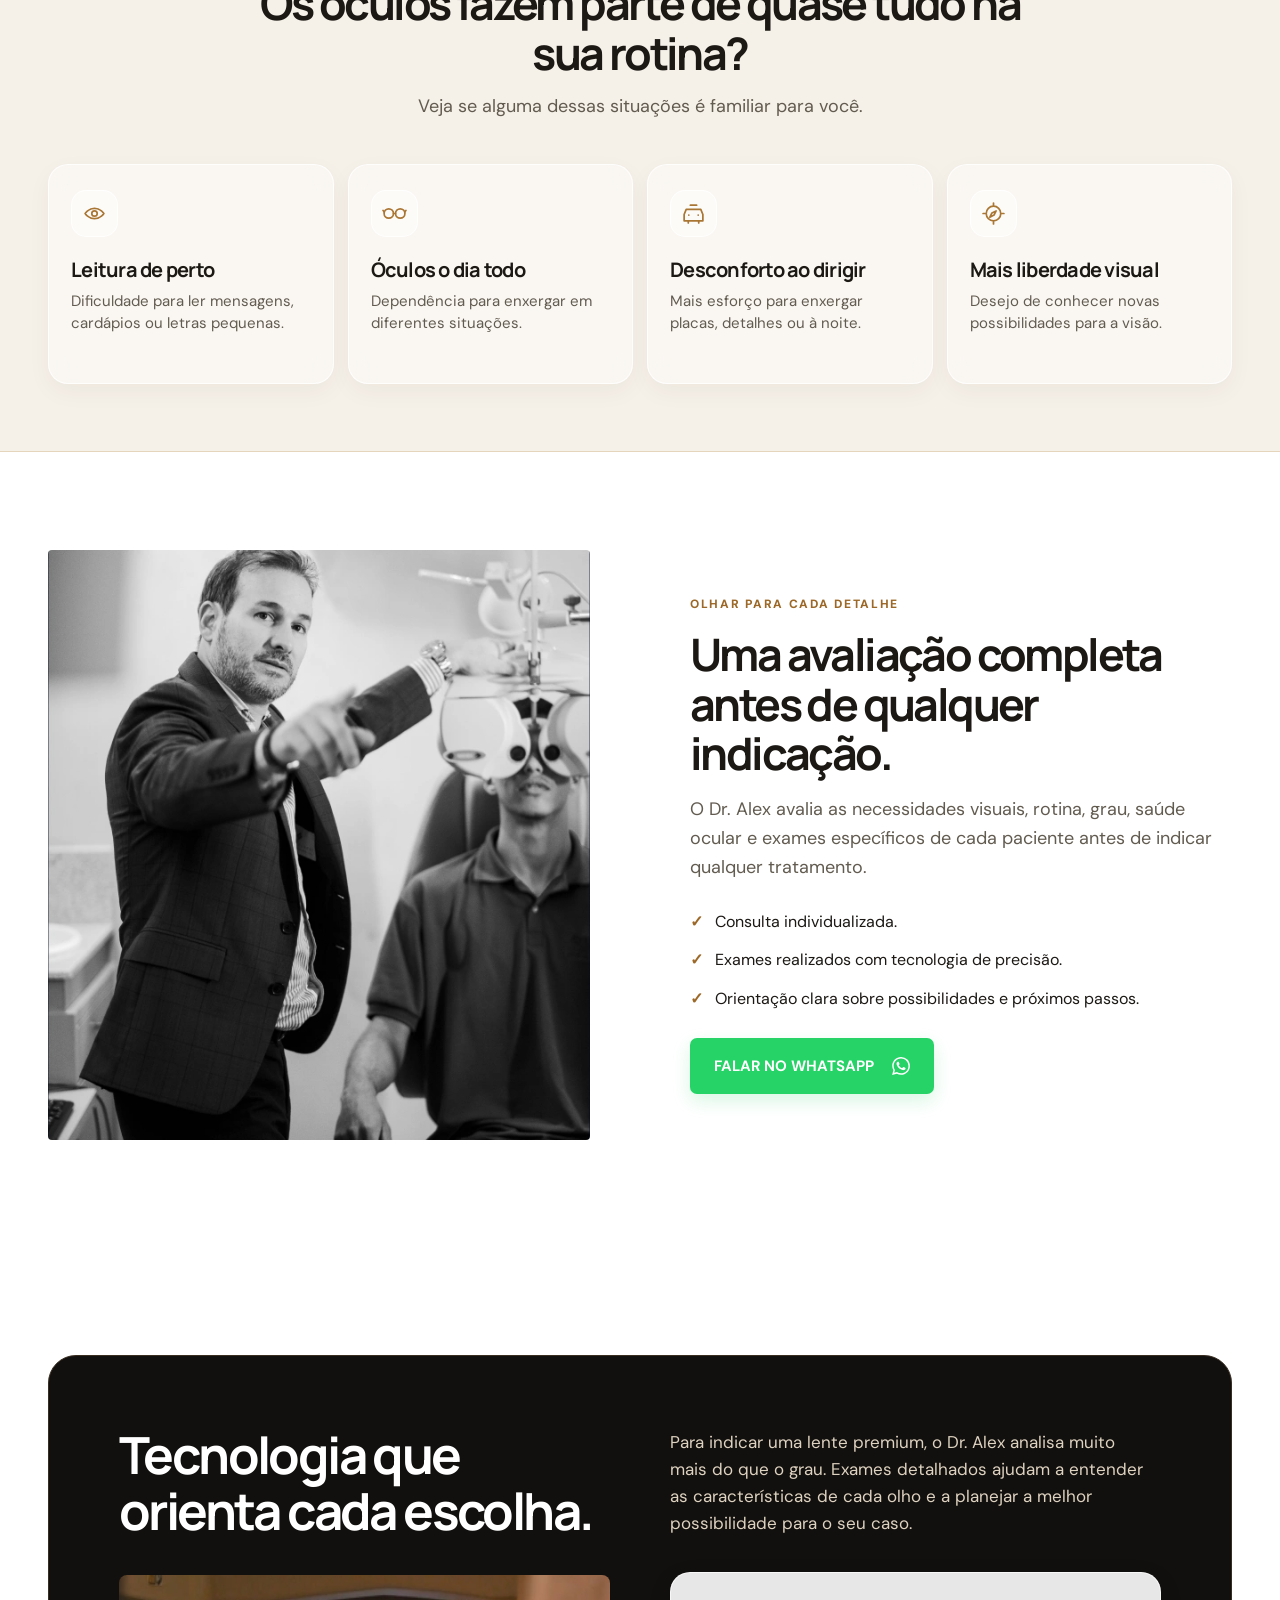
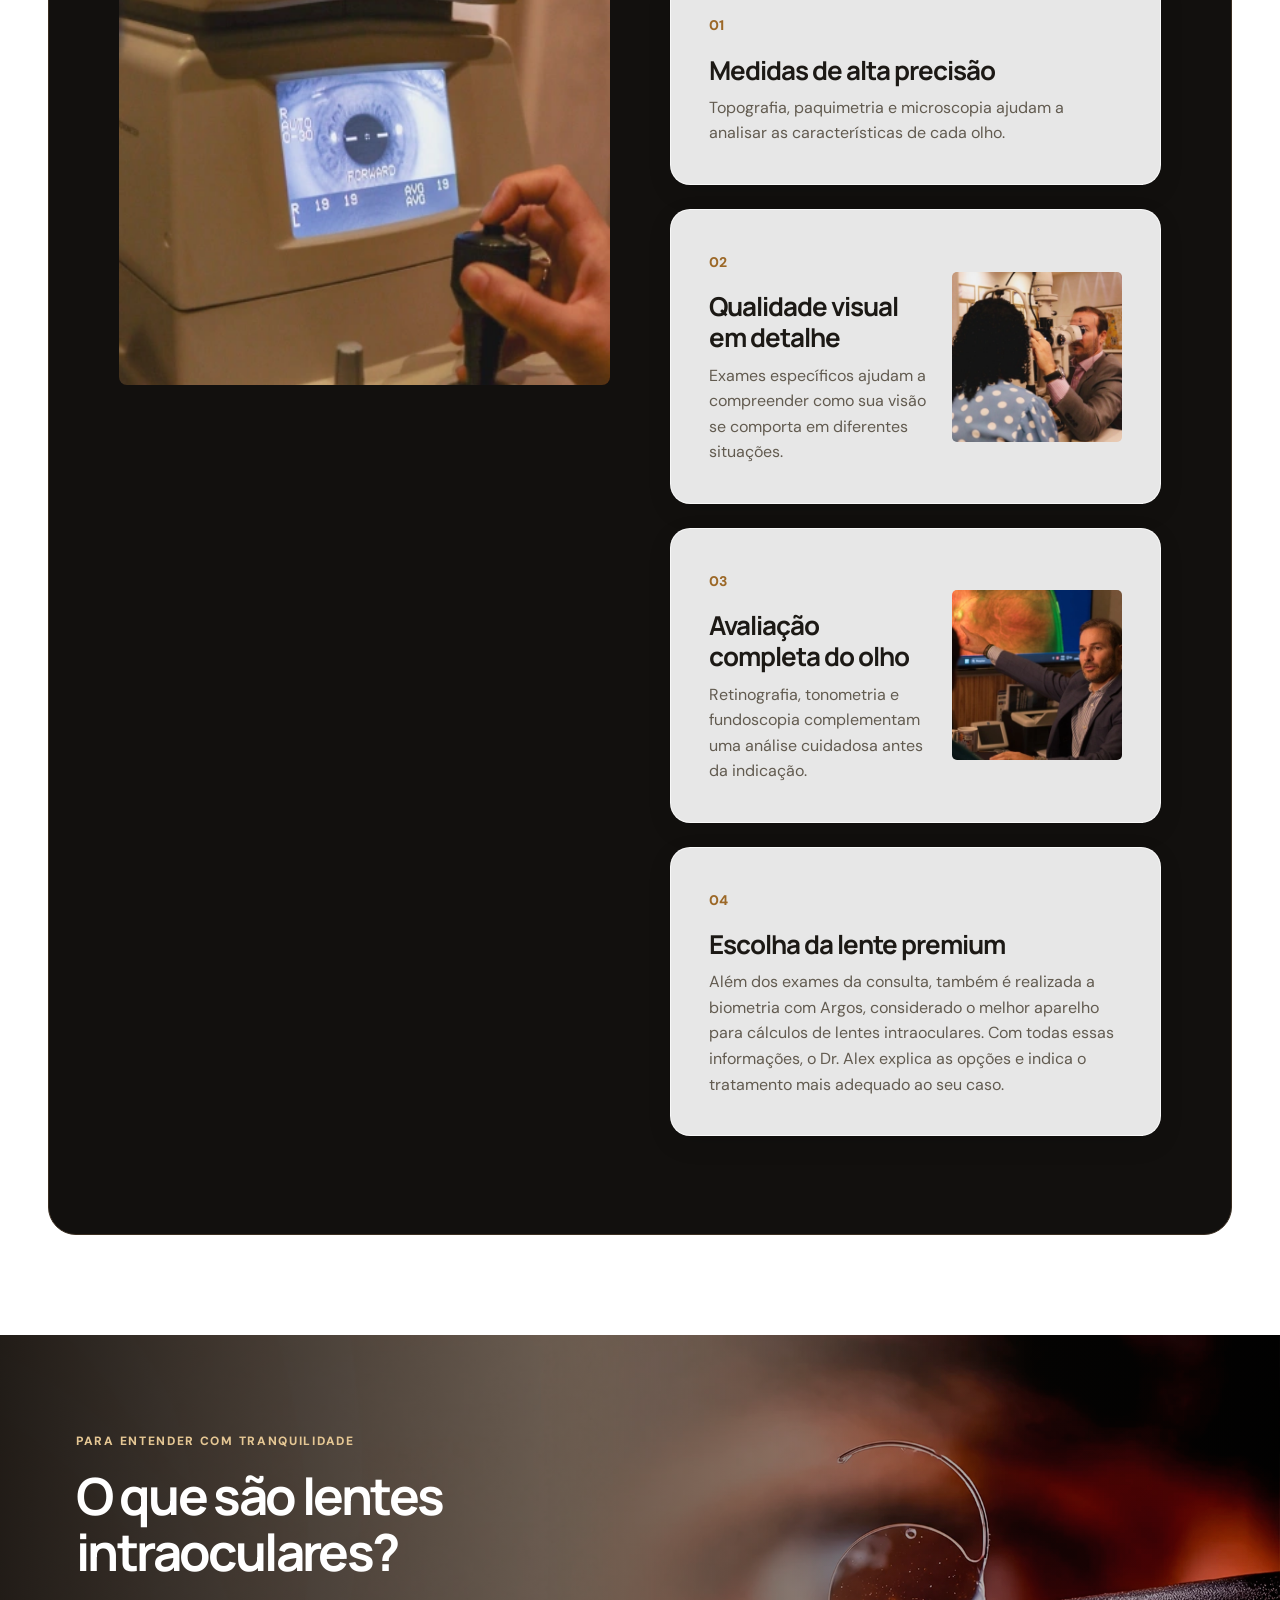
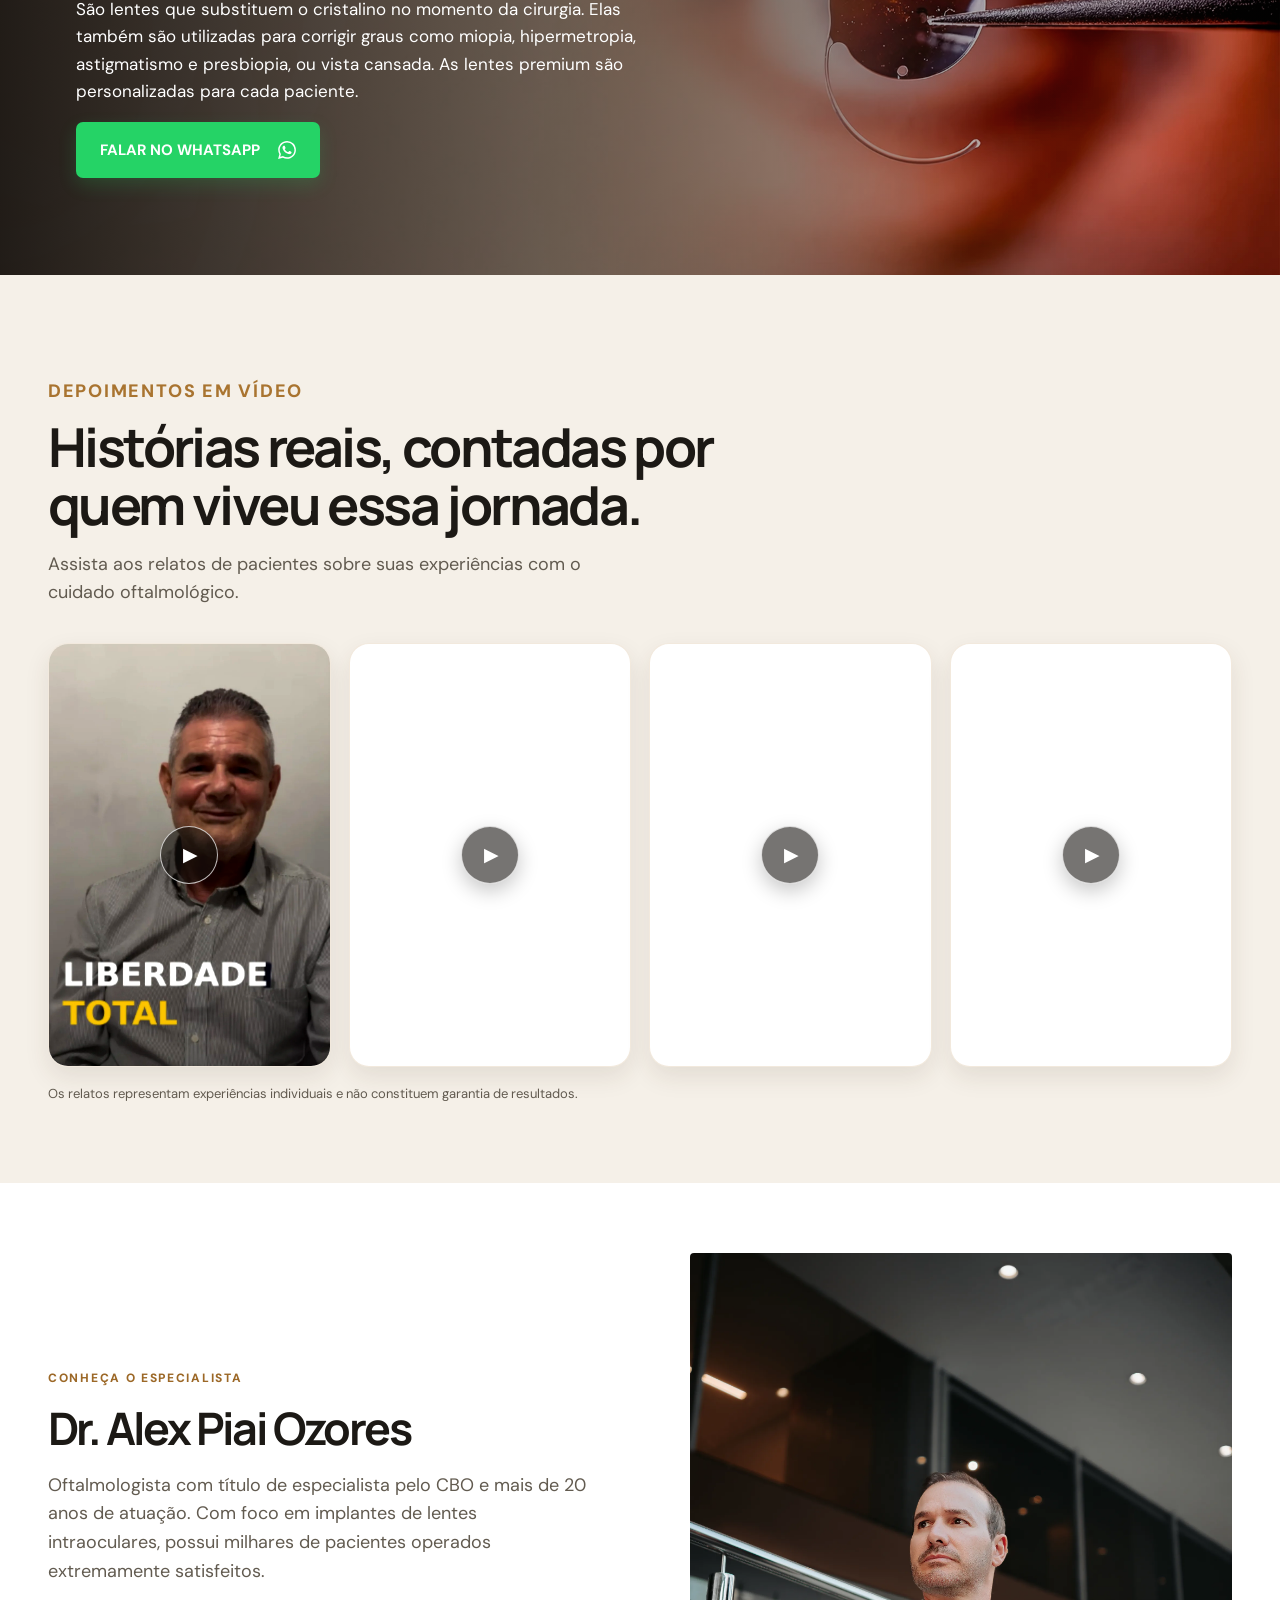
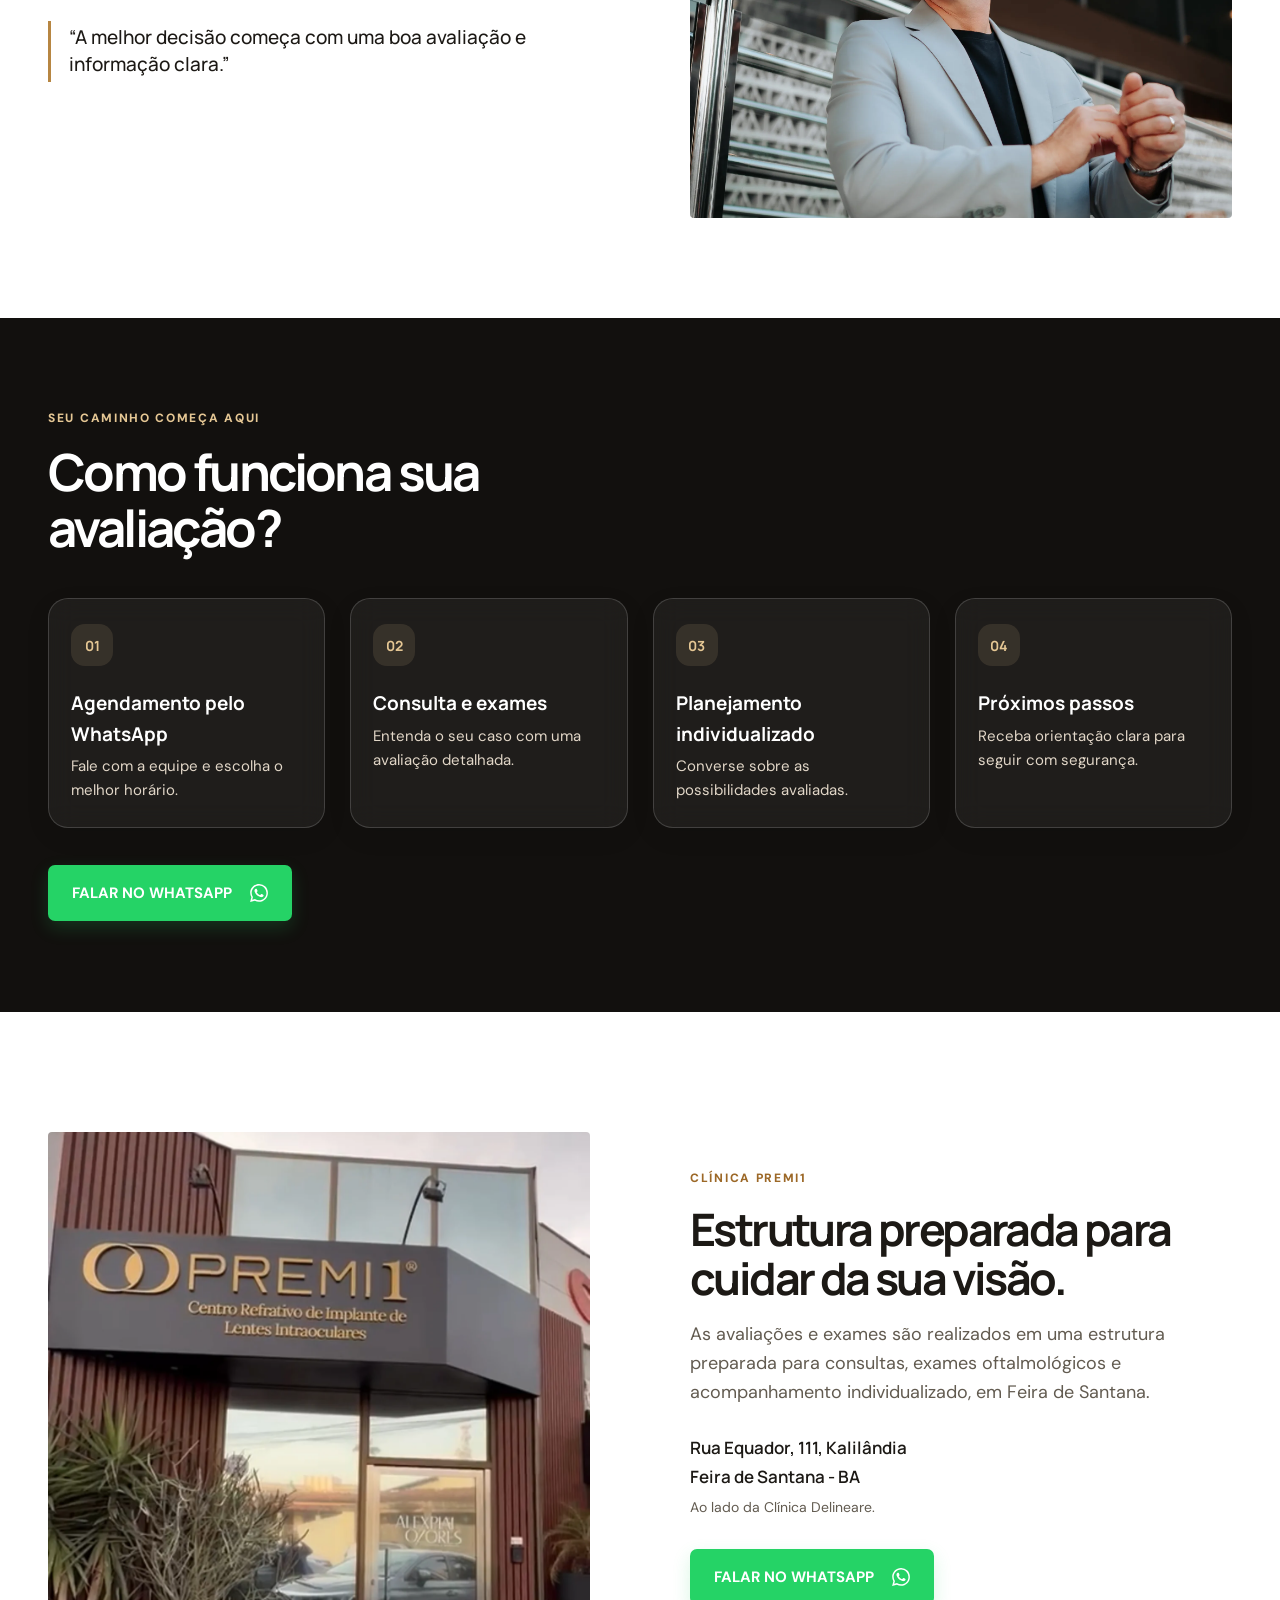
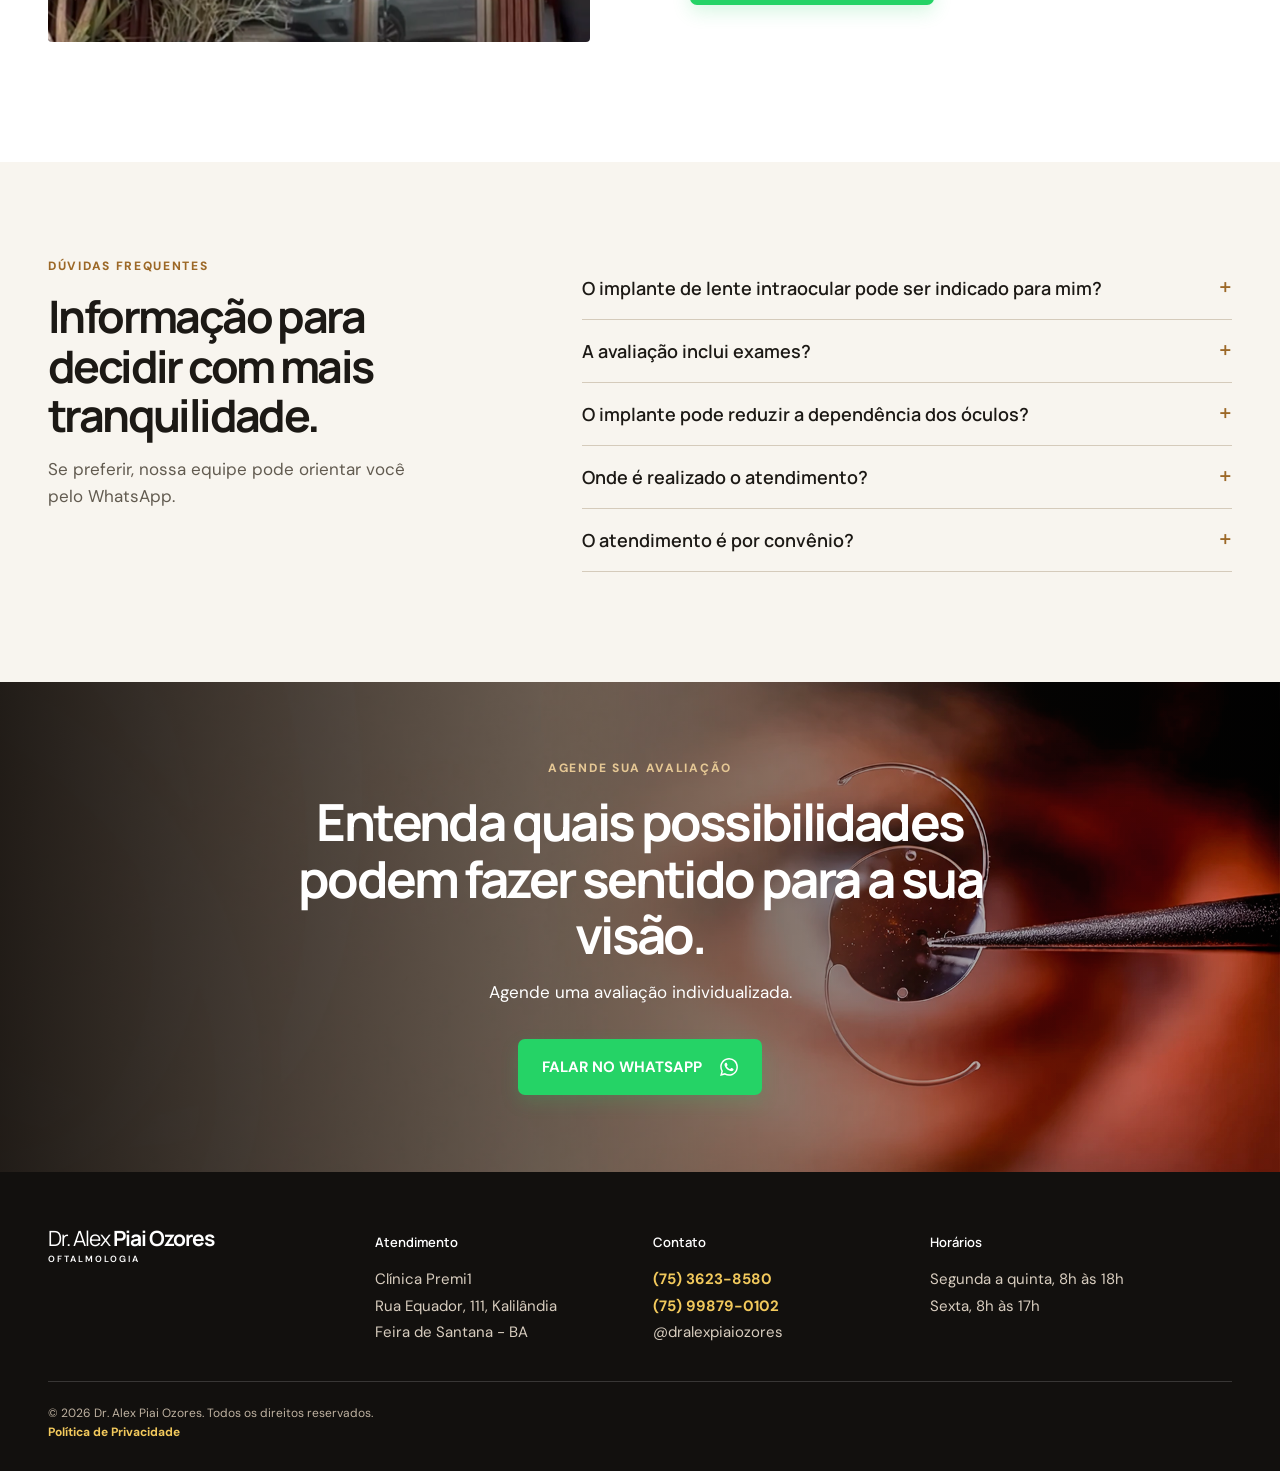
==== commit c89fc587: "Padroniza CTAs de WhatsApp nas duas landing pages" ====
--- a/feira-de-santana/index.html
+++ b/feira-de-santana/index.html
@@ -24,7 +24,7 @@
   <link rel="preconnect" href="https://fonts.googleapis.com">
   <link rel="preconnect" href="https://fonts.gstatic.com" crossorigin>
   <link href="https://fonts.googleapis.com/css2?family=DM+Sans:wght@400;500;600;700&family=Manrope:wght@400;500;600;700;800&display=swap" rel="stylesheet">
-  <link rel="stylesheet" href="assets/css/main.min.css?v=hero-feira-v1">
+  <link rel="stylesheet" href="assets/css/main.min.css?v=whatsapp-cta-v1">
 </head>
 <body data-lp-market="feira">
   <noscript><img height="1" width="1" style="display:none" src="https://www.facebook.com/tr?id=1387568828019134&ev=PageView&noscript=1" alt=""></noscript>
@@ -35,7 +35,7 @@
       <a href="#como-funciona">Como funciona</a><a href="#tecnologia">Tecnologia</a><a href="#depoimentos">Depoimentos</a><a href="#sobre">Sobre o Dr. Alex</a><a href="#duvidas">Dúvidas</a>
     </nav>
     <button class="menu-toggle" type="button" aria-label="Abrir menu" aria-expanded="false"><span></span><span></span><span></span></button>
-    <a class="button button-small" href="https://api.whatsapp.com/send?phone=557581498753&text=Ol%C3%A1%2C%20vim%20da%20p%C3%A1gina%20e%20gostaria%20de%20mais%20informa%C3%A7%C3%B5es%20sobre%20implante%20de%20lentes%20premium" target="_blank" rel="noopener">Agendar avaliação <span>↗</span></a>
+    <a class="button whatsapp-cta" href="https://api.whatsapp.com/send?phone=557581498753&text=Ol%C3%A1%2C%20vim%20da%20p%C3%A1gina%20e%20gostaria%20de%20mais%20informa%C3%A7%C3%B5es%20sobre%20implante%20de%20lentes%20premium" target="_blank" rel="noopener">FALAR NO WHATSAPP <svg class="whatsapp-icon" viewBox="0 0 24 24" aria-hidden="true" focusable="false"><path d="M20.52 3.48A11.86 11.86 0 0 0 12.08 0C5.55 0 .25 5.3.25 11.83c0 2.09.55 4.13 1.59 5.92L.15 23.9l6.3-1.65a11.82 11.82 0 0 0 5.62 1.43h.01c6.52 0 11.82-5.3 11.82-11.82 0-3.16-1.23-6.13-3.38-8.38Zm-8.44 18.2h-.01a9.83 9.83 0 0 1-5.02-1.38l-.36-.21-3.74.98 1-3.65-.24-.38a9.84 9.84 0 0 1-1.51-5.21c0-5.43 4.42-9.85 9.87-9.85 2.64 0 5.11 1.02 6.97 2.88a9.79 9.79 0 0 1 2.88 6.98c0 5.44-4.42 9.86-9.88 9.86Zm5.4-7.39c-.3-.15-1.76-.87-2.03-.97-.27-.1-.47-.15-.67.15-.2.3-.76.97-.94 1.17-.17.2-.35.22-.65.07-.3-.15-1.26-.46-2.4-1.48a9.01 9.01 0 0 1-1.66-2.06c-.17-.3-.02-.46.13-.61.13-.13.3-.35.45-.52.15-.17.2-.3.3-.5.1-.2.05-.37-.02-.52-.08-.15-.67-1.62-.92-2.22-.24-.58-.49-.5-.67-.5h-.57c-.2 0-.52.08-.8.37-.27.3-1.04 1.02-1.04 2.49s1.07 2.89 1.22 3.09c.15.2 2.1 3.2 5.08 4.49.71.3 1.27.49 1.7.63.72.23 1.37.2 1.88.12.57-.08 1.76-.72 2.01-1.42.25-.7.25-1.3.17-1.42-.07-.12-.27-.2-.57-.35Z"/></svg></a>
   </header>
 
   <main id="conteudo">
@@ -45,7 +45,7 @@
         <h1>Cansado de depender dos <em>óculos para tudo?</em></h1>
         <p class="signature">Dr. Alex Piai Ozores</p>
         <p class="lead">Hoje, você já pode se livrar dos óculos com tranquilidade. Com a experiência do Dr. Alex Piai Ozores, entenda se as lentes premium podem trazer mais liberdade à sua rotina.</p>
-        <a class="button" href="https://api.whatsapp.com/send?phone=557581498753&text=Ol%C3%A1%2C%20vim%20da%20p%C3%A1gina%20e%20gostaria%20de%20mais%20informa%C3%A7%C3%B5es%20sobre%20implante%20de%20lentes%20premium" target="_blank" rel="noopener">Agendar minha avaliação <span>↗</span></a>
+        <a class="button whatsapp-cta" href="https://api.whatsapp.com/send?phone=557581498753&text=Ol%C3%A1%2C%20vim%20da%20p%C3%A1gina%20e%20gostaria%20de%20mais%20informa%C3%A7%C3%B5es%20sobre%20implante%20de%20lentes%20premium" target="_blank" rel="noopener">FALAR NO WHATSAPP <svg class="whatsapp-icon" viewBox="0 0 24 24" aria-hidden="true" focusable="false"><path d="M20.52 3.48A11.86 11.86 0 0 0 12.08 0C5.55 0 .25 5.3.25 11.83c0 2.09.55 4.13 1.59 5.92L.15 23.9l6.3-1.65a11.82 11.82 0 0 0 5.62 1.43h.01c6.52 0 11.82-5.3 11.82-11.82 0-3.16-1.23-6.13-3.38-8.38Zm-8.44 18.2h-.01a9.83 9.83 0 0 1-5.02-1.38l-.36-.21-3.74.98 1-3.65-.24-.38a9.84 9.84 0 0 1-1.51-5.21c0-5.43 4.42-9.85 9.87-9.85 2.64 0 5.11 1.02 6.97 2.88a9.79 9.79 0 0 1 2.88 6.98c0 5.44-4.42 9.86-9.88 9.86Zm5.4-7.39c-.3-.15-1.76-.87-2.03-.97-.27-.1-.47-.15-.67.15-.2.3-.76.97-.94 1.17-.17.2-.35.22-.65.07-.3-.15-1.26-.46-2.4-1.48a9.01 9.01 0 0 1-1.66-2.06c-.17-.3-.02-.46.13-.61.13-.13.3-.35.45-.52.15-.17.2-.3.3-.5.1-.2.05-.37-.02-.52-.08-.15-.67-1.62-.92-2.22-.24-.58-.49-.5-.67-.5h-.57c-.2 0-.52.08-.8.37-.27.3-1.04 1.02-1.04 2.49s1.07 2.89 1.22 3.09c.15.2 2.1 3.2 5.08 4.49.71.3 1.27.49 1.7.63.72.23 1.37.2 1.88.12.57-.08 1.76-.72 2.01-1.42.25-.7.25-1.3.17-1.42-.07-.12-.27-.2-.57-.35Z"/></svg></a>
         <p class="microcopy"><i></i> Atendimento personalizado e indicação médica individual.</p>
       </div>
       <div class="hero-image reveal"><img class="hero-photo-feira" src="assets/homem_jogando_oculos_lixo.webp" alt="Paciente jogando os óculos no cesto" width="1080" height="1080" fetchpriority="high" decoding="async"></div>
@@ -67,7 +67,7 @@
 
     <section class="assessment section two-col">
       <div class="portrait reveal"><img src="assets/dralex-image1.webp" alt="Dr. Alex realizando avaliação oftalmológica" width="609" height="820" loading="lazy" decoding="async"></div>
-      <div class="assessment-copy reveal"><p class="eyebrow">Olhar para cada detalhe</p><h2>Uma avaliação completa antes de qualquer indicação.</h2><p>O Dr. Alex avalia as necessidades visuais, rotina, grau, saúde ocular e exames específicos de cada paciente antes de indicar qualquer tratamento.</p><ul class="check-list"><li>Consulta individualizada.</li><li>Exames realizados com tecnologia de precisão.</li><li>Orientação clara sobre possibilidades e próximos passos.</li></ul><a class="text-link" href="https://api.whatsapp.com/send?phone=557581498753&text=Ol%C3%A1%2C%20vim%20da%20p%C3%A1gina%20e%20gostaria%20de%20mais%20informa%C3%A7%C3%B5es%20sobre%20implante%20de%20lentes%20premium" target="_blank" rel="noopener">Agendar minha avaliação <span>→</span></a></div>
+      <div class="assessment-copy reveal"><p class="eyebrow">Olhar para cada detalhe</p><h2>Uma avaliação completa antes de qualquer indicação.</h2><p>O Dr. Alex avalia as necessidades visuais, rotina, grau, saúde ocular e exames específicos de cada paciente antes de indicar qualquer tratamento.</p><ul class="check-list"><li>Consulta individualizada.</li><li>Exames realizados com tecnologia de precisão.</li><li>Orientação clara sobre possibilidades e próximos passos.</li></ul><a class="button whatsapp-cta" href="https://api.whatsapp.com/send?phone=557581498753&text=Ol%C3%A1%2C%20vim%20da%20p%C3%A1gina%20e%20gostaria%20de%20mais%20informa%C3%A7%C3%B5es%20sobre%20implante%20de%20lentes%20premium" target="_blank" rel="noopener">FALAR NO WHATSAPP <svg class="whatsapp-icon" viewBox="0 0 24 24" aria-hidden="true" focusable="false"><path d="M20.52 3.48A11.86 11.86 0 0 0 12.08 0C5.55 0 .25 5.3.25 11.83c0 2.09.55 4.13 1.59 5.92L.15 23.9l6.3-1.65a11.82 11.82 0 0 0 5.62 1.43h.01c6.52 0 11.82-5.3 11.82-11.82 0-3.16-1.23-6.13-3.38-8.38Zm-8.44 18.2h-.01a9.83 9.83 0 0 1-5.02-1.38l-.36-.21-3.74.98 1-3.65-.24-.38a9.84 9.84 0 0 1-1.51-5.21c0-5.43 4.42-9.85 9.87-9.85 2.64 0 5.11 1.02 6.97 2.88a9.79 9.79 0 0 1 2.88 6.98c0 5.44-4.42 9.86-9.88 9.86Zm5.4-7.39c-.3-.15-1.76-.87-2.03-.97-.27-.1-.47-.15-.67.15-.2.3-.76.97-.94 1.17-.17.2-.35.22-.65.07-.3-.15-1.26-.46-2.4-1.48a9.01 9.01 0 0 1-1.66-2.06c-.17-.3-.02-.46.13-.61.13-.13.3-.35.45-.52.15-.17.2-.3.3-.5.1-.2.05-.37-.02-.52-.08-.15-.67-1.62-.92-2.22-.24-.58-.49-.5-.67-.5h-.57c-.2 0-.52.08-.8.37-.27.3-1.04 1.02-1.04 2.49s1.07 2.89 1.22 3.09c.15.2 2.1 3.2 5.08 4.49.71.3 1.27.49 1.7.63.72.23 1.37.2 1.88.12.57-.08 1.76-.72 2.01-1.42.25-.7.25-1.3.17-1.42-.07-.12-.27-.2-.57-.35Z"/></svg></a></div>
     </section>
 
     <section id="tecnologia" class="technology-wrap section"><div class="technology">
@@ -80,7 +80,7 @@
       </div>
     </div></section>
 
-    <section class="lens-banner section reveal"><img src="assets/bghero-desktop-obrigado2.webp" alt="Lente intraocular" width="1920" height="873" loading="lazy" decoding="async"><div><p class="eyebrow light">Para entender com tranquilidade</p><h2>O que são lentes intraoculares?</h2><p>São lentes que substituem o cristalino no momento da cirurgia. Elas também são utilizadas para corrigir graus como miopia, hipermetropia, astigmatismo e presbiopia, ou vista cansada. As lentes premium são personalizadas para cada paciente.</p><a class="button button-white" href="https://api.whatsapp.com/send?phone=557581498753&text=Ol%C3%A1%2C%20vim%20da%20p%C3%A1gina%20e%20gostaria%20de%20mais%20informa%C3%A7%C3%B5es%20sobre%20implante%20de%20lentes%20premium" target="_blank" rel="noopener">Falar com a equipe <span>↗</span></a></div></section>
+    <section class="lens-banner section reveal"><img src="assets/bghero-desktop-obrigado2.webp" alt="Lente intraocular" width="1920" height="873" loading="lazy" decoding="async"><div><p class="eyebrow light">Para entender com tranquilidade</p><h2>O que são lentes intraoculares?</h2><p>São lentes que substituem o cristalino no momento da cirurgia. Elas também são utilizadas para corrigir graus como miopia, hipermetropia, astigmatismo e presbiopia, ou vista cansada. As lentes premium são personalizadas para cada paciente.</p><a class="button whatsapp-cta" href="https://api.whatsapp.com/send?phone=557581498753&text=Ol%C3%A1%2C%20vim%20da%20p%C3%A1gina%20e%20gostaria%20de%20mais%20informa%C3%A7%C3%B5es%20sobre%20implante%20de%20lentes%20premium" target="_blank" rel="noopener">FALAR NO WHATSAPP <svg class="whatsapp-icon" viewBox="0 0 24 24" aria-hidden="true" focusable="false"><path d="M20.52 3.48A11.86 11.86 0 0 0 12.08 0C5.55 0 .25 5.3.25 11.83c0 2.09.55 4.13 1.59 5.92L.15 23.9l6.3-1.65a11.82 11.82 0 0 0 5.62 1.43h.01c6.52 0 11.82-5.3 11.82-11.82 0-3.16-1.23-6.13-3.38-8.38Zm-8.44 18.2h-.01a9.83 9.83 0 0 1-5.02-1.38l-.36-.21-3.74.98 1-3.65-.24-.38a9.84 9.84 0 0 1-1.51-5.21c0-5.43 4.42-9.85 9.87-9.85 2.64 0 5.11 1.02 6.97 2.88a9.79 9.79 0 0 1 2.88 6.98c0 5.44-4.42 9.86-9.88 9.86Zm5.4-7.39c-.3-.15-1.76-.87-2.03-.97-.27-.1-.47-.15-.67.15-.2.3-.76.97-.94 1.17-.17.2-.35.22-.65.07-.3-.15-1.26-.46-2.4-1.48a9.01 9.01 0 0 1-1.66-2.06c-.17-.3-.02-.46.13-.61.13-.13.3-.35.45-.52.15-.17.2-.3.3-.5.1-.2.05-.37-.02-.52-.08-.15-.67-1.62-.92-2.22-.24-.58-.49-.5-.67-.5h-.57c-.2 0-.52.08-.8.37-.27.3-1.04 1.02-1.04 2.49s1.07 2.89 1.22 3.09c.15.2 2.1 3.2 5.08 4.49.71.3 1.27.49 1.7.63.72.23 1.37.2 1.88.12.57-.08 1.76-.72 2.01-1.42.25-.7.25-1.3.17-1.42-.07-.12-.27-.2-.57-.35Z"/></svg></a></div></section>
 
     <section id="avaliacoes" class="testimonials section reveal" aria-labelledby="avaliacoes-titulo"><div class="testimonials-heading"><div><p class="eyebrow light">Avaliações no Google</p><h2 id="avaliacoes-titulo">O que dizem nossos pacientes.</h2></div><p>Relatos compartilhados por pacientes após o atendimento.</p></div><div class="review-track" aria-label="Avaliações de pacientes"><article class="review-card"><div class="review-author"><span class="avatar avatar-suh">SG</span><div><h3>Suh Gomes</h3><small>2 avaliações</small></div></div><div class="stars" aria-label="5 de 5 estrelas">★★★★★ <small>3 anos atrás</small></div><p>“Simplesmente perfeito. Profissional de excelência. Médico educado, humano e profissional excepcional.”</p><span class="google-source">Avaliação no Google</span></article><article class="review-card"><div class="review-author"><span class="avatar avatar-jc">JC</span><div><h3>Jaqueline Cerqueira</h3><small>1 avaliação</small></div></div><div class="stars" aria-label="5 de 5 estrelas">★★★★★ <small>3 meses atrás</small></div><p>“Clínica de atendimento de excelência, profissionais incríveis e super atenciosos.”</p><span class="google-source">Avaliação no Google</span></article><article class="review-card"><div class="review-author"><span class="avatar avatar-rose">RL</span><div><h3>Rose Lima</h3><small>3 avaliações</small></div></div><div class="stars" aria-label="5 de 5 estrelas">★★★★★ <small>3 meses atrás</small></div><p>“Me senti em casa, pois a clínica é bem aconchegante. Me senti acolhida desde a recepção à consulta.”</p><span class="google-source">Avaliação no Google</span></article><article class="review-card"><div class="review-author"><span class="avatar avatar-ja">JA</span><div><h3>Jaqueline Almeida</h3><small>1 avaliação</small></div></div><div class="stars" aria-label="5 de 5 estrelas">★★★★★ <small>3 meses atrás</small></div><p>“Clínica maravilhosa! Ótimo atendimento, médicos excepcionais.”</p><span class="google-source">Avaliação no Google</span></article><article class="review-card"><div class="review-author"><span class="avatar avatar-eduardo">EC</span><div><h3>Eduardo Costa Santos</h3><small>1 avaliação</small></div></div><div class="stars" aria-label="5 de 5 estrelas">★★★★★ <small>3 meses atrás</small></div><p>“Me senti em casa, um lugar muito aconchegante e especial, ótimos médicos com atendimento de excelência.”</p><span class="google-source">Avaliação no Google</span></article><article class="review-card"><div class="review-author"><span class="avatar avatar-emanuella">EM</span><div><h3>Emanuella Mascarenhas</h3><small>3 avaliações · 2 fotos</small></div></div><div class="stars" aria-label="5 de 5 estrelas">★★★★★ <small>3 meses atrás</small></div><p>“Ótimo atendimento! Atendimento médico diferenciado. Equipe muito atenciosa.”</p><span class="google-source">Avaliação no Google</span></article></div><p class="reviews-note">Deslize para ver mais avaliações.</p></section>
 
@@ -88,13 +88,13 @@
 
     <section id="sobre" class="about section two-col"><div class="about-copy reveal"><p class="eyebrow">Conheça o especialista</p><h2>Dr. Alex Piai Ozores</h2><p>Oftalmologista com título de especialista pelo CBO e mais de 20 anos de atuação. Com foco em implantes de lentes intraoculares, possui milhares de pacientes operados extremamente satisfeitos.</p><p class="quote">“A melhor decisão começa com uma boa avaliação e informação clara.”</p></div><div class="about-photo reveal"><img src="assets/DSC02508_Editar.webp" alt="Dr. Alex Piai Ozores" width="2000" height="3000" loading="lazy" decoding="async"></div></section>
 
-    <section id="como-funciona" class="steps section"><p class="eyebrow light">Seu caminho começa aqui</p><h2>Como funciona sua avaliação?</h2><div class="steps-grid"><article><b>01</b><h3>Agendamento pelo WhatsApp</h3><p>Fale com a equipe e escolha o melhor horário.</p></article><article><b>02</b><h3>Consulta e exames</h3><p>Entenda o seu caso com uma avaliação detalhada.</p></article><article><b>03</b><h3>Planejamento individualizado</h3><p>Converse sobre as possibilidades avaliadas.</p></article><article><b>04</b><h3>Próximos passos</h3><p>Receba orientação clara para seguir com segurança.</p></article></div><a class="button button-white" href="https://api.whatsapp.com/send?phone=557581498753&text=Ol%C3%A1%2C%20vim%20da%20p%C3%A1gina%20e%20gostaria%20de%20mais%20informa%C3%A7%C3%B5es%20sobre%20implante%20de%20lentes%20premium" target="_blank" rel="noopener">Agendar avaliação pelo WhatsApp <span>↗</span></a></section>
+    <section id="como-funciona" class="steps section"><p class="eyebrow light">Seu caminho começa aqui</p><h2>Como funciona sua avaliação?</h2><div class="steps-grid"><article><b>01</b><h3>Agendamento pelo WhatsApp</h3><p>Fale com a equipe e escolha o melhor horário.</p></article><article><b>02</b><h3>Consulta e exames</h3><p>Entenda o seu caso com uma avaliação detalhada.</p></article><article><b>03</b><h3>Planejamento individualizado</h3><p>Converse sobre as possibilidades avaliadas.</p></article><article><b>04</b><h3>Próximos passos</h3><p>Receba orientação clara para seguir com segurança.</p></article></div><a class="button whatsapp-cta" href="https://api.whatsapp.com/send?phone=557581498753&text=Ol%C3%A1%2C%20vim%20da%20p%C3%A1gina%20e%20gostaria%20de%20mais%20informa%C3%A7%C3%B5es%20sobre%20implante%20de%20lentes%20premium" target="_blank" rel="noopener">FALAR NO WHATSAPP <svg class="whatsapp-icon" viewBox="0 0 24 24" aria-hidden="true" focusable="false"><path d="M20.52 3.48A11.86 11.86 0 0 0 12.08 0C5.55 0 .25 5.3.25 11.83c0 2.09.55 4.13 1.59 5.92L.15 23.9l6.3-1.65a11.82 11.82 0 0 0 5.62 1.43h.01c6.52 0 11.82-5.3 11.82-11.82 0-3.16-1.23-6.13-3.38-8.38Zm-8.44 18.2h-.01a9.83 9.83 0 0 1-5.02-1.38l-.36-.21-3.74.98 1-3.65-.24-.38a9.84 9.84 0 0 1-1.51-5.21c0-5.43 4.42-9.85 9.87-9.85 2.64 0 5.11 1.02 6.97 2.88a9.79 9.79 0 0 1 2.88 6.98c0 5.44-4.42 9.86-9.88 9.86Zm5.4-7.39c-.3-.15-1.76-.87-2.03-.97-.27-.1-.47-.15-.67.15-.2.3-.76.97-.94 1.17-.17.2-.35.22-.65.07-.3-.15-1.26-.46-2.4-1.48a9.01 9.01 0 0 1-1.66-2.06c-.17-.3-.02-.46.13-.61.13-.13.3-.35.45-.52.15-.17.2-.3.3-.5.1-.2.05-.37-.02-.52-.08-.15-.67-1.62-.92-2.22-.24-.58-.49-.5-.67-.5h-.57c-.2 0-.52.08-.8.37-.27.3-1.04 1.02-1.04 2.49s1.07 2.89 1.22 3.09c.15.2 2.1 3.2 5.08 4.49.71.3 1.27.49 1.7.63.72.23 1.37.2 1.88.12.57-.08 1.76-.72 2.01-1.42.25-.7.25-1.3.17-1.42-.07-.12-.27-.2-.57-.35Z"/></svg></a></section>
 
-    <section class="facility section two-col"><div class="facility-photo reveal"><img src="assets/IMG_7247.webp" alt="Entrada da Clínica Premi1 em Feira de Santana" width="1284" height="1467" loading="lazy" decoding="async"></div><div class="facility-copy reveal"><p class="eyebrow">Clínica Premi1</p><h2>Estrutura preparada para cuidar da sua visão.</h2><p>As avaliações e exames são realizados em uma estrutura preparada para consultas, exames oftalmológicos e acompanhamento individualizado, em Feira de Santana.</p><address>Rua Equador, 111, Kalilândia<br>Feira de Santana - BA<br><small>Ao lado da Clínica Delineare.</small></address><a class="text-link" href="https://api.whatsapp.com/send?phone=557581498753&text=Ol%C3%A1%2C%20vim%20da%20p%C3%A1gina%20e%20gostaria%20de%20mais%20informa%C3%A7%C3%B5es%20sobre%20implante%20de%20lentes%20premium" target="_blank" rel="noopener">Ver localização e agendar <span>→</span></a></div></section>
+    <section class="facility section two-col"><div class="facility-photo reveal"><img src="assets/IMG_7247.webp" alt="Entrada da Clínica Premi1 em Feira de Santana" width="1284" height="1467" loading="lazy" decoding="async"></div><div class="facility-copy reveal"><p class="eyebrow">Clínica Premi1</p><h2>Estrutura preparada para cuidar da sua visão.</h2><p>As avaliações e exames são realizados em uma estrutura preparada para consultas, exames oftalmológicos e acompanhamento individualizado, em Feira de Santana.</p><address>Rua Equador, 111, Kalilândia<br>Feira de Santana - BA<br><small>Ao lado da Clínica Delineare.</small></address><a class="button whatsapp-cta" href="https://api.whatsapp.com/send?phone=557581498753&text=Ol%C3%A1%2C%20vim%20da%20p%C3%A1gina%20e%20gostaria%20de%20mais%20informa%C3%A7%C3%B5es%20sobre%20implante%20de%20lentes%20premium" target="_blank" rel="noopener">FALAR NO WHATSAPP <svg class="whatsapp-icon" viewBox="0 0 24 24" aria-hidden="true" focusable="false"><path d="M20.52 3.48A11.86 11.86 0 0 0 12.08 0C5.55 0 .25 5.3.25 11.83c0 2.09.55 4.13 1.59 5.92L.15 23.9l6.3-1.65a11.82 11.82 0 0 0 5.62 1.43h.01c6.52 0 11.82-5.3 11.82-11.82 0-3.16-1.23-6.13-3.38-8.38Zm-8.44 18.2h-.01a9.83 9.83 0 0 1-5.02-1.38l-.36-.21-3.74.98 1-3.65-.24-.38a9.84 9.84 0 0 1-1.51-5.21c0-5.43 4.42-9.85 9.87-9.85 2.64 0 5.11 1.02 6.97 2.88a9.79 9.79 0 0 1 2.88 6.98c0 5.44-4.42 9.86-9.88 9.86Zm5.4-7.39c-.3-.15-1.76-.87-2.03-.97-.27-.1-.47-.15-.67.15-.2.3-.76.97-.94 1.17-.17.2-.35.22-.65.07-.3-.15-1.26-.46-2.4-1.48a9.01 9.01 0 0 1-1.66-2.06c-.17-.3-.02-.46.13-.61.13-.13.3-.35.45-.52.15-.17.2-.3.3-.5.1-.2.05-.37-.02-.52-.08-.15-.67-1.62-.92-2.22-.24-.58-.49-.5-.67-.5h-.57c-.2 0-.52.08-.8.37-.27.3-1.04 1.02-1.04 2.49s1.07 2.89 1.22 3.09c.15.2 2.1 3.2 5.08 4.49.71.3 1.27.49 1.7.63.72.23 1.37.2 1.88.12.57-.08 1.76-.72 2.01-1.42.25-.7.25-1.3.17-1.42-.07-.12-.27-.2-.57-.35Z"/></svg></a></div></section>
 
     <section id="duvidas" class="faq section"><div><p class="eyebrow">Dúvidas frequentes</p><h2>Informação para decidir com mais tranquilidade.</h2><p>Se preferir, nossa equipe pode orientar você pelo WhatsApp.</p></div><div class="accordions"><details><summary>O implante de lente intraocular pode ser indicado para mim?<span>+</span></summary><p>A indicação depende de uma avaliação médica completa, que considera a saúde dos olhos, suas necessidades visuais e outros aspectos individuais.</p></details><details><summary>A avaliação inclui exames?<span>+</span></summary><p>A consulta inclui exames de alta tecnologia que vão ajudar a escolher o melhor tratamento.</p></details><details><summary>O implante pode reduzir a dependência dos óculos?<span>+</span></summary><p>Em determinados casos, essa possibilidade pode ser considerada. A definição depende de avaliação médica individualizada e do tipo de lente indicado.</p></details><details><summary>Onde é realizado o atendimento?<span>+</span></summary><p>O atendimento acontece na Rua Equador, 111, Kalilândia, Feira de Santana - BA.</p></details><details><summary>O atendimento é por convênio?<span>+</span></summary><p>O atendimento do Dr. Alex é particular. A equipe orienta sobre reembolso ou livre escolha para Bradesco, Amil e Porto Seguro, conforme as regras de cada plano.</p></details></div></section>
 
-    <section class="final-cta section"><img src="assets/bghero-desktop-obrigado2.webp" alt="Detalhe de lente intraocular" width="1920" height="873" loading="lazy" decoding="async"><div class="reveal"><p class="eyebrow light">Agende sua avaliação</p><h2>Entenda quais possibilidades podem fazer sentido para a sua visão.</h2><p>Agende uma avaliação individualizada.</p><a class="button button-white" href="https://api.whatsapp.com/send?phone=557581498753&text=Ol%C3%A1%2C%20vim%20da%20p%C3%A1gina%20e%20gostaria%20de%20mais%20informa%C3%A7%C3%B5es%20sobre%20implante%20de%20lentes%20premium" target="_blank" rel="noopener">Agendar minha avaliação <span>↗</span></a></div></section>
+    <section class="final-cta section"><img src="assets/bghero-desktop-obrigado2.webp" alt="Detalhe de lente intraocular" width="1920" height="873" loading="lazy" decoding="async"><div class="reveal"><p class="eyebrow light">Agende sua avaliação</p><h2>Entenda quais possibilidades podem fazer sentido para a sua visão.</h2><p>Agende uma avaliação individualizada.</p><a class="button whatsapp-cta" href="https://api.whatsapp.com/send?phone=557581498753&text=Ol%C3%A1%2C%20vim%20da%20p%C3%A1gina%20e%20gostaria%20de%20mais%20informa%C3%A7%C3%B5es%20sobre%20implante%20de%20lentes%20premium" target="_blank" rel="noopener">FALAR NO WHATSAPP <svg class="whatsapp-icon" viewBox="0 0 24 24" aria-hidden="true" focusable="false"><path d="M20.52 3.48A11.86 11.86 0 0 0 12.08 0C5.55 0 .25 5.3.25 11.83c0 2.09.55 4.13 1.59 5.92L.15 23.9l6.3-1.65a11.82 11.82 0 0 0 5.62 1.43h.01c6.52 0 11.82-5.3 11.82-11.82 0-3.16-1.23-6.13-3.38-8.38Zm-8.44 18.2h-.01a9.83 9.83 0 0 1-5.02-1.38l-.36-.21-3.74.98 1-3.65-.24-.38a9.84 9.84 0 0 1-1.51-5.21c0-5.43 4.42-9.85 9.87-9.85 2.64 0 5.11 1.02 6.97 2.88a9.79 9.79 0 0 1 2.88 6.98c0 5.44-4.42 9.86-9.88 9.86Zm5.4-7.39c-.3-.15-1.76-.87-2.03-.97-.27-.1-.47-.15-.67.15-.2.3-.76.97-.94 1.17-.17.2-.35.22-.65.07-.3-.15-1.26-.46-2.4-1.48a9.01 9.01 0 0 1-1.66-2.06c-.17-.3-.02-.46.13-.61.13-.13.3-.35.45-.52.15-.17.2-.3.3-.5.1-.2.05-.37-.02-.52-.08-.15-.67-1.62-.92-2.22-.24-.58-.49-.5-.67-.5h-.57c-.2 0-.52.08-.8.37-.27.3-1.04 1.02-1.04 2.49s1.07 2.89 1.22 3.09c.15.2 2.1 3.2 5.08 4.49.71.3 1.27.49 1.7.63.72.23 1.37.2 1.88.12.57-.08 1.76-.72 2.01-1.42.25-.7.25-1.3.17-1.42-.07-.12-.27-.2-.57-.35Z"/></svg></a></div></section>
   </main>
   <footer><div class="footer-brand"><span>Dr. Alex</span> Piai Ozores<small>Oftalmologia</small></div><div><b>Atendimento</b><p>Clínica Premi1<br>Rua Equador, 111, Kalilândia<br>Feira de Santana - BA</p></div><div class="footer-contact"><b>Contato</b><p><a href="tel:+557536238580">(75) 3623-8580</a><br><a href="tel:+5575998790102">(75) 99879-0102</a><br>@dralexpiaiozores</p></div><div><b>Horários</b><p>Segunda a quinta, 8h às 18h<br>Sexta, 8h às 17h</p></div><small class="copyright">© 2026 Dr. Alex Piai Ozores. Todos os direitos reservados.</small></footer>
   <a class="whatsapp-float" href="https://api.whatsapp.com/send?phone=557581498753&text=Ol%C3%A1%2C%20vim%20da%20p%C3%A1gina%20e%20gostaria%20de%20mais%20informa%C3%A7%C3%B5es%20sobre%20implante%20de%20lentes%20premium" target="_blank" rel="noopener" aria-label="Falar pelo WhatsApp"><img src="assets/whatsapp-logo.webp" alt="" width="300" height="300" loading="lazy" decoding="async"></a>
--- a/feira-de-santana/assets/css/main.min.css
+++ b/feira-de-santana/assets/css/main.min.css
@@ -2,4 +2,5 @@
 /* Qualificação de planos — exclusiva da rota Feira de Santana */
 .insurance-qualifier{padding-top:34px;padding-bottom:34px;background:#fff}.insurance-panel{max-width:1184px;margin:0 auto;padding:48px clamp(24px,5vw,68px);border:1px solid rgba(183,134,66,.2);border-radius:24px;background:#f5f0e8;box-shadow:0 12px 30px rgba(73,53,27,.055);text-align:center}.insurance-panel .eyebrow{margin-bottom:13px}.insurance-panel h2{max-width:680px;margin:0 auto;font-size:clamp(34px,4vw,52px);letter-spacing:-2.25px;line-height:1.08}.insurance-lead{max-width:720px;margin:18px auto 0;color:var(--muted);font-size:17px;line-height:1.55}.insurance-logo-grid{display:grid;grid-template-columns:repeat(4,minmax(0,1fr));align-items:center;gap:18px;max-width:850px;margin:28px auto 0}.insurance-logo-card{display:flex;min-height:204px;align-items:center;justify-content:center;overflow:visible;padding:0;border:0;background:transparent;box-shadow:none}.insurance-logo-card img{display:block;width:291px;height:198px;object-fit:contain;filter:drop-shadow(0 14px 18px rgba(73,53,27,.18));transition:transform .2s ease,filter .2s ease}.insurance-logo-card:hover img{filter:drop-shadow(0 18px 23px rgba(73,53,27,.24));transform:translateY(-3px)}.insurance-action{display:flex;align-items:center;flex-direction:column;margin-top:28px}.insurance-action h3{margin:0 0 16px;font-size:20px;letter-spacing:-.65px}.plan-selector{width:min(510px,100%);margin:0}.insurance-qualify-button{display:flex;width:100%;align-items:center;justify-content:center;list-style:none;cursor:pointer;text-transform:uppercase}.insurance-qualify-button::-webkit-details-marker{display:none}.plan-options{display:grid;grid-template-columns:1fr 1fr;gap:10px}.plan-options-inline{width:100%;margin-top:12px}.plan-option{display:flex;align-items:center;justify-content:space-between;padding:16px 17px;border:1px solid rgba(183,134,66,.18);border-radius:14px;background:#fff;color:var(--text);font-size:16px;font-weight:700;text-decoration:none;transition:transform .18s ease,background-color .18s ease,border-color .18s ease}.plan-option:hover,.plan-option:focus-visible{border-color:rgba(37,211,102,.5);background:rgba(37,211,102,.09);transform:translateY(-2px)}.plan-option span{color:#25d366;font-size:18px}.insurance-secondary-link{margin-top:18px;color:var(--muted);font-size:15px;font-weight:700;text-decoration:none}.insurance-secondary-link span{margin-left:5px;color:#a97430}.insurance-secondary-link:hover,.insurance-secondary-link:focus-visible{color:#17130f;text-decoration:underline}@media(max-width:820px){.insurance-qualifier{padding-top:24px;padding-bottom:24px}.insurance-panel{padding:38px 20px;border-radius:20px}.insurance-panel h2{font-size:34px;letter-spacing:-1.65px}.insurance-lead{font-size:16px}.insurance-logo-grid{grid-template-columns:repeat(2,minmax(0,1fr));gap:12px;max-width:390px;margin-top:26px}.insurance-logo-card{min-height:138px}.insurance-logo-card img{width:184px;height:125px}.insurance-action{margin-top:28px}.insurance-action h3{font-size:19px}.insurance-qualify-button{font-size:13px}.insurance-secondary-link{font-size:14px}.plan-options{grid-template-columns:1fr}.plan-option{padding:15px 16px}}
 .insurance-logo-card:nth-child(1) img,.insurance-logo-card:nth-child(2) img{transform:translateY(-14px)}.insurance-logo-card:nth-child(3) img,.insurance-logo-card:nth-child(4) img{transform:translateY(4px)}
-.hero-image .hero-photo-feira{object-position:center center}@media(max-width:820px){.hero-image .hero-photo-feira{object-position:center 48%}}+.hero-image .hero-photo-feira{object-position:center center}@media(max-width:820px){.hero-image .hero-photo-feira{object-position:center 48%}}
+.button.whatsapp-cta{white-space:nowrap}.button.whatsapp-cta .whatsapp-icon{display:block;width:18px;height:18px;flex:0 0 18px;fill:#fff}.button.whatsapp-cta:hover .whatsapp-icon{fill:#fff}
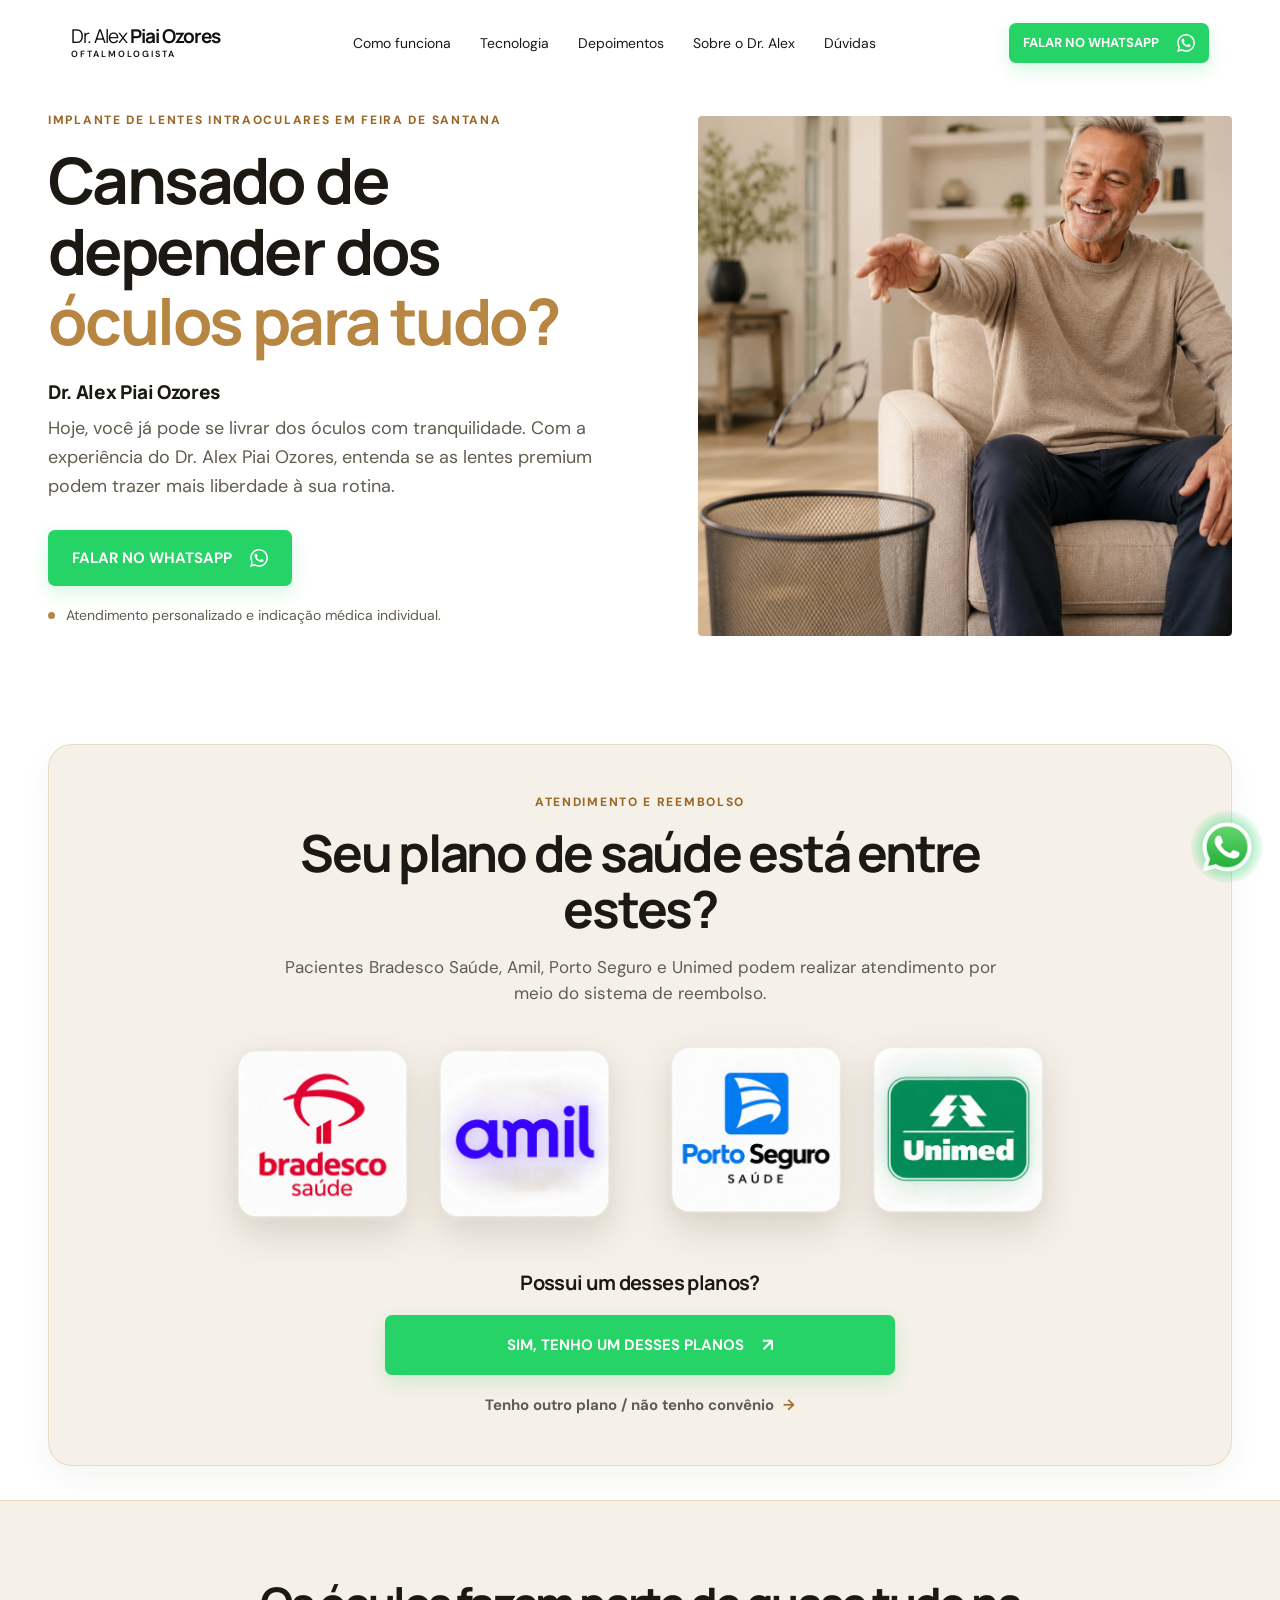
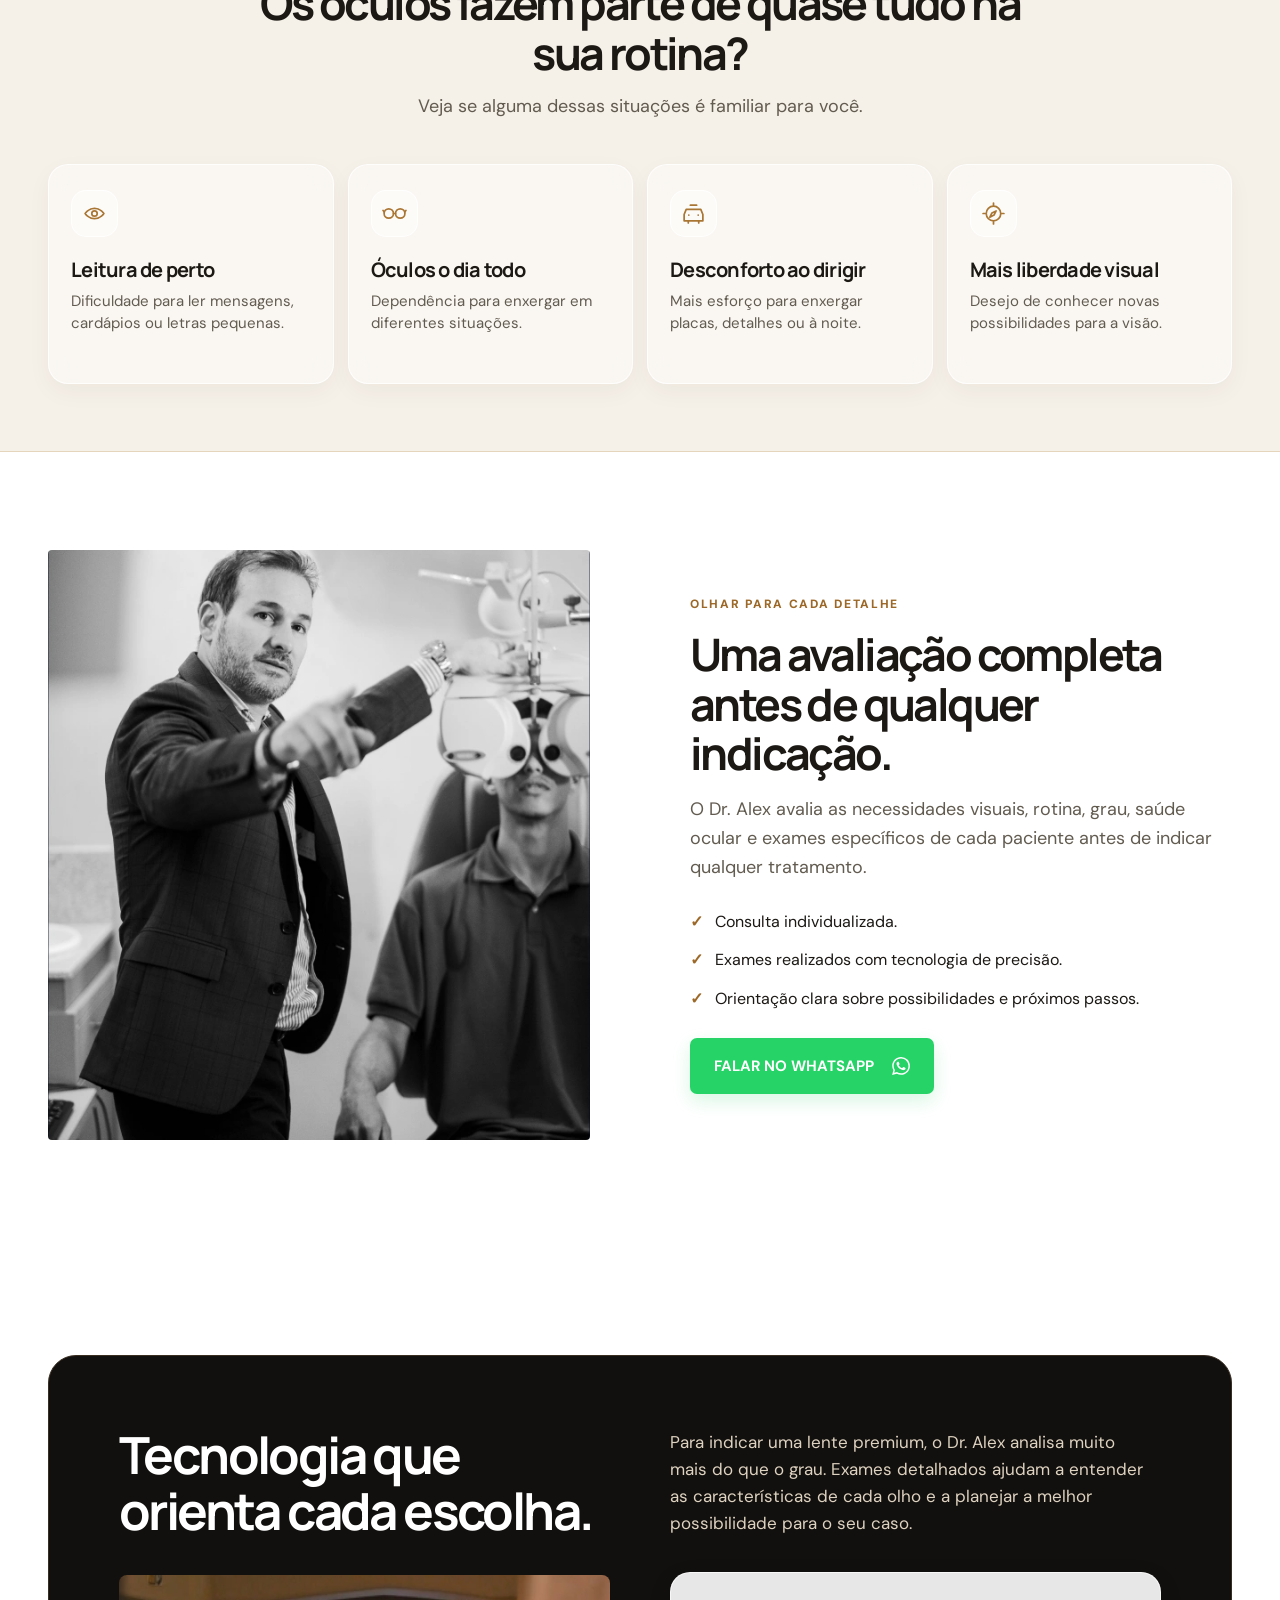
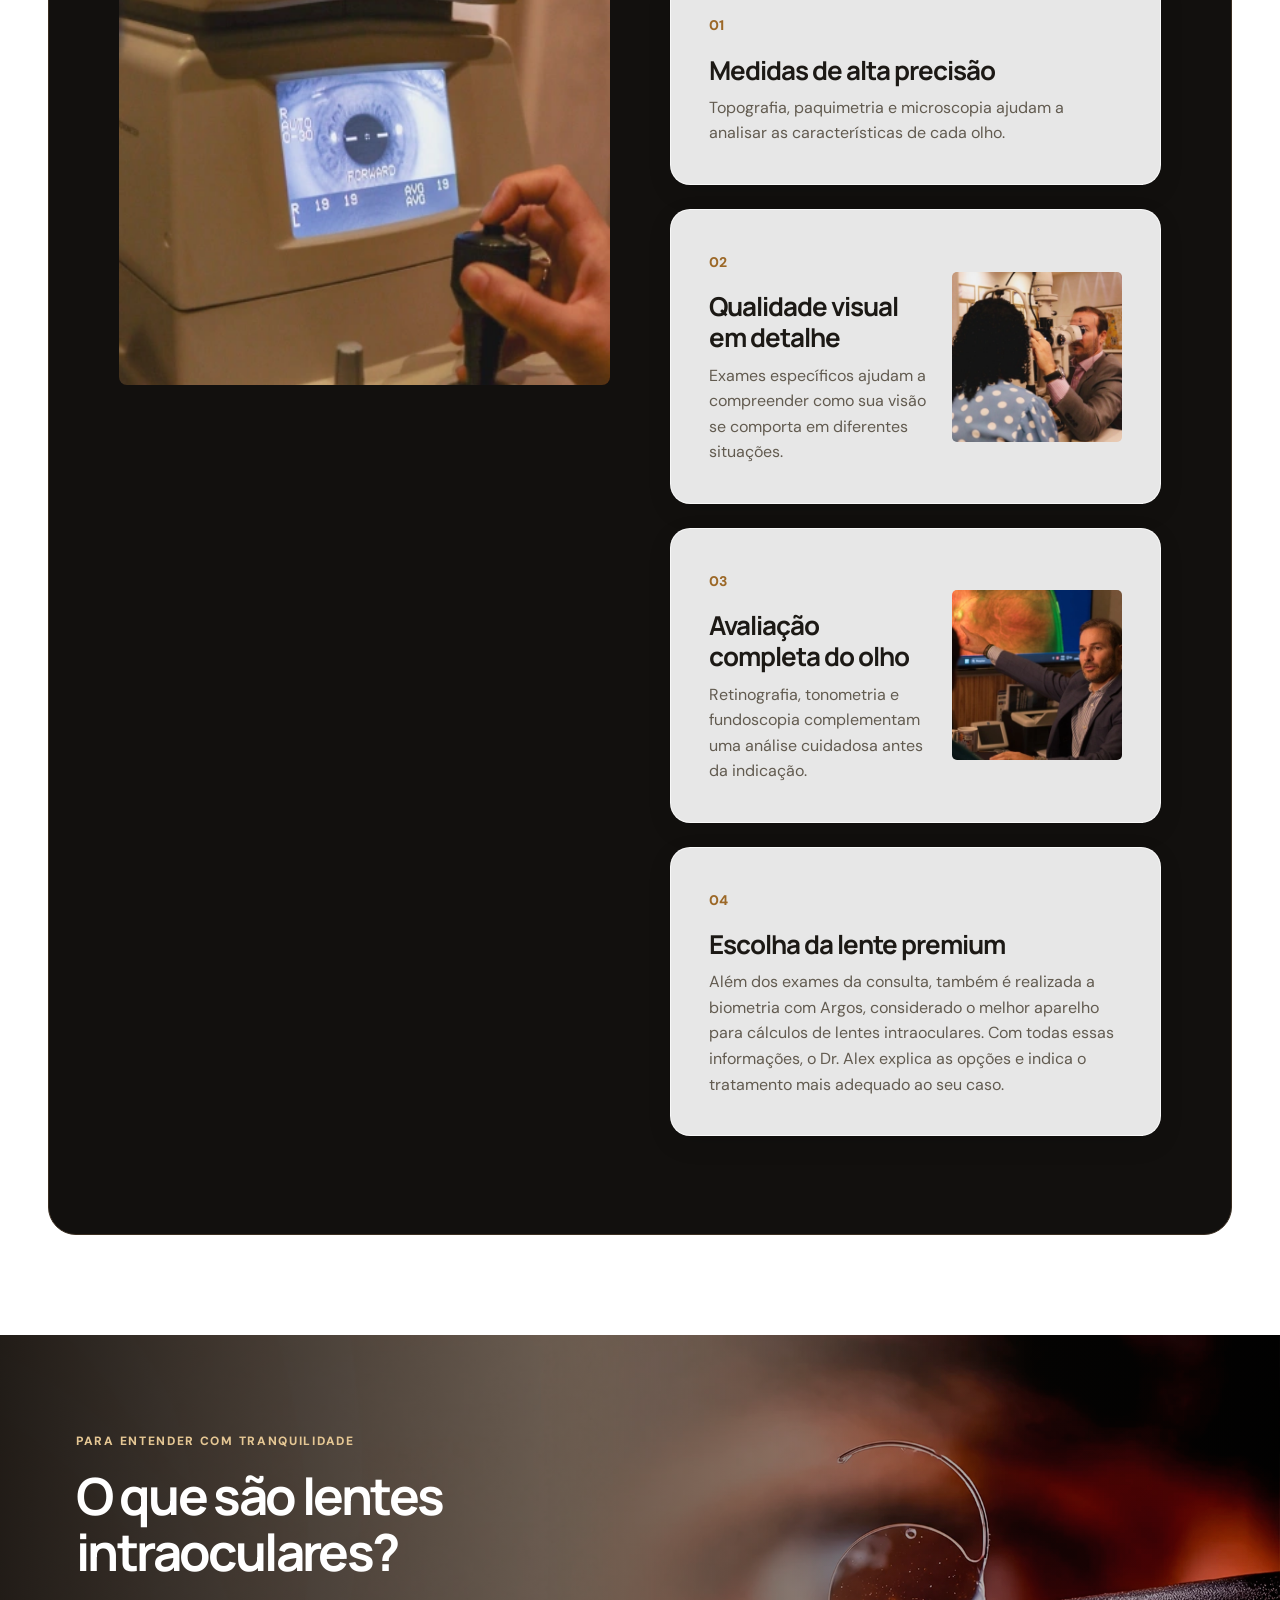
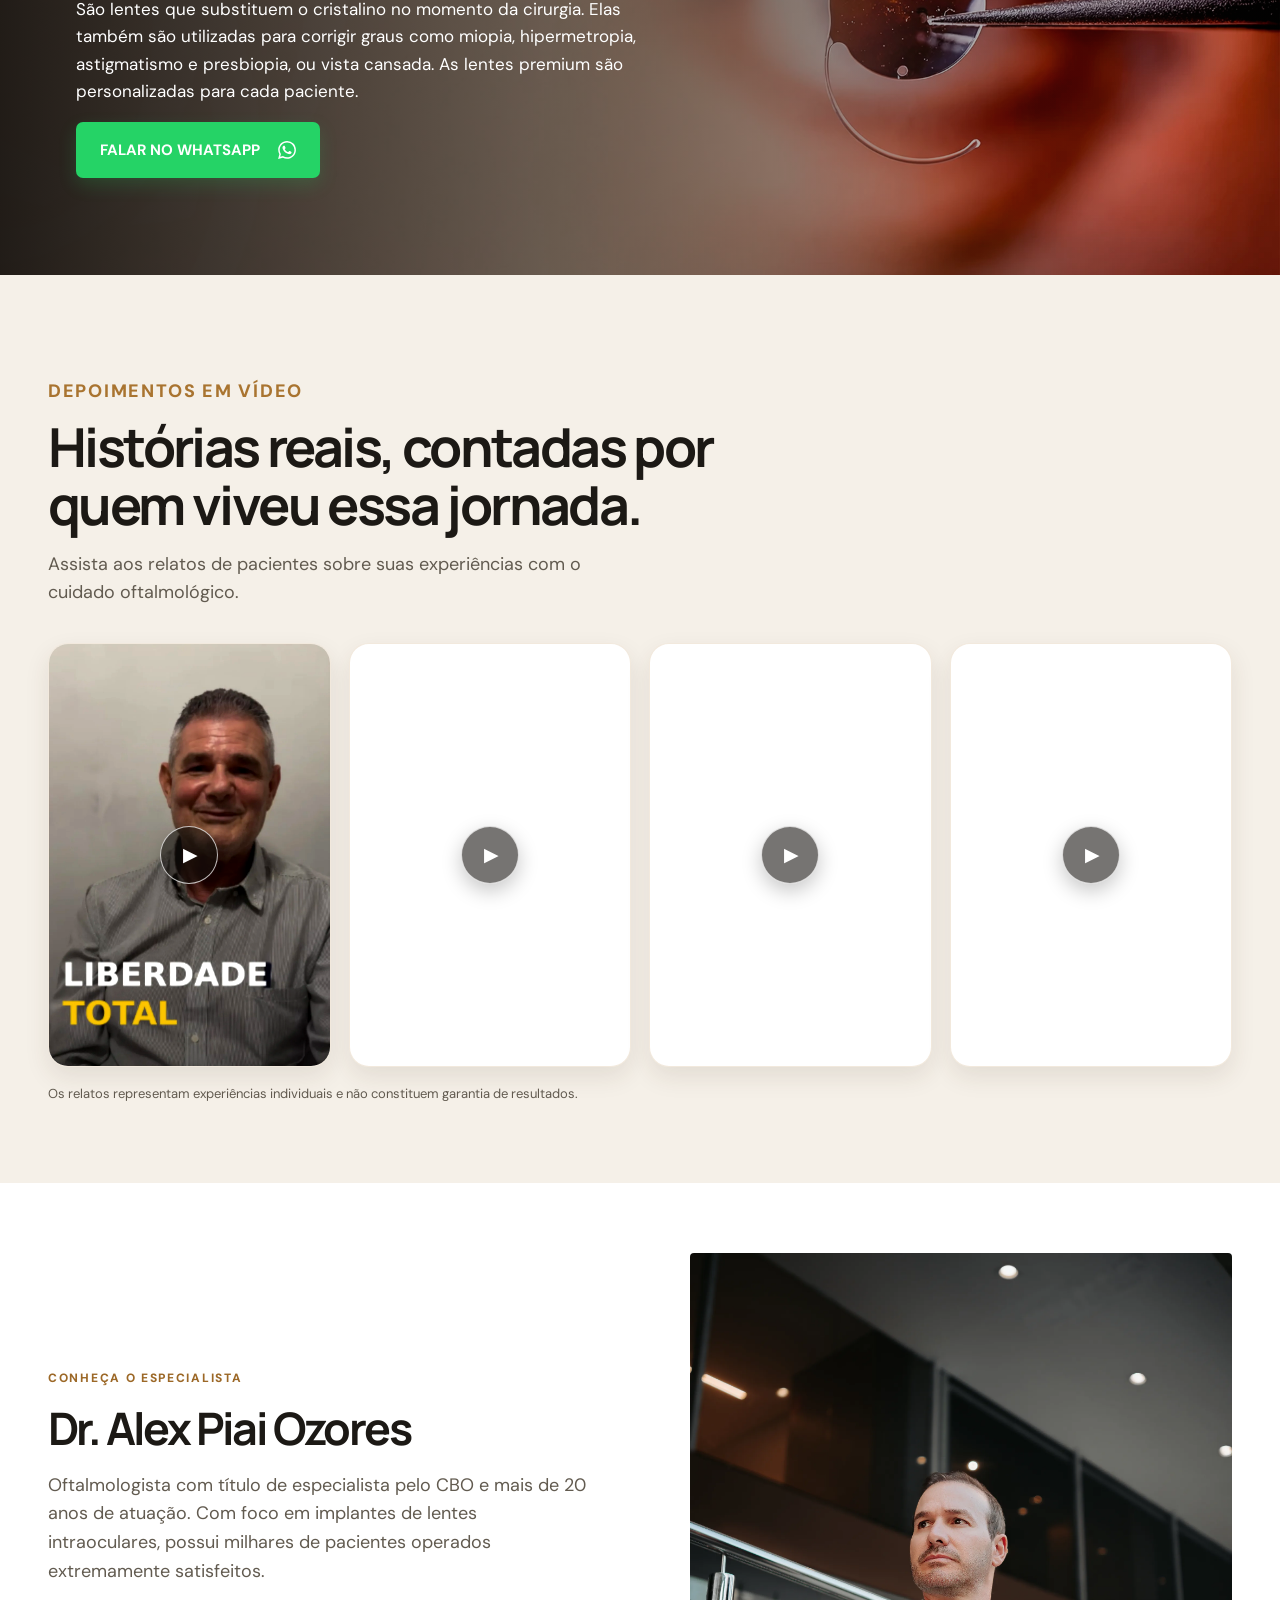
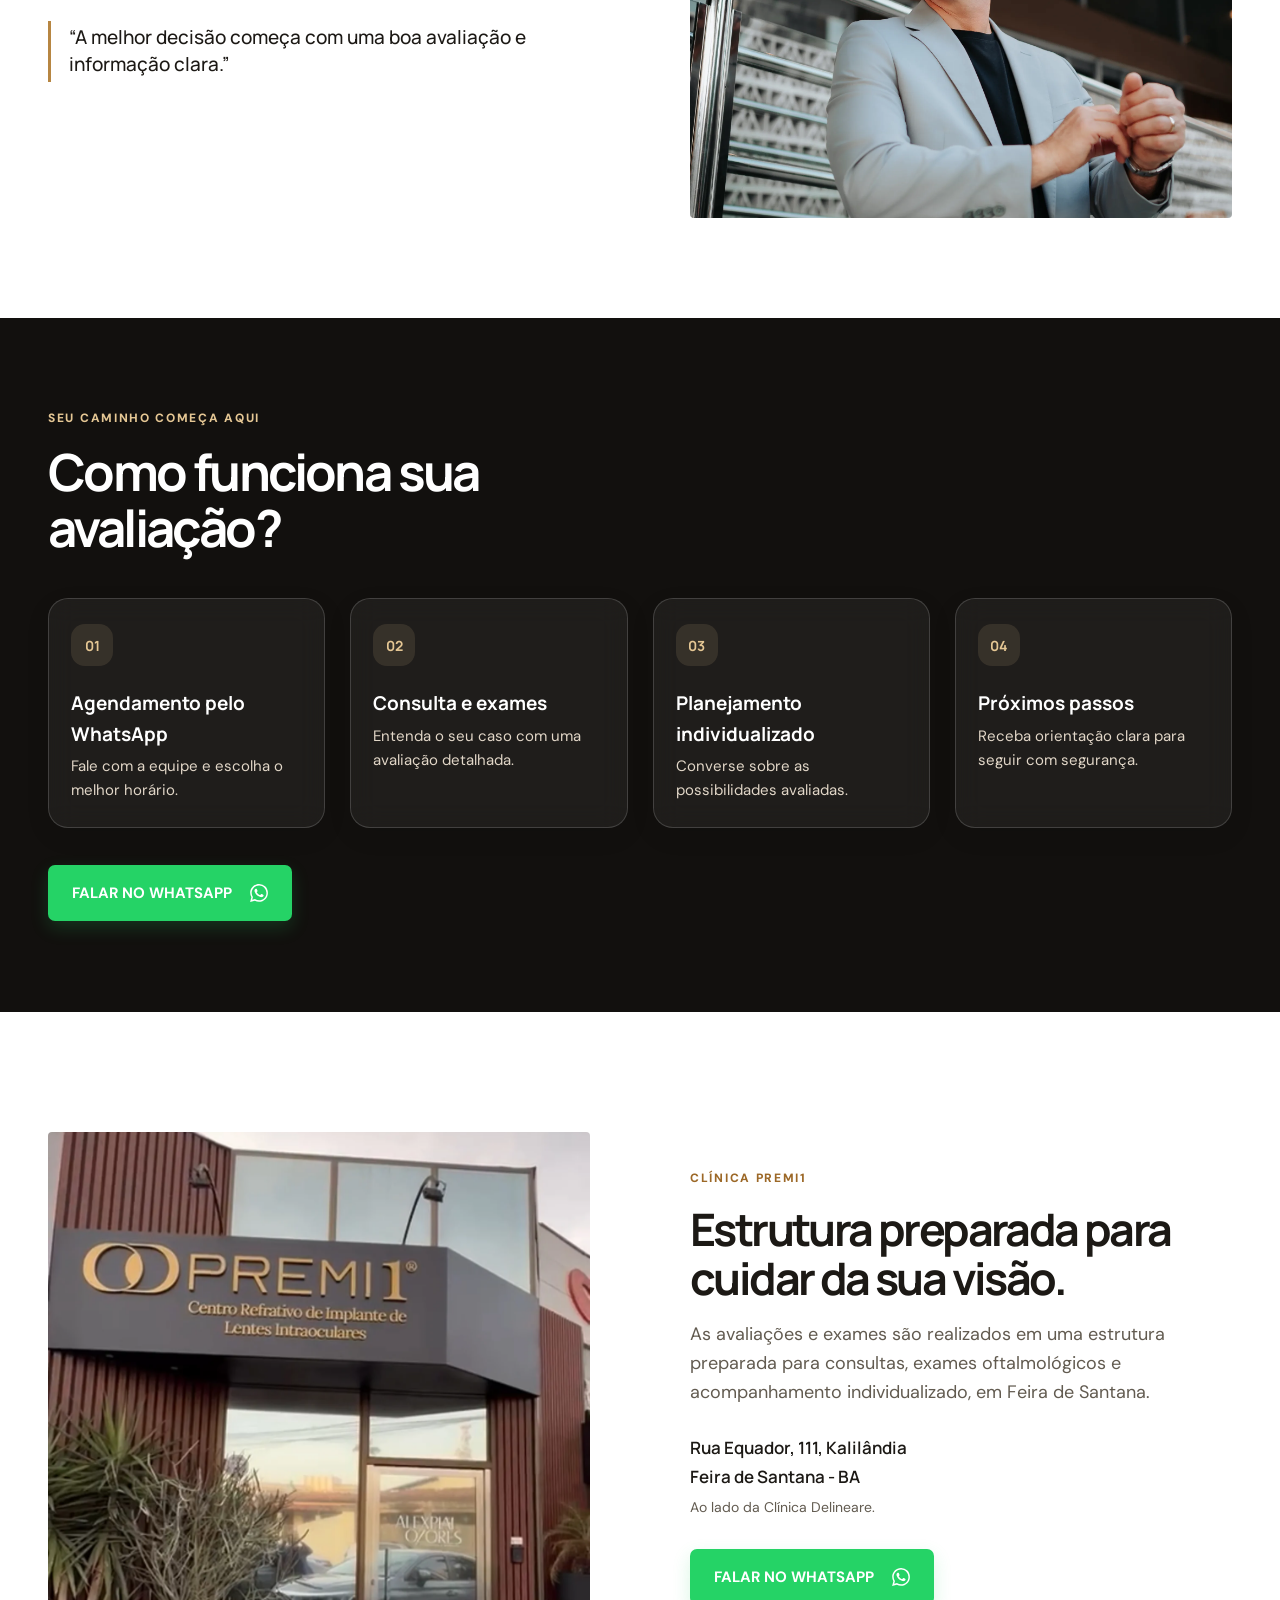
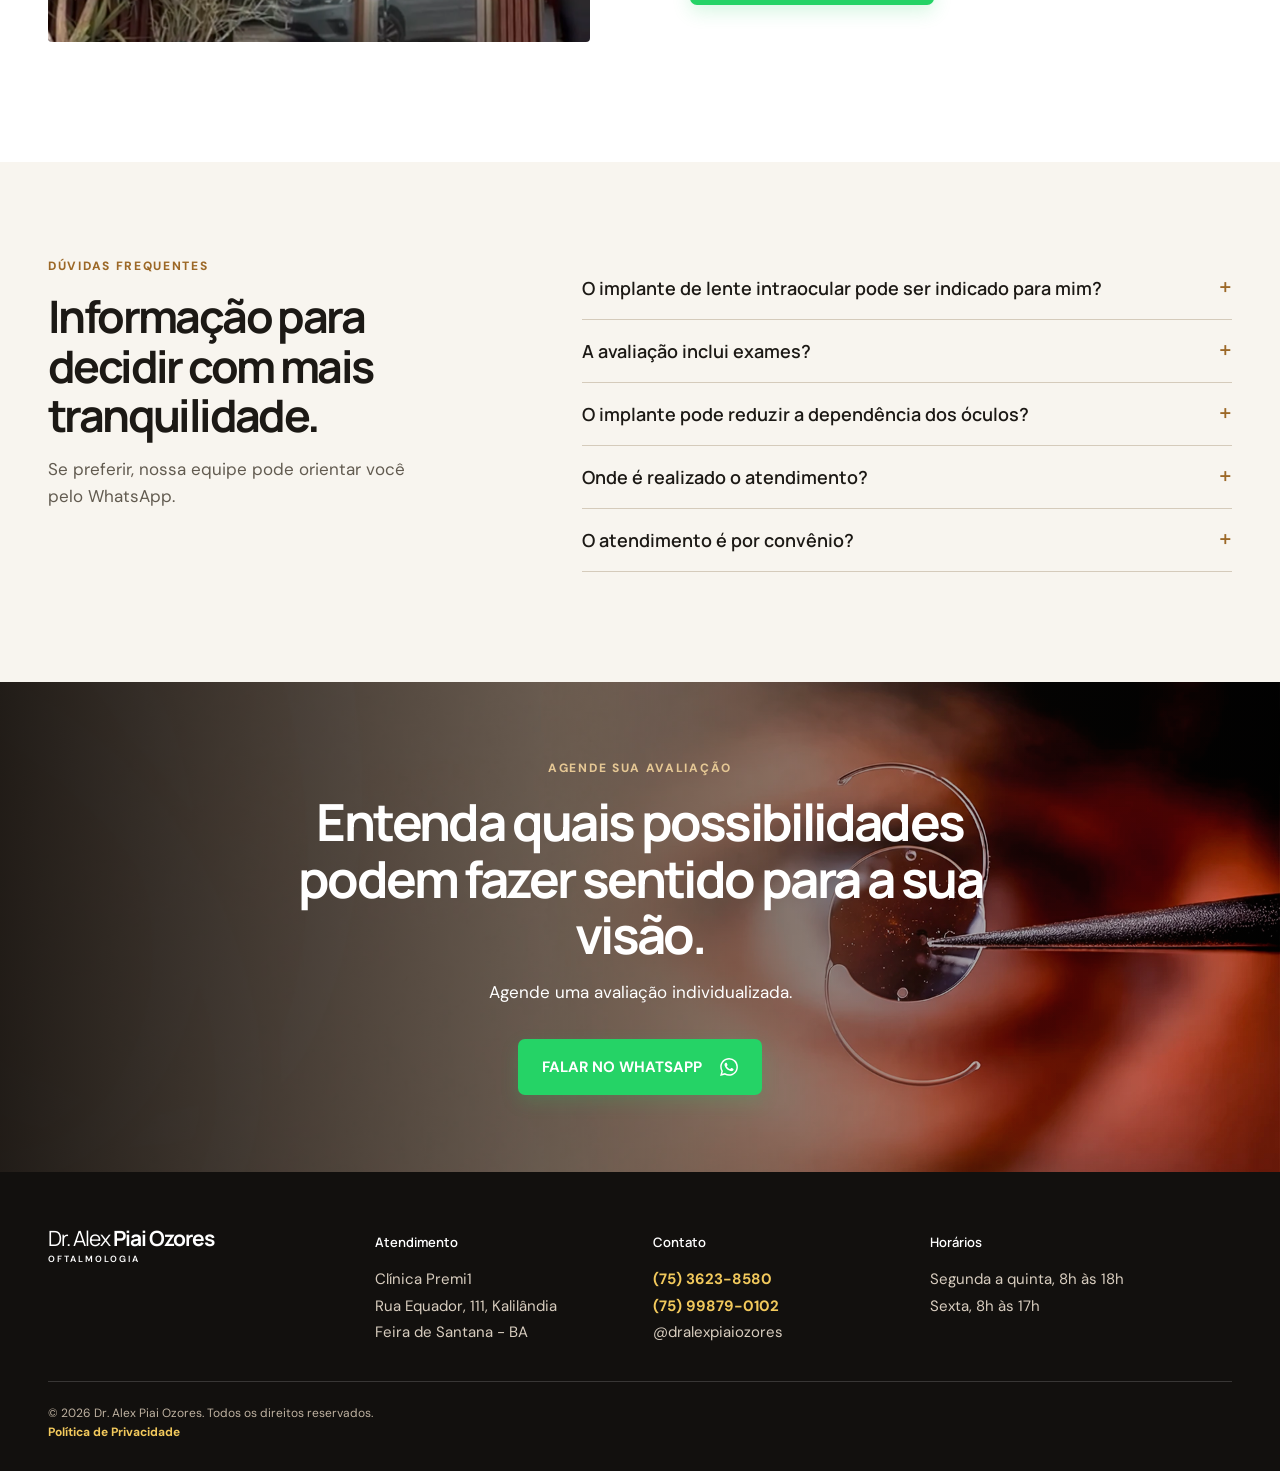
==== commit 0131a85a: "Restaura proporção compacta do CTA no menu" ====
--- a/feira-de-santana/index.html
+++ b/feira-de-santana/index.html
@@ -35,7 +35,7 @@
       <a href="#como-funciona">Como funciona</a><a href="#tecnologia">Tecnologia</a><a href="#depoimentos">Depoimentos</a><a href="#sobre">Sobre o Dr. Alex</a><a href="#duvidas">Dúvidas</a>
     </nav>
     <button class="menu-toggle" type="button" aria-label="Abrir menu" aria-expanded="false"><span></span><span></span><span></span></button>
-    <a class="button whatsapp-cta" href="https://api.whatsapp.com/send?phone=557581498753&text=Ol%C3%A1%2C%20vim%20da%20p%C3%A1gina%20e%20gostaria%20de%20mais%20informa%C3%A7%C3%B5es%20sobre%20implante%20de%20lentes%20premium" target="_blank" rel="noopener">FALAR NO WHATSAPP <svg class="whatsapp-icon" viewBox="0 0 24 24" aria-hidden="true" focusable="false"><path d="M20.52 3.48A11.86 11.86 0 0 0 12.08 0C5.55 0 .25 5.3.25 11.83c0 2.09.55 4.13 1.59 5.92L.15 23.9l6.3-1.65a11.82 11.82 0 0 0 5.62 1.43h.01c6.52 0 11.82-5.3 11.82-11.82 0-3.16-1.23-6.13-3.38-8.38Zm-8.44 18.2h-.01a9.83 9.83 0 0 1-5.02-1.38l-.36-.21-3.74.98 1-3.65-.24-.38a9.84 9.84 0 0 1-1.51-5.21c0-5.43 4.42-9.85 9.87-9.85 2.64 0 5.11 1.02 6.97 2.88a9.79 9.79 0 0 1 2.88 6.98c0 5.44-4.42 9.86-9.88 9.86Zm5.4-7.39c-.3-.15-1.76-.87-2.03-.97-.27-.1-.47-.15-.67.15-.2.3-.76.97-.94 1.17-.17.2-.35.22-.65.07-.3-.15-1.26-.46-2.4-1.48a9.01 9.01 0 0 1-1.66-2.06c-.17-.3-.02-.46.13-.61.13-.13.3-.35.45-.52.15-.17.2-.3.3-.5.1-.2.05-.37-.02-.52-.08-.15-.67-1.62-.92-2.22-.24-.58-.49-.5-.67-.5h-.57c-.2 0-.52.08-.8.37-.27.3-1.04 1.02-1.04 2.49s1.07 2.89 1.22 3.09c.15.2 2.1 3.2 5.08 4.49.71.3 1.27.49 1.7.63.72.23 1.37.2 1.88.12.57-.08 1.76-.72 2.01-1.42.25-.7.25-1.3.17-1.42-.07-.12-.27-.2-.57-.35Z"/></svg></a>
+    <a class="button button-small whatsapp-cta" href="https://api.whatsapp.com/send?phone=557581498753&text=Ol%C3%A1%2C%20vim%20da%20p%C3%A1gina%20e%20gostaria%20de%20mais%20informa%C3%A7%C3%B5es%20sobre%20implante%20de%20lentes%20premium" target="_blank" rel="noopener">FALAR NO WHATSAPP <svg class="whatsapp-icon" viewBox="0 0 24 24" aria-hidden="true" focusable="false"><path d="M20.52 3.48A11.86 11.86 0 0 0 12.08 0C5.55 0 .25 5.3.25 11.83c0 2.09.55 4.13 1.59 5.92L.15 23.9l6.3-1.65a11.82 11.82 0 0 0 5.62 1.43h.01c6.52 0 11.82-5.3 11.82-11.82 0-3.16-1.23-6.13-3.38-8.38Zm-8.44 18.2h-.01a9.83 9.83 0 0 1-5.02-1.38l-.36-.21-3.74.98 1-3.65-.24-.38a9.84 9.84 0 0 1-1.51-5.21c0-5.43 4.42-9.85 9.87-9.85 2.64 0 5.11 1.02 6.97 2.88a9.79 9.79 0 0 1 2.88 6.98c0 5.44-4.42 9.86-9.88 9.86Zm5.4-7.39c-.3-.15-1.76-.87-2.03-.97-.27-.1-.47-.15-.67.15-.2.3-.76.97-.94 1.17-.17.2-.35.22-.65.07-.3-.15-1.26-.46-2.4-1.48a9.01 9.01 0 0 1-1.66-2.06c-.17-.3-.02-.46.13-.61.13-.13.3-.35.45-.52.15-.17.2-.3.3-.5.1-.2.05-.37-.02-.52-.08-.15-.67-1.62-.92-2.22-.24-.58-.49-.5-.67-.5h-.57c-.2 0-.52.08-.8.37-.27.3-1.04 1.02-1.04 2.49s1.07 2.89 1.22 3.09c.15.2 2.1 3.2 5.08 4.49.71.3 1.27.49 1.7.63.72.23 1.37.2 1.88.12.57-.08 1.76-.72 2.01-1.42.25-.7.25-1.3.17-1.42-.07-.12-.27-.2-.57-.35Z"/></svg></a>
   </header>
 
   <main id="conteudo">
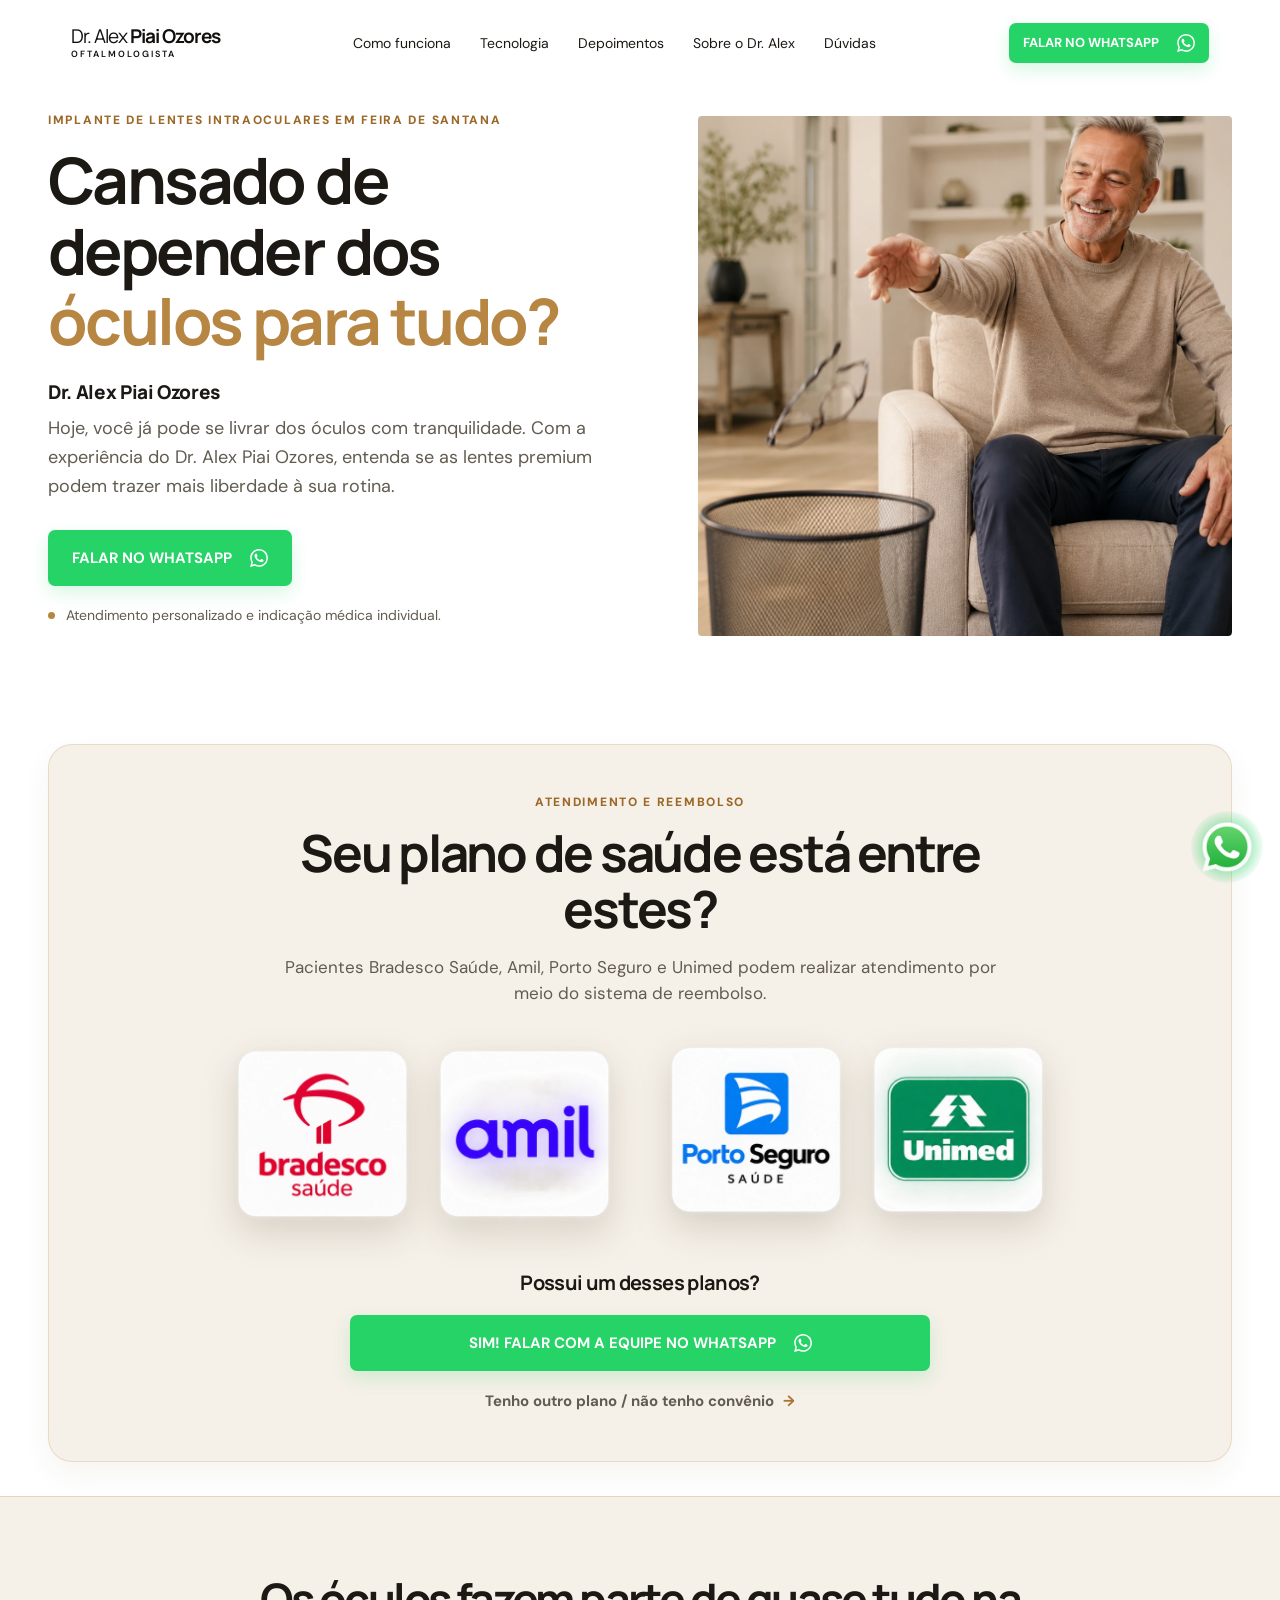
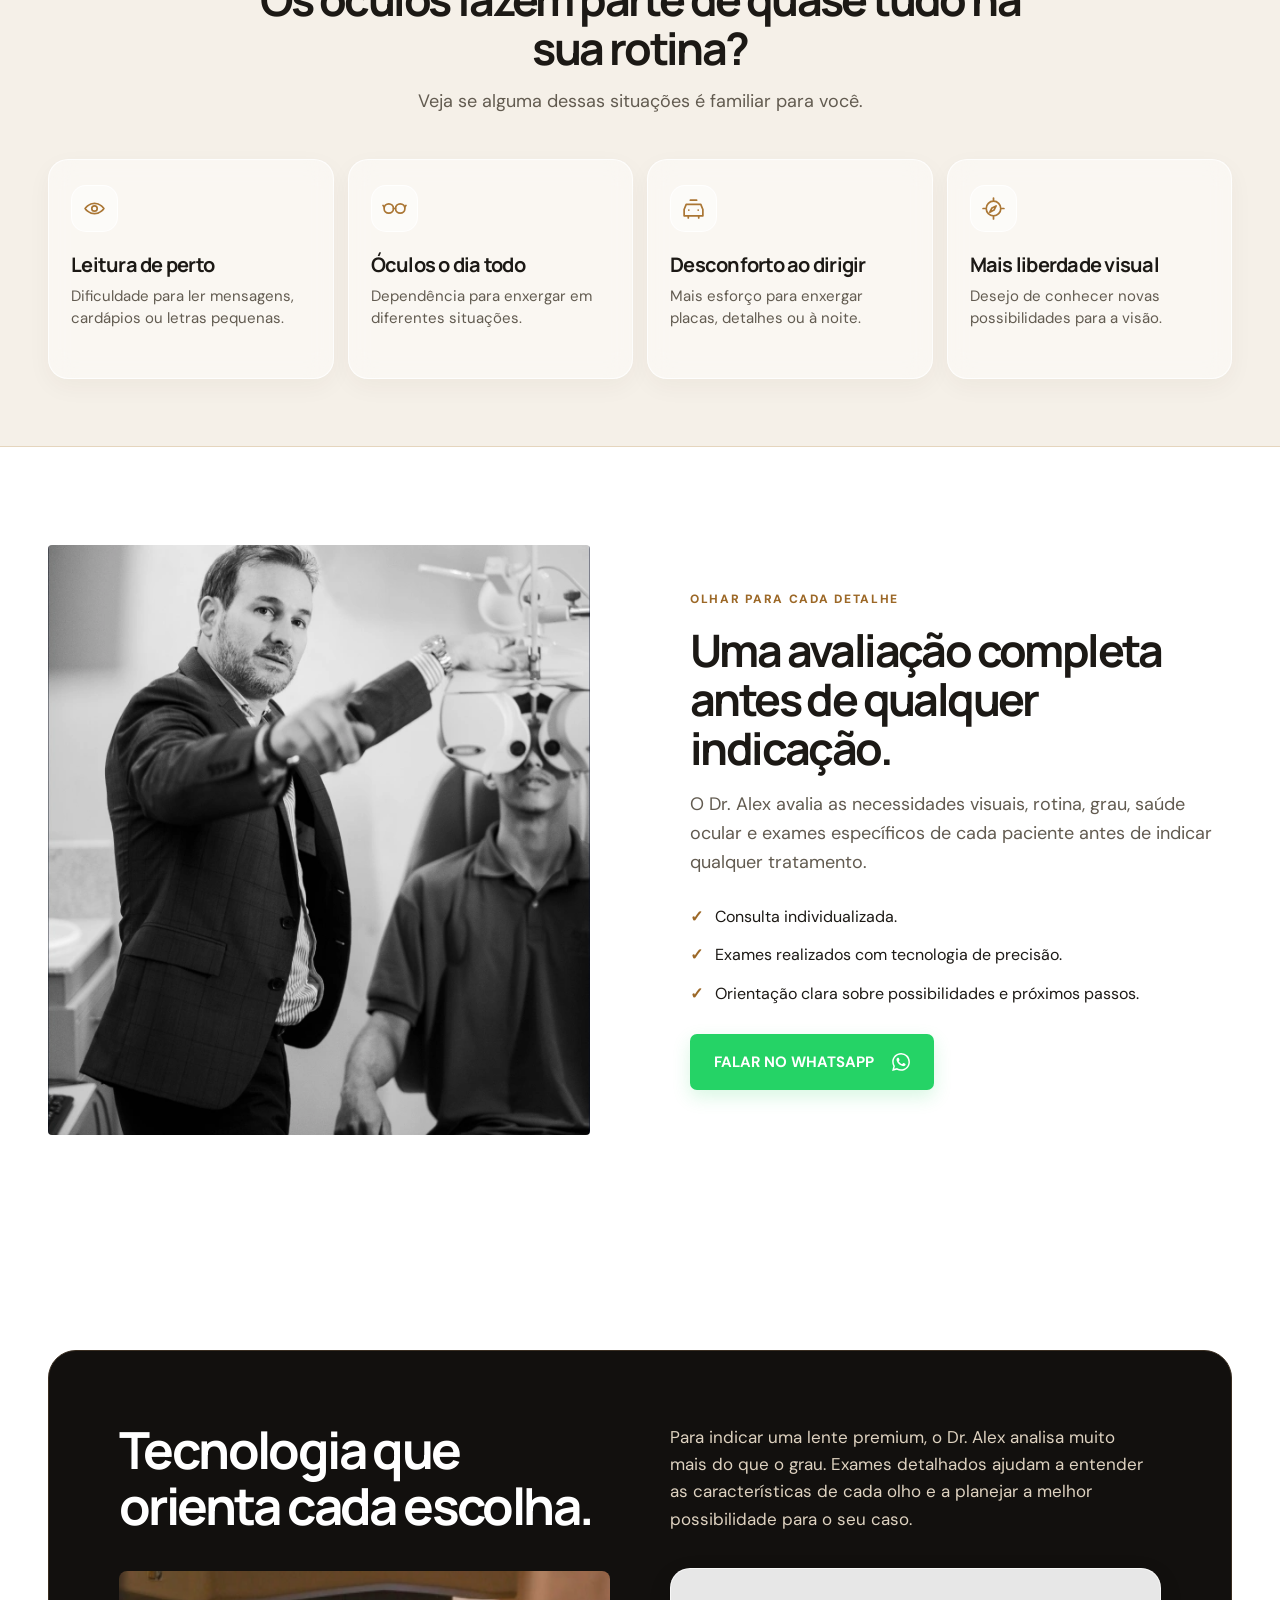
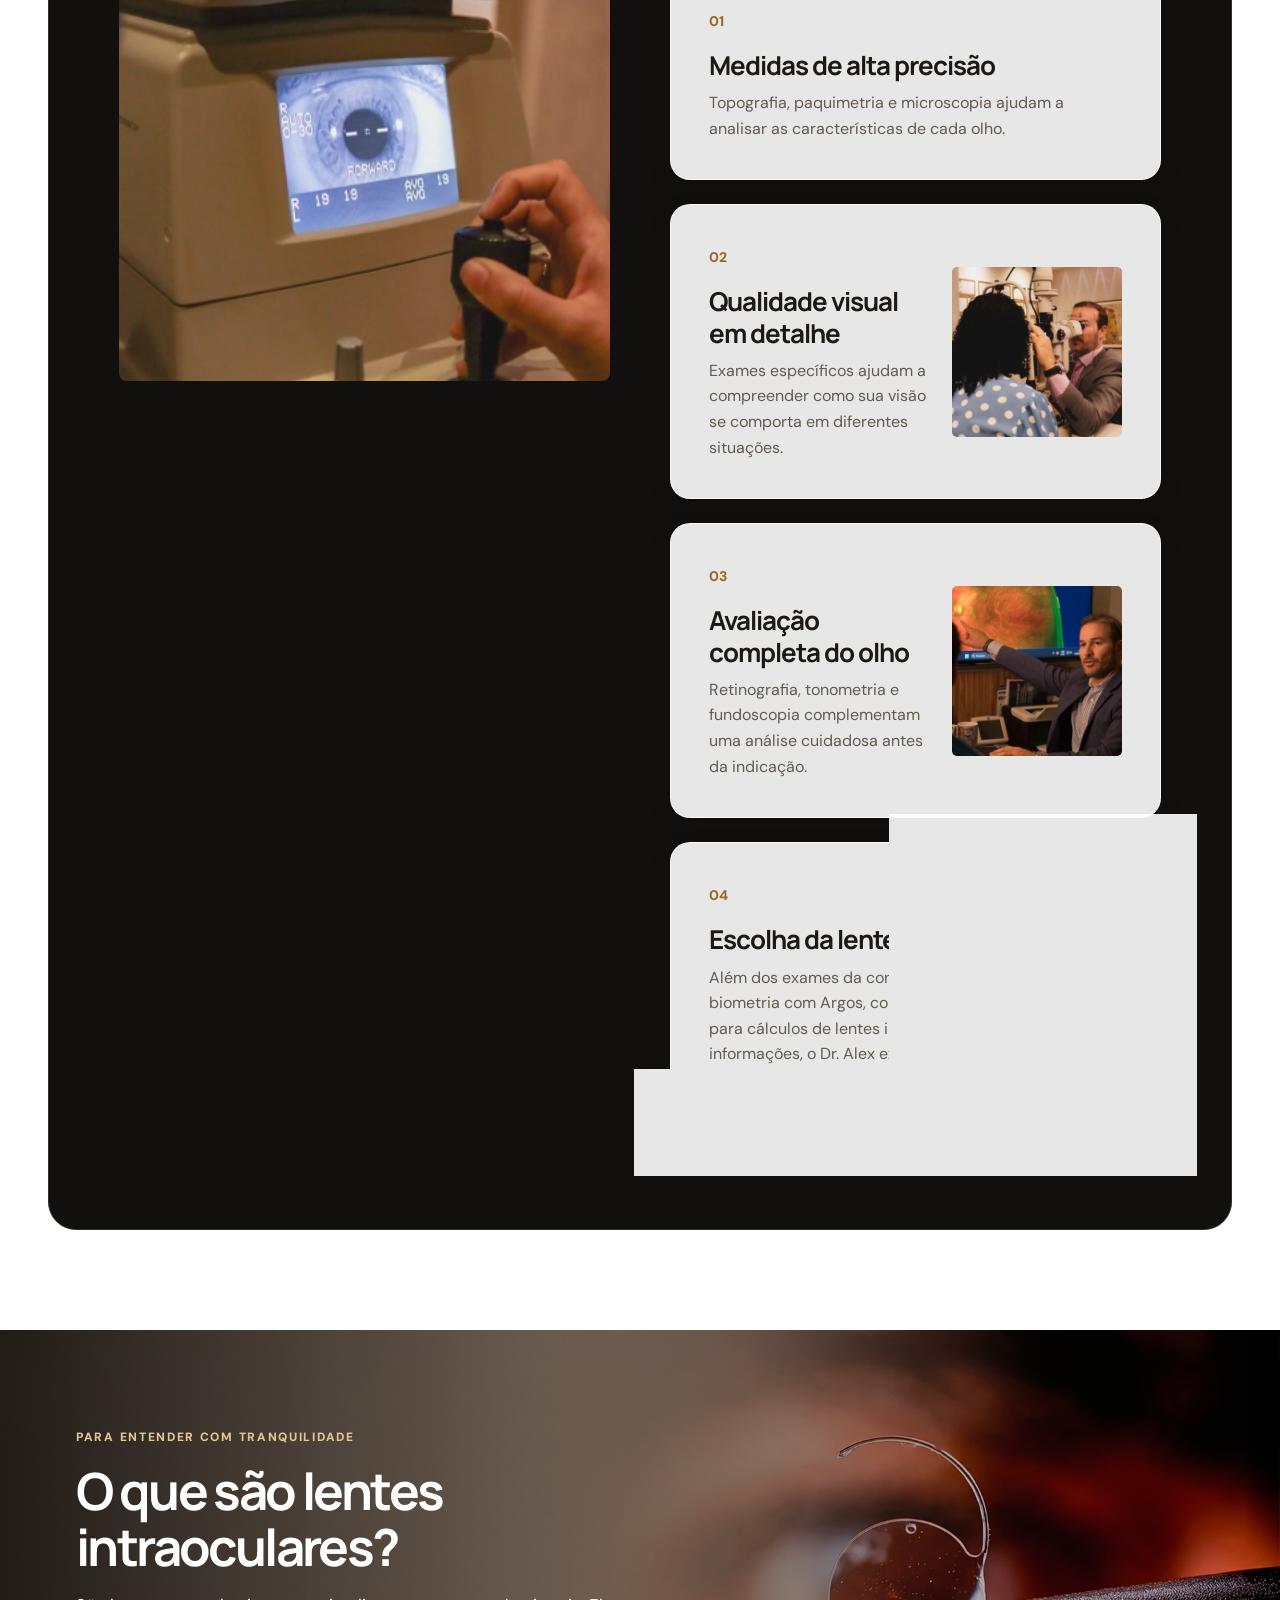
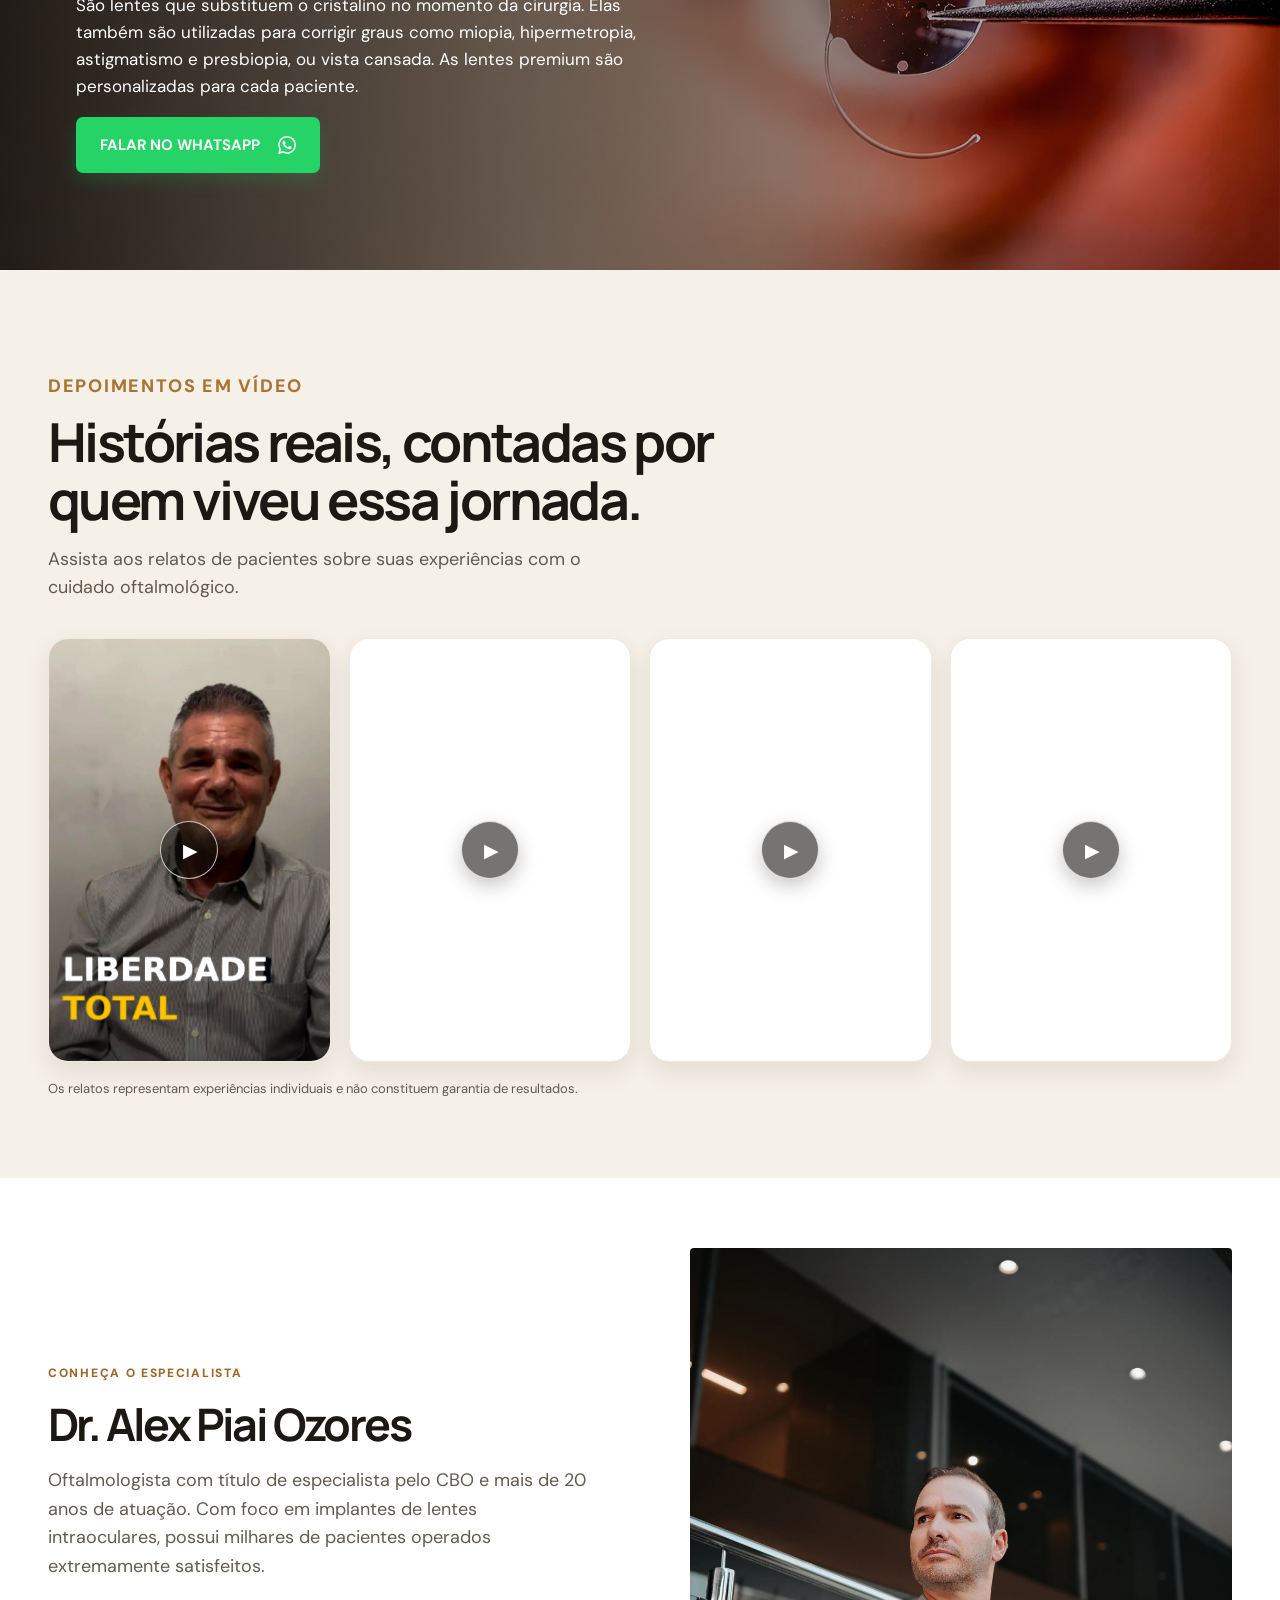
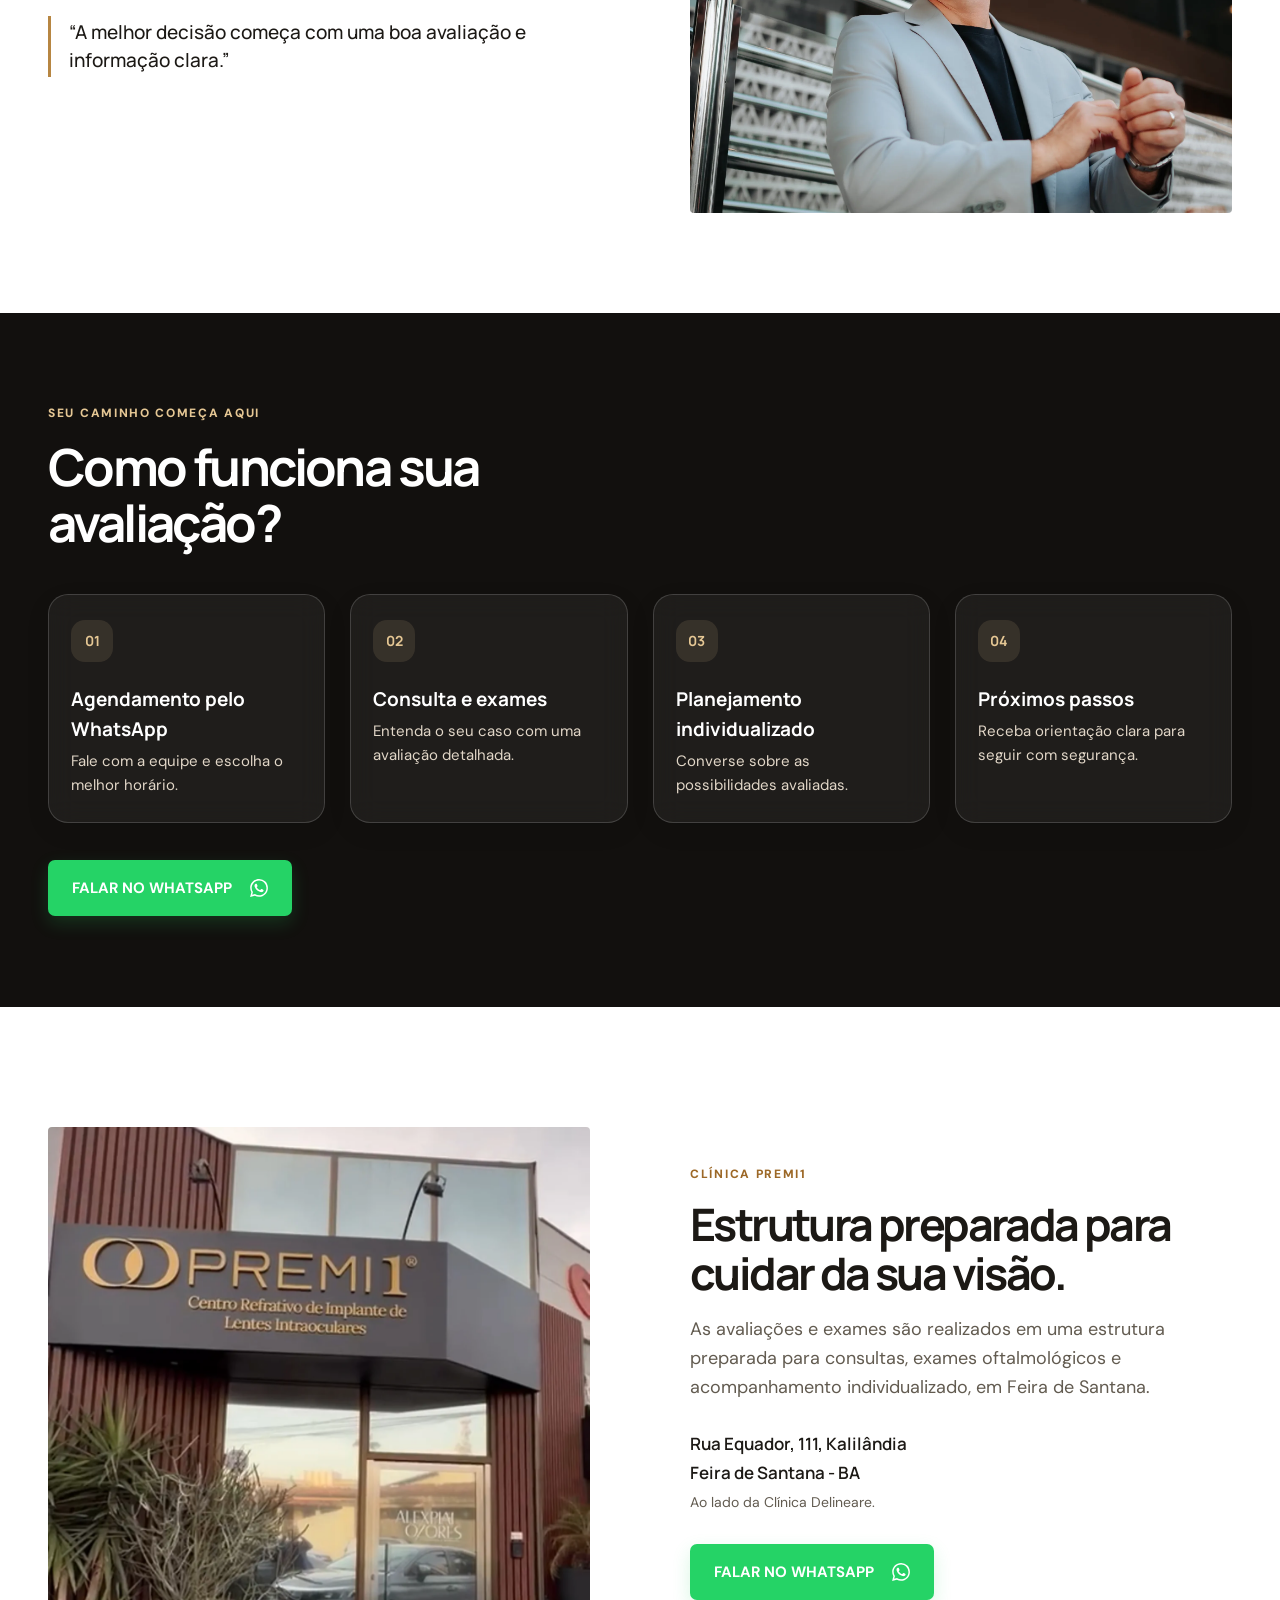
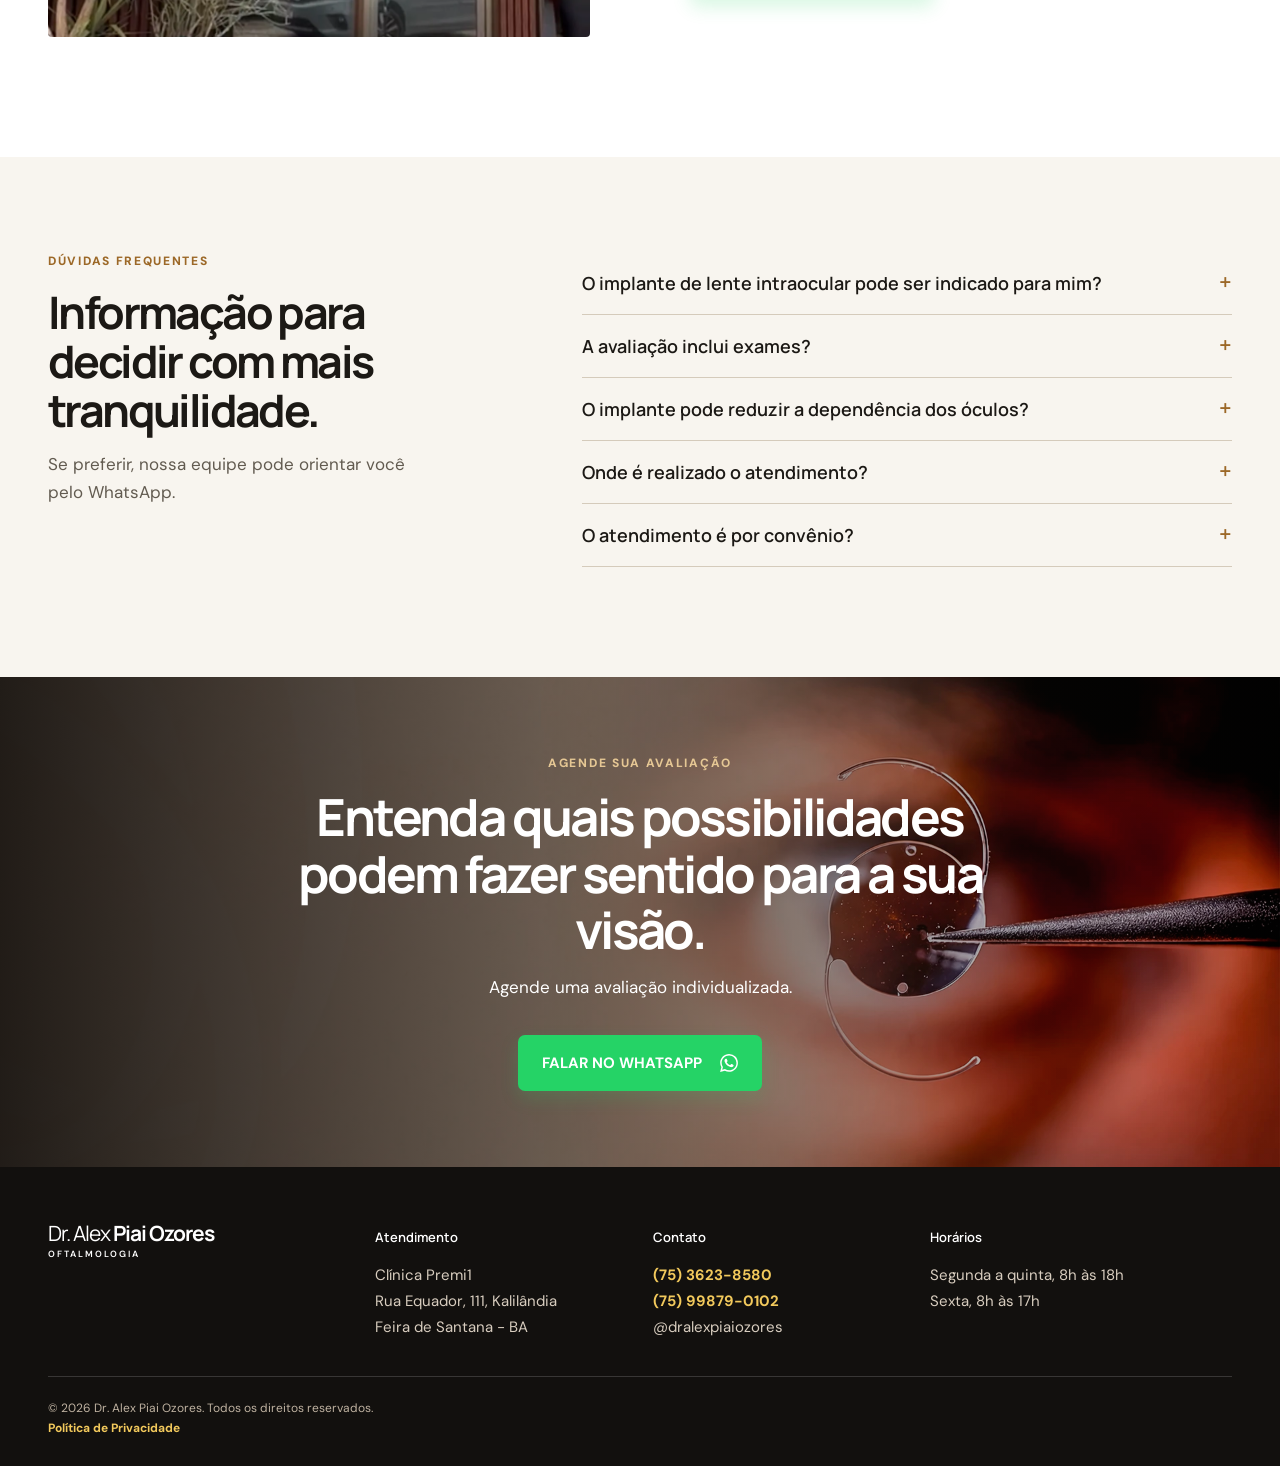
==== commit 605890f9: "Simplifica CTA de convênios em Feira" ====
--- a/feira-de-santana/index.html
+++ b/feira-de-santana/index.html
@@ -24,7 +24,7 @@
   <link rel="preconnect" href="https://fonts.googleapis.com">
   <link rel="preconnect" href="https://fonts.gstatic.com" crossorigin>
   <link href="https://fonts.googleapis.com/css2?family=DM+Sans:wght@400;500;600;700&family=Manrope:wght@400;500;600;700;800&display=swap" rel="stylesheet">
-  <link rel="stylesheet" href="assets/css/main.min.css?v=whatsapp-cta-v1">
+  <link rel="stylesheet" href="assets/css/main.min.css?v=planos-direto-v1">
 </head>
 <body data-lp-market="feira">
   <noscript><img height="1" width="1" style="display:none" src="https://www.facebook.com/tr?id=1387568828019134&ev=PageView&noscript=1" alt=""></noscript>
@@ -53,7 +53,7 @@
 
 
 
-    <section id="planos-reembolso" class="insurance-qualifier section reveal" aria-labelledby="planos-titulo"><div class="insurance-panel"><p class="eyebrow">Atendimento e reembolso</p><h2 id="planos-titulo">Seu plano de saúde está entre estes?</h2><p class="insurance-lead">Pacientes Bradesco Saúde, Amil, Porto Seguro e Unimed podem realizar atendimento por meio do sistema de reembolso.</p><div class="insurance-logo-grid" aria-label="Planos de saúde atendidos por reembolso"><div class="insurance-logo-card"><img src="assets/bradesco_saude.webp" alt="Bradesco Saúde" width="240" height="100" loading="lazy" decoding="async"></div><div class="insurance-logo-card"><img src="assets/amil.webp" alt="Amil" width="240" height="100" loading="lazy" decoding="async"></div><div class="insurance-logo-card"><img src="assets/porto_seguro_saude.webp" alt="Porto Seguro Saúde" width="240" height="100" loading="lazy" decoding="async"></div><div class="insurance-logo-card"><img src="assets/unimed.webp" alt="Unimed" width="240" height="100" loading="lazy" decoding="async"></div></div><div class="insurance-action"><h3>Possui um desses planos?</h3><details class="plan-selector"><summary class="button insurance-qualify-button">Sim, tenho um desses planos <span>↗</span></summary><div class="plan-options plan-options-inline" aria-label="Selecione seu plano"><a class="plan-option" href="https://api.whatsapp.com/send?phone=557581498753&text=Ol%C3%A1!%20Vim%20pelo%20site%20do%20Dr.%20Alex.%20Tenho%20plano%20Bradesco%20Sa%C3%BAde%20e%20gostaria%20de%20entender%20como%20funciona%20a%20avalia%C3%A7%C3%A3o%20e%20o%20sistema%20de%20reembolso." target="_blank" rel="noopener">Bradesco Saúde <span>↗</span></a><a class="plan-option" href="https://api.whatsapp.com/send?phone=557581498753&text=Ol%C3%A1!%20Vim%20pelo%20site%20do%20Dr.%20Alex.%20Tenho%20plano%20Amil%20e%20gostaria%20de%20entender%20como%20funciona%20a%20avalia%C3%A7%C3%A3o%20e%20o%20sistema%20de%20reembolso." target="_blank" rel="noopener">Amil <span>↗</span></a><a class="plan-option" href="https://api.whatsapp.com/send?phone=557581498753&text=Ol%C3%A1!%20Vim%20pelo%20site%20do%20Dr.%20Alex.%20Tenho%20plano%20Porto%20Seguro%20e%20gostaria%20de%20entender%20como%20funciona%20a%20avalia%C3%A7%C3%A3o%20e%20o%20sistema%20de%20reembolso." target="_blank" rel="noopener">Porto Seguro <span>↗</span></a><a class="plan-option" href="https://api.whatsapp.com/send?phone=557581498753&text=Ol%C3%A1!%20Vim%20pelo%20site%20do%20Dr.%20Alex.%20Tenho%20plano%20Unimed%20e%20gostaria%20de%20entender%20como%20funciona%20a%20avalia%C3%A7%C3%A3o%20e%20o%20sistema%20de%20reembolso." target="_blank" rel="noopener">Unimed <span>↗</span></a></div></details><a class="insurance-secondary-link" href="https://api.whatsapp.com/send?phone=557581498753&text=Ol%C3%A1!%20Vim%20pelo%20site%20do%20Dr.%20Alex.%20N%C3%A3o%20tenho%20um%20dos%20planos%20apresentados%20na%20p%C3%A1gina%20e%20gostaria%20de%20entender%20quais%20s%C3%A3o%20as%20outras%20possibilidades%20de%20atendimento." target="_blank" rel="noopener">Tenho outro plano / não tenho convênio <span>→</span></a></div></div></section>
+    <section id="planos-reembolso" class="insurance-qualifier section reveal" aria-labelledby="planos-titulo"><div class="insurance-panel"><p class="eyebrow">Atendimento e reembolso</p><h2 id="planos-titulo">Seu plano de saúde está entre estes?</h2><p class="insurance-lead">Pacientes Bradesco Saúde, Amil, Porto Seguro e Unimed podem realizar atendimento por meio do sistema de reembolso.</p><div class="insurance-logo-grid" aria-label="Planos de saúde atendidos por reembolso"><div class="insurance-logo-card"><img src="assets/bradesco_saude.webp" alt="Bradesco Saúde" width="240" height="100" loading="lazy" decoding="async"></div><div class="insurance-logo-card"><img src="assets/amil.webp" alt="Amil" width="240" height="100" loading="lazy" decoding="async"></div><div class="insurance-logo-card"><img src="assets/porto_seguro_saude.webp" alt="Porto Seguro Saúde" width="240" height="100" loading="lazy" decoding="async"></div><div class="insurance-logo-card"><img src="assets/unimed.webp" alt="Unimed" width="240" height="100" loading="lazy" decoding="async"></div></div><div class="insurance-action"><h3>Possui um desses planos?</h3><a class="button whatsapp-cta insurance-direct-cta" href="https://api.whatsapp.com/send?phone=557581498753&text=Ol%C3%A1%2C%20vim%20da%20p%C3%A1gina%20e%20gostaria%20de%20mais%20informa%C3%A7%C3%B5es%20sobre%20implante%20de%20lentes%20premium" target="_blank" rel="noopener">SIM! FALAR COM A EQUIPE NO WHATSAPP <svg class="whatsapp-icon" viewBox="0 0 24 24" aria-hidden="true" focusable="false"><path d="M20.52 3.48A11.86 11.86 0 0 0 12.08 0C5.55 0 .25 5.3.25 11.83c0 2.09.55 4.13 1.59 5.92L.15 23.9l6.3-1.65a11.82 11.82 0 0 0 5.62 1.43h.01c6.52 0 11.82-5.3 11.82-11.82 0-3.16-1.23-6.13-3.38-8.38Zm-8.44 18.2h-.01a9.83 9.83 0 0 1-5.02-1.38l-.36-.21-3.74.98 1-3.65-.24-.38a9.84 9.84 0 0 1-1.51-5.21c0-5.43 4.42-9.85 9.87-9.85 2.64 0 5.11 1.02 6.97 2.88a9.79 9.79 0 0 1 2.88 6.98c0 5.44-4.42 9.86-9.88 9.86Zm5.4-7.39c-.3-.15-1.76-.87-2.03-.97-.27-.1-.47-.15-.67.15-.2.3-.76.97-.94 1.17-.17.2-.35.22-.65.07-.3-.15-1.26-.46-2.4-1.48a9.01 9.01 0 0 1-1.66-2.06c-.17-.3-.02-.46.13-.61.13-.13.3-.35.45-.52.15-.17.2-.3.3-.5.1-.2.05-.37-.02-.52-.08-.15-.67-1.62-.92-2.22-.24-.58-.49-.5-.67-.5h-.57c-.2 0-.52.08-.8.37-.27.3-1.04 1.02-1.04 2.49s1.07 2.89 1.22 3.09c.15.2 2.1 3.2 5.08 4.49.71.3 1.27.49 1.7.63.72.23 1.37.2 1.88.12.57-.08 1.76-.72 2.01-1.42.25-.7.25-1.3.17-1.42-.07-.12-.27-.2-.57-.35Z"/></svg></a><a class="insurance-secondary-link" href="https://api.whatsapp.com/send?phone=557581498753&text=Ol%C3%A1!%20Vim%20pelo%20site%20do%20Dr.%20Alex.%20N%C3%A3o%20tenho%20um%20dos%20planos%20apresentados%20na%20p%C3%A1gina%20e%20gostaria%20de%20entender%20quais%20s%C3%A3o%20as%20outras%20possibilidades%20de%20atendimento." target="_blank" rel="noopener">Tenho outro plano / não tenho convênio <span>→</span></a></div></div></section>
 
     <section class="identification section reveal">
       <h2>Os óculos fazem parte de quase tudo na sua rotina?</h2><p class="identification-intro">Veja se alguma dessas situações é familiar para você.</p>
@@ -98,7 +98,7 @@
   </main>
   <footer><div class="footer-brand"><span>Dr. Alex</span> Piai Ozores<small>Oftalmologia</small></div><div><b>Atendimento</b><p>Clínica Premi1<br>Rua Equador, 111, Kalilândia<br>Feira de Santana - BA</p></div><div class="footer-contact"><b>Contato</b><p><a href="tel:+557536238580">(75) 3623-8580</a><br><a href="tel:+5575998790102">(75) 99879-0102</a><br>@dralexpiaiozores</p></div><div><b>Horários</b><p>Segunda a quinta, 8h às 18h<br>Sexta, 8h às 17h</p></div><small class="copyright">© 2026 Dr. Alex Piai Ozores. Todos os direitos reservados.</small></footer>
   <a class="whatsapp-float" href="https://api.whatsapp.com/send?phone=557581498753&text=Ol%C3%A1%2C%20vim%20da%20p%C3%A1gina%20e%20gostaria%20de%20mais%20informa%C3%A7%C3%B5es%20sobre%20implante%20de%20lentes%20premium" target="_blank" rel="noopener" aria-label="Falar pelo WhatsApp"><img src="assets/whatsapp-logo.webp" alt="" width="300" height="300" loading="lazy" decoding="async"></a>
-  <script src="assets/js/main.min.js" defer></script>
+  <script src="assets/js/main.min.js?v=planos-direto-v1" defer></script>
   <script src="assets/js/tracking.min.js" defer></script>
 </body>
 </html>
--- a/feira-de-santana/assets/css/main.min.css
+++ b/feira-de-santana/assets/css/main.min.css
@@ -1,6 +1,7 @@
 :root{--black:#12100e;--black2:#1c1813;--gold:#b78642;--gold-light:#e5c794;--paper:#f8f5ef;--text:#1c1915;--muted:#625b50;--line:#dfd5c5;--sans:'DM Sans',Arial,sans-serif;--display:'Manrope',Arial,sans-serif}*{box-sizing:border-box}html{scroll-behavior:smooth}body{margin:0;background:#fff;color:var(--text);font:17px/1.6 var(--sans)}img{display:block;width:100%;height:100%;object-fit:cover}.skip{position:absolute;left:-999px}.skip:focus{left:15px;top:15px;z-index:5;padding:10px;background:#fff}.header{height:90px;max-width:1240px;margin:auto;padding:0 28px;display:flex;align-items:center;justify-content:space-between;gap:24px}.brand,.footer-brand{color:var(--black);text-decoration:none;font:700 21px/1 var(--display);letter-spacing:-1px}.brand span,.footer-brand span{font-weight:400}.brand small,.footer-brand small{display:block;margin-top:6px;font:600 9px/1 var(--sans);letter-spacing:2px;text-transform:uppercase}.header nav{display:flex;gap:29px}.header nav a{color:var(--text);font-size:14px;text-decoration:none}.button{display:inline-flex;align-items:center;justify-content:center;gap:18px;padding:16px 24px;border-radius:7px;background:var(--gold);color:#fff;font-size:15px;font-weight:700;text-decoration:none;transition:.2s}.button:hover{background:#956224;transform:translateY(-2px)}.button span{font-size:18px}.button-small{padding:12px 17px;font-size:13px}.section{max-width:1240px;margin:auto;padding-left:28px;padding-right:28px}.hero{min-height:640px;padding-top:45px;padding-bottom:70px;display:grid;grid-template-columns:1.04fr .96fr;gap:72px;align-items:center}.eyebrow{margin:0 0 15px;color:#9c6827;font-size:12px;font-weight:800;letter-spacing:1.7px;text-transform:uppercase}.eyebrow.light{color:var(--gold-light)}h1,h2,h3{font-family:var(--display)}h1,h2{margin:0;letter-spacing:-2.6px;line-height:1.1}.hero h1{max-width:680px;font-size:clamp(42px,5vw,68px)}.hero h1 em{color:var(--gold);font-style:normal}.signature{margin:22px 0 9px;font:600 17px var(--display)}.lead{max-width:565px;margin:0 0 29px;color:var(--muted);font-size:18px}.microcopy{margin-top:18px;color:var(--muted);font-size:14px}.microcopy i{display:inline-block;width:7px;height:7px;margin:0 7px 1px 0;border-radius:50%;background:var(--gold)}.hero-image{position:relative;height:520px;overflow:hidden;border-radius:4px}.hero-image img{object-position:center 25%}.image-caption{position:absolute;bottom:0;left:0;padding:20px 30px 15px 0;background:#fff;font-size:14px;line-height:1.4}.identification{padding-top:70px;padding-bottom:115px}.identification h2,.assessment h2,.benefits h2,.about h2,.facility h2,.faq h2{max-width:680px;font-size:clamp(34px,3.5vw,49px)}.situation-grid{display:grid;grid-template-columns:repeat(4,1fr);gap:14px;margin-top:43px}.situation-grid article{min-height:165px;padding:23px;border:1px solid var(--line);border-radius:8px}.situation-grid b,.steps b{color:#9c6827;font:700 14px var(--display)}.situation-grid p{margin:25px 0 0;font-size:17px;line-height:1.4}.closing{max-width:650px;margin-top:30px;color:var(--muted);font-size:17px}.two-col{display:grid;grid-template-columns:1fr 1fr;gap:100px;align-items:center}.assessment{max-width:none;padding:92px max(28px,calc((100vw - 1184px)/2));background:var(--paper)}.portrait{height:590px;overflow:hidden;border-radius:4px}.assessment-copy>p:not(.eyebrow),.about-copy>p:not(.eyebrow),.facility-copy>p:not(.eyebrow){color:var(--muted);font-size:18px}.check-list{padding:0;margin:27px 0;list-style:none}.check-list li{margin:13px 0;font-size:16px}.check-list li:before{content:'✓';margin-right:12px;color:#9c6827;font-weight:bold}.text-link{display:inline-flex;gap:14px;padding-bottom:5px;border-bottom:1px solid #d7b37a;color:#925f1e;font-size:16px;font-weight:700;text-decoration:none}.technology-wrap{padding-top:100px;padding-bottom:100px}.technology{display:grid;grid-template-columns:1fr 1fr;gap:60px;padding:70px;border:1px solid #3a2e21;border-radius:28px;background:var(--black);color:#fff}.technology h2,.lens-banner h2,.steps h2,.final-cta h2{max-width:540px;font-size:clamp(37px,4vw,54px)}.tech-sticky{position:sticky;top:25px}.tech-sticky img{height:375px;margin-top:37px;border-radius:8px}.tech-cards>p{max-width:480px;margin:3px 0 35px;color:#ded2c0;font-size:17px}.tech-card{margin:17px 0;padding:33px;border:1px solid #e7d8c4;border-radius:9px;background:#fff;color:var(--text)}.tech-card span{color:#9c6827;font-size:14px;font-weight:800}.tech-card h3{margin:16px 0 9px;font-size:26px;letter-spacing:-1px;line-height:1.2}.tech-card p{margin:0;color:var(--muted);font-size:15px}.tech-card.with-image{display:grid;grid-template-columns:1fr 130px;gap:20px;align-items:center}.tech-card.with-image img{height:130px;border-radius:5px}.lens-banner,.final-cta{position:relative;max-width:none;height:540px;overflow:hidden;color:#fff}.lens-banner>img,.final-cta>img{position:absolute;inset:0}.lens-banner:after,.final-cta:after{position:absolute;inset:0;content:'';background:linear-gradient(90deg,rgba(15,12,9,.92),rgba(15,12,9,.56),rgba(15,12,9,.1))}.lens-banner>div,.final-cta>div{position:relative;z-index:1;display:flex;flex-direction:column;align-items:flex-start;justify-content:center;height:100%;padding:0 max(28px,calc((100vw - 1184px)/2))}.lens-banner>div>*{max-width:580px}.lens-banner p:not(.eyebrow),.final-cta p:not(.eyebrow){max-width:600px;font-size:17px}.button-white{margin-top:13px;background:#ead7b0;color:var(--black)}.button-white:hover{background:#fff3d9}.benefits{padding-top:110px;padding-bottom:115px}.benefits h2{margin-bottom:50px}.benefit-grid{display:grid;grid-template-columns:repeat(4,1fr);gap:25px}.benefit-grid article{padding-top:21px;border-top:1px solid var(--line)}.benefit-grid i{color:#9c6827;font-size:23px;font-style:normal}.benefit-grid h3{margin:17px 0 7px;font-size:20px;letter-spacing:-.5px}.benefit-grid p{margin:0;color:var(--muted);font-size:15px}.about{padding-top:70px;padding-bottom:100px}.about-photo{height:565px;overflow:hidden;border-radius:4px}.about-photo img{object-position:center 35%}.quote{margin-top:35px!important;padding:3px 0 3px 18px;border-left:3px solid var(--gold);color:var(--text)!important;font:500 19px/1.45 var(--display)!important}.steps{max-width:none;padding:91px max(28px,calc((100vw - 1184px)/2));background:var(--black);color:#fff}.steps h2{margin-bottom:43px}.steps-grid{display:grid;grid-template-columns:repeat(4,1fr);gap:25px;margin-bottom:37px}.steps-grid article{padding-top:21px;border-top:1px solid rgba(255,255,255,.28)}.steps-grid b{color:var(--gold-light)}.steps-grid h3{margin:17px 0 5px;font-size:19px}.steps-grid p{margin:0;color:#e2d7c8;font-size:15px}.facility{padding-top:120px;padding-bottom:120px}.facility-photo{height:510px;overflow:hidden;border-radius:4px}.facility address{margin:28px 0;font:600 17px/1.7 var(--display)}.facility address small{color:var(--muted);font:400 14px var(--sans)}.faq{display:grid;grid-template-columns:.8fr 1.2fr;gap:100px;max-width:none;padding:95px max(28px,calc((100vw - 1184px)/2)) 110px;background:var(--paper)}.faq>div>p:not(.eyebrow){max-width:370px;color:var(--muted)}.accordions details{padding:19px 0;border-bottom:1px solid #d5cbbb}.accordions summary{display:flex;justify-content:space-between;gap:15px;list-style:none;cursor:pointer;font:600 18px var(--display)}.accordions summary::-webkit-details-marker{display:none}.accordions summary span{color:#9c6827;font-size:22px;line-height:1}.accordions details[open] summary span{transform:rotate(45deg)}.accordions p{margin:13px 35px 0 0;color:var(--muted);font-size:15px}.final-cta{height:490px}.final-cta>div{align-items:center;text-align:center}.final-cta h2{max-width:720px}.final-cta .button{margin-top:16px}footer{display:grid;grid-template-columns:1.2fr 1fr 1fr 1.2fr;gap:25px;padding:56px max(28px,calc((100vw - 1184px)/2)) 28px;background:var(--black);color:#d8cdbf}footer .footer-brand{color:#fff}footer b{color:#fff;font:600 13px var(--display)}footer p{margin:11px 0;font-size:15px;line-height:1.75}.copyright{grid-column:1/-1;padding-top:22px;border-top:1px solid rgba(255,255,255,.16);color:#bfb2a1;font-size:12px}.whatsapp-float{display:none;position:fixed;right:18px;bottom:18px;z-index:4;width:56px;height:56px;align-items:center;justify-content:center;border-radius:50%;background:var(--gold);box-shadow:0 6px 18px rgba(0,0,0,.22);color:#fff;font-size:30px;text-decoration:none}.reveal{opacity:0;transform:translateY(17px);transition:.6s ease}.reveal.show{opacity:1;transform:none}@media(max-width:820px){body{font-size:16px}.header{height:72px;padding:0 20px}.header nav,.header .button{display:none}.section{padding-left:20px;padding-right:20px}.hero{grid-template-columns:1fr;gap:35px;min-height:0;padding-top:38px;padding-bottom:56px}.hero h1{font-size:43px;letter-spacing:-2px}.lead,.assessment-copy>p:not(.eyebrow),.about-copy>p:not(.eyebrow),.facility-copy>p:not(.eyebrow){font-size:17px}.hero-image{height:430px}.identification{padding-top:55px;padding-bottom:65px}.situation-grid{grid-template-columns:1fr 1fr;gap:10px;margin-top:28px}.situation-grid article{min-height:140px;padding:17px}.situation-grid p{margin-top:18px;font-size:16px}.two-col{grid-template-columns:1fr;gap:35px}.assessment{padding:60px 20px}.portrait{height:440px}.assessment-copy h2,.identification h2,.benefits h2,.about h2,.facility h2,.faq h2{font-size:35px;letter-spacing:-1.8px}.technology-wrap{padding:60px 20px}.technology{grid-template-columns:1fr;gap:28px;padding:36px 20px;border-radius:20px}.tech-sticky{position:static}.tech-sticky img{height:330px;margin-top:28px}.tech-card{padding:25px 20px}.lens-banner,.final-cta{height:600px}.lens-banner>img,.final-cta>img{object-position:66% center}.lens-banner:after,.final-cta:after{background:rgba(15,12,9,.76)}.lens-banner>div,.final-cta>div{padding:35px 20px}.lens-banner h2,.steps h2,.final-cta h2,.technology h2{font-size:37px;letter-spacing:-1.8px}.benefits{padding-top:60px;padding-bottom:65px}.benefit-grid,.steps-grid{grid-template-columns:1fr 1fr;gap:25px 18px}.about{padding-top:50px;padding-bottom:60px}.about-photo{height:490px;grid-row:1}.steps{padding:60px 20px}.facility{padding-top:60px;padding-bottom:65px}.facility-photo{height:400px}.faq{grid-template-columns:1fr;gap:35px;padding:60px 20px}.final-cta{height:550px}footer{grid-template-columns:1fr 1fr;gap:27px 15px;padding:45px 20px 25px}.whatsapp-float{display:flex}}@media(max-width:400px){.hero h1{font-size:37px}.situation-grid,.steps-grid,.benefit-grid,footer{grid-template-columns:1fr}.hero-image{height:380px}.tech-card.with-image{grid-template-columns:1fr}.tech-card.with-image img{display:none}}.identification{text-align:center}.section-label{display:flex;justify-content:center;align-items:center;gap:8px}.section-label svg{width:18px;height:18px;fill:none;stroke:currentColor;stroke-width:2;stroke-linecap:round;stroke-linejoin:round}.identification h2{margin:auto;max-width:800px}.situation-grid{margin-top:70px;text-align:left}.situation-grid article{min-height:0;padding:0;border:0;border-radius:0}.situation-grid article>svg{width:52px;height:52px;fill:none;stroke:#ad7832;stroke-width:2.6;stroke-linecap:round;stroke-linejoin:round}.situation-grid h3{margin:19px 0 11px;font-size:24px;line-height:1.12;letter-spacing:-1px}.situation-grid p{margin:0;max-width:235px;color:var(--muted);font-size:16px;line-height:1.55}.section-cta{width:100%;margin-top:75px;border-radius:28px}.closing{margin:12px auto 0;font-size:14px;letter-spacing:.5px}@media(max-width:820px){.situation-grid{margin-top:42px}.situation-grid article{padding:5px 2px}.situation-grid h3{font-size:19px}.situation-grid p{font-size:15px}.section-cta{margin-top:45px;border-radius:9px}.closing{font-size:13px}}.identification{position:relative;isolation:isolate;padding-top:105px;padding-bottom:105px}.identification:before{position:absolute;z-index:-1;top:0;bottom:0;left:50%;width:100vw;content:'';transform:translateX(-50%);background:#f5f0e8;border-top:1px solid rgba(183,134,66,.26);border-bottom:1px solid rgba(183,134,66,.26)}.assessment{background:#fff;padding-top:115px;padding-bottom:115px}.technology{align-items:stretch}.tech-intro{align-self:stretch}.tech-cards{padding-bottom:4px}.tech-card{margin:0 0 24px;padding:38px}.tech-card p{font-size:16px;line-height:1.6}.tech-card.with-image{grid-template-columns:1fr 145px}.tech-card.with-image img{height:145px}@media(max-width:820px){.identification{padding-top:65px;padding-bottom:65px}.assessment{padding-top:70px;padding-bottom:70px}.tech-card{margin-bottom:18px;padding:27px 22px}.tech-card p,.accordions p,.steps-grid p,.benefit-grid p{font-size:16px}.tech-card.with-image{grid-template-columns:1fr}.tech-card.with-image img{display:none}.tech-sticky img{object-position:center}.portrait img{object-position:center 25%}.hero-image img{object-position:center 20%}.button{min-height:52px}}.identification{padding-top:78px;padding-bottom:80px;text-align:center}.identification h2{max-width:790px;margin:0 auto}.identification-intro{margin:15px auto 0;color:var(--muted);font-size:18px}.situation-grid{display:grid;grid-template-columns:repeat(4,minmax(0,1fr));gap:14px;margin-top:43px;text-align:left}.situation-grid article{min-height:220px;padding:25px 22px;border:1px solid rgba(255,255,255,.78);border-radius:20px;background:rgba(255,255,255,.46);box-shadow:0 8px 24px rgba(73,53,27,.045);backdrop-filter:blur(13px);-webkit-backdrop-filter:blur(13px);transition:transform .22s ease,background-color .22s ease,box-shadow .22s ease}.situation-grid article:hover{transform:translateY(-4px);background:rgba(255,255,255,.68);box-shadow:0 13px 30px rgba(73,53,27,.08)}.situation-grid b{display:none}.situation-grid article>svg{display:none}.situation-icon{display:flex;width:47px;height:47px;align-items:center;justify-content:center;border:1px solid rgba(255,255,255,.8);border-radius:15px;background:rgba(255,255,255,.45);color:#aa7634;transition:background-color .22s ease,color .22s ease,box-shadow .22s ease}.situation-grid article:hover .situation-icon{background:rgba(230,198,143,.33);color:#8d5e25;box-shadow:0 5px 15px rgba(176,126,52,.13)}.situation-icon svg{width:25px;height:25px;fill:none;stroke:currentColor;stroke-width:1.65;stroke-linecap:round;stroke-linejoin:round}.situation-grid h3{margin:21px 0 8px;font-size:20px;line-height:1.2;letter-spacing:-.75px}.situation-grid p{max-width:none;margin:0;color:var(--muted);font-size:15px;line-height:1.5}@media(max-width:820px){.identification{padding-top:58px;padding-bottom:60px}.identification h2{font-size:34px}.identification-intro{font-size:17px}.situation-grid{display:flex;gap:13px;overflow-x:auto;margin:32px -20px 0;padding:2px 20px 10px;scroll-snap-type:x mandatory;scroll-behavior:smooth;-webkit-overflow-scrolling:touch}.situation-grid::-webkit-scrollbar{display:none}.situation-grid article{min-width:278px;min-height:205px;padding:24px;scroll-snap-align:start}.situation-icon{width:50px;height:50px}.situation-icon svg{width:27px;height:27px}.situation-grid h3{font-size:20px}.situation-grid p{font-size:16px}}.tech-card{border:1px solid rgba(255,255,255,.72);border-radius:20px;background:rgba(255,255,255,.9);box-shadow:0 8px 24px rgba(0,0,0,.11);backdrop-filter:blur(13px);-webkit-backdrop-filter:blur(13px);transition:transform .22s ease,background-color .22s ease,box-shadow .22s ease}.tech-card:hover{transform:translateY(-4px);background:rgba(255,255,255,.98);box-shadow:0 14px 30px rgba(0,0,0,.17)}.benefit-grid article{min-height:185px;padding:25px 22px;border:1px solid rgba(255,255,255,.82);border-radius:20px;background:rgba(248,245,239,.56);box-shadow:0 8px 24px rgba(73,53,27,.045);backdrop-filter:blur(13px);-webkit-backdrop-filter:blur(13px);transition:transform .22s ease,background-color .22s ease,box-shadow .22s ease}.benefit-grid article:hover{transform:translateY(-4px);background:rgba(255,255,255,.76);box-shadow:0 13px 30px rgba(73,53,27,.08)}.benefit-grid i{display:flex;width:45px;height:45px;align-items:center;justify-content:center;border:1px solid rgba(255,255,255,.8);border-radius:15px;background:rgba(255,255,255,.5);transition:background-color .22s ease,color .22s ease}.benefit-grid article:hover i{background:rgba(230,198,143,.33);color:#8d5e25}.steps-grid article{min-height:205px;padding:25px 22px;border:1px solid rgba(255,255,255,.16);border-radius:20px;background:rgba(255,255,255,.055);box-shadow:0 8px 24px rgba(0,0,0,.09);backdrop-filter:blur(13px);-webkit-backdrop-filter:blur(13px);transition:transform .22s ease,background-color .22s ease,border-color .22s ease}.steps-grid article:hover{transform:translateY(-4px);border-color:rgba(229,199,148,.35);background:rgba(255,255,255,.095)}.steps-grid b{display:inline-flex;width:42px;height:42px;align-items:center;justify-content:center;border-radius:14px;background:rgba(229,199,148,.12);font-size:14px}.steps-grid h3{margin-top:22px}@media(max-width:820px){.tech-card,.benefit-grid article,.steps-grid article{border-radius:18px}.benefit-grid article,.steps-grid article{min-height:0;padding:22px 19px}.benefit-grid i{width:42px;height:42px}.steps-grid b{width:39px;height:39px}}.testimonials{max-width:none;padding:86px max(28px,calc((100vw - 1184px)/2)) 82px;background:#17130f;color:#fff}.testimonials-heading{display:flex;align-items:end;justify-content:space-between;gap:45px;margin-bottom:37px}.testimonials h2{max-width:640px;font-size:clamp(34px,3.6vw,50px);letter-spacing:-2.4px;line-height:1.08}.testimonials-heading>p{max-width:290px;margin:0;color:#d8cdbf;font-size:16px}.review-track{display:flex;gap:16px;overflow-x:auto;padding:2px 2px 15px;scroll-snap-type:x mandatory;scroll-behavior:smooth}.review-track::-webkit-scrollbar{height:6px}.review-track::-webkit-scrollbar-thumb{border-radius:9px;background:rgba(229,199,148,.35)}.review-card{display:flex;min-width:345px;min-height:286px;flex:0 0 345px;flex-direction:column;padding:24px;border:1px solid rgba(255,255,255,.15);border-radius:20px;background:rgba(255,255,255,.065);box-shadow:0 10px 24px rgba(0,0,0,.11);backdrop-filter:blur(13px);-webkit-backdrop-filter:blur(13px);scroll-snap-align:start}.review-author{display:flex;align-items:center;gap:11px}.avatar{display:flex;width:39px;height:39px;align-items:center;justify-content:center;border-radius:50%;color:#fff;font:700 12px var(--display)}.avatar-suh{background:#73514e}.avatar-jc{background:#93725b}.avatar-rose{background:#8b6558}.avatar-ja{background:#71828b}.avatar-eduardo{background:#bd4019}.avatar-emanuella{background:#69564b}.review-author h3{margin:0;font:600 16px var(--display)}.review-author small{display:block;color:#d8cdbf;font-size:12px}.stars{margin-top:20px;color:#f3ba4d;font-size:18px;letter-spacing:1px}.stars small{margin-left:6px;color:#d8cdbf;font-size:13px;letter-spacing:0}.review-card>p{margin:13px 0 0;color:#fff;font-size:16px;line-height:1.55}.google-source{margin-top:auto;padding-top:16px;color:#e5c794;font-size:12px;font-weight:700}.google-source:before{content:'G';display:inline-flex;width:17px;height:17px;margin-right:7px;align-items:center;justify-content:center;border-radius:50%;background:#fff;color:#4285f4;font:800 11px Arial}.reviews-note{margin:10px 0 0;color:#bfb2a1;font-size:13px}@media(max-width:820px){.testimonials{padding:62px 20px 57px}.testimonials-heading{display:block;margin-bottom:29px}.testimonials-heading>p{margin-top:13px;font-size:16px}.review-track{margin:0 -20px;padding:2px 20px 13px}.review-card{min-width:292px;flex-basis:292px;min-height:278px;padding:22px}.review-card>p{font-size:16px}.reviews-note{margin-top:8px}}.testimonials{position:relative}.carousel-controls{display:contents}.carousel-button{position:absolute;z-index:2;top:58%;display:flex;width:44px;height:44px;align-items:center;justify-content:center;border:1px solid rgba(229,199,148,.45);border-radius:50%;background:#211b15;color:#fff;cursor:pointer;font-size:21px;box-shadow:0 7px 16px rgba(0,0,0,.2);transition:background-color .18s ease,transform .18s ease}.carousel-button--previous{left:max(8px,calc((100vw - 1280px)/2 - 10px))}.carousel-button--next{right:max(8px,calc((100vw - 1280px)/2 - 10px))}.carousel-button:hover{background:rgba(183,134,66,.8);transform:translateY(-2px)}@media(max-width:820px){.carousel-button{display:none}}.header{position:sticky;top:0;z-index:20;max-width:none;padding-left:max(28px,calc((100vw - 1184px)/2));padding-right:max(28px,calc((100vw - 1184px)/2));transition:background-color .24s ease,box-shadow .24s ease,backdrop-filter .24s ease}.header:before{position:absolute;z-index:-1;inset:0;content:'';background:transparent;transition:background-color .24s ease,backdrop-filter .24s ease}.header.is-scrolled:before{background:rgba(255,253,248,.76);backdrop-filter:blur(16px);-webkit-backdrop-filter:blur(16px);border-bottom:1px solid rgba(183,134,66,.16)}.header.is-scrolled{box-shadow:0 5px 20px rgba(48,34,19,.045)}.whatsapp-float{display:flex;overflow:visible;width:62px;height:62px;background:transparent}.whatsapp-float img{position:relative;z-index:2;width:100%;height:100%;object-fit:contain}.whatsapp-float:before,.whatsapp-float:after{position:absolute;z-index:-1;inset:8px;border-radius:50%;content:'';border:1px solid rgba(37,211,102,.25);animation:water-ripple 3.8s ease-out infinite}.whatsapp-float:after{animation-delay:1.9s}@keyframes water-ripple{0%{opacity:.38;transform:scale(1)}75%,100%{opacity:0;transform:scale(1.35)}}@media(max-width:820px){.header{padding-left:20px;padding-right:20px}.header.is-scrolled:before{background:rgba(255,253,248,.84)}.whatsapp-float{width:62px;height:62px}}.header{top:10px;width:min(1184px,calc(100% - 48px));height:66px;margin:0 auto;padding:0 23px;border-radius:16px}.header:before{border-radius:16px}.header.is-scrolled:before{border:1px solid rgba(183,134,66,.16)}.brand{font-size:19px}.brand small{margin-top:4px}.button-small{padding:10px 14px}@media(max-width:820px){.header{top:7px;width:calc(100% - 24px);height:56px;padding:0 15px;border-radius:14px}.header:before{border-radius:14px}.brand{font-size:17px}.brand small{font-size:7px}}.whatsapp-float{display:flex!important;position:fixed!important;right:22px!important;bottom:22px!important;width:62px!important;height:62px!important;align-items:center!important;justify-content:center!important;z-index:100!important}.whatsapp-float img{display:block!important;width:100%!important;height:100%!important;object-fit:contain!important}@media(max-width:820px){.whatsapp-float{right:18px!important;bottom:18px!important}}.whatsapp-float{isolation:isolate;box-shadow:0 8px 20px rgba(0,0,0,.16)}.whatsapp-float:before{display:block!important;z-index:0;inset:-5px;border:0!important;border-radius:50%;background:radial-gradient(circle,rgba(37,211,102,.7) 0%,rgba(37,211,102,.35) 48%,rgba(37,211,102,0) 75%);animation:whatsapp-halo 2.25s ease-in-out infinite!important}.whatsapp-float:after{display:none!important;animation:none!important}@keyframes whatsapp-halo{0%,100%{opacity:.38;transform:scale(.96)}50%{opacity:.95;transform:scale(1.06)}}.whatsapp-float{padding:0!important;border:0!important;background:transparent!important;box-shadow:none!important;outline:0!important}.whatsapp-float img{border:0!important;border-radius:0!important;box-shadow:none!important;background:transparent!important}.button,.button-white{background:#25d366!important;color:#fff!important}.button:hover,.button-white:hover{background:#1cab58!important}.button{box-shadow:0 7px 18px rgba(37,211,102,.18)}.button:hover{box-shadow:0 10px 23px rgba(37,211,102,.26)}@media(max-width:820px){.benefit-grid,.steps-grid{display:flex;gap:13px;overflow-x:auto;margin:32px -20px 0;padding:2px 20px 12px;scroll-snap-type:x mandatory;scroll-behavior:smooth;-webkit-overflow-scrolling:touch}.benefit-grid::-webkit-scrollbar,.steps-grid::-webkit-scrollbar{display:none}.benefit-grid article,.steps-grid article{min-width:278px;min-height:205px;flex:0 0 278px;padding:24px;scroll-snap-align:start}.benefit-grid h3,.steps-grid h3{font-size:20px}.benefit-grid p,.steps-grid p{font-size:16px}.steps-grid{margin-top:0;margin-bottom:32px}.steps .button{width:100%}}.menu-toggle{display:none}@media(max-width:820px){.header{overflow:visible}.header .header-nav{position:absolute;top:calc(100%+9px);right:0;left:0;display:flex;visibility:hidden;flex-direction:column;gap:0;padding:8px;border:1px solid rgba(183,134,66,.16);border-radius:15px;background:rgba(255,253,248,.97);box-shadow:0 14px 32px rgba(48,34,19,.12);opacity:0;transform:translateY(-8px);transition:opacity .2s ease,transform .2s ease,visibility .2s ease;backdrop-filter:blur(16px);-webkit-backdrop-filter:blur(16px)}.header.menu-open .header-nav{visibility:visible;opacity:1;transform:none}.header .header-nav a{padding:13px 14px;border-radius:10px;font-size:15px;font-weight:600}.header .header-nav a:hover{background:rgba(37,211,102,.1)}.menu-toggle{display:flex;width:37px;height:37px;flex-direction:column;align-items:center;justify-content:center;gap:5px;padding:0;border:1px solid rgba(183,134,66,.25);border-radius:11px;background:rgba(255,255,255,.62);cursor:pointer}.menu-toggle span{display:block;width:17px;height:1.5px;border-radius:2px;background:var(--black);transition:transform .2s ease,opacity .2s ease}.header.menu-open .menu-toggle span:nth-child(1){transform:translateY(6.5px) rotate(45deg)}.header.menu-open .menu-toggle span:nth-child(2){opacity:0}.header.menu-open .menu-toggle span:nth-child(3){transform:translateY(-6.5px) rotate(-45deg)}}#avaliacoes{display:none}.video-testimonials{max-width:none;padding:86px max(28px,calc((100vw - 1184px)/2)) 78px;background:#17130f;color:#fff}.video-heading{display:grid;grid-template-columns:1.05fr .95fr;gap:35px;align-items:end;margin-bottom:37px}.video-heading h2{max-width:660px;font:700 clamp(34px,3.6vw,50px)/1.08 var(--display);letter-spacing:-2.4px}.video-heading>p{max-width:390px;margin:0;color:#d8cdbf;font-size:17px}.video-track{display:flex;gap:17px;overflow-x:auto;padding:2px 2px 15px;scroll-snap-type:x mandatory;scroll-behavior:smooth}.video-track::-webkit-scrollbar{height:6px}.video-track::-webkit-scrollbar-thumb{border-radius:9px;background:rgba(229,199,148,.35)}.video-card{position:relative;display:block;min-width:252px;max-width:252px;height:390px;flex:0 0 252px;overflow:hidden;padding:0;border:1px solid rgba(255,255,255,.16);border-radius:20px;background:#31271f;box-shadow:0 10px 24px rgba(0,0,0,.15);cursor:pointer;scroll-snap-align:start;transition:transform .22s ease,box-shadow .22s ease}.video-card:hover{transform:translateY(-4px);box-shadow:0 16px 30px rgba(0,0,0,.25)}.video-card img,.video-card video{width:100%;height:100%;object-fit:cover;filter:brightness(1.12) contrast(1.04) saturate(1.07);transition:filter .22s ease}.video-card:hover img{filter:brightness(1.18) contrast(1.08) saturate(1.1)}.video-card:after{display:none}.video-play{position:absolute;z-index:1;top:50%;left:50%;display:flex;width:58px;height:58px;align-items:center;justify-content:center;padding-left:3px;border:1px solid rgba(255,255,255,.72);border-radius:50%;background:rgba(19,16,13,.58);box-shadow:0 7px 20px rgba(0,0,0,.22);color:#fff;font-size:19px;transform:translate(-50%,-50%);transition:background-color .2s ease,transform .2s ease}.video-card:hover .video-play{background:#25d366;transform:translate(-50%,-50%) scale(1.07)}.video-card.is-playing .video-play{display:none}.video-note{margin:11px 0 0;color:#bfb2a1;font-size:13px}@media(max-width:820px){.video-testimonials{padding:62px 20px 56px}.video-heading{display:block;margin-bottom:28px}.video-heading h2{font-size:35px;letter-spacing:-1.8px}.video-heading>p{margin-top:14px;font-size:16px}.video-track{margin:0 -20px;padding:2px 20px 13px}.video-card{min-width:244px;max-width:244px;height:377px;flex-basis:244px}.video-note{margin-top:9px;font-size:12px}}.video-testimonials{overflow:hidden}.video-heading{display:block;max-width:760px;margin:0 0 36px}.video-heading .eyebrow{margin-bottom:12px}.video-heading h2{max-width:760px;font-size:clamp(38px,4.2vw,56px);letter-spacing:-2.6px}.video-heading>p{max-width:570px;margin:17px 0 0;color:#dfd3c2;font-size:18px;line-height:1.55}.video-track{display:grid;grid-template-columns:repeat(4,minmax(0,1fr));gap:18px;overflow:visible;padding:0}.video-card{min-width:0;max-width:none;width:100%;height:auto;aspect-ratio:2/3;flex:none}.video-note{margin-top:17px}@media(max-width:820px){.video-heading{margin-bottom:27px}.video-heading h2{font-size:36px;letter-spacing:-1.8px}.video-heading>p{font-size:17px}.video-track{display:flex;gap:13px;overflow-x:auto;margin:0 -20px;padding:2px 20px 14px;scroll-snap-type:x mandatory;scroll-behavior:smooth}.video-card{min-width:244px;max-width:244px;width:244px;height:377px;aspect-ratio:auto;flex:0 0 244px;scroll-snap-align:start}.video-note{margin-top:9px}}.video-testimonials{background:#f5f0e8;color:var(--text)}.video-heading .eyebrow{color:#a97430}.video-heading h2{color:var(--text)}.video-heading>p{color:var(--muted)}.video-card{border-color:rgba(183,134,66,.18);background:#fff;box-shadow:0 10px 24px rgba(73,53,27,.1)}.video-card:hover{box-shadow:0 16px 30px rgba(73,53,27,.16)}.video-note{color:var(--muted)}.identification{padding-bottom:68px}.assessment{padding-top:98px}@media(max-width:820px){.identification{padding-bottom:52px}.assessment{padding-top:58px}}.tech-card.with-image{grid-template-columns:1fr 170px}.tech-card.with-image img{height:170px;object-position:center}.tech-sticky img{height:410px;object-position:center}@media(max-width:820px){.tech-sticky img{height:350px}.tech-card.with-image{grid-template-columns:1fr}.tech-card.with-image img{display:none}}.hero .signature{margin-top:23px;color:var(--text);font-size:19px;font-weight:800;letter-spacing:-.35px}@media(max-width:820px){.hero .signature{font-size:18px}}footer .footer-contact a{color:#f2c95c;font-weight:700;text-decoration:none}footer .footer-contact a:hover,footer .footer-contact a:focus-visible{color:#fff7df;text-decoration:underline}
 /* Qualificação de planos — exclusiva da rota Feira de Santana */
-.insurance-qualifier{padding-top:34px;padding-bottom:34px;background:#fff}.insurance-panel{max-width:1184px;margin:0 auto;padding:48px clamp(24px,5vw,68px);border:1px solid rgba(183,134,66,.2);border-radius:24px;background:#f5f0e8;box-shadow:0 12px 30px rgba(73,53,27,.055);text-align:center}.insurance-panel .eyebrow{margin-bottom:13px}.insurance-panel h2{max-width:680px;margin:0 auto;font-size:clamp(34px,4vw,52px);letter-spacing:-2.25px;line-height:1.08}.insurance-lead{max-width:720px;margin:18px auto 0;color:var(--muted);font-size:17px;line-height:1.55}.insurance-logo-grid{display:grid;grid-template-columns:repeat(4,minmax(0,1fr));align-items:center;gap:18px;max-width:850px;margin:28px auto 0}.insurance-logo-card{display:flex;min-height:204px;align-items:center;justify-content:center;overflow:visible;padding:0;border:0;background:transparent;box-shadow:none}.insurance-logo-card img{display:block;width:291px;height:198px;object-fit:contain;filter:drop-shadow(0 14px 18px rgba(73,53,27,.18));transition:transform .2s ease,filter .2s ease}.insurance-logo-card:hover img{filter:drop-shadow(0 18px 23px rgba(73,53,27,.24));transform:translateY(-3px)}.insurance-action{display:flex;align-items:center;flex-direction:column;margin-top:28px}.insurance-action h3{margin:0 0 16px;font-size:20px;letter-spacing:-.65px}.plan-selector{width:min(510px,100%);margin:0}.insurance-qualify-button{display:flex;width:100%;align-items:center;justify-content:center;list-style:none;cursor:pointer;text-transform:uppercase}.insurance-qualify-button::-webkit-details-marker{display:none}.plan-options{display:grid;grid-template-columns:1fr 1fr;gap:10px}.plan-options-inline{width:100%;margin-top:12px}.plan-option{display:flex;align-items:center;justify-content:space-between;padding:16px 17px;border:1px solid rgba(183,134,66,.18);border-radius:14px;background:#fff;color:var(--text);font-size:16px;font-weight:700;text-decoration:none;transition:transform .18s ease,background-color .18s ease,border-color .18s ease}.plan-option:hover,.plan-option:focus-visible{border-color:rgba(37,211,102,.5);background:rgba(37,211,102,.09);transform:translateY(-2px)}.plan-option span{color:#25d366;font-size:18px}.insurance-secondary-link{margin-top:18px;color:var(--muted);font-size:15px;font-weight:700;text-decoration:none}.insurance-secondary-link span{margin-left:5px;color:#a97430}.insurance-secondary-link:hover,.insurance-secondary-link:focus-visible{color:#17130f;text-decoration:underline}@media(max-width:820px){.insurance-qualifier{padding-top:24px;padding-bottom:24px}.insurance-panel{padding:38px 20px;border-radius:20px}.insurance-panel h2{font-size:34px;letter-spacing:-1.65px}.insurance-lead{font-size:16px}.insurance-logo-grid{grid-template-columns:repeat(2,minmax(0,1fr));gap:12px;max-width:390px;margin-top:26px}.insurance-logo-card{min-height:138px}.insurance-logo-card img{width:184px;height:125px}.insurance-action{margin-top:28px}.insurance-action h3{font-size:19px}.insurance-qualify-button{font-size:13px}.insurance-secondary-link{font-size:14px}.plan-options{grid-template-columns:1fr}.plan-option{padding:15px 16px}}
+.insurance-qualifier{padding-top:34px;padding-bottom:34px;background:#fff}.insurance-panel{max-width:1184px;margin:0 auto;padding:48px clamp(24px,5vw,68px);border:1px solid rgba(183,134,66,.2);border-radius:24px;background:#f5f0e8;box-shadow:0 12px 30px rgba(73,53,27,.055);text-align:center}.insurance-panel .eyebrow{margin-bottom:13px}.insurance-panel h2{max-width:680px;margin:0 auto;font-size:clamp(34px,4vw,52px);letter-spacing:-2.25px;line-height:1.08}.insurance-lead{max-width:720px;margin:18px auto 0;color:var(--muted);font-size:17px;line-height:1.55}.insurance-logo-grid{display:grid;grid-template-columns:repeat(4,minmax(0,1fr));align-items:center;gap:18px;max-width:850px;margin:28px auto 0}.insurance-logo-card{display:flex;min-height:204px;align-items:center;justify-content:center;overflow:visible;padding:0;border:0;background:transparent;box-shadow:none}.insurance-logo-card img{display:block;width:291px;height:198px;object-fit:contain;filter:drop-shadow(0 14px 18px rgba(73,53,27,.18));transition:transform .2s ease,filter .2s ease}.insurance-logo-card:hover img{filter:drop-shadow(0 18px 23px rgba(73,53,27,.24));transform:translateY(-3px)}.insurance-action{display:flex;align-items:center;flex-direction:column;margin-top:28px}.insurance-action h3{margin:0 0 16px;font-size:20px;letter-spacing:-.65px}.insurance-secondary-link{margin-top:18px;color:var(--muted);font-size:15px;font-weight:700;text-decoration:none}.insurance-secondary-link span{margin-left:5px;color:#a97430}.insurance-secondary-link:hover,.insurance-secondary-link:focus-visible{color:#17130f;text-decoration:underline}@media(max-width:820px){.insurance-qualifier{padding-top:24px;padding-bottom:24px}.insurance-panel{padding:38px 20px;border-radius:20px}.insurance-panel h2{font-size:34px;letter-spacing:-1.65px}.insurance-lead{font-size:16px}.insurance-logo-grid{grid-template-columns:repeat(2,minmax(0,1fr));gap:12px;max-width:390px;margin-top:26px}.insurance-logo-card{min-height:138px}.insurance-logo-card img{width:184px;height:125px}.insurance-action{margin-top:28px}.insurance-action h3{font-size:19px}.insurance-secondary-link{font-size:14px}}
 .insurance-logo-card:nth-child(1) img,.insurance-logo-card:nth-child(2) img{transform:translateY(-14px)}.insurance-logo-card:nth-child(3) img,.insurance-logo-card:nth-child(4) img{transform:translateY(4px)}
 .hero-image .hero-photo-feira{object-position:center center}@media(max-width:820px){.hero-image .hero-photo-feira{object-position:center 48%}}
-.button.whatsapp-cta{white-space:nowrap}.button.whatsapp-cta .whatsapp-icon{display:block;width:18px;height:18px;flex:0 0 18px;fill:#fff}.button.whatsapp-cta:hover .whatsapp-icon{fill:#fff}+.button.whatsapp-cta{white-space:nowrap}.button.whatsapp-cta .whatsapp-icon{display:block;width:18px;height:18px;flex:0 0 18px;fill:#fff}.button.whatsapp-cta:hover .whatsapp-icon{fill:#fff}
+.insurance-direct-cta{width:min(580px,100%);text-transform:uppercase}@media(max-width:820px){.insurance-direct-cta{width:100%;font-size:13px}}
